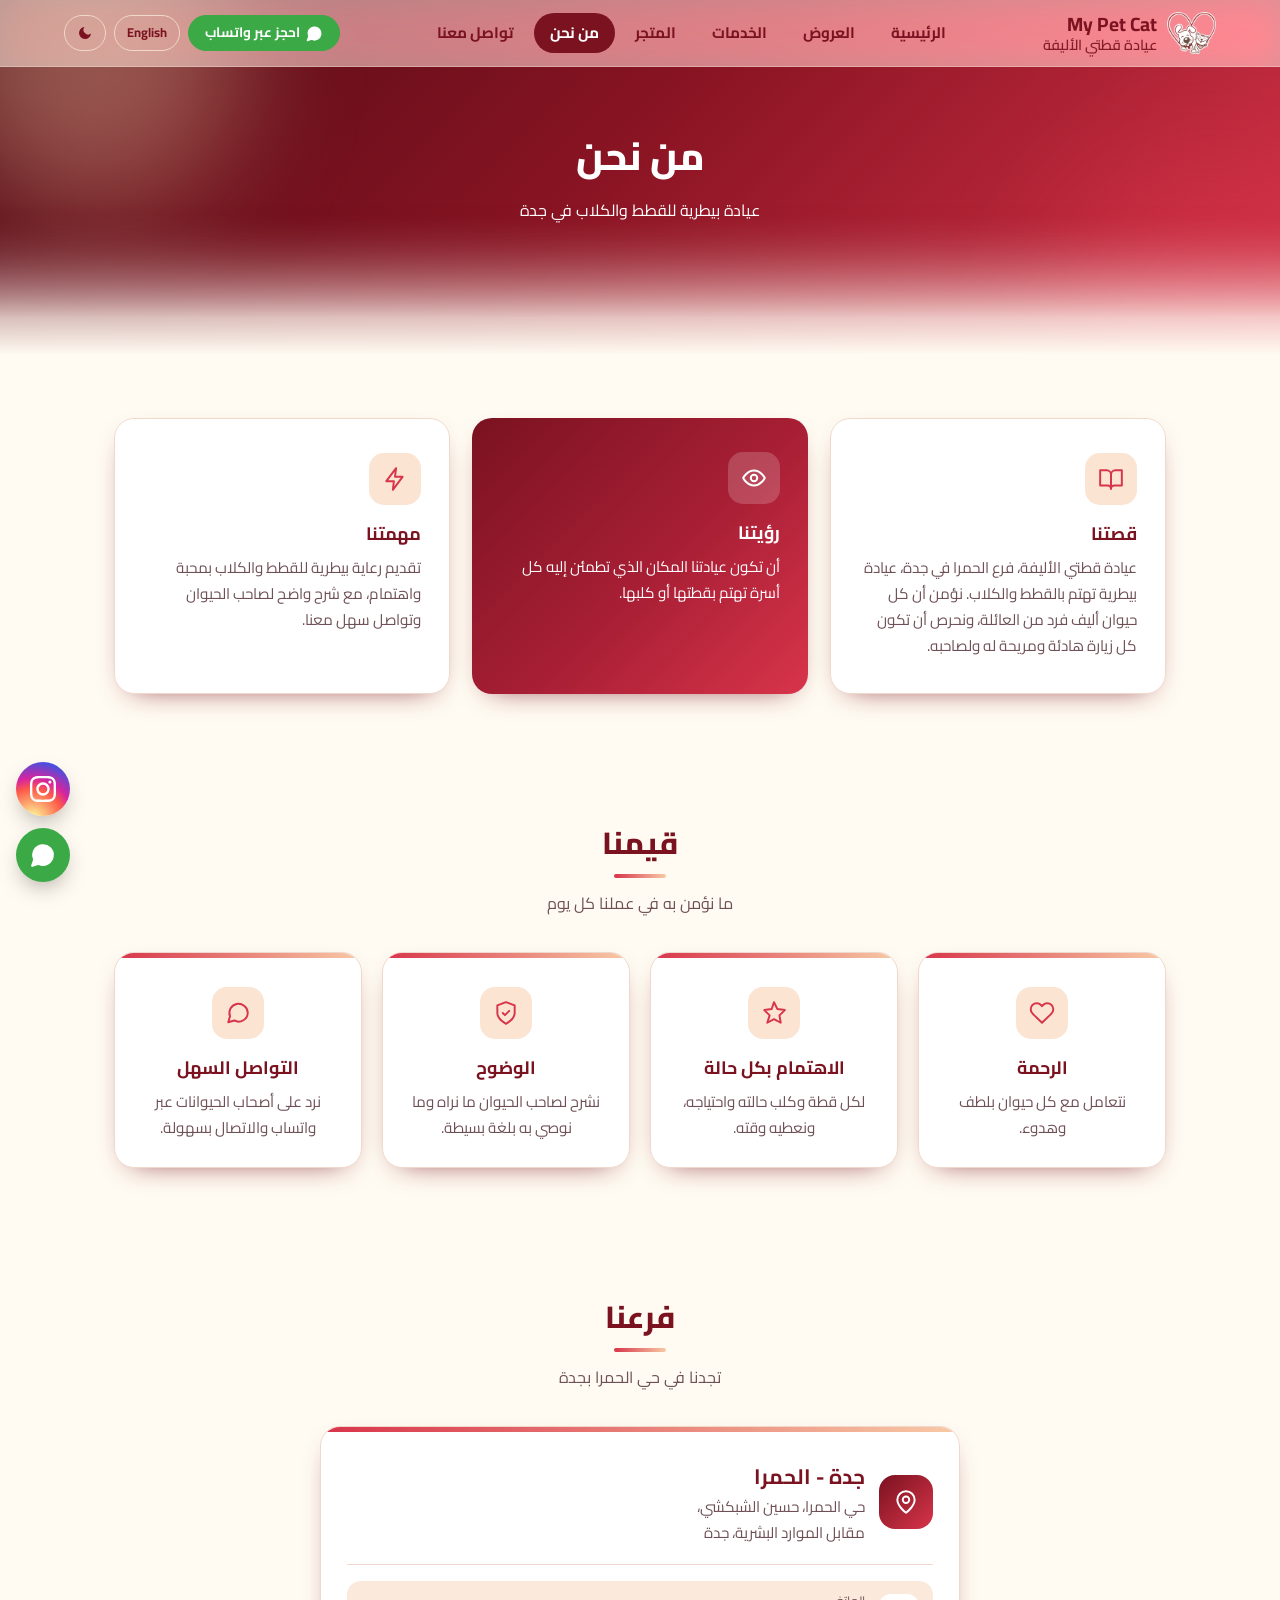
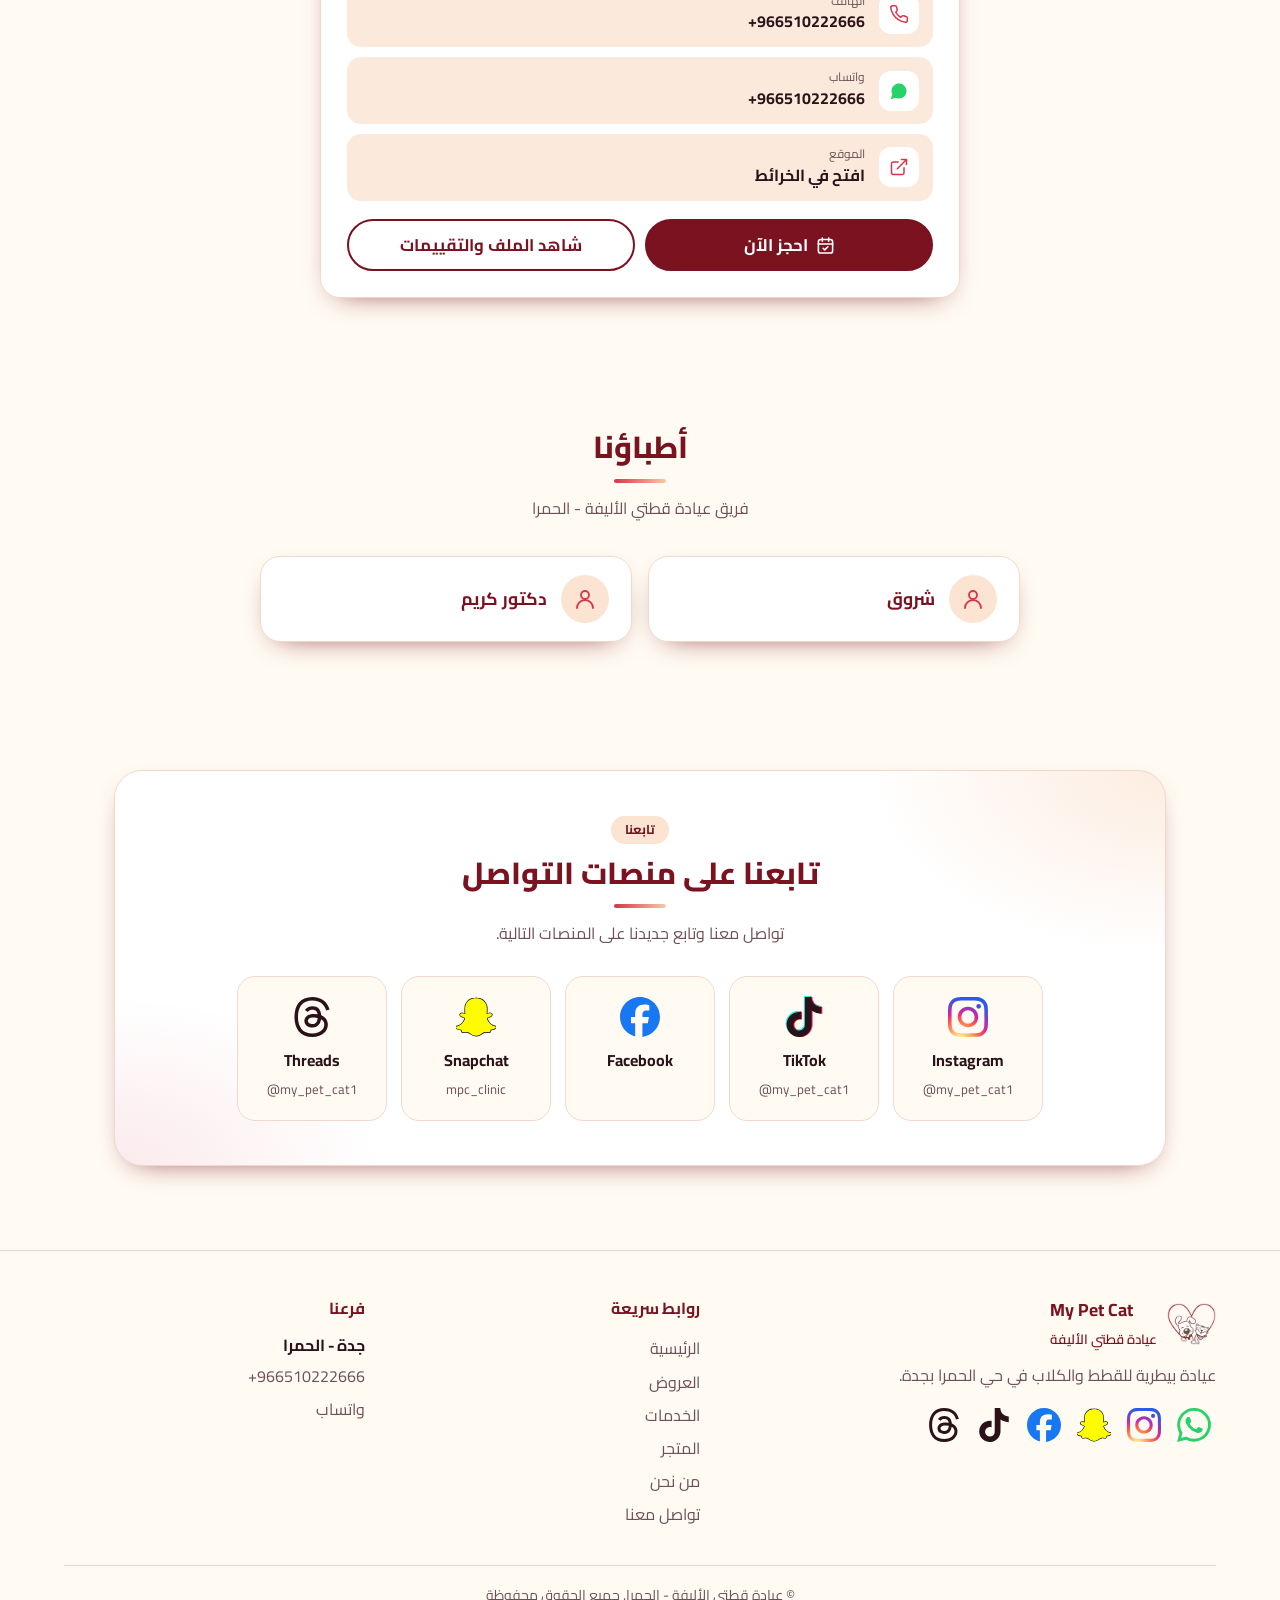
==== about.html @ bdf99a68 "Update about.html" ====
<!DOCTYPE html><html lang="ar" dir="rtl">
<head>
<meta charset="utf-8">
<meta name="viewport" content="width=device-width, initial-scale=1">
<meta name="color-scheme" content="light dark">
<title>من نحن | عيادة قطتي الأليفة - الحمرا</title>
<meta name="description" content="عيادة قطتي الأليفة فرع الحمرا، جدة. رعاية بيطرية للقطط والكلاب. تواصل معنا على واتساب أو اتصل على +966510222666.">
<link rel="icon" type="image/svg+xml" href="favicon.svg">
<link rel="preconnect" href="https://fonts.googleapis.com"><link rel="stylesheet" href="https://fonts.googleapis.com/css2?family=Cairo:wght@400;600;700;800&display=swap">
<link rel="stylesheet" href="style.css">
<script async src="https://www.googletagmanager.com/gtag/js?id=AW-16984802027"></script>
<script>
window.dataLayer=window.dataLayer||[];function gtag(){dataLayer.push(arguments)}gtag('js',new Date());gtag('config','AW-16984802027');
var CONV={whatsapp:'AW-16984802027/exYdCNfgksAdEOuF_qI_',social:'AW-16984802027/exYdCNfgksAdEOuF_qI_',call:''};
document.addEventListener('click',function(e){
var a=e.target.closest&&e.target.closest('a');if(!a)return;
var k=null;
if(a.classList.contains('wa'))k='whatsapp';
else if(a.hasAttribute('data-social'))k='social';
else if((a.getAttribute('href')||'').indexOf('tel:')===0)k='call';
if(k&&CONV[k]&&CONV[k].indexOf('XXXX')<0)gtag('event','conversion',{send_to:CONV[k],transport_type:'beacon'});
},true);
</script>
<script>document.documentElement.classList.add("js");try{var _t=localStorage.getItem('theme');if(_t)document.documentElement.setAttribute('data-theme',_t)}catch(e){}</script>
</head>
<body data-page="about"><svg width="0" height="0" style="position:absolute" aria-hidden="true"><defs><radialGradient id="igg" cx=".3" cy="1.07" r="1.15"><stop offset="0" stop-color="#fdf497"/><stop offset=".05" stop-color="#fdf497"/><stop offset=".45" stop-color="#fd5949"/><stop offset=".6" stop-color="#d6249f"/><stop offset=".9" stop-color="#285AEB"/></radialGradient></defs></svg><header><a class="brand" href="./"><img src="logo.svg" alt="" width="46" height="39"><div><span data-i18n="brand">My Pet Cat</span><small data-i18n="branch">عيادة قطتي الأليفة</small></div></a><nav id="nav" aria-label="main"><a href="./" data-i18n="nHome">الرئيسية</a><a href="offers.html" data-i18n="nOffers">العروض</a><a href="services.html" data-i18n="nServices">الخدمات</a><a href="shop.html" data-i18n="nShop">المتجر</a><a href="about.html" class="on" aria-current="page" data-i18n="nAbout">من نحن</a><a href="contact.html" data-i18n="nContact">تواصل معنا</a></nav><div class="tools"><a class="hwa wa" href="https://api.whatsapp.com/send?phone=966510222666&text=%D8%A7%D9%84%D8%B3%D9%84%D8%A7%D9%85%20%D8%B9%D9%84%D9%8A%D9%83%D9%85%D8%8C%20%D8%AD%D8%A7%D8%A8%D8%A8%20%D8%A3%D8%AD%D8%AC%D8%B2%20%D9%85%D9%88%D8%B9%D8%AF%20%D9%84%D9%82%D8%B7%D8%AA%D9%8A%20%D9%81%D9%8A%20%D8%B9%D9%8A%D8%A7%D8%AF%D8%A9%20%D9%82%D8%B7%D8%AA%D9%8A%20%D8%A7%D9%84%D8%A3%D9%84%D9%8A%D9%81%D8%A9" target="_blank" rel="noopener"><svg viewBox="0 0 24 24" fill="none" stroke="currentColor" stroke-width="2" stroke-linecap="round" stroke-linejoin="round"><path d="M7.9 20A9 9 0 1 0 4 16.1L2 22z"/><path d="M8 12h.01M12 12h.01M16 12h.01"/></svg><span data-i18n="hdrWa">احجز عبر واتساب</span></a><button id="langBtn" type="button" data-i18n-aria="langAria" aria-label="Switch to English">English</button><button id="themeBtn" type="button" data-i18n-aria="themeAria" aria-label="تبديل الوضع الليلي والنهاري"><svg class="i-moon" viewBox="0 0 24 24"><path d="M21 12.8A9 9 0 1 1 11.2 3a7 7 0 0 0 9.8 9.8z"/></svg><svg class="i-sun" viewBox="0 0 24 24"><circle cx="12" cy="12" r="4.5"/><path d="M12 1.5v3M12 19.5v3M1.5 12h3M19.5 12h3M4.6 4.6l2.1 2.1M17.3 17.3l2.1 2.1M4.6 19.4l2.1-2.1M17.3 6.7l2.1-2.1" stroke="currentColor" stroke-width="2" stroke-linecap="round"/></svg></button><button id="navBtn" type="button" class="navbtn" aria-expanded="false" aria-controls="nav" data-i18n-aria="menuBtn" aria-label="القائمة"><svg viewBox="0 0 24 24" fill="none" stroke="currentColor" stroke-width="2" stroke-linecap="round" stroke-linejoin="round"><path d="M4 6h16M4 12h16M4 18h16"/></svg></button></div></header><main><div class="hero hsub"><div class="blobs"></div><h1 data-i18n="abH">من نحن</h1><p data-i18n="abP">عيادة بيطرية للقطط والكلاب في جدة</p></div><section class="wrap"><div class="three"><div class="tcard rv "><i class="fico"><svg viewBox="0 0 24 24" fill="none" stroke="currentColor" stroke-width="1.8" stroke-linecap="round" stroke-linejoin="round"><path d="M2 4h6a4 4 0 0 1 4 4v13a3 3 0 0 0-3-3H2z"/><path d="M22 4h-6a4 4 0 0 0-4 4v13a3 3 0 0 1 3-3h7z"/></svg></i><h3 data-i18n="stT">قصتنا</h3><p data-i18n="stD">عيادة قطتي الأليفة، فرع الحمرا في جدة، عيادة بيطرية تهتم بالقطط والكلاب. نؤمن أن كل حيوان أليف فرد من العائلة، ونحرص أن تكون كل زيارة هادئة ومريحة له ولصاحبه.</p></div><div class="tcard rv hi"><i class="fico"><svg viewBox="0 0 24 24" fill="none" stroke="currentColor" stroke-width="1.8" stroke-linecap="round" stroke-linejoin="round"><path d="M2 12s3.6-7 10-7 10 7 10 7-3.6 7-10 7S2 12 2 12z"/><circle cx="12" cy="12" r="3"/></svg></i><h3 data-i18n="viT">رؤيتنا</h3><p data-i18n="viD">أن تكون عيادتنا المكان الذي تطمئن إليه كل أسرة تهتم بقطتها أو كلبها.</p></div><div class="tcard rv "><i class="fico"><svg viewBox="0 0 24 24" fill="none" stroke="currentColor" stroke-width="1.8" stroke-linecap="round" stroke-linejoin="round"><path d="M13 2 4 14h7l-1 8 9-12h-7z"/></svg></i><h3 data-i18n="miT">مهمتنا</h3><p data-i18n="miD">تقديم رعاية بيطرية للقطط والكلاب بمحبة واهتمام، مع شرح واضح لصاحب الحيوان وتواصل سهل معنا.</p></div></div></section><section class="wrap"><div class="shead rv"><h2 data-i18n="vaT">قيمنا</h2><p class="sub" data-i18n="vaS">ما نؤمن به في عملنا كل يوم</p></div><div class="grid fgrid4"><div class="fcard rv"><i class="fico"><svg viewBox="0 0 24 24" fill="none" stroke="currentColor" stroke-width="1.8" stroke-linecap="round" stroke-linejoin="round"><path d="M20.8 4.6a5.5 5.5 0 0 0-7.8 0L12 5.7l-1-1.1a5.5 5.5 0 0 0-7.8 7.8l1 1.1L12 21l7.8-7.5 1-1.1a5.5 5.5 0 0 0 0-7.8z"/></svg></i><h3 data-i18n="v1t">الرحمة</h3><p data-i18n="v1d">نتعامل مع كل حيوان بلطف وهدوء.</p></div><div class="fcard rv"><i class="fico"><svg viewBox="0 0 24 24" fill="none" stroke="currentColor" stroke-width="1.8" stroke-linecap="round" stroke-linejoin="round"><path d="m12 2 3.1 6.3 6.9 1-5 4.9 1.2 6.8-6.2-3.3-6.2 3.3L8 14.2 3 9.3l6.9-1z"/></svg></i><h3 data-i18n="v2t">الاهتمام بكل حالة</h3><p data-i18n="v2d">لكل قطة وكلب حالته واحتياجه، ونعطيه وقته.</p></div><div class="fcard rv"><i class="fico"><svg viewBox="0 0 24 24" fill="none" stroke="currentColor" stroke-width="1.8" stroke-linecap="round" stroke-linejoin="round"><path d="M12 22s8-4 8-10V5l-8-3-8 3v7c0 6 8 10 8 10z"/><path d="m9 12 2 2 4-4"/></svg></i><h3 data-i18n="v3t">الوضوح</h3><p data-i18n="v3d">نشرح لصاحب الحيوان ما نراه وما نوصي به بلغة بسيطة.</p></div><div class="fcard rv"><i class="fico"><svg viewBox="0 0 24 24" fill="none" stroke="currentColor" stroke-width="1.8" stroke-linecap="round" stroke-linejoin="round"><path d="M21 11.5a8.4 8.4 0 0 1-12.4 7.4L3 20.5l1.6-5.4A8.5 8.5 0 1 1 21 11.5z"/></svg></i><h3 data-i18n="v4t">التواصل السهل</h3><p data-i18n="v4d">نرد على أصحاب الحيوانات عبر واتساب والاتصال بسهولة.</p></div></div></section><section class="wrap"><div class="shead rv"><h2 data-i18n="brT">فرعنا</h2><p class="sub" data-i18n="brS">تجدنا في حي الحمرا بجدة</p></div><div class="one"><div class="bcard rv"><div class="bhead"><i class="bico"><svg viewBox="0 0 24 24" fill="none" stroke="currentColor" stroke-width="1.8" stroke-linecap="round" stroke-linejoin="round"><path d="M20 10c0 6-8 12-8 12S4 16 4 10a8 8 0 0 1 16 0z"/><circle cx="12" cy="10" r="3"/></svg></i><div><h3 data-i18n="brName">جدة - الحمرا</h3><p data-i18n-html="brAddr">حي الحمرا، حسين الشبكشي،<br>مقابل الموارد البشرية، جدة</p></div></div><div class="rows"><a class="row" href="tel:+966510222666"><i class="rico"><svg viewBox="0 0 24 24" fill="none" stroke="currentColor" stroke-width="1.8" stroke-linecap="round" stroke-linejoin="round"><path d="M22 16.9v3a2 2 0 0 1-2.2 2 19.8 19.8 0 0 1-8.6-3.1 19.5 19.5 0 0 1-6-6A19.8 19.8 0 0 1 2.1 4.2 2 2 0 0 1 4.1 2h3a2 2 0 0 1 2 1.7c.1 1 .4 1.9.7 2.8a2 2 0 0 1-.5 2.1L8.1 9.9a16 16 0 0 0 6 6l1.3-1.3a2 2 0 0 1 2.1-.4c.9.3 1.8.6 2.8.7a2 2 0 0 1 1.7 2z"/></svg></i><span><small data-i18n="phoneL">الهاتف</small><b class="ltr">+966510222666</b></span></a><a class="row wa" href="https://api.whatsapp.com/send?phone=966510222666&text=%D8%A7%D9%84%D8%B3%D9%84%D8%A7%D9%85%20%D8%B9%D9%84%D9%8A%D9%83%D9%85%D8%8C%20%D8%AD%D8%A7%D8%A8%D8%A8%20%D8%A3%D8%AD%D8%AC%D8%B2%20%D9%85%D9%88%D8%B9%D8%AF%20%D9%84%D9%82%D8%B7%D8%AA%D9%8A%20%D9%81%D9%8A%20%D8%B9%D9%8A%D8%A7%D8%AF%D8%A9%20%D9%82%D8%B7%D8%AA%D9%8A%20%D8%A7%D9%84%D8%A3%D9%84%D9%8A%D9%81%D8%A9" target="_blank" rel="noopener"><i class="rico g"><svg viewBox="0 0 24 24" fill="none" stroke="currentColor" stroke-width="2" stroke-linecap="round" stroke-linejoin="round"><path d="M7.9 20A9 9 0 1 0 4 16.1L2 22z"/><path d="M8 12h.01M12 12h.01M16 12h.01"/></svg></i><span><small data-i18n="waL">واتساب</small><b class="ltr">+966510222666</b></span></a><a class="row" href="https://www.google.com/maps/dir//%D8%B9%D9%8A%D8%A7%D8%AF%D8%A9+%D9%82%D8%B7%D8%AA%D9%8A+%D8%A7%D9%84%D8%A7%D9%84%D9%8A%D9%81%D8%A9+%D8%A7%D9%84%D8%A8%D9%8A%D8%B7%D8%B1%D9%8A%D8%A9-+MY+PET+CAT+CLINIC%D8%8C+%D8%AD%D8%B3%D9%8A%D9%86+%D8%A7%D9%84%D8%B4%D8%A8%D9%83%D8%B4%D9%8A+%D9%85%D9%82%D8%A7%D8%A8%D9%84+%D8%A7%D9%84%D9%85%D9%88%D8%A7%D8%B1%D8%AF+%D8%A7%D9%84%D8%A8%D8%B4%D8%B1%D9%8A%D8%A9%D8%8C+%D8%AC%D8%AF%D8%A9+%D8%A7%D9%84%D9%85%D9%85%D9%84%D9%83%D8%A9+%D8%A7%D9%84%D8%B9%D8%B1%D8%A8%D9%8A%D8%A9+%D8%A7%D9%84%D8%B3%D8%B9%D9%88%D8%AF%D9%8A%D8%A9%E2%80%AD/@21.5301666,39.1715927,17z/data=!4m16!1m7!3m6!1s0x15c3cfbbed531329:0x65e9e73c35ac6661!2z2LnZitin2K_YqSDZgti32KrZiiDYp9mE2KfZhNmK2YHYqSDYp9mE2KjZiti32LHZitipLSBNWSBQRVQgQ0FUIENMSU5JQw!8m2!3d21.5300418!4d39.1723598!16s%2Fg%2F11y3ybr08f!4m7!1m0!1m5!1m1!1s0x15c3cfbbed531329:0x65e9e73c35ac6661!2m2!1d39.1723598!2d21.5300418?entry=ttu&amp;g_ep=EgoyMDI2MTEyMy4wIKXMDSoASAFQAw%3D%3D" target="_blank" rel="noopener"><i class="rico"><svg viewBox="0 0 24 24" fill="none" stroke="currentColor" stroke-width="1.8" stroke-linecap="round" stroke-linejoin="round"><path d="M15 3h6v6M10 14 21 3M18 13v6a2 2 0 0 1-2 2H5a2 2 0 0 1-2-2V8a2 2 0 0 1 2-2h6"/></svg></i><span><small data-i18n="locL">الموقع</small><b data-i18n="openMap">افتح في الخرائط</b></span></a></div><div class="bact"><span class="bookwrap"><button type="button" class="book bbook" aria-haspopup="menu" aria-expanded="false" aria-controls="mc"><svg viewBox="0 0 24 24" fill="none" stroke="currentColor" stroke-width="2" stroke-linecap="round" stroke-linejoin="round"><rect x="3" y="4.5" width="18" height="17" rx="3"/><path d="M8 2.5v4M16 2.5v4M3 10h18M9 15.5l2 2 4-4"/></svg><span data-i18n="book">احجز الآن</span></button><div class="menu" id="mc" role="menu" data-i18n-aria="menuAria" aria-label="اختر طريقة الحجز"><div class="mt" data-i18n="bookT">اختر طريقة الحجز</div><a class="wa" role="menuitem" href="https://api.whatsapp.com/send?phone=966510222666&text=%D8%A7%D9%84%D8%B3%D9%84%D8%A7%D9%85%20%D8%B9%D9%84%D9%8A%D9%83%D9%85%D8%8C%20%D8%AD%D8%A7%D8%A8%D8%A8%20%D8%A3%D8%AD%D8%AC%D8%B2%20%D9%85%D9%88%D8%B9%D8%AF%20%D9%84%D9%82%D8%B7%D8%AA%D9%8A%20%D9%81%D9%8A%20%D8%B9%D9%8A%D8%A7%D8%AF%D8%A9%20%D9%82%D8%B7%D8%AA%D9%8A%20%D8%A7%D9%84%D8%A3%D9%84%D9%8A%D9%81%D8%A9" target="_blank" rel="noopener"><i class="mi w"><svg viewBox="0 0 24 24" fill="currentColor"><path d="M17.472 14.382c-.297-.149-1.758-.867-2.03-.967-.273-.099-.471-.148-.67.15-.197.297-.767.966-.94 1.164-.173.199-.347.223-.644.075-.297-.15-1.255-.463-2.39-1.475-.883-.788-1.48-1.761-1.653-2.059-.173-.297-.018-.458.13-.606.134-.133.298-.347.446-.52.149-.174.198-.298.298-.497.099-.198.05-.371-.025-.52-.075-.149-.669-1.612-.916-2.207-.242-.579-.487-.5-.669-.51-.173-.008-.371-.01-.57-.01-.198 0-.52.074-.792.372-.272.297-1.04 1.016-1.04 2.479 0 1.462 1.065 2.875 1.213 3.074.149.198 2.096 3.2 5.077 4.487.709.306 1.262.489 1.694.625.712.227 1.36.195 1.871.118.571-.085 1.758-.719 2.006-1.413.248-.694.248-1.289.173-1.413-.074-.124-.272-.198-.57-.347m-5.421 7.403h-.004a9.87 9.87 0 01-5.031-1.378l-.361-.214-3.741.982.998-3.648-.235-.374a9.86 9.86 0 01-1.51-5.26c.001-5.45 4.436-9.884 9.888-9.884 2.64 0 5.122 1.03 6.988 2.898a9.825 9.825 0 012.893 6.994c-.003 5.45-4.437 9.884-9.885 9.884m8.413-18.297A11.815 11.815 0 0012.05 0C5.495 0 .16 5.335.157 11.892c0 2.096.547 4.142 1.588 5.945L.057 24l6.305-1.654a11.882 11.882 0 005.683 1.448h.005c6.554 0 11.89-5.335 11.893-11.893a11.821 11.821 0 00-3.48-8.413Z"/></svg></i><span data-i18n="mWa">واتساب</span></a><a role="menuitem" data-social="Instagram" href="https://ig.me/m/my_pet_cat1" target="_blank" rel="noopener"><i class="mi g"><svg viewBox="0 0 24 24" fill="currentColor"><path d="M7.0301.084c-1.2768.0602-2.1487.264-2.911.5634-.7888.3075-1.4575.72-2.1228 1.3877-.6652.6677-1.075 1.3368-1.3802 2.127-.2954.7638-.4956 1.6365-.552 2.914-.0564 1.2775-.0689 1.6882-.0626 4.947.0062 3.2586.0206 3.6671.0825 4.9473.061 1.2765.264 2.1482.5635 2.9107.308.7889.72 1.4573 1.388 2.1228.6679.6655 1.3365 1.0743 2.1285 1.38.7632.295 1.6361.4961 2.9134.552 1.2773.056 1.6884.069 4.9462.0627 3.2578-.0062 3.668-.0207 4.9478-.0814 1.28-.0607 2.147-.2652 2.9098-.5633.7889-.3086 1.4578-.72 2.1228-1.3881.665-.6682 1.0745-1.3378 1.3795-2.1284.2957-.7632.4966-1.636.552-2.9124.056-1.2809.0692-1.6898.063-4.948-.0063-3.2583-.021-3.6668-.0817-4.9465-.0607-1.2797-.264-2.1487-.5633-2.9117-.3084-.7889-.72-1.4568-1.3876-2.1228C21.2982 1.33 20.628.9208 19.8378.6165 19.074.321 18.2017.1197 16.9244.0645 15.6471.0093 15.236-.005 11.977.0014 8.718.0076 8.31.0215 7.0301.0839m.1402 21.6932c-1.17-.0509-1.8053-.2453-2.2287-.408-.5606-.216-.96-.4771-1.3819-.895-.422-.4178-.6811-.8186-.9-1.378-.1644-.4234-.3624-1.058-.4171-2.228-.0595-1.2645-.072-1.6442-.079-4.848-.007-3.2037.0053-3.583.0607-4.848.05-1.169.2456-1.805.408-2.2282.216-.5613.4762-.96.895-1.3816.4188-.4217.8184-.6814 1.3783-.9003.423-.1651 1.0575-.3614 2.227-.4171 1.2655-.06 1.6447-.072 4.848-.079 3.2033-.007 3.5835.005 4.8495.0608 1.169.0508 1.8053.2445 2.228.408.5608.216.96.4754 1.3816.895.4217.4194.6816.8176.9005 1.3787.1653.4217.3617 1.056.4169 2.2263.0602 1.2655.0739 1.645.0796 4.848.0058 3.203-.0055 3.5834-.061 4.848-.051 1.17-.245 1.8055-.408 2.2294-.216.5604-.4763.96-.8954 1.3814-.419.4215-.8181.6811-1.3783.9-.4224.1649-1.0577.3617-2.2262.4174-1.2656.0595-1.6448.072-4.8493.079-3.2045.007-3.5825-.006-4.848-.0608M16.953 5.5864A1.44 1.44 0 1 0 18.39 4.144a1.44 1.44 0 0 0-1.437 1.4424M5.8385 12.012c.0067 3.4032 2.7706 6.1557 6.173 6.1493 3.4026-.0065 6.157-2.7701 6.1506-6.1733-.0065-3.4032-2.771-6.1565-6.174-6.1498-3.403.0067-6.156 2.771-6.1496 6.1738M8 12.0077a4 4 0 1 1 4.008 3.9921A3.9996 3.9996 0 0 1 8 12.0077"/></svg></i><span data-i18n="mIg">إنستجرام</span></a><a role="menuitem" data-social="Facebook" href="https://m.me/61593882197223?text=%D8%A7%D9%84%D8%B3%D9%84%D8%A7%D9%85%20%D8%B9%D9%84%D9%8A%D9%83%D9%85%D8%8C%20%D8%AD%D8%A7%D8%A8%D8%A8%20%D8%A3%D8%AD%D8%AC%D8%B2%20%D9%85%D9%88%D8%B9%D8%AF%20%D9%84%D9%82%D8%B7%D8%AA%D9%8A%20%D9%81%D9%8A%20%D8%B9%D9%8A%D8%A7%D8%AF%D8%A9%20%D9%82%D8%B7%D8%AA%D9%8A%20%D8%A7%D9%84%D8%A3%D9%84%D9%8A%D9%81%D8%A9" target="_blank" rel="noopener"><i class="mi f" style="--c:#1877F2"><svg viewBox="0 0 24 24"><path d="M9.101 23.691v-7.98H6.627v-3.667h2.474v-1.58c0-4.085 1.848-5.978 5.858-5.978.401 0 .955.042 1.468.103a8.68 8.68 0 0 1 1.141.195v3.325a8.623 8.623 0 0 0-.653-.036 26.805 26.805 0 0 0-.733-.009c-.707 0-1.259.096-1.675.309a1.686 1.686 0 0 0-.679.622c-.258.42-.374.995-.374 1.752v1.297h3.919l-.386 2.103-.287 1.564h-3.246v8.245C19.396 23.238 24 18.179 24 12.044c0-6.627-5.373-12-12-12s-12 5.373-12 12c0 5.628 3.874 10.35 9.101 11.647Z"/></svg></i><span data-i18n="mFb">فيسبوك</span></a></div></span><a class="book ghost" href="https://www.google.com/maps/place/%D8%B9%D9%8A%D8%A7%D8%AF%D8%A9+%D9%82%D8%B7%D8%AA%D9%8A+%D8%A7%D9%84%D8%A7%D9%84%D9%8A%D9%81%D8%A9+%D8%A7%D9%84%D8%A8%D9%8A%D8%B7%D8%B1%D9%8A%D8%A9-+MY+PET+CAT+CLINIC%E2%80%AD/@21.5301666,39.1715927,17z/data=!4m6!3m5!1s0x15c3cfbbed531329:0x65e9e73c35ac6661!8m2!3d21.5300418!4d39.1723598!16s%2Fg%2F11y3ybr08f?entry=ttu&amp;g_ep=EgoyMDI2MTEyMy4wIKXMDSoASAFQAw%3D%3D" target="_blank" rel="noopener" data-i18n="prof">شاهد الملف والتقييمات</a></div></div></div></section><section class="wrap" id="doctors"><div class="shead rv"><h2 data-i18n="drT">أطباؤنا</h2><p class="sub" data-i18n="drS">فريق عيادة قطتي الأليفة - الحمرا</p></div><div class="docs"><div class="dcard rv"><i class="dav"><svg viewBox="0 0 24 24" fill="none" stroke="currentColor" stroke-width="1.8" stroke-linecap="round" stroke-linejoin="round"><circle cx="12" cy="8" r="4"/><path d="M4 21a8 8 0 0 1 16 0"/></svg></i><b data-i18n="dr1">شروق</b></div><div class="dcard rv"><i class="dav"><svg viewBox="0 0 24 24" fill="none" stroke="currentColor" stroke-width="1.8" stroke-linecap="round" stroke-linejoin="round"><circle cx="12" cy="8" r="4"/><path d="M4 21a8 8 0 0 1 16 0"/></svg></i><b data-i18n="dr2">دكتور كريم</b></div></div></section><section class="wrap"><div class="folbox rv"><span class="chip" data-i18n="folBadge">تابعنا</span><h2 data-i18n="folT">تابعنا على منصات التواصل</h2><p class="sub" data-i18n="folS">تواصل معنا وتابع جديدنا على المنصات التالية.</p><div class="stiles"><a class="stile" data-social="Instagram" href="https://www.instagram.com/my_pet_cat1?knvt=MXAzeDVhdXh0YTFkNQ==" target="_blank" rel="noopener" aria-label="Instagram"><svg viewBox="0 0 24 24"><path d="M7.0301.084c-1.2768.0602-2.1487.264-2.911.5634-.7888.3075-1.4575.72-2.1228 1.3877-.6652.6677-1.075 1.3368-1.3802 2.127-.2954.7638-.4956 1.6365-.552 2.914-.0564 1.2775-.0689 1.6882-.0626 4.947.0062 3.2586.0206 3.6671.0825 4.9473.061 1.2765.264 2.1482.5635 2.9107.308.7889.72 1.4573 1.388 2.1228.6679.6655 1.3365 1.0743 2.1285 1.38.7632.295 1.6361.4961 2.9134.552 1.2773.056 1.6884.069 4.9462.0627 3.2578-.0062 3.668-.0207 4.9478-.0814 1.28-.0607 2.147-.2652 2.9098-.5633.7889-.3086 1.4578-.72 2.1228-1.3881.665-.6682 1.0745-1.3378 1.3795-2.1284.2957-.7632.4966-1.636.552-2.9124.056-1.2809.0692-1.6898.063-4.948-.0063-3.2583-.021-3.6668-.0817-4.9465-.0607-1.2797-.264-2.1487-.5633-2.9117-.3084-.7889-.72-1.4568-1.3876-2.1228C21.2982 1.33 20.628.9208 19.8378.6165 19.074.321 18.2017.1197 16.9244.0645 15.6471.0093 15.236-.005 11.977.0014 8.718.0076 8.31.0215 7.0301.0839m.1402 21.6932c-1.17-.0509-1.8053-.2453-2.2287-.408-.5606-.216-.96-.4771-1.3819-.895-.422-.4178-.6811-.8186-.9-1.378-.1644-.4234-.3624-1.058-.4171-2.228-.0595-1.2645-.072-1.6442-.079-4.848-.007-3.2037.0053-3.583.0607-4.848.05-1.169.2456-1.805.408-2.2282.216-.5613.4762-.96.895-1.3816.4188-.4217.8184-.6814 1.3783-.9003.423-.1651 1.0575-.3614 2.227-.4171 1.2655-.06 1.6447-.072 4.848-.079 3.2033-.007 3.5835.005 4.8495.0608 1.169.0508 1.8053.2445 2.228.408.5608.216.96.4754 1.3816.895.4217.4194.6816.8176.9005 1.3787.1653.4217.3617 1.056.4169 2.2263.0602 1.2655.0739 1.645.0796 4.848.0058 3.203-.0055 3.5834-.061 4.848-.051 1.17-.245 1.8055-.408 2.2294-.216.5604-.4763.96-.8954 1.3814-.419.4215-.8181.6811-1.3783.9-.4224.1649-1.0577.3617-2.2262.4174-1.2656.0595-1.6448.072-4.8493.079-3.2045.007-3.5825-.006-4.848-.0608M16.953 5.5864A1.44 1.44 0 1 0 18.39 4.144a1.44 1.44 0 0 0-1.437 1.4424M5.8385 12.012c.0067 3.4032 2.7706 6.1557 6.173 6.1493 3.4026-.0065 6.157-2.7701 6.1506-6.1733-.0065-3.4032-2.771-6.1565-6.174-6.1498-3.403.0067-6.156 2.771-6.1496 6.1738M8 12.0077a4 4 0 1 1 4.008 3.9921A3.9996 3.9996 0 0 1 8 12.0077"/></svg><b>Instagram</b><em>@my_pet_cat1</em></a><a class="stile" data-social="TikTok" href="https://www.tiktok.com/@my_pet_cat1" target="_blank" rel="noopener" aria-label="TikTok"><svg viewBox="0 0 24 24"><path d="M12.525.02c1.31-.02 2.61-.01 3.91-.02.08 1.53.63 3.09 1.75 4.17 1.12 1.11 2.7 1.62 4.24 1.79v4.03c-1.44-.05-2.89-.35-4.2-.97-.57-.26-1.1-.59-1.62-.93-.01 2.92.01 5.84-.02 8.75-.08 1.4-.54 2.79-1.35 3.94-1.31 1.92-3.58 3.17-5.91 3.21-1.43.08-2.86-.31-4.08-1.03-2.02-1.19-3.44-3.37-3.65-5.71-.02-.5-.03-1-.01-1.49.18-1.9 1.12-3.72 2.58-4.96 1.66-1.44 3.98-2.13 6.15-1.72.02 1.48-.04 2.96-.04 4.44-.99-.32-2.15-.23-3.02.37-.63.41-1.11 1.04-1.36 1.75-.21.51-.15 1.07-.14 1.61.24 1.64 1.82 3.02 3.5 2.87 1.12-.01 2.19-.66 2.77-1.61.19-.33.4-.67.41-1.06.1-1.79.06-3.57.07-5.36.01-4.03-.01-8.05.02-12.07z"/></svg><b>TikTok</b><em>@my_pet_cat1</em></a><a class="stile" data-social="Facebook" href="https://www.facebook.com/share/1E8m47ogdC/" target="_blank" rel="noopener" aria-label="Facebook"><svg viewBox="0 0 24 24"><path d="M9.101 23.691v-7.98H6.627v-3.667h2.474v-1.58c0-4.085 1.848-5.978 5.858-5.978.401 0 .955.042 1.468.103a8.68 8.68 0 0 1 1.141.195v3.325a8.623 8.623 0 0 0-.653-.036 26.805 26.805 0 0 0-.733-.009c-.707 0-1.259.096-1.675.309a1.686 1.686 0 0 0-.679.622c-.258.42-.374.995-.374 1.752v1.297h3.919l-.386 2.103-.287 1.564h-3.246v8.245C19.396 23.238 24 18.179 24 12.044c0-6.627-5.373-12-12-12s-12 5.373-12 12c0 5.628 3.874 10.35 9.101 11.647Z"/></svg><b>Facebook</b></a><a class="stile" data-social="Snapchat" href="https://www.snapchat.com/add/mpc_clinic?share_id=G8-2mr1uevE&amp;locale=ar-EG" target="_blank" rel="noopener" aria-label="Snapchat"><svg viewBox="0 0 24 24"><path d="M12.206.793c.99 0 4.347.276 5.93 3.821.529 1.193.403 3.219.299 4.847l-.003.06c-.012.18-.022.345-.03.51.075.045.203.09.401.09.3-.016.659-.12 1.033-.301.165-.088.344-.104.464-.104.182 0 .359.029.509.09.45.149.734.479.734.838.015.449-.39.839-1.213 1.168-.089.029-.209.075-.344.119-.45.135-1.139.36-1.333.81-.09.224-.061.524.12.868l.015.015c.06.136 1.526 3.475 4.791 4.014.255.044.435.27.42.509 0 .075-.015.149-.045.225-.24.569-1.273.988-3.146 1.271-.059.091-.12.375-.164.57-.029.179-.074.36-.134.553-.076.271-.27.405-.555.405h-.03c-.135 0-.313-.031-.538-.074-.36-.075-.765-.135-1.273-.135-.3 0-.599.015-.913.074-.6.104-1.123.464-1.723.884-.853.599-1.826 1.288-3.294 1.288-.06 0-.119-.015-.18-.015h-.149c-1.468 0-2.427-.675-3.279-1.288-.599-.42-1.107-.779-1.707-.884-.314-.045-.629-.074-.928-.074-.54 0-.958.089-1.272.149-.211.043-.391.074-.54.074-.374 0-.523-.224-.583-.42-.061-.192-.09-.389-.135-.567-.046-.181-.105-.494-.166-.57-1.918-.222-2.95-.642-3.189-1.226-.031-.063-.052-.15-.055-.225-.015-.243.165-.465.42-.509 3.264-.54 4.73-3.879 4.791-4.02l.016-.029c.18-.345.224-.645.119-.869-.195-.434-.884-.658-1.332-.809-.121-.029-.24-.074-.346-.119-1.107-.435-1.257-.93-1.197-1.273.09-.479.674-.793 1.168-.793.146 0 .27.029.383.074.42.194.789.3 1.104.3.234 0 .384-.06.465-.105l-.046-.569c-.098-1.626-.225-3.651.307-4.837C7.392 1.077 10.739.807 11.727.807l.419-.015h.06z"/></svg><b>Snapchat</b><em>mpc_clinic</em></a><a class="stile" data-social="Threads" href="https://www.threads.com/@my_pet_cat1" target="_blank" rel="noopener" aria-label="Threads"><svg viewBox="0 0 24 24"><path d="M12.186 24h-.007c-3.581-.024-6.334-1.205-8.184-3.509C2.35 18.44 1.5 15.586 1.472 12.01v-.017c.03-3.579.879-6.43 2.525-8.482C5.845 1.205 8.6.024 12.18 0h.014c2.746.02 5.043.725 6.826 2.098 1.677 1.29 2.858 3.13 3.509 5.467l-2.04.569c-1.104-3.96-3.898-5.984-8.304-6.015-2.91.022-5.11.936-6.54 2.717C4.307 6.504 3.616 8.914 3.589 12c.027 3.086.718 5.496 2.057 7.164 1.43 1.783 3.631 2.698 6.54 2.717 2.623-.02 4.358-.631 5.8-2.045 1.647-1.613 1.618-3.593 1.09-4.798-.31-.71-.873-1.3-1.634-1.75-.192 1.352-.622 2.446-1.284 3.272-.886 1.102-2.14 1.704-3.73 1.79-1.202.065-2.361-.218-3.259-.801-1.063-.689-1.685-1.74-1.752-2.964-.065-1.19.408-2.285 1.33-3.082.88-.76 2.119-1.207 3.583-1.291a13.853 13.853 0 0 1 3.02.142c-.126-.742-.375-1.332-.75-1.757-.513-.586-1.308-.883-2.359-.89h-.029c-.844 0-1.992.232-2.721 1.32L7.734 7.847c.98-1.454 2.568-2.256 4.478-2.256h.044c3.194.02 5.097 1.975 5.287 5.388.108.046.216.094.321.142 1.49.7 2.58 1.761 3.154 3.07.797 1.82.871 4.79-1.548 7.158-1.85 1.81-4.094 2.628-7.277 2.65Zm1.003-11.69c-.242 0-.487.007-.739.021-1.836.103-2.98.946-2.916 2.143.067 1.256 1.452 1.839 2.784 1.767 1.224-.065 2.818-.543 3.086-3.71a10.5 10.5 0 0 0-2.215-.221z"/></svg><b>Threads</b><em>@my_pet_cat1</em></a></div></div></section></main><footer><div class="fgrid"><div class="fcol"><div class="fbrand"><img src="logo.svg" alt="" width="46" height="39"><div><b data-i18n="brand">My Pet Cat</b><small data-i18n="branch">عيادة قطتي الأليفة</small></div></div><p data-i18n="footP">عيادة بيطرية للقطط والكلاب في حي الحمرا بجدة.</p><div class="social"><a class="wa" href="https://api.whatsapp.com/send?phone=966510222666&text=%D8%A7%D9%84%D8%B3%D9%84%D8%A7%D9%85%20%D8%B9%D9%84%D9%8A%D9%83%D9%85%D8%8C%20%D8%AD%D8%A7%D8%A8%D8%A8%20%D8%A3%D8%AD%D8%AC%D8%B2%20%D9%85%D9%88%D8%B9%D8%AF%20%D9%84%D9%82%D8%B7%D8%AA%D9%8A%20%D9%81%D9%8A%20%D8%B9%D9%8A%D8%A7%D8%AF%D8%A9%20%D9%82%D8%B7%D8%AA%D9%8A%20%D8%A7%D9%84%D8%A3%D9%84%D9%8A%D9%81%D8%A9" aria-label="WhatsApp" target="_blank" rel="noopener"><svg viewBox="0 0 24 24" fill="currentColor"><path d="M17.472 14.382c-.297-.149-1.758-.867-2.03-.967-.273-.099-.471-.148-.67.15-.197.297-.767.966-.94 1.164-.173.199-.347.223-.644.075-.297-.15-1.255-.463-2.39-1.475-.883-.788-1.48-1.761-1.653-2.059-.173-.297-.018-.458.13-.606.134-.133.298-.347.446-.52.149-.174.198-.298.298-.497.099-.198.05-.371-.025-.52-.075-.149-.669-1.612-.916-2.207-.242-.579-.487-.5-.669-.51-.173-.008-.371-.01-.57-.01-.198 0-.52.074-.792.372-.272.297-1.04 1.016-1.04 2.479 0 1.462 1.065 2.875 1.213 3.074.149.198 2.096 3.2 5.077 4.487.709.306 1.262.489 1.694.625.712.227 1.36.195 1.871.118.571-.085 1.758-.719 2.006-1.413.248-.694.248-1.289.173-1.413-.074-.124-.272-.198-.57-.347m-5.421 7.403h-.004a9.87 9.87 0 01-5.031-1.378l-.361-.214-3.741.982.998-3.648-.235-.374a9.86 9.86 0 01-1.51-5.26c.001-5.45 4.436-9.884 9.888-9.884 2.64 0 5.122 1.03 6.988 2.898a9.825 9.825 0 012.893 6.994c-.003 5.45-4.437 9.884-9.885 9.884m8.413-18.297A11.815 11.815 0 0012.05 0C5.495 0 .16 5.335.157 11.892c0 2.096.547 4.142 1.588 5.945L.057 24l6.305-1.654a11.882 11.882 0 005.683 1.448h.005c6.554 0 11.89-5.335 11.893-11.893a11.821 11.821 0 00-3.48-8.413Z"/></svg></a><a data-social="Instagram" href="https://www.instagram.com/my_pet_cat1?knvt=MXAzeDVhdXh0YTFkNQ==" aria-label="Instagram" target="_blank" rel="noopener"><svg viewBox="0 0 24 24"><path d="M7.0301.084c-1.2768.0602-2.1487.264-2.911.5634-.7888.3075-1.4575.72-2.1228 1.3877-.6652.6677-1.075 1.3368-1.3802 2.127-.2954.7638-.4956 1.6365-.552 2.914-.0564 1.2775-.0689 1.6882-.0626 4.947.0062 3.2586.0206 3.6671.0825 4.9473.061 1.2765.264 2.1482.5635 2.9107.308.7889.72 1.4573 1.388 2.1228.6679.6655 1.3365 1.0743 2.1285 1.38.7632.295 1.6361.4961 2.9134.552 1.2773.056 1.6884.069 4.9462.0627 3.2578-.0062 3.668-.0207 4.9478-.0814 1.28-.0607 2.147-.2652 2.9098-.5633.7889-.3086 1.4578-.72 2.1228-1.3881.665-.6682 1.0745-1.3378 1.3795-2.1284.2957-.7632.4966-1.636.552-2.9124.056-1.2809.0692-1.6898.063-4.948-.0063-3.2583-.021-3.6668-.0817-4.9465-.0607-1.2797-.264-2.1487-.5633-2.9117-.3084-.7889-.72-1.4568-1.3876-2.1228C21.2982 1.33 20.628.9208 19.8378.6165 19.074.321 18.2017.1197 16.9244.0645 15.6471.0093 15.236-.005 11.977.0014 8.718.0076 8.31.0215 7.0301.0839m.1402 21.6932c-1.17-.0509-1.8053-.2453-2.2287-.408-.5606-.216-.96-.4771-1.3819-.895-.422-.4178-.6811-.8186-.9-1.378-.1644-.4234-.3624-1.058-.4171-2.228-.0595-1.2645-.072-1.6442-.079-4.848-.007-3.2037.0053-3.583.0607-4.848.05-1.169.2456-1.805.408-2.2282.216-.5613.4762-.96.895-1.3816.4188-.4217.8184-.6814 1.3783-.9003.423-.1651 1.0575-.3614 2.227-.4171 1.2655-.06 1.6447-.072 4.848-.079 3.2033-.007 3.5835.005 4.8495.0608 1.169.0508 1.8053.2445 2.228.408.5608.216.96.4754 1.3816.895.4217.4194.6816.8176.9005 1.3787.1653.4217.3617 1.056.4169 2.2263.0602 1.2655.0739 1.645.0796 4.848.0058 3.203-.0055 3.5834-.061 4.848-.051 1.17-.245 1.8055-.408 2.2294-.216.5604-.4763.96-.8954 1.3814-.419.4215-.8181.6811-1.3783.9-.4224.1649-1.0577.3617-2.2262.4174-1.2656.0595-1.6448.072-4.8493.079-3.2045.007-3.5825-.006-4.848-.0608M16.953 5.5864A1.44 1.44 0 1 0 18.39 4.144a1.44 1.44 0 0 0-1.437 1.4424M5.8385 12.012c.0067 3.4032 2.7706 6.1557 6.173 6.1493 3.4026-.0065 6.157-2.7701 6.1506-6.1733-.0065-3.4032-2.771-6.1565-6.174-6.1498-3.403.0067-6.156 2.771-6.1496 6.1738M8 12.0077a4 4 0 1 1 4.008 3.9921A3.9996 3.9996 0 0 1 8 12.0077"/></svg></a><a data-social="Snapchat" href="https://www.snapchat.com/add/mpc_clinic?share_id=G8-2mr1uevE&amp;locale=ar-EG" aria-label="Snapchat" target="_blank" rel="noopener"><svg viewBox="0 0 24 24"><path d="M12.206.793c.99 0 4.347.276 5.93 3.821.529 1.193.403 3.219.299 4.847l-.003.06c-.012.18-.022.345-.03.51.075.045.203.09.401.09.3-.016.659-.12 1.033-.301.165-.088.344-.104.464-.104.182 0 .359.029.509.09.45.149.734.479.734.838.015.449-.39.839-1.213 1.168-.089.029-.209.075-.344.119-.45.135-1.139.36-1.333.81-.09.224-.061.524.12.868l.015.015c.06.136 1.526 3.475 4.791 4.014.255.044.435.27.42.509 0 .075-.015.149-.045.225-.24.569-1.273.988-3.146 1.271-.059.091-.12.375-.164.57-.029.179-.074.36-.134.553-.076.271-.27.405-.555.405h-.03c-.135 0-.313-.031-.538-.074-.36-.075-.765-.135-1.273-.135-.3 0-.599.015-.913.074-.6.104-1.123.464-1.723.884-.853.599-1.826 1.288-3.294 1.288-.06 0-.119-.015-.18-.015h-.149c-1.468 0-2.427-.675-3.279-1.288-.599-.42-1.107-.779-1.707-.884-.314-.045-.629-.074-.928-.074-.54 0-.958.089-1.272.149-.211.043-.391.074-.54.074-.374 0-.523-.224-.583-.42-.061-.192-.09-.389-.135-.567-.046-.181-.105-.494-.166-.57-1.918-.222-2.95-.642-3.189-1.226-.031-.063-.052-.15-.055-.225-.015-.243.165-.465.42-.509 3.264-.54 4.73-3.879 4.791-4.02l.016-.029c.18-.345.224-.645.119-.869-.195-.434-.884-.658-1.332-.809-.121-.029-.24-.074-.346-.119-1.107-.435-1.257-.93-1.197-1.273.09-.479.674-.793 1.168-.793.146 0 .27.029.383.074.42.194.789.3 1.104.3.234 0 .384-.06.465-.105l-.046-.569c-.098-1.626-.225-3.651.307-4.837C7.392 1.077 10.739.807 11.727.807l.419-.015h.06z"/></svg></a><a data-social="Facebook" href="https://www.facebook.com/share/1E8m47ogdC/" aria-label="Facebook" target="_blank" rel="noopener"><svg viewBox="0 0 24 24"><path d="M9.101 23.691v-7.98H6.627v-3.667h2.474v-1.58c0-4.085 1.848-5.978 5.858-5.978.401 0 .955.042 1.468.103a8.68 8.68 0 0 1 1.141.195v3.325a8.623 8.623 0 0 0-.653-.036 26.805 26.805 0 0 0-.733-.009c-.707 0-1.259.096-1.675.309a1.686 1.686 0 0 0-.679.622c-.258.42-.374.995-.374 1.752v1.297h3.919l-.386 2.103-.287 1.564h-3.246v8.245C19.396 23.238 24 18.179 24 12.044c0-6.627-5.373-12-12-12s-12 5.373-12 12c0 5.628 3.874 10.35 9.101 11.647Z"/></svg></a><a data-social="TikTok" href="https://www.tiktok.com/@my_pet_cat1" aria-label="TikTok" target="_blank" rel="noopener"><svg viewBox="0 0 24 24"><path d="M12.525.02c1.31-.02 2.61-.01 3.91-.02.08 1.53.63 3.09 1.75 4.17 1.12 1.11 2.7 1.62 4.24 1.79v4.03c-1.44-.05-2.89-.35-4.2-.97-.57-.26-1.1-.59-1.62-.93-.01 2.92.01 5.84-.02 8.75-.08 1.4-.54 2.79-1.35 3.94-1.31 1.92-3.58 3.17-5.91 3.21-1.43.08-2.86-.31-4.08-1.03-2.02-1.19-3.44-3.37-3.65-5.71-.02-.5-.03-1-.01-1.49.18-1.9 1.12-3.72 2.58-4.96 1.66-1.44 3.98-2.13 6.15-1.72.02 1.48-.04 2.96-.04 4.44-.99-.32-2.15-.23-3.02.37-.63.41-1.11 1.04-1.36 1.75-.21.51-.15 1.07-.14 1.61.24 1.64 1.82 3.02 3.5 2.87 1.12-.01 2.19-.66 2.77-1.61.19-.33.4-.67.41-1.06.1-1.79.06-3.57.07-5.36.01-4.03-.01-8.05.02-12.07z"/></svg></a><a data-social="Threads" href="https://www.threads.com/@my_pet_cat1" aria-label="Threads" target="_blank" rel="noopener"><svg viewBox="0 0 24 24"><path d="M12.186 24h-.007c-3.581-.024-6.334-1.205-8.184-3.509C2.35 18.44 1.5 15.586 1.472 12.01v-.017c.03-3.579.879-6.43 2.525-8.482C5.845 1.205 8.6.024 12.18 0h.014c2.746.02 5.043.725 6.826 2.098 1.677 1.29 2.858 3.13 3.509 5.467l-2.04.569c-1.104-3.96-3.898-5.984-8.304-6.015-2.91.022-5.11.936-6.54 2.717C4.307 6.504 3.616 8.914 3.589 12c.027 3.086.718 5.496 2.057 7.164 1.43 1.783 3.631 2.698 6.54 2.717 2.623-.02 4.358-.631 5.8-2.045 1.647-1.613 1.618-3.593 1.09-4.798-.31-.71-.873-1.3-1.634-1.75-.192 1.352-.622 2.446-1.284 3.272-.886 1.102-2.14 1.704-3.73 1.79-1.202.065-2.361-.218-3.259-.801-1.063-.689-1.685-1.74-1.752-2.964-.065-1.19.408-2.285 1.33-3.082.88-.76 2.119-1.207 3.583-1.291a13.853 13.853 0 0 1 3.02.142c-.126-.742-.375-1.332-.75-1.757-.513-.586-1.308-.883-2.359-.89h-.029c-.844 0-1.992.232-2.721 1.32L7.734 7.847c.98-1.454 2.568-2.256 4.478-2.256h.044c3.194.02 5.097 1.975 5.287 5.388.108.046.216.094.321.142 1.49.7 2.58 1.761 3.154 3.07.797 1.82.871 4.79-1.548 7.158-1.85 1.81-4.094 2.628-7.277 2.65Zm1.003-11.69c-.242 0-.487.007-.739.021-1.836.103-2.98.946-2.916 2.143.067 1.256 1.452 1.839 2.784 1.767 1.224-.065 2.818-.543 3.086-3.71a10.5 10.5 0 0 0-2.215-.221z"/></svg></a></div></div><div class="fcol"><h4 data-i18n="quick">روابط سريعة</h4><a href="./" data-i18n="nHome">الرئيسية</a><a href="offers.html" data-i18n="nOffers">العروض</a><a href="services.html" data-i18n="nServices">الخدمات</a><a href="shop.html" data-i18n="nShop">المتجر</a><a href="about.html" data-i18n="nAbout">من نحن</a><a href="contact.html" data-i18n="nContact">تواصل معنا</a></div><div class="fcol"><h4 data-i18n="ourBr">فرعنا</h4><div class="fbr"><b data-i18n="brName">جدة - الحمرا</b><a href="tel:+966510222666"><bdi class="ltr">+966510222666</bdi></a><a class="wa" href="https://api.whatsapp.com/send?phone=966510222666&text=%D8%A7%D9%84%D8%B3%D9%84%D8%A7%D9%85%20%D8%B9%D9%84%D9%8A%D9%83%D9%85%D8%8C%20%D8%AD%D8%A7%D8%A8%D8%A8%20%D8%A3%D8%AD%D8%AC%D8%B2%20%D9%85%D9%88%D8%B9%D8%AF%20%D9%84%D9%82%D8%B7%D8%AA%D9%8A%20%D9%81%D9%8A%20%D8%B9%D9%8A%D8%A7%D8%AF%D8%A9%20%D9%82%D8%B7%D8%AA%D9%8A%20%D8%A7%D9%84%D8%A3%D9%84%D9%8A%D9%81%D8%A9" target="_blank" rel="noopener"><span data-i18n="waL">واتساب</span></a></div></div></div><div class="fcopy" data-i18n="copy">© عيادة قطتي الأليفة - الحمرا. جميع الحقوق محفوظة</div></footer><a class="fab ig" data-social="Instagram" href="https://www.instagram.com/my_pet_cat1?knvt=MXAzeDVhdXh0YTFkNQ==" aria-label="Instagram" target="_blank" rel="noopener"><svg viewBox="0 0 24 24"><path d="M7.0301.084c-1.2768.0602-2.1487.264-2.911.5634-.7888.3075-1.4575.72-2.1228 1.3877-.6652.6677-1.075 1.3368-1.3802 2.127-.2954.7638-.4956 1.6365-.552 2.914-.0564 1.2775-.0689 1.6882-.0626 4.947.0062 3.2586.0206 3.6671.0825 4.9473.061 1.2765.264 2.1482.5635 2.9107.308.7889.72 1.4573 1.388 2.1228.6679.6655 1.3365 1.0743 2.1285 1.38.7632.295 1.6361.4961 2.9134.552 1.2773.056 1.6884.069 4.9462.0627 3.2578-.0062 3.668-.0207 4.9478-.0814 1.28-.0607 2.147-.2652 2.9098-.5633.7889-.3086 1.4578-.72 2.1228-1.3881.665-.6682 1.0745-1.3378 1.3795-2.1284.2957-.7632.4966-1.636.552-2.9124.056-1.2809.0692-1.6898.063-4.948-.0063-3.2583-.021-3.6668-.0817-4.9465-.0607-1.2797-.264-2.1487-.5633-2.9117-.3084-.7889-.72-1.4568-1.3876-2.1228C21.2982 1.33 20.628.9208 19.8378.6165 19.074.321 18.2017.1197 16.9244.0645 15.6471.0093 15.236-.005 11.977.0014 8.718.0076 8.31.0215 7.0301.0839m.1402 21.6932c-1.17-.0509-1.8053-.2453-2.2287-.408-.5606-.216-.96-.4771-1.3819-.895-.422-.4178-.6811-.8186-.9-1.378-.1644-.4234-.3624-1.058-.4171-2.228-.0595-1.2645-.072-1.6442-.079-4.848-.007-3.2037.0053-3.583.0607-4.848.05-1.169.2456-1.805.408-2.2282.216-.5613.4762-.96.895-1.3816.4188-.4217.8184-.6814 1.3783-.9003.423-.1651 1.0575-.3614 2.227-.4171 1.2655-.06 1.6447-.072 4.848-.079 3.2033-.007 3.5835.005 4.8495.0608 1.169.0508 1.8053.2445 2.228.408.5608.216.96.4754 1.3816.895.4217.4194.6816.8176.9005 1.3787.1653.4217.3617 1.056.4169 2.2263.0602 1.2655.0739 1.645.0796 4.848.0058 3.203-.0055 3.5834-.061 4.848-.051 1.17-.245 1.8055-.408 2.2294-.216.5604-.4763.96-.8954 1.3814-.419.4215-.8181.6811-1.3783.9-.4224.1649-1.0577.3617-2.2262.4174-1.2656.0595-1.6448.072-4.8493.079-3.2045.007-3.5825-.006-4.848-.0608M16.953 5.5864A1.44 1.44 0 1 0 18.39 4.144a1.44 1.44 0 0 0-1.437 1.4424M5.8385 12.012c.0067 3.4032 2.7706 6.1557 6.173 6.1493 3.4026-.0065 6.157-2.7701 6.1506-6.1733-.0065-3.4032-2.771-6.1565-6.174-6.1498-3.403.0067-6.156 2.771-6.1496 6.1738M8 12.0077a4 4 0 1 1 4.008 3.9921A3.9996 3.9996 0 0 1 8 12.0077"/></svg></a><a class="wa fab" href="https://api.whatsapp.com/send?phone=966510222666&text=%D8%A7%D9%84%D8%B3%D9%84%D8%A7%D9%85%20%D8%B9%D9%84%D9%8A%D9%83%D9%85%D8%8C%20%D8%AD%D8%A7%D8%A8%D8%A8%20%D8%A3%D8%AD%D8%AC%D8%B2%20%D9%85%D9%88%D8%B9%D8%AF%20%D9%84%D9%82%D8%B7%D8%AA%D9%8A%20%D9%81%D9%8A%20%D8%B9%D9%8A%D8%A7%D8%AF%D8%A9%20%D9%82%D8%B7%D8%AA%D9%8A%20%D8%A7%D9%84%D8%A3%D9%84%D9%8A%D9%81%D8%A9" aria-label="WhatsApp" target="_blank" rel="noopener"><svg viewBox="0 0 24 24" fill="none" stroke="currentColor" stroke-width="2" stroke-linecap="round" stroke-linejoin="round"><path d="M7.9 20A9 9 0 1 0 4 16.1L2 22z"/><path d="M8 12h.01M12 12h.01M16 12h.01"/></svg></a>
<script>setTimeout(function(){var r=document.querySelectorAll(".rv");for(var i=0;i<r.length;i++)r[i].classList.add("in")},2500)</script>
<script src="app.js"></script>
</body></html>
---- style.css ----
:root{--bg:#fffbf2;--fg:#2b1218;--primary:#7a1220;--head:#7a1220;--rose:#d8344a;--plum:#7a1220;--peach:#f8caa6;--mfg:#6e5056;--accent:#fbe9dc;--border:#f0d9cc;--wa:#3ba946;--card:#fff;--shadow:#7a1220;--ic:rgba(248,202,166,.5);--k1:#bfa28a;--k2:#f8b8bc}
:root[data-theme=dark]{--bg:#1a0c0e;--fg:#f8ece6;--head:#f8caa6;--mfg:#cdb4b4;--accent:#2e1618;--border:#4a2a2d;--card:#261416;--shadow:#000;--ic:rgba(216,52,74,.22)}
@media (prefers-color-scheme:dark){:root:not([data-theme=light]){--bg:#1a0c0e;--fg:#f8ece6;--head:#f8caa6;--mfg:#cdb4b4;--accent:#2e1618;--border:#4a2a2d;--card:#261416;--shadow:#000;--ic:rgba(216,52,74,.22)}}
*{box-sizing:border-box;margin:0}
html{scroll-behavior:smooth}
body{font-family:Cairo,system-ui,sans-serif;background:var(--bg);color:var(--fg);line-height:1.7;overflow-x:hidden}
a{color:inherit}
.ltr{direction:ltr;unicode-bidi:isolate}
svg{display:block}
/* header */
header{display:flex;align-items:center;justify-content:space-between;gap:16px;padding:12px max(5%,calc((100vw - 1180px)/2));position:sticky;top:0;z-index:1700;background:rgba(255,251,242,.5);-webkit-backdrop-filter:blur(16px) saturate(1.6);backdrop-filter:blur(16px) saturate(1.6);border-bottom:1px solid rgba(240,217,204,.45)}
:root[data-theme=dark] header{background:rgba(26,12,14,.5)}
@media (prefers-color-scheme:dark){:root:not([data-theme=light]) header{background:rgba(26,12,14,.5)}}
.brand{display:flex;align-items:center;gap:10px;text-decoration:none;color:var(--head);font-weight:800;line-height:1.25;min-width:0}
.brand img{height:42px;width:auto}
.brand span{font-size:1.2rem;font-weight:700;unicode-bidi:plaintext}
.brand small{display:block;font-size:.9rem;font-weight:600;opacity:.9;unicode-bidi:plaintext}
nav{display:flex;gap:4px;align-items:center}
nav a{text-decoration:none;font-weight:700;font-size:.95rem;padding:7px 16px;border-radius:999px;color:var(--head);transition:background .25s,color .25s}
nav a:hover{background:rgba(216,52,74,.12)}
nav a.on{background:var(--head);color:var(--card)}
.tools{display:flex;gap:8px;align-items:center;flex-shrink:0}
.tools button,.hwa{font:inherit;font-weight:700;font-size:.8rem;border:1px solid var(--border);background:transparent;color:var(--head);border-radius:999px;height:36px;min-width:36px;padding:0 12px;cursor:pointer;display:inline-flex;align-items:center;justify-content:center;gap:6px;transition:background .25s,color .25s,border-color .25s,transform .2s}
.tools button:hover,.tools button:focus-visible{background:var(--head);color:var(--card);border-color:var(--head);outline:none}
.tools button:active{transform:scale(.96)}
.tools svg{width:16px;height:16px;fill:currentColor}
.tools .navbtn svg{fill:none}
.tools .i-sun{display:none}
:root[data-theme=dark] .tools .i-sun{display:block}
:root[data-theme=dark] .tools .i-moon{display:none}
@media (prefers-color-scheme:dark){:root:not([data-theme=light]) .tools .i-sun{display:block}:root:not([data-theme=light]) .tools .i-moon{display:none}}
.hwa{background:var(--wa);color:#fff;border-color:var(--wa);text-decoration:none;padding:0 16px;font-size:.85rem}
.hwa svg{width:17px;height:17px;fill:#fff}
.hwa:hover{filter:brightness(1.08);transform:translateY(-1px)}
.navbtn{display:none!important}
/* hero */
.hero{position:relative;isolation:isolate;text-align:center;color:#fff;background:linear-gradient(135deg,#4d0b14 0%,#8a1423 48%,#d8344a 100%);margin-top:calc(-1*var(--hh,66px));padding:calc(64px + var(--hh,66px)) 6% 150px}
.hero>*:not(.blobs){position:relative;z-index:3}
.hero::after{content:"";position:absolute;left:0;right:0;bottom:-1px;height:150px;z-index:2;pointer-events:none;background:linear-gradient(to bottom,rgba(255,251,242,0),var(--bg));-webkit-backdrop-filter:blur(8px);backdrop-filter:blur(8px);-webkit-mask-image:linear-gradient(to bottom,transparent,#000 75%);mask-image:linear-gradient(to bottom,transparent,#000 75%)}
:root[data-theme=dark] .hero::after{background:linear-gradient(to bottom,rgba(26,12,14,0),var(--bg))}
@media (prefers-color-scheme:dark){:root:not([data-theme=light]) .hero::after{background:linear-gradient(to bottom,rgba(26,12,14,0),var(--bg))}}
.blobs{position:absolute;inset:0;overflow:hidden;z-index:0!important;pointer-events:none}
.blobs::before,.blobs::after{content:"";position:absolute;border-radius:50%;filter:blur(60px);animation:drift 16s ease-in-out infinite alternate}
.blobs::before{width:300px;height:300px;background:rgba(248,202,166,.38);top:-90px;inset-inline-end:-60px}
.blobs::after{width:280px;height:280px;background:rgba(216,52,74,.5);bottom:-100px;inset-inline-start:-70px;animation-delay:-6s}
@keyframes drift{from{transform:none}to{transform:translate(26px,18px) scale(1.12)}}
.hlogo{width:210px;height:auto;margin:0 auto 8px;filter:drop-shadow(0 8px 22px rgba(0,0,0,.35));animation:pop .8s ease both}
.badge{display:table;margin:4px auto 14px;padding:6px 16px;border-radius:999px;background:rgba(255,255,255,.14);border:1px solid rgba(255,255,255,.28);font-size:.85rem;font-weight:700}
.hero h1{font-size:2.2rem;font-weight:800;text-wrap:balance;line-height:1.35;animation:up .7s ease both .15s}
.hero p{max-width:620px;margin:14px auto 28px;opacity:.92;animation:up .7s ease both .3s}
.hero.hsub{padding-bottom:130px}
.hero.hsub h1{font-size:2.4rem}
.hero.hsub p{margin-bottom:0}
@keyframes up{from{opacity:0;transform:translateY(14px)}to{opacity:1;transform:none}}
@keyframes pop{from{opacity:0;transform:scale(.94)}to{opacity:1;transform:none}}
@keyframes pulse{0%{box-shadow:0 0 0 0 rgba(59,169,70,.5)}70%{box-shadow:0 0 0 14px rgba(59,169,70,0)}100%{box-shadow:0 0 0 0 rgba(59,169,70,0)}}
/* buttons */
.btn,.book{font:inherit;cursor:pointer;display:inline-flex;align-items:center;justify-content:center;gap:8px;min-height:52px;padding:10px 30px;border-radius:999px;font-weight:700;font-size:1.05rem;text-decoration:none;margin:8px 6px;vertical-align:middle;transition:background .25s,color .25s,border-color .25s,transform .2s,box-shadow .25s;-webkit-tap-highlight-color:transparent}
.book svg{width:19px;height:19px}
.hero .book,.hero .btn.call{background:transparent;border:2px solid #fff;color:#fff}
.hero .book:hover,.hero .book:focus-visible,.hero .book[aria-expanded=true]{background:#2e9e5b;border-color:#2e9e5b;color:#fff;box-shadow:0 12px 26px -12px rgba(0,0,0,.55);outline:none}
.hero .btn.call:hover,.hero .btn.call:focus-visible{background:var(--k1);border-color:var(--k1);color:#33200f;outline:none}
.btn:active,.book:active{transform:scale(.97)}
/* menu */
.bookwrap{position:relative;display:inline-block;margin:8px 6px}
.bookwrap .book{margin:0}
.menu{position:absolute;top:calc(100% + 6px);left:50%;transform:translateX(-50%) translateY(-6px);min-width:240px;background:var(--card);color:var(--fg);border:1px solid var(--border);border-radius:18px;padding:8px;box-shadow:0 22px 44px -16px rgba(0,0,0,.55);opacity:0;visibility:hidden;transition:opacity .2s,transform .2s,visibility .2s;z-index:1600;text-align:start}
.menu.open{opacity:1;visibility:visible;transform:translateX(-50%)}
.menu .mt{font-size:.78rem;font-weight:700;color:var(--mfg);padding:6px 12px 4px}
.menu a{display:flex;align-items:center;gap:12px;padding:8px 12px;border-radius:12px;text-decoration:none;font-weight:700;color:var(--fg);transition:background .2s}
.menu a:hover,.menu a:focus-visible{background:var(--accent);outline:none}
.mi{display:grid;place-items:center;width:34px;height:34px;font-style:normal}
.mi svg{width:28px;height:28px}
.mi.w{color:#25D366}.mi.g svg{fill:url(#igg)}.mi.f svg{fill:#1877F2}
.mi svg{fill:currentColor}
body::before{content:"";position:fixed;inset:0;z-index:1500;background:rgba(30,10,26,.28);-webkit-backdrop-filter:blur(7px);backdrop-filter:blur(7px);opacity:0;visibility:hidden;pointer-events:none;transition:opacity .25s,visibility .25s}
body:has(.menu.open)::before{opacity:1;visibility:visible;pointer-events:auto}
.hero:has(.menu.open){z-index:1600;isolation:auto}
.bcard:has(.menu.open){z-index:1600}
/* sections */
.wrap{max-width:1180px;margin:auto;padding:64px 5%}
.shead{text-align:center;margin-bottom:34px}
h2{color:var(--head);font-size:1.9rem;font-weight:800;line-height:1.4}
h2::after{content:"";display:block;width:52px;height:4px;border-radius:4px;background:linear-gradient(90deg,var(--rose),var(--peach));margin:10px auto 0}
.sub{color:var(--mfg);margin-top:12px}
.chip{display:inline-block;padding:3px 14px;border-radius:999px;background:var(--ic);color:var(--head);font-weight:700;font-size:.8rem;margin-bottom:8px}
html.js .rv{opacity:0;transform:translateY(18px);transition:opacity .6s,transform .6s;transition-delay:var(--d,0s)}
html.js .rv.in{opacity:1;transform:none}
.grid{display:grid;gap:20px}
.svcgrid{grid-template-columns:repeat(4,1fr)}
.fgrid4{grid-template-columns:repeat(4,1fr)}
.one{max-width:640px;margin-inline:auto}
/* service cards */
.svc{max-width:1400px}
.card{--k:var(--k1);--ko:#8f6d55;--kb:#b39274;position:relative;overflow:hidden;display:grid;grid-template-columns:auto 1fr;column-gap:14px;align-items:center;background:var(--card);border:1px solid var(--border);border-radius:20px;padding:54px 26px 26px;box-shadow:0 10px 30px -18px var(--shadow)}
.card:nth-child(even){--k:var(--k2);--ko:#d03a4b;--kb:#f08892}
.card::before{content:"";position:absolute;top:0;left:0;right:0;height:6px;background:var(--kb)}
.card>.ic{grid-column:1;grid-row:1/3;align-self:start;display:grid;place-items:center;width:62px;height:80px;border-radius:18px;background:color-mix(in srgb,var(--k) 45%,#fff);color:var(--ko);font-style:normal;transition:background .3s,color .3s}
.card>.ic svg{width:30px;height:30px}
.card>b{grid-column:2;grid-row:1;align-self:end;color:var(--head);font-size:1.15rem}
.card>.clab{grid-column:2;grid-row:2;align-self:start;font-style:normal;font-size:.7rem;font-weight:800;letter-spacing:.06em;color:var(--ko);direction:ltr;unicode-bidi:plaintext;text-align:start}
.card>.cnum{position:absolute;top:16px;inset-inline-end:20px;font-style:normal;font-weight:800;font-size:1.1rem;color:#c9c2bd;line-height:1.1}
:root[data-theme=dark] .card>.cnum{color:#6b5a5c}
.card>.cnum small{margin-inline-end:6px;font-size:.6rem;letter-spacing:.08em}
.card>.cdesc{grid-column:1/-1;grid-row:3;margin-top:14px;color:var(--mfg)}
.card>.cardbtn{grid-column:1/-1;grid-row:4;padding-top:16px}
.card .book{width:100%;margin:0;min-height:48px;padding:9px 12px;font-size:1rem;background:transparent;border:2px solid var(--ko);color:var(--ko);white-space:nowrap}
.card .book:hover,.card .book:focus-visible{background:var(--ko);color:#fff;outline:none}
.card:hover>.ic{background:var(--ko);color:#fff}
.card:has(.book:hover)>.ic{background:color-mix(in srgb,var(--k) 45%,#fff);color:var(--ko)}
.card{transition:transform .35s cubic-bezier(.34,1.45,.64,1),box-shadow .3s}
.card:hover{transform:translateY(-7px);box-shadow:0 18px 36px -16px var(--shadow)}
html.js .card.rv.in{transition:opacity .6s,transform .35s cubic-bezier(.34,1.45,.64,1),box-shadow .3s;transition-delay:var(--d,0s),0s,0s}
html.js .card.rv.in:hover{transform:translateY(-7px)}
/* feature/value cards */
.fcard,.tcard,.dcard,.bcard{position:relative;background:var(--card);border:1px solid var(--border);border-radius:20px;box-shadow:0 10px 30px -18px var(--shadow);transition:transform .3s,box-shadow .3s}
.fcard{padding:34px 24px 26px;text-align:center;overflow:hidden}
.fcard::before,.bcard::before{content:"";position:absolute;top:0;left:0;right:0;height:5px;background:linear-gradient(90deg,var(--rose),var(--peach))}
.fcard:hover,.tcard:hover,.dcard:hover{transform:translateY(-5px)}
.fico,.soonico{display:grid;place-items:center;width:52px;height:52px;border-radius:15px;background:var(--ic);color:var(--rose);margin:0 auto 14px;font-style:normal}
.fico svg,.soonico svg{width:26px;height:26px}
.fcard h3,.tcard h3{color:var(--head);font-size:1.12rem;margin-bottom:6px}
.fcard p,.tcard p{color:var(--mfg);font-size:.95rem}
.three{display:grid;grid-template-columns:repeat(3,1fr);gap:22px;align-items:stretch}
.tcard{padding:34px 28px}
.tcard .fico{margin:0 0 14px}
.tcard.hi{background:linear-gradient(135deg,#7a1220,#a81f35 55%,#d8344a);color:#fff;border:0}
.tcard.hi h3,.tcard.hi p{color:#fff}
.tcard.hi .fico{background:rgba(255,255,255,.18);color:#fff}
.docs{display:grid;grid-template-columns:repeat(2,1fr);gap:16px;max-width:760px;margin-inline:auto}
.dcard{display:flex;align-items:center;gap:14px;padding:18px 22px}
.dav{display:grid;place-items:center;width:48px;height:48px;border-radius:50%;background:var(--ic);color:var(--rose);flex:none;font-style:normal}
.dav svg{width:24px;height:24px}
.dcard b{color:var(--head);font-size:1.1rem}
/* branch card */
.bcard{padding:32px 26px 26px;overflow:hidden}
.bhead{display:flex;gap:14px;align-items:center;padding-bottom:18px;border-bottom:1px solid var(--border);margin-bottom:16px}
.bico{display:grid;place-items:center;width:54px;height:54px;border-radius:16px;background:linear-gradient(135deg,#7a1220,#d8344a);color:#fff;flex:none;font-style:normal}
.bico svg{width:26px;height:26px}
.bhead h3{color:var(--head);font-size:1.3rem}
.bhead p{color:var(--mfg);font-size:.95rem}
.rows{display:grid;gap:10px}
.row{display:flex;align-items:center;gap:14px;padding:12px 14px;border-radius:14px;background:var(--accent);text-decoration:none;transition:transform .2s,box-shadow .2s}
.row:hover{transform:translateY(-2px);box-shadow:0 8px 18px -12px var(--shadow)}
.rico{display:grid;place-items:center;width:40px;height:40px;border-radius:12px;background:var(--card);color:var(--rose);flex:none;font-style:normal}
.rico svg{width:20px;height:20px}
.rico.g{color:#25D366}
.rico.g svg{fill:currentColor;stroke:none}
.row small{display:block;font-size:.75rem;color:var(--mfg);line-height:1.3}
.row b{color:var(--fg)}
.bact{display:flex;gap:10px;margin-top:18px;flex-wrap:wrap}
.bact .bookwrap{flex:1 1 200px;margin:0;display:block}
.bact .book{width:100%;margin:0;background:var(--head);border:2px solid var(--head);color:var(--card);min-height:50px}
.bact .book:hover,.bact .book[aria-expanded=true]{background:#2e9e5b;border-color:#2e9e5b;color:#fff;outline:none}
.bact a.book.ghost{flex:1 1 200px;margin:0;background:transparent;border:2px solid var(--head);color:var(--head)}
.bact a.book.ghost:hover{background:var(--head);color:var(--card)}
.bcard .menu{left:0;inset-inline-start:0;transform:translateY(-6px)}
.bcard .menu.open{transform:none}
.bcard .menu{top:auto;bottom:calc(100% + 6px)}
.note{display:table;margin:0 auto 26px;padding:12px 28px;border-radius:16px;background:var(--accent);border:1px solid var(--border);font-weight:700;color:var(--head);text-align:center}
/* shop */
.soon{max-width:640px;margin:0 auto;text-align:center;background:var(--card);border:1px solid var(--border);border-radius:24px;padding:46px 28px;box-shadow:0 10px 30px -18px var(--shadow)}
.soon .soonico{width:68px;height:68px;border-radius:20px}.soon .soonico svg{width:32px;height:32px}
.soon h2{margin-bottom:8px}.soon p{color:var(--mfg);max-width:480px;margin:10px auto 0}
.soonbtns{display:flex;gap:10px;justify-content:center;flex-wrap:wrap;margin-top:22px}
.soonbtns .book{margin:0;font-size:1rem}
.gbtn{background:#25D366;border:2px solid #25D366;color:#fff}.gbtn svg{fill:#fff}
.gbtn:hover{background:#1da851;border-color:#1da851}
.gbtn2{background:transparent;border:2px solid var(--head);color:var(--head)}.gbtn2 svg{fill:url(#igg)}
.gbtn2:hover{background:var(--head);color:var(--card)}
.chips{display:flex;gap:8px;justify-content:center;margin-bottom:22px}
.chips button{font:inherit;font-weight:700;border:1px solid var(--border);background:var(--card);color:var(--head);border-radius:999px;padding:6px 20px;cursor:pointer}
.chips button.on{background:var(--head);color:var(--card)}
/* social */
.folbox{text-align:center;background:var(--card);border:1px solid var(--border);border-radius:28px;padding:44px 24px;box-shadow:0 10px 30px -18px var(--shadow);background-image:radial-gradient(420px 260px at 100% 0,rgba(248,202,166,.35),transparent 70%),radial-gradient(380px 240px at 0 100%,rgba(216,52,74,.10),transparent 70%)}
.stiles{display:flex;flex-wrap:wrap;gap:14px;justify-content:center;margin-top:28px}
.stile{display:flex;flex-direction:column;align-items:center;gap:4px;min-width:150px;padding:20px 16px;border-radius:18px;border:1px solid var(--border);background:var(--bg);text-decoration:none;transition:transform .25s,box-shadow .25s}
.stile:hover{transform:translateY(-4px);box-shadow:0 14px 26px -16px var(--shadow)}
.stile svg{width:40px;height:40px;margin-bottom:6px}
.stile b{color:var(--fg)}.stile em{font-style:normal;color:var(--mfg);font-size:.82rem;direction:ltr;unicode-bidi:plaintext}
.stile[data-social=Instagram] svg{fill:url(#igg)}
.stile[data-social=Facebook] svg{fill:#1877F2}
.stile[data-social=TikTok] svg,.stile[data-social=Threads] svg{fill:var(--fg)}
.stile[data-social=TikTok] svg{filter:drop-shadow(-1px -.8px 0 #25F4EE) drop-shadow(1px .8px 0 #FE2C55)}
.stile[data-social=Snapchat] svg{fill:#FFFC00;stroke:#111;stroke-width:.9px;paint-order:stroke}
/* footer */
footer{border-top:1px solid var(--border);margin-top:20px;padding:44px max(5%,calc((100vw - 1180px)/2)) 20px;background:var(--bg)}
.fgrid{display:grid;grid-template-columns:1.6fr 1fr 1fr;gap:34px}
.fbrand{display:flex;gap:10px;align-items:center;margin-bottom:10px;color:var(--head)}
.fbrand img{height:42px;width:auto}.fbrand b{display:block;font-size:1.1rem;unicode-bidi:plaintext}.fbrand small{font-weight:600;unicode-bidi:plaintext}
.fcol p{color:var(--mfg);max-width:360px}
.fcol h4{color:var(--head);margin-bottom:10px}
.fcol>a,.fbr a{display:block;text-decoration:none;color:var(--mfg);padding:3px 0}
.fcol>a:hover,.fbr a:hover{color:var(--rose)}
.fbr b{display:block;color:var(--fg)}
.social{display:flex;gap:6px;flex-wrap:wrap;margin-top:14px}
.social a{width:44px;height:44px;display:grid;place-items:center;text-decoration:none}
.social a svg{width:34px;height:34px;transition:transform .2s}
.social a:hover svg{transform:translateY(-3px) scale(1.12)}
.social a.wa svg{fill:#25D366}
.social a[data-social=Instagram] svg{fill:url(#igg)}
.social a[data-social=Facebook] svg{fill:#1877F2}
.social a[data-social=Snapchat] svg{fill:#FFFC00;stroke:#111;stroke-width:.9px;paint-order:stroke}
.social a[data-social=TikTok] svg,.social a[data-social=Threads] svg{fill:var(--fg)}
.fcopy{text-align:center;color:var(--mfg);font-size:.88rem;margin-top:34px;padding-top:18px;border-top:1px solid var(--border)}
.fab{position:fixed;bottom:18px;inset-inline-end:16px;width:54px;height:54px;border-radius:50%;display:grid;place-items:center;z-index:900;color:#fff;box-shadow:0 10px 24px -8px rgba(0,0,0,.4);transition:transform .2s,filter .2s;text-decoration:none}
.fab.wa{background:var(--wa);animation:pulse 2.8s ease-out 2s infinite}
.fab svg{width:26px;height:26px;fill:#fff}
.fab.ig{bottom:84px;background:radial-gradient(circle at 30% 107%,#fdf497 0%,#fdf497 5%,#fd5949 45%,#d6249f 60%,#285AEB 90%)}
.fab:hover{transform:scale(1.08);filter:brightness(1.08)}
/* responsive */
@media (max-width:1100px){.svcgrid,.fgrid4{grid-template-columns:repeat(2,1fr)}}
@media (max-width:820px){
 .hwa{display:none}
 .navbtn{display:inline-flex!important}
 nav{position:absolute;top:100%;inset-inline:3% ;flex-direction:column;align-items:stretch;background:var(--card);border:1px solid var(--border);border-radius:18px;padding:8px;box-shadow:0 22px 44px -16px rgba(0,0,0,.45);opacity:0;visibility:hidden;transform:translateY(-6px);transition:opacity .2s,transform .2s,visibility .2s}
 nav.open{opacity:1;visibility:visible;transform:none}
 nav a{padding:11px 16px;border-radius:12px}
 .brand span{font-size:1.05rem}.brand small{font-size:.8rem}
 .three{grid-template-columns:1fr}
 .fgrid{grid-template-columns:1fr 1fr}.fgrid>.fcol:first-child{grid-column:1/-1}
 .hero h1{font-size:1.9rem}.hero.hsub h1{font-size:2rem}
 .wrap{padding:48px 5%}
}
@media (max-width:560px){
 .svcgrid,.fgrid4{grid-template-columns:1fr}
 .docs{grid-template-columns:1fr}
 .hero{padding-bottom:130px}
 .hlogo{width:170px}
 .stile{min-width:calc(50% - 7px);flex:1}
}
@media (prefers-reduced-motion:reduce){*{animation:none!important;transition:none!important}html.js .rv{opacity:1;transform:none}}


@media (max-width:1100px){
 .navbtn{display:inline-flex!important}
 nav{position:absolute;top:100%;inset-inline:3% ;flex-direction:column;align-items:stretch;background:var(--card);border:1px solid var(--border);border-radius:18px;padding:8px;box-shadow:0 22px 44px -16px rgba(0,0,0,.45);opacity:0;visibility:hidden;transform:translateY(-6px);transition:opacity .2s,transform .2s,visibility .2s}
 nav.open{opacity:1;visibility:visible;transform:none}
 nav a{padding:11px 16px;border-radius:12px}
}
/* motion: transform/opacity only */
html{scroll-behavior:smooth}
header{transition:box-shadow .3s}
header.sc{box-shadow:0 10px 30px -14px rgba(60,5,15,.45)}
nav a{position:relative}
nav a:not(.on)::after{content:"";position:absolute;inset-inline:22%;bottom:3px;height:2px;border-radius:2px;background:#d8344a;transform:scaleX(0);transition:transform .3s cubic-bezier(.2,.7,.2,1)}
nav a:not(.on):hover::after{transform:scaleX(1)}
.btn:active,.book:active,.tools button:active{transform:scale(.97)}
.hero h1,.hero p,.hero .badge,.hero .hlogo{animation:up .8s cubic-bezier(.2,.7,.2,1) both}
.hero p{animation-delay:.12s}.hero .badge{animation-delay:.05s}
.hero .bkwrap,.hero .btn{animation:up .8s .25s cubic-bezier(.2,.7,.2,1) both}
.soonico{animation:floaty 4s ease-in-out infinite}
@keyframes floaty{0%,100%{transform:translateY(0)}50%{transform:translateY(-6px)}}
.card:hover>.ic,.fcard:hover .fico,.tcard:hover .fico{transform:translateY(-3px) rotate(-3deg)}
.card>.ic,.fico{transition:transform .35s cubic-bezier(.2,.7,.2,1)}
.dcard:hover .dav{transform:scale(1.06)}.dav{transition:transform .3s}
.stile{transition:transform .3s cubic-bezier(.2,.7,.2,1),box-shadow .3s}.stile:hover{transform:translateY(-4px)}
@media (prefers-reduced-motion:reduce){html{scroll-behavior:auto}}

/* offers */
.ofban{display:flex;flex-wrap:wrap;gap:6px 18px;align-items:center;justify-content:center;padding:16px 22px;border-radius:20px;background:linear-gradient(135deg,#7a1220,#d8344a);color:#fff;text-align:center;margin-bottom:22px}
.ofban b{font-size:1.25rem}.ofban span{background:rgba(255,255,255,.18);padding:4px 14px;border-radius:999px;font-weight:700}
.ofgrid{display:grid;grid-template-columns:repeat(3,1fr);gap:18px}
.ofcard{background:var(--card);border:1px solid var(--border);border-radius:22px;padding:20px 18px;box-shadow:0 14px 30px -22px var(--shadow);transition:transform .3s cubic-bezier(.2,.7,.2,1),box-shadow .3s}
.ofcard:hover{transform:translateY(-5px);box-shadow:0 22px 36px -20px var(--shadow)}
.ofcard h3{margin:0 0 12px;color:var(--head);font-size:1.15rem;padding-bottom:10px;border-bottom:2px solid var(--accent)}
.ofcard ul{list-style:none;margin:0;padding:0;display:grid;gap:10px}
.ofcard li{display:flex;justify-content:space-between;align-items:center;gap:10px;font-weight:700}
.ofcard .pr{display:inline-flex;align-items:center;gap:6px;white-space:nowrap}
.ofcard .pr b{background:var(--rose);color:#fff;border-radius:12px;padding:4px 12px;font-size:1.05rem}
.ofcard .pr i{font-style:normal;font-size:.8rem;color:var(--mfg)}
.ofcard .pr s{color:var(--mfg);font-size:.85rem}.ofcard .pr small{color:var(--mfg);font-size:.72rem;font-weight:600}
.ofcard.big{display:flex;flex-direction:column;align-items:center;justify-content:center;text-align:center;background:linear-gradient(160deg,#7a1220,#d8344a);color:#fff;border:0}
.ofcard.big h3{color:#fff;border-color:rgba(255,255,255,.25)}
.ofcard .pct{font-size:5rem;font-weight:800;line-height:1}.ofcard .pct span{font-size:2.4rem;color:#f8caa6}
.ofcard.big p{margin:8px 0 0;font-weight:700;font-size:1.1rem}
.ofrule{text-align:center;color:var(--mfg);font-weight:700;margin:22px 0 14px}
@media (max-width:1000px){.ofgrid{grid-template-columns:repeat(2,1fr)}}
@media (max-width:640px){.ofgrid{grid-template-columns:1fr}}
.ofcard .on_{display:flex;flex-direction:column;gap:2px}
.ofcard .sub{font-weight:500;font-size:.8rem;color:var(--mfg);line-height:1.5}
.ofnote{margin-top:14px;padding:10px 12px;border-radius:14px;background:var(--accent);display:flex;flex-direction:column;gap:3px;font-size:.88rem;color:var(--fg)}
.ofnote b{color:var(--head)}
.ofcard>.ofnote:first-of-type{margin:0 0 12px}
.ofcard .vnote{margin-top:14px;padding:6px 14px;border-radius:999px;background:rgba(255,255,255,.16);font-weight:600;font-size:.9rem}

/* shop product cards */
.prods{grid-template-columns:repeat(auto-fill,minmax(250px,1fr))}
.pcard{display:flex;flex-direction:column;gap:6px;background:var(--card);border:1px solid var(--border);border-radius:20px;padding:14px 14px 18px;box-shadow:0 8px 24px -18px var(--shadow);transition:transform .35s cubic-bezier(.34,1.45,.64,1),box-shadow .3s}
.pcard:hover{transform:translateY(-6px);box-shadow:0 18px 36px -16px var(--shadow)}
.pimg{border-radius:14px;overflow:hidden;background:#b3121f;aspect-ratio:4/5}
.pimg img{width:100%;height:100%;object-fit:cover;display:block}
.pbrand{font-size:.75rem;font-weight:800;letter-spacing:.06em;color:var(--ko,#d03a4b);margin-top:8px}
.pcard>b{color:var(--head);font-size:1.02rem;line-height:1.35;text-align:start}
.psize{color:var(--mfg);font-size:.88rem}
.pprice{display:flex;align-items:baseline;gap:8px;margin-top:4px}
.pprice small{color:var(--mfg);font-size:.8rem}
.pprice strong{color:var(--head);font-size:1.35rem}
.pcard .book{margin:10px 0 0;width:100%;min-height:46px;font-size:.98rem}
.pnote{text-align:center;color:var(--mfg);margin:26px auto 0;max-width:560px}
.psize{text-align:start;unicode-bidi:plaintext}

/* fail-open reveal: content always shows, even if scripts fail */
@keyframes rvfo{to{opacity:1;transform:none}}
html.js .rv:not(.in){animation:rvfo .01s 3s forwards}
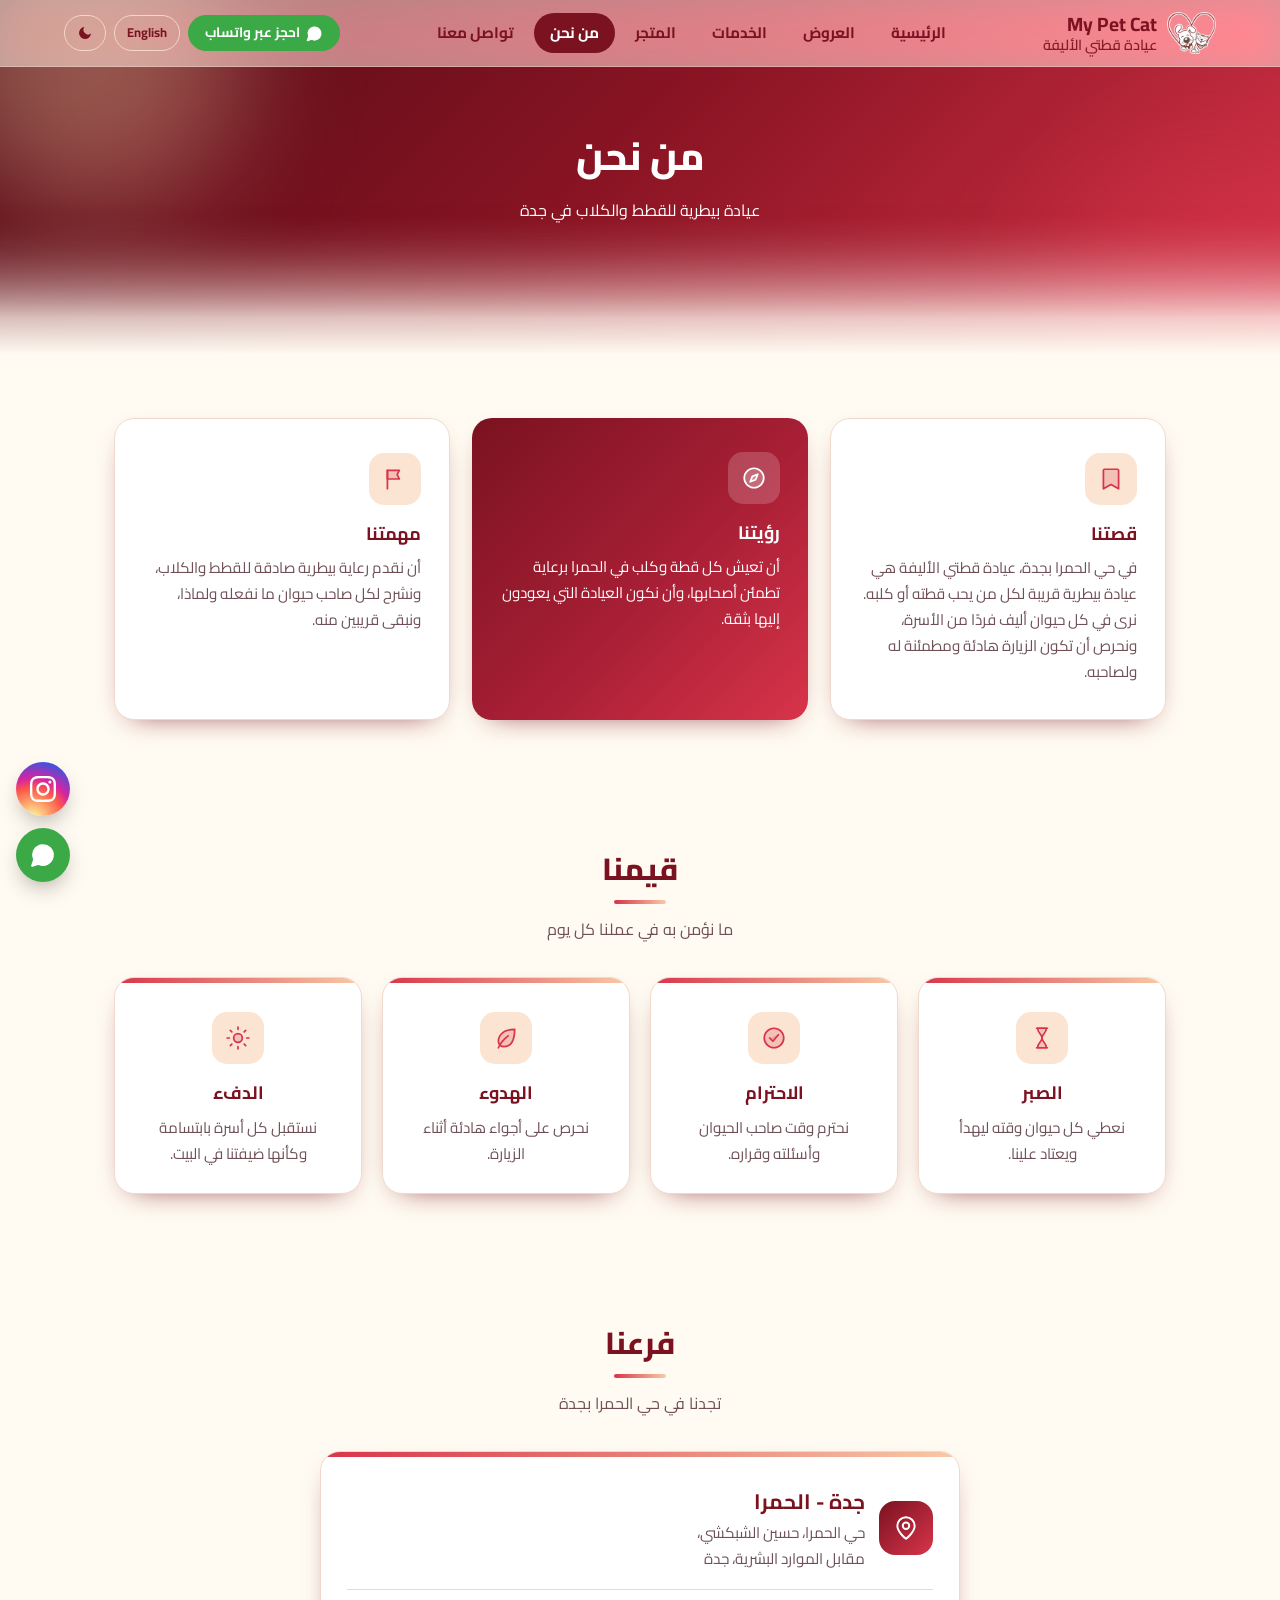
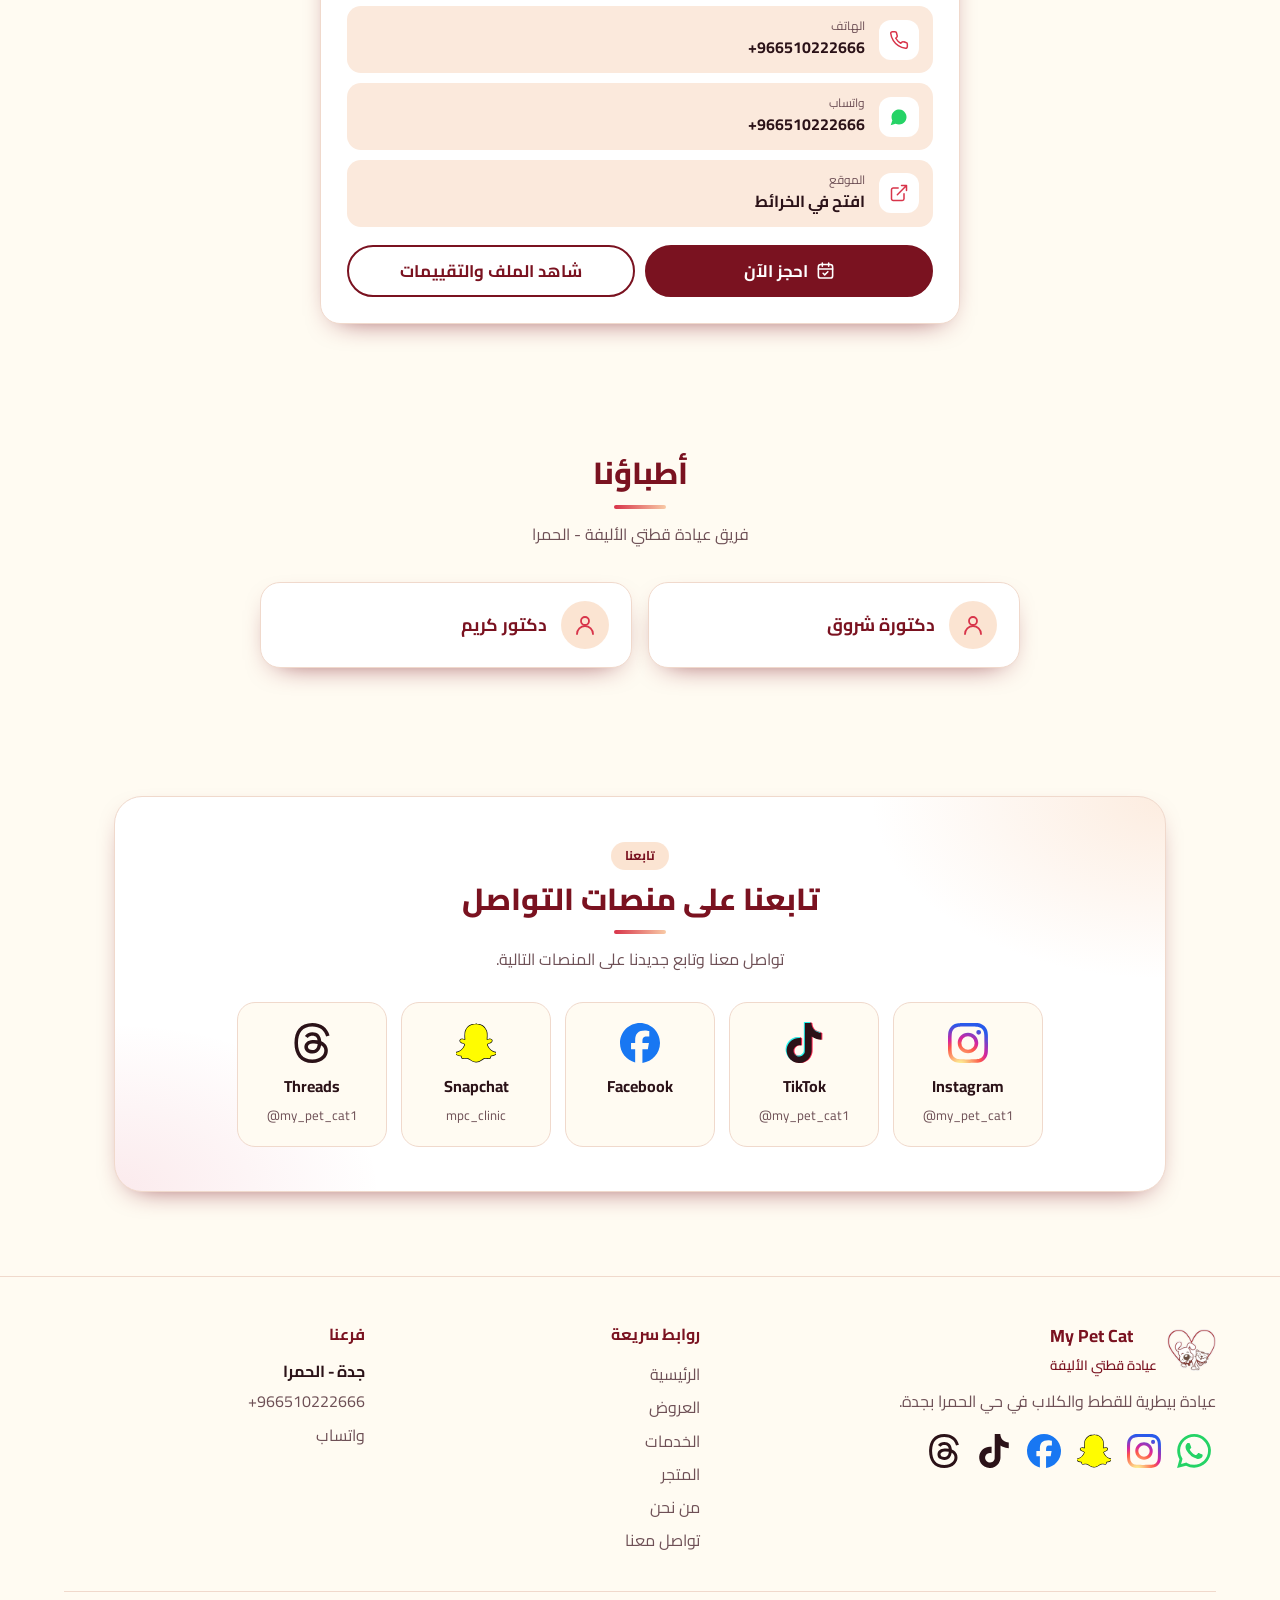
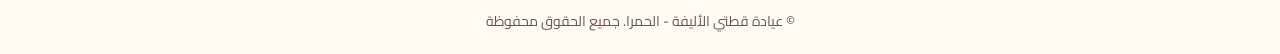
==== commit 3071723a: "Update about.html" ====
--- a/about.html
+++ b/about.html
@@ -23,7 +23,7 @@
 </script>
 <script>document.documentElement.classList.add("js");try{var _t=localStorage.getItem('theme');if(_t)document.documentElement.setAttribute('data-theme',_t)}catch(e){}</script>
 </head>
-<body data-page="about"><svg width="0" height="0" style="position:absolute" aria-hidden="true"><defs><radialGradient id="igg" cx=".3" cy="1.07" r="1.15"><stop offset="0" stop-color="#fdf497"/><stop offset=".05" stop-color="#fdf497"/><stop offset=".45" stop-color="#fd5949"/><stop offset=".6" stop-color="#d6249f"/><stop offset=".9" stop-color="#285AEB"/></radialGradient></defs></svg><header><a class="brand" href="./"><img src="logo.svg" alt="" width="46" height="39"><div><span data-i18n="brand">My Pet Cat</span><small data-i18n="branch">عيادة قطتي الأليفة</small></div></a><nav id="nav" aria-label="main"><a href="./" data-i18n="nHome">الرئيسية</a><a href="offers.html" data-i18n="nOffers">العروض</a><a href="services.html" data-i18n="nServices">الخدمات</a><a href="shop.html" data-i18n="nShop">المتجر</a><a href="about.html" class="on" aria-current="page" data-i18n="nAbout">من نحن</a><a href="contact.html" data-i18n="nContact">تواصل معنا</a></nav><div class="tools"><a class="hwa wa" href="https://api.whatsapp.com/send?phone=966510222666&text=%D8%A7%D9%84%D8%B3%D9%84%D8%A7%D9%85%20%D8%B9%D9%84%D9%8A%D9%83%D9%85%D8%8C%20%D8%AD%D8%A7%D8%A8%D8%A8%20%D8%A3%D8%AD%D8%AC%D8%B2%20%D9%85%D9%88%D8%B9%D8%AF%20%D9%84%D9%82%D8%B7%D8%AA%D9%8A%20%D9%81%D9%8A%20%D8%B9%D9%8A%D8%A7%D8%AF%D8%A9%20%D9%82%D8%B7%D8%AA%D9%8A%20%D8%A7%D9%84%D8%A3%D9%84%D9%8A%D9%81%D8%A9" target="_blank" rel="noopener"><svg viewBox="0 0 24 24" fill="none" stroke="currentColor" stroke-width="2" stroke-linecap="round" stroke-linejoin="round"><path d="M7.9 20A9 9 0 1 0 4 16.1L2 22z"/><path d="M8 12h.01M12 12h.01M16 12h.01"/></svg><span data-i18n="hdrWa">احجز عبر واتساب</span></a><button id="langBtn" type="button" data-i18n-aria="langAria" aria-label="Switch to English">English</button><button id="themeBtn" type="button" data-i18n-aria="themeAria" aria-label="تبديل الوضع الليلي والنهاري"><svg class="i-moon" viewBox="0 0 24 24"><path d="M21 12.8A9 9 0 1 1 11.2 3a7 7 0 0 0 9.8 9.8z"/></svg><svg class="i-sun" viewBox="0 0 24 24"><circle cx="12" cy="12" r="4.5"/><path d="M12 1.5v3M12 19.5v3M1.5 12h3M19.5 12h3M4.6 4.6l2.1 2.1M17.3 17.3l2.1 2.1M4.6 19.4l2.1-2.1M17.3 6.7l2.1-2.1" stroke="currentColor" stroke-width="2" stroke-linecap="round"/></svg></button><button id="navBtn" type="button" class="navbtn" aria-expanded="false" aria-controls="nav" data-i18n-aria="menuBtn" aria-label="القائمة"><svg viewBox="0 0 24 24" fill="none" stroke="currentColor" stroke-width="2" stroke-linecap="round" stroke-linejoin="round"><path d="M4 6h16M4 12h16M4 18h16"/></svg></button></div></header><main><div class="hero hsub"><div class="blobs"></div><h1 data-i18n="abH">من نحن</h1><p data-i18n="abP">عيادة بيطرية للقطط والكلاب في جدة</p></div><section class="wrap"><div class="three"><div class="tcard rv "><i class="fico"><svg viewBox="0 0 24 24" fill="none" stroke="currentColor" stroke-width="1.8" stroke-linecap="round" stroke-linejoin="round"><path d="M2 4h6a4 4 0 0 1 4 4v13a3 3 0 0 0-3-3H2z"/><path d="M22 4h-6a4 4 0 0 0-4 4v13a3 3 0 0 1 3-3h7z"/></svg></i><h3 data-i18n="stT">قصتنا</h3><p data-i18n="stD">عيادة قطتي الأليفة، فرع الحمرا في جدة، عيادة بيطرية تهتم بالقطط والكلاب. نؤمن أن كل حيوان أليف فرد من العائلة، ونحرص أن تكون كل زيارة هادئة ومريحة له ولصاحبه.</p></div><div class="tcard rv hi"><i class="fico"><svg viewBox="0 0 24 24" fill="none" stroke="currentColor" stroke-width="1.8" stroke-linecap="round" stroke-linejoin="round"><path d="M2 12s3.6-7 10-7 10 7 10 7-3.6 7-10 7S2 12 2 12z"/><circle cx="12" cy="12" r="3"/></svg></i><h3 data-i18n="viT">رؤيتنا</h3><p data-i18n="viD">أن تكون عيادتنا المكان الذي تطمئن إليه كل أسرة تهتم بقطتها أو كلبها.</p></div><div class="tcard rv "><i class="fico"><svg viewBox="0 0 24 24" fill="none" stroke="currentColor" stroke-width="1.8" stroke-linecap="round" stroke-linejoin="round"><path d="M13 2 4 14h7l-1 8 9-12h-7z"/></svg></i><h3 data-i18n="miT">مهمتنا</h3><p data-i18n="miD">تقديم رعاية بيطرية للقطط والكلاب بمحبة واهتمام، مع شرح واضح لصاحب الحيوان وتواصل سهل معنا.</p></div></div></section><section class="wrap"><div class="shead rv"><h2 data-i18n="vaT">قيمنا</h2><p class="sub" data-i18n="vaS">ما نؤمن به في عملنا كل يوم</p></div><div class="grid fgrid4"><div class="fcard rv"><i class="fico"><svg viewBox="0 0 24 24" fill="none" stroke="currentColor" stroke-width="1.8" stroke-linecap="round" stroke-linejoin="round"><path d="M20.8 4.6a5.5 5.5 0 0 0-7.8 0L12 5.7l-1-1.1a5.5 5.5 0 0 0-7.8 7.8l1 1.1L12 21l7.8-7.5 1-1.1a5.5 5.5 0 0 0 0-7.8z"/></svg></i><h3 data-i18n="v1t">الرحمة</h3><p data-i18n="v1d">نتعامل مع كل حيوان بلطف وهدوء.</p></div><div class="fcard rv"><i class="fico"><svg viewBox="0 0 24 24" fill="none" stroke="currentColor" stroke-width="1.8" stroke-linecap="round" stroke-linejoin="round"><path d="m12 2 3.1 6.3 6.9 1-5 4.9 1.2 6.8-6.2-3.3-6.2 3.3L8 14.2 3 9.3l6.9-1z"/></svg></i><h3 data-i18n="v2t">الاهتمام بكل حالة</h3><p data-i18n="v2d">لكل قطة وكلب حالته واحتياجه، ونعطيه وقته.</p></div><div class="fcard rv"><i class="fico"><svg viewBox="0 0 24 24" fill="none" stroke="currentColor" stroke-width="1.8" stroke-linecap="round" stroke-linejoin="round"><path d="M12 22s8-4 8-10V5l-8-3-8 3v7c0 6 8 10 8 10z"/><path d="m9 12 2 2 4-4"/></svg></i><h3 data-i18n="v3t">الوضوح</h3><p data-i18n="v3d">نشرح لصاحب الحيوان ما نراه وما نوصي به بلغة بسيطة.</p></div><div class="fcard rv"><i class="fico"><svg viewBox="0 0 24 24" fill="none" stroke="currentColor" stroke-width="1.8" stroke-linecap="round" stroke-linejoin="round"><path d="M21 11.5a8.4 8.4 0 0 1-12.4 7.4L3 20.5l1.6-5.4A8.5 8.5 0 1 1 21 11.5z"/></svg></i><h3 data-i18n="v4t">التواصل السهل</h3><p data-i18n="v4d">نرد على أصحاب الحيوانات عبر واتساب والاتصال بسهولة.</p></div></div></section><section class="wrap"><div class="shead rv"><h2 data-i18n="brT">فرعنا</h2><p class="sub" data-i18n="brS">تجدنا في حي الحمرا بجدة</p></div><div class="one"><div class="bcard rv"><div class="bhead"><i class="bico"><svg viewBox="0 0 24 24" fill="none" stroke="currentColor" stroke-width="1.8" stroke-linecap="round" stroke-linejoin="round"><path d="M20 10c0 6-8 12-8 12S4 16 4 10a8 8 0 0 1 16 0z"/><circle cx="12" cy="10" r="3"/></svg></i><div><h3 data-i18n="brName">جدة - الحمرا</h3><p data-i18n-html="brAddr">حي الحمرا، حسين الشبكشي،<br>مقابل الموارد البشرية، جدة</p></div></div><div class="rows"><a class="row" href="tel:+966510222666"><i class="rico"><svg viewBox="0 0 24 24" fill="none" stroke="currentColor" stroke-width="1.8" stroke-linecap="round" stroke-linejoin="round"><path d="M22 16.9v3a2 2 0 0 1-2.2 2 19.8 19.8 0 0 1-8.6-3.1 19.5 19.5 0 0 1-6-6A19.8 19.8 0 0 1 2.1 4.2 2 2 0 0 1 4.1 2h3a2 2 0 0 1 2 1.7c.1 1 .4 1.9.7 2.8a2 2 0 0 1-.5 2.1L8.1 9.9a16 16 0 0 0 6 6l1.3-1.3a2 2 0 0 1 2.1-.4c.9.3 1.8.6 2.8.7a2 2 0 0 1 1.7 2z"/></svg></i><span><small data-i18n="phoneL">الهاتف</small><b class="ltr">+966510222666</b></span></a><a class="row wa" href="https://api.whatsapp.com/send?phone=966510222666&text=%D8%A7%D9%84%D8%B3%D9%84%D8%A7%D9%85%20%D8%B9%D9%84%D9%8A%D9%83%D9%85%D8%8C%20%D8%AD%D8%A7%D8%A8%D8%A8%20%D8%A3%D8%AD%D8%AC%D8%B2%20%D9%85%D9%88%D8%B9%D8%AF%20%D9%84%D9%82%D8%B7%D8%AA%D9%8A%20%D9%81%D9%8A%20%D8%B9%D9%8A%D8%A7%D8%AF%D8%A9%20%D9%82%D8%B7%D8%AA%D9%8A%20%D8%A7%D9%84%D8%A3%D9%84%D9%8A%D9%81%D8%A9" target="_blank" rel="noopener"><i class="rico g"><svg viewBox="0 0 24 24" fill="none" stroke="currentColor" stroke-width="2" stroke-linecap="round" stroke-linejoin="round"><path d="M7.9 20A9 9 0 1 0 4 16.1L2 22z"/><path d="M8 12h.01M12 12h.01M16 12h.01"/></svg></i><span><small data-i18n="waL">واتساب</small><b class="ltr">+966510222666</b></span></a><a class="row" href="https://www.google.com/maps/dir//%D8%B9%D9%8A%D8%A7%D8%AF%D8%A9+%D9%82%D8%B7%D8%AA%D9%8A+%D8%A7%D9%84%D8%A7%D9%84%D9%8A%D9%81%D8%A9+%D8%A7%D9%84%D8%A8%D9%8A%D8%B7%D8%B1%D9%8A%D8%A9-+MY+PET+CAT+CLINIC%D8%8C+%D8%AD%D8%B3%D9%8A%D9%86+%D8%A7%D9%84%D8%B4%D8%A8%D9%83%D8%B4%D9%8A+%D9%85%D9%82%D8%A7%D8%A8%D9%84+%D8%A7%D9%84%D9%85%D9%88%D8%A7%D8%B1%D8%AF+%D8%A7%D9%84%D8%A8%D8%B4%D8%B1%D9%8A%D8%A9%D8%8C+%D8%AC%D8%AF%D8%A9+%D8%A7%D9%84%D9%85%D9%85%D9%84%D9%83%D8%A9+%D8%A7%D9%84%D8%B9%D8%B1%D8%A8%D9%8A%D8%A9+%D8%A7%D9%84%D8%B3%D8%B9%D9%88%D8%AF%D9%8A%D8%A9%E2%80%AD/@21.5301666,39.1715927,17z/data=!4m16!1m7!3m6!1s0x15c3cfbbed531329:0x65e9e73c35ac6661!2z2LnZitin2K_YqSDZgti32KrZiiDYp9mE2KfZhNmK2YHYqSDYp9mE2KjZiti32LHZitipLSBNWSBQRVQgQ0FUIENMSU5JQw!8m2!3d21.5300418!4d39.1723598!16s%2Fg%2F11y3ybr08f!4m7!1m0!1m5!1m1!1s0x15c3cfbbed531329:0x65e9e73c35ac6661!2m2!1d39.1723598!2d21.5300418?entry=ttu&amp;g_ep=EgoyMDI2MTEyMy4wIKXMDSoASAFQAw%3D%3D" target="_blank" rel="noopener"><i class="rico"><svg viewBox="0 0 24 24" fill="none" stroke="currentColor" stroke-width="1.8" stroke-linecap="round" stroke-linejoin="round"><path d="M15 3h6v6M10 14 21 3M18 13v6a2 2 0 0 1-2 2H5a2 2 0 0 1-2-2V8a2 2 0 0 1 2-2h6"/></svg></i><span><small data-i18n="locL">الموقع</small><b data-i18n="openMap">افتح في الخرائط</b></span></a></div><div class="bact"><span class="bookwrap"><button type="button" class="book bbook" aria-haspopup="menu" aria-expanded="false" aria-controls="mc"><svg viewBox="0 0 24 24" fill="none" stroke="currentColor" stroke-width="2" stroke-linecap="round" stroke-linejoin="round"><rect x="3" y="4.5" width="18" height="17" rx="3"/><path d="M8 2.5v4M16 2.5v4M3 10h18M9 15.5l2 2 4-4"/></svg><span data-i18n="book">احجز الآن</span></button><div class="menu" id="mc" role="menu" data-i18n-aria="menuAria" aria-label="اختر طريقة الحجز"><div class="mt" data-i18n="bookT">اختر طريقة الحجز</div><a class="wa" role="menuitem" href="https://api.whatsapp.com/send?phone=966510222666&text=%D8%A7%D9%84%D8%B3%D9%84%D8%A7%D9%85%20%D8%B9%D9%84%D9%8A%D9%83%D9%85%D8%8C%20%D8%AD%D8%A7%D8%A8%D8%A8%20%D8%A3%D8%AD%D8%AC%D8%B2%20%D9%85%D9%88%D8%B9%D8%AF%20%D9%84%D9%82%D8%B7%D8%AA%D9%8A%20%D9%81%D9%8A%20%D8%B9%D9%8A%D8%A7%D8%AF%D8%A9%20%D9%82%D8%B7%D8%AA%D9%8A%20%D8%A7%D9%84%D8%A3%D9%84%D9%8A%D9%81%D8%A9" target="_blank" rel="noopener"><i class="mi w"><svg viewBox="0 0 24 24" fill="currentColor"><path d="M17.472 14.382c-.297-.149-1.758-.867-2.03-.967-.273-.099-.471-.148-.67.15-.197.297-.767.966-.94 1.164-.173.199-.347.223-.644.075-.297-.15-1.255-.463-2.39-1.475-.883-.788-1.48-1.761-1.653-2.059-.173-.297-.018-.458.13-.606.134-.133.298-.347.446-.52.149-.174.198-.298.298-.497.099-.198.05-.371-.025-.52-.075-.149-.669-1.612-.916-2.207-.242-.579-.487-.5-.669-.51-.173-.008-.371-.01-.57-.01-.198 0-.52.074-.792.372-.272.297-1.04 1.016-1.04 2.479 0 1.462 1.065 2.875 1.213 3.074.149.198 2.096 3.2 5.077 4.487.709.306 1.262.489 1.694.625.712.227 1.36.195 1.871.118.571-.085 1.758-.719 2.006-1.413.248-.694.248-1.289.173-1.413-.074-.124-.272-.198-.57-.347m-5.421 7.403h-.004a9.87 9.87 0 01-5.031-1.378l-.361-.214-3.741.982.998-3.648-.235-.374a9.86 9.86 0 01-1.51-5.26c.001-5.45 4.436-9.884 9.888-9.884 2.64 0 5.122 1.03 6.988 2.898a9.825 9.825 0 012.893 6.994c-.003 5.45-4.437 9.884-9.885 9.884m8.413-18.297A11.815 11.815 0 0012.05 0C5.495 0 .16 5.335.157 11.892c0 2.096.547 4.142 1.588 5.945L.057 24l6.305-1.654a11.882 11.882 0 005.683 1.448h.005c6.554 0 11.89-5.335 11.893-11.893a11.821 11.821 0 00-3.48-8.413Z"/></svg></i><span data-i18n="mWa">واتساب</span></a><a role="menuitem" data-social="Instagram" href="https://ig.me/m/my_pet_cat1" target="_blank" rel="noopener"><i class="mi g"><svg viewBox="0 0 24 24" fill="currentColor"><path d="M7.0301.084c-1.2768.0602-2.1487.264-2.911.5634-.7888.3075-1.4575.72-2.1228 1.3877-.6652.6677-1.075 1.3368-1.3802 2.127-.2954.7638-.4956 1.6365-.552 2.914-.0564 1.2775-.0689 1.6882-.0626 4.947.0062 3.2586.0206 3.6671.0825 4.9473.061 1.2765.264 2.1482.5635 2.9107.308.7889.72 1.4573 1.388 2.1228.6679.6655 1.3365 1.0743 2.1285 1.38.7632.295 1.6361.4961 2.9134.552 1.2773.056 1.6884.069 4.9462.0627 3.2578-.0062 3.668-.0207 4.9478-.0814 1.28-.0607 2.147-.2652 2.9098-.5633.7889-.3086 1.4578-.72 2.1228-1.3881.665-.6682 1.0745-1.3378 1.3795-2.1284.2957-.7632.4966-1.636.552-2.9124.056-1.2809.0692-1.6898.063-4.948-.0063-3.2583-.021-3.6668-.0817-4.9465-.0607-1.2797-.264-2.1487-.5633-2.9117-.3084-.7889-.72-1.4568-1.3876-2.1228C21.2982 1.33 20.628.9208 19.8378.6165 19.074.321 18.2017.1197 16.9244.0645 15.6471.0093 15.236-.005 11.977.0014 8.718.0076 8.31.0215 7.0301.0839m.1402 21.6932c-1.17-.0509-1.8053-.2453-2.2287-.408-.5606-.216-.96-.4771-1.3819-.895-.422-.4178-.6811-.8186-.9-1.378-.1644-.4234-.3624-1.058-.4171-2.228-.0595-1.2645-.072-1.6442-.079-4.848-.007-3.2037.0053-3.583.0607-4.848.05-1.169.2456-1.805.408-2.2282.216-.5613.4762-.96.895-1.3816.4188-.4217.8184-.6814 1.3783-.9003.423-.1651 1.0575-.3614 2.227-.4171 1.2655-.06 1.6447-.072 4.848-.079 3.2033-.007 3.5835.005 4.8495.0608 1.169.0508 1.8053.2445 2.228.408.5608.216.96.4754 1.3816.895.4217.4194.6816.8176.9005 1.3787.1653.4217.3617 1.056.4169 2.2263.0602 1.2655.0739 1.645.0796 4.848.0058 3.203-.0055 3.5834-.061 4.848-.051 1.17-.245 1.8055-.408 2.2294-.216.5604-.4763.96-.8954 1.3814-.419.4215-.8181.6811-1.3783.9-.4224.1649-1.0577.3617-2.2262.4174-1.2656.0595-1.6448.072-4.8493.079-3.2045.007-3.5825-.006-4.848-.0608M16.953 5.5864A1.44 1.44 0 1 0 18.39 4.144a1.44 1.44 0 0 0-1.437 1.4424M5.8385 12.012c.0067 3.4032 2.7706 6.1557 6.173 6.1493 3.4026-.0065 6.157-2.7701 6.1506-6.1733-.0065-3.4032-2.771-6.1565-6.174-6.1498-3.403.0067-6.156 2.771-6.1496 6.1738M8 12.0077a4 4 0 1 1 4.008 3.9921A3.9996 3.9996 0 0 1 8 12.0077"/></svg></i><span data-i18n="mIg">إنستجرام</span></a><a role="menuitem" data-social="Facebook" href="https://m.me/61593882197223?text=%D8%A7%D9%84%D8%B3%D9%84%D8%A7%D9%85%20%D8%B9%D9%84%D9%8A%D9%83%D9%85%D8%8C%20%D8%AD%D8%A7%D8%A8%D8%A8%20%D8%A3%D8%AD%D8%AC%D8%B2%20%D9%85%D9%88%D8%B9%D8%AF%20%D9%84%D9%82%D8%B7%D8%AA%D9%8A%20%D9%81%D9%8A%20%D8%B9%D9%8A%D8%A7%D8%AF%D8%A9%20%D9%82%D8%B7%D8%AA%D9%8A%20%D8%A7%D9%84%D8%A3%D9%84%D9%8A%D9%81%D8%A9" target="_blank" rel="noopener"><i class="mi f" style="--c:#1877F2"><svg viewBox="0 0 24 24"><path d="M9.101 23.691v-7.98H6.627v-3.667h2.474v-1.58c0-4.085 1.848-5.978 5.858-5.978.401 0 .955.042 1.468.103a8.68 8.68 0 0 1 1.141.195v3.325a8.623 8.623 0 0 0-.653-.036 26.805 26.805 0 0 0-.733-.009c-.707 0-1.259.096-1.675.309a1.686 1.686 0 0 0-.679.622c-.258.42-.374.995-.374 1.752v1.297h3.919l-.386 2.103-.287 1.564h-3.246v8.245C19.396 23.238 24 18.179 24 12.044c0-6.627-5.373-12-12-12s-12 5.373-12 12c0 5.628 3.874 10.35 9.101 11.647Z"/></svg></i><span data-i18n="mFb">فيسبوك</span></a></div></span><a class="book ghost" href="https://www.google.com/maps/place/%D8%B9%D9%8A%D8%A7%D8%AF%D8%A9+%D9%82%D8%B7%D8%AA%D9%8A+%D8%A7%D9%84%D8%A7%D9%84%D9%8A%D9%81%D8%A9+%D8%A7%D9%84%D8%A8%D9%8A%D8%B7%D8%B1%D9%8A%D8%A9-+MY+PET+CAT+CLINIC%E2%80%AD/@21.5301666,39.1715927,17z/data=!4m6!3m5!1s0x15c3cfbbed531329:0x65e9e73c35ac6661!8m2!3d21.5300418!4d39.1723598!16s%2Fg%2F11y3ybr08f?entry=ttu&amp;g_ep=EgoyMDI2MTEyMy4wIKXMDSoASAFQAw%3D%3D" target="_blank" rel="noopener" data-i18n="prof">شاهد الملف والتقييمات</a></div></div></div></section><section class="wrap" id="doctors"><div class="shead rv"><h2 data-i18n="drT">أطباؤنا</h2><p class="sub" data-i18n="drS">فريق عيادة قطتي الأليفة - الحمرا</p></div><div class="docs"><div class="dcard rv"><i class="dav"><svg viewBox="0 0 24 24" fill="none" stroke="currentColor" stroke-width="1.8" stroke-linecap="round" stroke-linejoin="round"><circle cx="12" cy="8" r="4"/><path d="M4 21a8 8 0 0 1 16 0"/></svg></i><b data-i18n="dr1">شروق</b></div><div class="dcard rv"><i class="dav"><svg viewBox="0 0 24 24" fill="none" stroke="currentColor" stroke-width="1.8" stroke-linecap="round" stroke-linejoin="round"><circle cx="12" cy="8" r="4"/><path d="M4 21a8 8 0 0 1 16 0"/></svg></i><b data-i18n="dr2">دكتور كريم</b></div></div></section><section class="wrap"><div class="folbox rv"><span class="chip" data-i18n="folBadge">تابعنا</span><h2 data-i18n="folT">تابعنا على منصات التواصل</h2><p class="sub" data-i18n="folS">تواصل معنا وتابع جديدنا على المنصات التالية.</p><div class="stiles"><a class="stile" data-social="Instagram" href="https://www.instagram.com/my_pet_cat1?knvt=MXAzeDVhdXh0YTFkNQ==" target="_blank" rel="noopener" aria-label="Instagram"><svg viewBox="0 0 24 24"><path d="M7.0301.084c-1.2768.0602-2.1487.264-2.911.5634-.7888.3075-1.4575.72-2.1228 1.3877-.6652.6677-1.075 1.3368-1.3802 2.127-.2954.7638-.4956 1.6365-.552 2.914-.0564 1.2775-.0689 1.6882-.0626 4.947.0062 3.2586.0206 3.6671.0825 4.9473.061 1.2765.264 2.1482.5635 2.9107.308.7889.72 1.4573 1.388 2.1228.6679.6655 1.3365 1.0743 2.1285 1.38.7632.295 1.6361.4961 2.9134.552 1.2773.056 1.6884.069 4.9462.0627 3.2578-.0062 3.668-.0207 4.9478-.0814 1.28-.0607 2.147-.2652 2.9098-.5633.7889-.3086 1.4578-.72 2.1228-1.3881.665-.6682 1.0745-1.3378 1.3795-2.1284.2957-.7632.4966-1.636.552-2.9124.056-1.2809.0692-1.6898.063-4.948-.0063-3.2583-.021-3.6668-.0817-4.9465-.0607-1.2797-.264-2.1487-.5633-2.9117-.3084-.7889-.72-1.4568-1.3876-2.1228C21.2982 1.33 20.628.9208 19.8378.6165 19.074.321 18.2017.1197 16.9244.0645 15.6471.0093 15.236-.005 11.977.0014 8.718.0076 8.31.0215 7.0301.0839m.1402 21.6932c-1.17-.0509-1.8053-.2453-2.2287-.408-.5606-.216-.96-.4771-1.3819-.895-.422-.4178-.6811-.8186-.9-1.378-.1644-.4234-.3624-1.058-.4171-2.228-.0595-1.2645-.072-1.6442-.079-4.848-.007-3.2037.0053-3.583.0607-4.848.05-1.169.2456-1.805.408-2.2282.216-.5613.4762-.96.895-1.3816.4188-.4217.8184-.6814 1.3783-.9003.423-.1651 1.0575-.3614 2.227-.4171 1.2655-.06 1.6447-.072 4.848-.079 3.2033-.007 3.5835.005 4.8495.0608 1.169.0508 1.8053.2445 2.228.408.5608.216.96.4754 1.3816.895.4217.4194.6816.8176.9005 1.3787.1653.4217.3617 1.056.4169 2.2263.0602 1.2655.0739 1.645.0796 4.848.0058 3.203-.0055 3.5834-.061 4.848-.051 1.17-.245 1.8055-.408 2.2294-.216.5604-.4763.96-.8954 1.3814-.419.4215-.8181.6811-1.3783.9-.4224.1649-1.0577.3617-2.2262.4174-1.2656.0595-1.6448.072-4.8493.079-3.2045.007-3.5825-.006-4.848-.0608M16.953 5.5864A1.44 1.44 0 1 0 18.39 4.144a1.44 1.44 0 0 0-1.437 1.4424M5.8385 12.012c.0067 3.4032 2.7706 6.1557 6.173 6.1493 3.4026-.0065 6.157-2.7701 6.1506-6.1733-.0065-3.4032-2.771-6.1565-6.174-6.1498-3.403.0067-6.156 2.771-6.1496 6.1738M8 12.0077a4 4 0 1 1 4.008 3.9921A3.9996 3.9996 0 0 1 8 12.0077"/></svg><b>Instagram</b><em>@my_pet_cat1</em></a><a class="stile" data-social="TikTok" href="https://www.tiktok.com/@my_pet_cat1" target="_blank" rel="noopener" aria-label="TikTok"><svg viewBox="0 0 24 24"><path d="M12.525.02c1.31-.02 2.61-.01 3.91-.02.08 1.53.63 3.09 1.75 4.17 1.12 1.11 2.7 1.62 4.24 1.79v4.03c-1.44-.05-2.89-.35-4.2-.97-.57-.26-1.1-.59-1.62-.93-.01 2.92.01 5.84-.02 8.75-.08 1.4-.54 2.79-1.35 3.94-1.31 1.92-3.58 3.17-5.91 3.21-1.43.08-2.86-.31-4.08-1.03-2.02-1.19-3.44-3.37-3.65-5.71-.02-.5-.03-1-.01-1.49.18-1.9 1.12-3.72 2.58-4.96 1.66-1.44 3.98-2.13 6.15-1.72.02 1.48-.04 2.96-.04 4.44-.99-.32-2.15-.23-3.02.37-.63.41-1.11 1.04-1.36 1.75-.21.51-.15 1.07-.14 1.61.24 1.64 1.82 3.02 3.5 2.87 1.12-.01 2.19-.66 2.77-1.61.19-.33.4-.67.41-1.06.1-1.79.06-3.57.07-5.36.01-4.03-.01-8.05.02-12.07z"/></svg><b>TikTok</b><em>@my_pet_cat1</em></a><a class="stile" data-social="Facebook" href="https://www.facebook.com/share/1E8m47ogdC/" target="_blank" rel="noopener" aria-label="Facebook"><svg viewBox="0 0 24 24"><path d="M9.101 23.691v-7.98H6.627v-3.667h2.474v-1.58c0-4.085 1.848-5.978 5.858-5.978.401 0 .955.042 1.468.103a8.68 8.68 0 0 1 1.141.195v3.325a8.623 8.623 0 0 0-.653-.036 26.805 26.805 0 0 0-.733-.009c-.707 0-1.259.096-1.675.309a1.686 1.686 0 0 0-.679.622c-.258.42-.374.995-.374 1.752v1.297h3.919l-.386 2.103-.287 1.564h-3.246v8.245C19.396 23.238 24 18.179 24 12.044c0-6.627-5.373-12-12-12s-12 5.373-12 12c0 5.628 3.874 10.35 9.101 11.647Z"/></svg><b>Facebook</b></a><a class="stile" data-social="Snapchat" href="https://www.snapchat.com/add/mpc_clinic?share_id=G8-2mr1uevE&amp;locale=ar-EG" target="_blank" rel="noopener" aria-label="Snapchat"><svg viewBox="0 0 24 24"><path d="M12.206.793c.99 0 4.347.276 5.93 3.821.529 1.193.403 3.219.299 4.847l-.003.06c-.012.18-.022.345-.03.51.075.045.203.09.401.09.3-.016.659-.12 1.033-.301.165-.088.344-.104.464-.104.182 0 .359.029.509.09.45.149.734.479.734.838.015.449-.39.839-1.213 1.168-.089.029-.209.075-.344.119-.45.135-1.139.36-1.333.81-.09.224-.061.524.12.868l.015.015c.06.136 1.526 3.475 4.791 4.014.255.044.435.27.42.509 0 .075-.015.149-.045.225-.24.569-1.273.988-3.146 1.271-.059.091-.12.375-.164.57-.029.179-.074.36-.134.553-.076.271-.27.405-.555.405h-.03c-.135 0-.313-.031-.538-.074-.36-.075-.765-.135-1.273-.135-.3 0-.599.015-.913.074-.6.104-1.123.464-1.723.884-.853.599-1.826 1.288-3.294 1.288-.06 0-.119-.015-.18-.015h-.149c-1.468 0-2.427-.675-3.279-1.288-.599-.42-1.107-.779-1.707-.884-.314-.045-.629-.074-.928-.074-.54 0-.958.089-1.272.149-.211.043-.391.074-.54.074-.374 0-.523-.224-.583-.42-.061-.192-.09-.389-.135-.567-.046-.181-.105-.494-.166-.57-1.918-.222-2.95-.642-3.189-1.226-.031-.063-.052-.15-.055-.225-.015-.243.165-.465.42-.509 3.264-.54 4.73-3.879 4.791-4.02l.016-.029c.18-.345.224-.645.119-.869-.195-.434-.884-.658-1.332-.809-.121-.029-.24-.074-.346-.119-1.107-.435-1.257-.93-1.197-1.273.09-.479.674-.793 1.168-.793.146 0 .27.029.383.074.42.194.789.3 1.104.3.234 0 .384-.06.465-.105l-.046-.569c-.098-1.626-.225-3.651.307-4.837C7.392 1.077 10.739.807 11.727.807l.419-.015h.06z"/></svg><b>Snapchat</b><em>mpc_clinic</em></a><a class="stile" data-social="Threads" href="https://www.threads.com/@my_pet_cat1" target="_blank" rel="noopener" aria-label="Threads"><svg viewBox="0 0 24 24"><path d="M12.186 24h-.007c-3.581-.024-6.334-1.205-8.184-3.509C2.35 18.44 1.5 15.586 1.472 12.01v-.017c.03-3.579.879-6.43 2.525-8.482C5.845 1.205 8.6.024 12.18 0h.014c2.746.02 5.043.725 6.826 2.098 1.677 1.29 2.858 3.13 3.509 5.467l-2.04.569c-1.104-3.96-3.898-5.984-8.304-6.015-2.91.022-5.11.936-6.54 2.717C4.307 6.504 3.616 8.914 3.589 12c.027 3.086.718 5.496 2.057 7.164 1.43 1.783 3.631 2.698 6.54 2.717 2.623-.02 4.358-.631 5.8-2.045 1.647-1.613 1.618-3.593 1.09-4.798-.31-.71-.873-1.3-1.634-1.75-.192 1.352-.622 2.446-1.284 3.272-.886 1.102-2.14 1.704-3.73 1.79-1.202.065-2.361-.218-3.259-.801-1.063-.689-1.685-1.74-1.752-2.964-.065-1.19.408-2.285 1.33-3.082.88-.76 2.119-1.207 3.583-1.291a13.853 13.853 0 0 1 3.02.142c-.126-.742-.375-1.332-.75-1.757-.513-.586-1.308-.883-2.359-.89h-.029c-.844 0-1.992.232-2.721 1.32L7.734 7.847c.98-1.454 2.568-2.256 4.478-2.256h.044c3.194.02 5.097 1.975 5.287 5.388.108.046.216.094.321.142 1.49.7 2.58 1.761 3.154 3.07.797 1.82.871 4.79-1.548 7.158-1.85 1.81-4.094 2.628-7.277 2.65Zm1.003-11.69c-.242 0-.487.007-.739.021-1.836.103-2.98.946-2.916 2.143.067 1.256 1.452 1.839 2.784 1.767 1.224-.065 2.818-.543 3.086-3.71a10.5 10.5 0 0 0-2.215-.221z"/></svg><b>Threads</b><em>@my_pet_cat1</em></a></div></div></section></main><footer><div class="fgrid"><div class="fcol"><div class="fbrand"><img src="logo.svg" alt="" width="46" height="39"><div><b data-i18n="brand">My Pet Cat</b><small data-i18n="branch">عيادة قطتي الأليفة</small></div></div><p data-i18n="footP">عيادة بيطرية للقطط والكلاب في حي الحمرا بجدة.</p><div class="social"><a class="wa" href="https://api.whatsapp.com/send?phone=966510222666&text=%D8%A7%D9%84%D8%B3%D9%84%D8%A7%D9%85%20%D8%B9%D9%84%D9%8A%D9%83%D9%85%D8%8C%20%D8%AD%D8%A7%D8%A8%D8%A8%20%D8%A3%D8%AD%D8%AC%D8%B2%20%D9%85%D9%88%D8%B9%D8%AF%20%D9%84%D9%82%D8%B7%D8%AA%D9%8A%20%D9%81%D9%8A%20%D8%B9%D9%8A%D8%A7%D8%AF%D8%A9%20%D9%82%D8%B7%D8%AA%D9%8A%20%D8%A7%D9%84%D8%A3%D9%84%D9%8A%D9%81%D8%A9" aria-label="WhatsApp" target="_blank" rel="noopener"><svg viewBox="0 0 24 24" fill="currentColor"><path d="M17.472 14.382c-.297-.149-1.758-.867-2.03-.967-.273-.099-.471-.148-.67.15-.197.297-.767.966-.94 1.164-.173.199-.347.223-.644.075-.297-.15-1.255-.463-2.39-1.475-.883-.788-1.48-1.761-1.653-2.059-.173-.297-.018-.458.13-.606.134-.133.298-.347.446-.52.149-.174.198-.298.298-.497.099-.198.05-.371-.025-.52-.075-.149-.669-1.612-.916-2.207-.242-.579-.487-.5-.669-.51-.173-.008-.371-.01-.57-.01-.198 0-.52.074-.792.372-.272.297-1.04 1.016-1.04 2.479 0 1.462 1.065 2.875 1.213 3.074.149.198 2.096 3.2 5.077 4.487.709.306 1.262.489 1.694.625.712.227 1.36.195 1.871.118.571-.085 1.758-.719 2.006-1.413.248-.694.248-1.289.173-1.413-.074-.124-.272-.198-.57-.347m-5.421 7.403h-.004a9.87 9.87 0 01-5.031-1.378l-.361-.214-3.741.982.998-3.648-.235-.374a9.86 9.86 0 01-1.51-5.26c.001-5.45 4.436-9.884 9.888-9.884 2.64 0 5.122 1.03 6.988 2.898a9.825 9.825 0 012.893 6.994c-.003 5.45-4.437 9.884-9.885 9.884m8.413-18.297A11.815 11.815 0 0012.05 0C5.495 0 .16 5.335.157 11.892c0 2.096.547 4.142 1.588 5.945L.057 24l6.305-1.654a11.882 11.882 0 005.683 1.448h.005c6.554 0 11.89-5.335 11.893-11.893a11.821 11.821 0 00-3.48-8.413Z"/></svg></a><a data-social="Instagram" href="https://www.instagram.com/my_pet_cat1?knvt=MXAzeDVhdXh0YTFkNQ==" aria-label="Instagram" target="_blank" rel="noopener"><svg viewBox="0 0 24 24"><path d="M7.0301.084c-1.2768.0602-2.1487.264-2.911.5634-.7888.3075-1.4575.72-2.1228 1.3877-.6652.6677-1.075 1.3368-1.3802 2.127-.2954.7638-.4956 1.6365-.552 2.914-.0564 1.2775-.0689 1.6882-.0626 4.947.0062 3.2586.0206 3.6671.0825 4.9473.061 1.2765.264 2.1482.5635 2.9107.308.7889.72 1.4573 1.388 2.1228.6679.6655 1.3365 1.0743 2.1285 1.38.7632.295 1.6361.4961 2.9134.552 1.2773.056 1.6884.069 4.9462.0627 3.2578-.0062 3.668-.0207 4.9478-.0814 1.28-.0607 2.147-.2652 2.9098-.5633.7889-.3086 1.4578-.72 2.1228-1.3881.665-.6682 1.0745-1.3378 1.3795-2.1284.2957-.7632.4966-1.636.552-2.9124.056-1.2809.0692-1.6898.063-4.948-.0063-3.2583-.021-3.6668-.0817-4.9465-.0607-1.2797-.264-2.1487-.5633-2.9117-.3084-.7889-.72-1.4568-1.3876-2.1228C21.2982 1.33 20.628.9208 19.8378.6165 19.074.321 18.2017.1197 16.9244.0645 15.6471.0093 15.236-.005 11.977.0014 8.718.0076 8.31.0215 7.0301.0839m.1402 21.6932c-1.17-.0509-1.8053-.2453-2.2287-.408-.5606-.216-.96-.4771-1.3819-.895-.422-.4178-.6811-.8186-.9-1.378-.1644-.4234-.3624-1.058-.4171-2.228-.0595-1.2645-.072-1.6442-.079-4.848-.007-3.2037.0053-3.583.0607-4.848.05-1.169.2456-1.805.408-2.2282.216-.5613.4762-.96.895-1.3816.4188-.4217.8184-.6814 1.3783-.9003.423-.1651 1.0575-.3614 2.227-.4171 1.2655-.06 1.6447-.072 4.848-.079 3.2033-.007 3.5835.005 4.8495.0608 1.169.0508 1.8053.2445 2.228.408.5608.216.96.4754 1.3816.895.4217.4194.6816.8176.9005 1.3787.1653.4217.3617 1.056.4169 2.2263.0602 1.2655.0739 1.645.0796 4.848.0058 3.203-.0055 3.5834-.061 4.848-.051 1.17-.245 1.8055-.408 2.2294-.216.5604-.4763.96-.8954 1.3814-.419.4215-.8181.6811-1.3783.9-.4224.1649-1.0577.3617-2.2262.4174-1.2656.0595-1.6448.072-4.8493.079-3.2045.007-3.5825-.006-4.848-.0608M16.953 5.5864A1.44 1.44 0 1 0 18.39 4.144a1.44 1.44 0 0 0-1.437 1.4424M5.8385 12.012c.0067 3.4032 2.7706 6.1557 6.173 6.1493 3.4026-.0065 6.157-2.7701 6.1506-6.1733-.0065-3.4032-2.771-6.1565-6.174-6.1498-3.403.0067-6.156 2.771-6.1496 6.1738M8 12.0077a4 4 0 1 1 4.008 3.9921A3.9996 3.9996 0 0 1 8 12.0077"/></svg></a><a data-social="Snapchat" href="https://www.snapchat.com/add/mpc_clinic?share_id=G8-2mr1uevE&amp;locale=ar-EG" aria-label="Snapchat" target="_blank" rel="noopener"><svg viewBox="0 0 24 24"><path d="M12.206.793c.99 0 4.347.276 5.93 3.821.529 1.193.403 3.219.299 4.847l-.003.06c-.012.18-.022.345-.03.51.075.045.203.09.401.09.3-.016.659-.12 1.033-.301.165-.088.344-.104.464-.104.182 0 .359.029.509.09.45.149.734.479.734.838.015.449-.39.839-1.213 1.168-.089.029-.209.075-.344.119-.45.135-1.139.36-1.333.81-.09.224-.061.524.12.868l.015.015c.06.136 1.526 3.475 4.791 4.014.255.044.435.27.42.509 0 .075-.015.149-.045.225-.24.569-1.273.988-3.146 1.271-.059.091-.12.375-.164.57-.029.179-.074.36-.134.553-.076.271-.27.405-.555.405h-.03c-.135 0-.313-.031-.538-.074-.36-.075-.765-.135-1.273-.135-.3 0-.599.015-.913.074-.6.104-1.123.464-1.723.884-.853.599-1.826 1.288-3.294 1.288-.06 0-.119-.015-.18-.015h-.149c-1.468 0-2.427-.675-3.279-1.288-.599-.42-1.107-.779-1.707-.884-.314-.045-.629-.074-.928-.074-.54 0-.958.089-1.272.149-.211.043-.391.074-.54.074-.374 0-.523-.224-.583-.42-.061-.192-.09-.389-.135-.567-.046-.181-.105-.494-.166-.57-1.918-.222-2.95-.642-3.189-1.226-.031-.063-.052-.15-.055-.225-.015-.243.165-.465.42-.509 3.264-.54 4.73-3.879 4.791-4.02l.016-.029c.18-.345.224-.645.119-.869-.195-.434-.884-.658-1.332-.809-.121-.029-.24-.074-.346-.119-1.107-.435-1.257-.93-1.197-1.273.09-.479.674-.793 1.168-.793.146 0 .27.029.383.074.42.194.789.3 1.104.3.234 0 .384-.06.465-.105l-.046-.569c-.098-1.626-.225-3.651.307-4.837C7.392 1.077 10.739.807 11.727.807l.419-.015h.06z"/></svg></a><a data-social="Facebook" href="https://www.facebook.com/share/1E8m47ogdC/" aria-label="Facebook" target="_blank" rel="noopener"><svg viewBox="0 0 24 24"><path d="M9.101 23.691v-7.98H6.627v-3.667h2.474v-1.58c0-4.085 1.848-5.978 5.858-5.978.401 0 .955.042 1.468.103a8.68 8.68 0 0 1 1.141.195v3.325a8.623 8.623 0 0 0-.653-.036 26.805 26.805 0 0 0-.733-.009c-.707 0-1.259.096-1.675.309a1.686 1.686 0 0 0-.679.622c-.258.42-.374.995-.374 1.752v1.297h3.919l-.386 2.103-.287 1.564h-3.246v8.245C19.396 23.238 24 18.179 24 12.044c0-6.627-5.373-12-12-12s-12 5.373-12 12c0 5.628 3.874 10.35 9.101 11.647Z"/></svg></a><a data-social="TikTok" href="https://www.tiktok.com/@my_pet_cat1" aria-label="TikTok" target="_blank" rel="noopener"><svg viewBox="0 0 24 24"><path d="M12.525.02c1.31-.02 2.61-.01 3.91-.02.08 1.53.63 3.09 1.75 4.17 1.12 1.11 2.7 1.62 4.24 1.79v4.03c-1.44-.05-2.89-.35-4.2-.97-.57-.26-1.1-.59-1.62-.93-.01 2.92.01 5.84-.02 8.75-.08 1.4-.54 2.79-1.35 3.94-1.31 1.92-3.58 3.17-5.91 3.21-1.43.08-2.86-.31-4.08-1.03-2.02-1.19-3.44-3.37-3.65-5.71-.02-.5-.03-1-.01-1.49.18-1.9 1.12-3.72 2.58-4.96 1.66-1.44 3.98-2.13 6.15-1.72.02 1.48-.04 2.96-.04 4.44-.99-.32-2.15-.23-3.02.37-.63.41-1.11 1.04-1.36 1.75-.21.51-.15 1.07-.14 1.61.24 1.64 1.82 3.02 3.5 2.87 1.12-.01 2.19-.66 2.77-1.61.19-.33.4-.67.41-1.06.1-1.79.06-3.57.07-5.36.01-4.03-.01-8.05.02-12.07z"/></svg></a><a data-social="Threads" href="https://www.threads.com/@my_pet_cat1" aria-label="Threads" target="_blank" rel="noopener"><svg viewBox="0 0 24 24"><path d="M12.186 24h-.007c-3.581-.024-6.334-1.205-8.184-3.509C2.35 18.44 1.5 15.586 1.472 12.01v-.017c.03-3.579.879-6.43 2.525-8.482C5.845 1.205 8.6.024 12.18 0h.014c2.746.02 5.043.725 6.826 2.098 1.677 1.29 2.858 3.13 3.509 5.467l-2.04.569c-1.104-3.96-3.898-5.984-8.304-6.015-2.91.022-5.11.936-6.54 2.717C4.307 6.504 3.616 8.914 3.589 12c.027 3.086.718 5.496 2.057 7.164 1.43 1.783 3.631 2.698 6.54 2.717 2.623-.02 4.358-.631 5.8-2.045 1.647-1.613 1.618-3.593 1.09-4.798-.31-.71-.873-1.3-1.634-1.75-.192 1.352-.622 2.446-1.284 3.272-.886 1.102-2.14 1.704-3.73 1.79-1.202.065-2.361-.218-3.259-.801-1.063-.689-1.685-1.74-1.752-2.964-.065-1.19.408-2.285 1.33-3.082.88-.76 2.119-1.207 3.583-1.291a13.853 13.853 0 0 1 3.02.142c-.126-.742-.375-1.332-.75-1.757-.513-.586-1.308-.883-2.359-.89h-.029c-.844 0-1.992.232-2.721 1.32L7.734 7.847c.98-1.454 2.568-2.256 4.478-2.256h.044c3.194.02 5.097 1.975 5.287 5.388.108.046.216.094.321.142 1.49.7 2.58 1.761 3.154 3.07.797 1.82.871 4.79-1.548 7.158-1.85 1.81-4.094 2.628-7.277 2.65Zm1.003-11.69c-.242 0-.487.007-.739.021-1.836.103-2.98.946-2.916 2.143.067 1.256 1.452 1.839 2.784 1.767 1.224-.065 2.818-.543 3.086-3.71a10.5 10.5 0 0 0-2.215-.221z"/></svg></a></div></div><div class="fcol"><h4 data-i18n="quick">روابط سريعة</h4><a href="./" data-i18n="nHome">الرئيسية</a><a href="offers.html" data-i18n="nOffers">العروض</a><a href="services.html" data-i18n="nServices">الخدمات</a><a href="shop.html" data-i18n="nShop">المتجر</a><a href="about.html" data-i18n="nAbout">من نحن</a><a href="contact.html" data-i18n="nContact">تواصل معنا</a></div><div class="fcol"><h4 data-i18n="ourBr">فرعنا</h4><div class="fbr"><b data-i18n="brName">جدة - الحمرا</b><a href="tel:+966510222666"><bdi class="ltr">+966510222666</bdi></a><a class="wa" href="https://api.whatsapp.com/send?phone=966510222666&text=%D8%A7%D9%84%D8%B3%D9%84%D8%A7%D9%85%20%D8%B9%D9%84%D9%8A%D9%83%D9%85%D8%8C%20%D8%AD%D8%A7%D8%A8%D8%A8%20%D8%A3%D8%AD%D8%AC%D8%B2%20%D9%85%D9%88%D8%B9%D8%AF%20%D9%84%D9%82%D8%B7%D8%AA%D9%8A%20%D9%81%D9%8A%20%D8%B9%D9%8A%D8%A7%D8%AF%D8%A9%20%D9%82%D8%B7%D8%AA%D9%8A%20%D8%A7%D9%84%D8%A3%D9%84%D9%8A%D9%81%D8%A9" target="_blank" rel="noopener"><span data-i18n="waL">واتساب</span></a></div></div></div><div class="fcopy" data-i18n="copy">© عيادة قطتي الأليفة - الحمرا. جميع الحقوق محفوظة</div></footer><a class="fab ig" data-social="Instagram" href="https://www.instagram.com/my_pet_cat1?knvt=MXAzeDVhdXh0YTFkNQ==" aria-label="Instagram" target="_blank" rel="noopener"><svg viewBox="0 0 24 24"><path d="M7.0301.084c-1.2768.0602-2.1487.264-2.911.5634-.7888.3075-1.4575.72-2.1228 1.3877-.6652.6677-1.075 1.3368-1.3802 2.127-.2954.7638-.4956 1.6365-.552 2.914-.0564 1.2775-.0689 1.6882-.0626 4.947.0062 3.2586.0206 3.6671.0825 4.9473.061 1.2765.264 2.1482.5635 2.9107.308.7889.72 1.4573 1.388 2.1228.6679.6655 1.3365 1.0743 2.1285 1.38.7632.295 1.6361.4961 2.9134.552 1.2773.056 1.6884.069 4.9462.0627 3.2578-.0062 3.668-.0207 4.9478-.0814 1.28-.0607 2.147-.2652 2.9098-.5633.7889-.3086 1.4578-.72 2.1228-1.3881.665-.6682 1.0745-1.3378 1.3795-2.1284.2957-.7632.4966-1.636.552-2.9124.056-1.2809.0692-1.6898.063-4.948-.0063-3.2583-.021-3.6668-.0817-4.9465-.0607-1.2797-.264-2.1487-.5633-2.9117-.3084-.7889-.72-1.4568-1.3876-2.1228C21.2982 1.33 20.628.9208 19.8378.6165 19.074.321 18.2017.1197 16.9244.0645 15.6471.0093 15.236-.005 11.977.0014 8.718.0076 8.31.0215 7.0301.0839m.1402 21.6932c-1.17-.0509-1.8053-.2453-2.2287-.408-.5606-.216-.96-.4771-1.3819-.895-.422-.4178-.6811-.8186-.9-1.378-.1644-.4234-.3624-1.058-.4171-2.228-.0595-1.2645-.072-1.6442-.079-4.848-.007-3.2037.0053-3.583.0607-4.848.05-1.169.2456-1.805.408-2.2282.216-.5613.4762-.96.895-1.3816.4188-.4217.8184-.6814 1.3783-.9003.423-.1651 1.0575-.3614 2.227-.4171 1.2655-.06 1.6447-.072 4.848-.079 3.2033-.007 3.5835.005 4.8495.0608 1.169.0508 1.8053.2445 2.228.408.5608.216.96.4754 1.3816.895.4217.4194.6816.8176.9005 1.3787.1653.4217.3617 1.056.4169 2.2263.0602 1.2655.0739 1.645.0796 4.848.0058 3.203-.0055 3.5834-.061 4.848-.051 1.17-.245 1.8055-.408 2.2294-.216.5604-.4763.96-.8954 1.3814-.419.4215-.8181.6811-1.3783.9-.4224.1649-1.0577.3617-2.2262.4174-1.2656.0595-1.6448.072-4.8493.079-3.2045.007-3.5825-.006-4.848-.0608M16.953 5.5864A1.44 1.44 0 1 0 18.39 4.144a1.44 1.44 0 0 0-1.437 1.4424M5.8385 12.012c.0067 3.4032 2.7706 6.1557 6.173 6.1493 3.4026-.0065 6.157-2.7701 6.1506-6.1733-.0065-3.4032-2.771-6.1565-6.174-6.1498-3.403.0067-6.156 2.771-6.1496 6.1738M8 12.0077a4 4 0 1 1 4.008 3.9921A3.9996 3.9996 0 0 1 8 12.0077"/></svg></a><a class="wa fab" href="https://api.whatsapp.com/send?phone=966510222666&text=%D8%A7%D9%84%D8%B3%D9%84%D8%A7%D9%85%20%D8%B9%D9%84%D9%8A%D9%83%D9%85%D8%8C%20%D8%AD%D8%A7%D8%A8%D8%A8%20%D8%A3%D8%AD%D8%AC%D8%B2%20%D9%85%D9%88%D8%B9%D8%AF%20%D9%84%D9%82%D8%B7%D8%AA%D9%8A%20%D9%81%D9%8A%20%D8%B9%D9%8A%D8%A7%D8%AF%D8%A9%20%D9%82%D8%B7%D8%AA%D9%8A%20%D8%A7%D9%84%D8%A3%D9%84%D9%8A%D9%81%D8%A9" aria-label="WhatsApp" target="_blank" rel="noopener"><svg viewBox="0 0 24 24" fill="none" stroke="currentColor" stroke-width="2" stroke-linecap="round" stroke-linejoin="round"><path d="M7.9 20A9 9 0 1 0 4 16.1L2 22z"/><path d="M8 12h.01M12 12h.01M16 12h.01"/></svg></a>
+<body data-page="about"><svg width="0" height="0" style="position:absolute" aria-hidden="true"><defs><radialGradient id="igg" cx=".3" cy="1.07" r="1.15"><stop offset="0" stop-color="#fdf497"/><stop offset=".05" stop-color="#fdf497"/><stop offset=".45" stop-color="#fd5949"/><stop offset=".6" stop-color="#d6249f"/><stop offset=".9" stop-color="#285AEB"/></radialGradient></defs></svg><header><a class="brand" href="./"><img src="logo.svg" alt="" width="46" height="39"><div><span data-i18n="brand">My Pet Cat</span><small data-i18n="branch">عيادة قطتي الأليفة</small></div></a><nav id="nav" aria-label="main"><a href="./" data-i18n="nHome">الرئيسية</a><a href="offers.html" data-i18n="nOffers">العروض</a><a href="services.html" data-i18n="nServices">الخدمات</a><a href="shop.html" data-i18n="nShop">المتجر</a><a href="about.html" class="on" aria-current="page" data-i18n="nAbout">من نحن</a><a href="contact.html" data-i18n="nContact">تواصل معنا</a></nav><div class="tools"><a class="hwa wa" href="https://api.whatsapp.com/send?phone=966510222666&text=%D8%A7%D9%84%D8%B3%D9%84%D8%A7%D9%85%20%D8%B9%D9%84%D9%8A%D9%83%D9%85%D8%8C%20%D8%AD%D8%A7%D8%A8%D8%A8%20%D8%A3%D8%AD%D8%AC%D8%B2%20%D9%85%D9%88%D8%B9%D8%AF%20%D9%84%D9%82%D8%B7%D8%AA%D9%8A%20%D9%81%D9%8A%20%D8%B9%D9%8A%D8%A7%D8%AF%D8%A9%20%D9%82%D8%B7%D8%AA%D9%8A%20%D8%A7%D9%84%D8%A3%D9%84%D9%8A%D9%81%D8%A9" target="_blank" rel="noopener"><svg viewBox="0 0 24 24" fill="none" stroke="currentColor" stroke-width="2" stroke-linecap="round" stroke-linejoin="round"><path d="M7.9 20A9 9 0 1 0 4 16.1L2 22z"/><path d="M8 12h.01M12 12h.01M16 12h.01"/></svg><span data-i18n="hdrWa">احجز عبر واتساب</span></a><button id="langBtn" type="button" data-i18n-aria="langAria" aria-label="Switch to English">English</button><button id="themeBtn" type="button" data-i18n-aria="themeAria" aria-label="تبديل الوضع الليلي والنهاري"><svg class="i-moon" viewBox="0 0 24 24"><path d="M21 12.8A9 9 0 1 1 11.2 3a7 7 0 0 0 9.8 9.8z"/></svg><svg class="i-sun" viewBox="0 0 24 24"><circle cx="12" cy="12" r="4.5"/><path d="M12 1.5v3M12 19.5v3M1.5 12h3M19.5 12h3M4.6 4.6l2.1 2.1M17.3 17.3l2.1 2.1M4.6 19.4l2.1-2.1M17.3 6.7l2.1-2.1" stroke="currentColor" stroke-width="2" stroke-linecap="round"/></svg></button><button id="navBtn" type="button" class="navbtn" aria-expanded="false" aria-controls="nav" data-i18n-aria="menuBtn" aria-label="القائمة"><svg viewBox="0 0 24 24" fill="none" stroke="currentColor" stroke-width="2" stroke-linecap="round" stroke-linejoin="round"><path d="M4 6h16M4 12h16M4 18h16"/></svg></button></div></header><main><div class="hero hsub"><div class="blobs"></div><h1 data-i18n="abH">من نحن</h1><p data-i18n="abP">عيادة بيطرية للقطط والكلاب في جدة</p></div><section class="wrap"><div class="three"><div class="tcard rv "><i class="fico nfico"><svg viewBox="0 0 24 24" fill="none" stroke="currentColor" stroke-width="1.6" stroke-linecap="round" stroke-linejoin="round"><g fill="currentColor" fill-opacity=".2"><path d="M6 3h12a1 1 0 0 1 1 1v17l-7-4-7 4V4a1 1 0 0 1 1-1z"/></g></svg></i><h3 data-i18n="stT">قصتنا</h3><p data-i18n="stD">في حي الحمرا بجدة، عيادة قطتي الأليفة هي عيادة بيطرية قريبة لكل من يحب قطته أو كلبه. نرى في كل حيوان أليف فردًا من الأسرة، ونحرص أن تكون الزيارة هادئة ومطمئنة له ولصاحبه.</p></div><div class="tcard rv hi"><i class="fico nfico"><svg viewBox="0 0 24 24" fill="none" stroke="currentColor" stroke-width="1.6" stroke-linecap="round" stroke-linejoin="round"><g fill="currentColor" fill-opacity=".2"><circle cx="12" cy="12" r="9"/><path d="m15.5 8.5-2 5-5 2 2-5z"/></g></svg></i><h3 data-i18n="viT">رؤيتنا</h3><p data-i18n="viD">أن تعيش كل قطة وكلب في الحمرا برعاية تطمئن أصحابها، وأن نكون العيادة التي يعودون إليها بثقة.</p></div><div class="tcard rv "><i class="fico nfico"><svg viewBox="0 0 24 24" fill="none" stroke="currentColor" stroke-width="1.6" stroke-linecap="round" stroke-linejoin="round"><g fill="currentColor" fill-opacity=".2"><path d="M5 21V4"/><path d="M5 4h11l-2 4 2 4H5z"/></g></svg></i><h3 data-i18n="miT">مهمتنا</h3><p data-i18n="miD">أن نقدم رعاية بيطرية صادقة للقطط والكلاب، ونشرح لكل صاحب حيوان ما نفعله ولماذا، ونبقى قريبين منه.</p></div></div></section><section class="wrap"><div class="shead rv"><h2 data-i18n="vaT">قيمنا</h2><p class="sub" data-i18n="vaS">ما نؤمن به في عملنا كل يوم</p></div><div class="grid fgrid4"><div class="fcard rv"><i class="fico nfico"><svg viewBox="0 0 24 24" fill="none" stroke="currentColor" stroke-width="1.6" stroke-linecap="round" stroke-linejoin="round"><g fill="currentColor" fill-opacity=".2"><path d="M7 3h10M7 21h10"/><path d="M8 3c0 5 4 5 4 9s-4 4-4 9h8c0-5-4-5-4-9s4-4 4-9z"/></g></svg></i><h3 data-i18n="v1t">الصبر</h3><p data-i18n="v1d">نعطي كل حيوان وقته ليهدأ ويعتاد علينا.</p></div><div class="fcard rv"><i class="fico nfico"><svg viewBox="0 0 24 24" fill="none" stroke="currentColor" stroke-width="1.6" stroke-linecap="round" stroke-linejoin="round"><g fill="currentColor" fill-opacity=".2"><circle cx="12" cy="12" r="9"/><path d="m8 12 3 3 5-6"/></g></svg></i><h3 data-i18n="v2t">الاحترام</h3><p data-i18n="v2d">نحترم وقت صاحب الحيوان وأسئلته وقراره.</p></div><div class="fcard rv"><i class="fico nfico"><svg viewBox="0 0 24 24" fill="none" stroke="currentColor" stroke-width="1.6" stroke-linecap="round" stroke-linejoin="round"><g fill="currentColor" fill-opacity=".2"><path d="M20 4C10 4 5 9 5 15a5 5 0 0 0 5 5c6 0 10-5 10-16z"/><path d="M5 21c2-5 5-8 9-11"/></g></svg></i><h3 data-i18n="v3t">الهدوء</h3><p data-i18n="v3d">نحرص على أجواء هادئة أثناء الزيارة.</p></div><div class="fcard rv"><i class="fico nfico"><svg viewBox="0 0 24 24" fill="none" stroke="currentColor" stroke-width="1.6" stroke-linecap="round" stroke-linejoin="round"><g fill="currentColor" fill-opacity=".2"><circle cx="12" cy="12" r="4"/><path d="M12 2v2M12 20v2M2 12h2M20 12h2M4.9 4.9l1.4 1.4M17.7 17.7l1.4 1.4M4.9 19.1l1.4-1.4M17.7 6.3l1.4-1.4"/></g></svg></i><h3 data-i18n="v4t">الدفء</h3><p data-i18n="v4d">نستقبل كل أسرة بابتسامة وكأنها ضيفتنا في البيت.</p></div></div></section><section class="wrap"><div class="shead rv"><h2 data-i18n="brT">فرعنا</h2><p class="sub" data-i18n="brS">تجدنا في حي الحمرا بجدة</p></div><div class="one"><div class="bcard rv"><div class="bhead"><i class="bico"><svg viewBox="0 0 24 24" fill="none" stroke="currentColor" stroke-width="1.8" stroke-linecap="round" stroke-linejoin="round"><path d="M20 10c0 6-8 12-8 12S4 16 4 10a8 8 0 0 1 16 0z"/><circle cx="12" cy="10" r="3"/></svg></i><div><h3 data-i18n="brName">جدة - الحمرا</h3><p data-i18n-html="brAddr">حي الحمرا، حسين الشبكشي،<br>مقابل الموارد البشرية، جدة</p></div></div><div class="rows"><a class="row" href="tel:+966510222666"><i class="rico"><svg viewBox="0 0 24 24" fill="none" stroke="currentColor" stroke-width="1.8" stroke-linecap="round" stroke-linejoin="round"><path d="M22 16.9v3a2 2 0 0 1-2.2 2 19.8 19.8 0 0 1-8.6-3.1 19.5 19.5 0 0 1-6-6A19.8 19.8 0 0 1 2.1 4.2 2 2 0 0 1 4.1 2h3a2 2 0 0 1 2 1.7c.1 1 .4 1.9.7 2.8a2 2 0 0 1-.5 2.1L8.1 9.9a16 16 0 0 0 6 6l1.3-1.3a2 2 0 0 1 2.1-.4c.9.3 1.8.6 2.8.7a2 2 0 0 1 1.7 2z"/></svg></i><span><small data-i18n="phoneL">الهاتف</small><b class="ltr">+966510222666</b></span></a><a class="row wa" href="https://api.whatsapp.com/send?phone=966510222666&text=%D8%A7%D9%84%D8%B3%D9%84%D8%A7%D9%85%20%D8%B9%D9%84%D9%8A%D9%83%D9%85%D8%8C%20%D8%AD%D8%A7%D8%A8%D8%A8%20%D8%A3%D8%AD%D8%AC%D8%B2%20%D9%85%D9%88%D8%B9%D8%AF%20%D9%84%D9%82%D8%B7%D8%AA%D9%8A%20%D9%81%D9%8A%20%D8%B9%D9%8A%D8%A7%D8%AF%D8%A9%20%D9%82%D8%B7%D8%AA%D9%8A%20%D8%A7%D9%84%D8%A3%D9%84%D9%8A%D9%81%D8%A9" target="_blank" rel="noopener"><i class="rico g"><svg viewBox="0 0 24 24" fill="none" stroke="currentColor" stroke-width="2" stroke-linecap="round" stroke-linejoin="round"><path d="M7.9 20A9 9 0 1 0 4 16.1L2 22z"/><path d="M8 12h.01M12 12h.01M16 12h.01"/></svg></i><span><small data-i18n="waL">واتساب</small><b class="ltr">+966510222666</b></span></a><a class="row" href="https://www.google.com/maps/dir//%D8%B9%D9%8A%D8%A7%D8%AF%D8%A9+%D9%82%D8%B7%D8%AA%D9%8A+%D8%A7%D9%84%D8%A7%D9%84%D9%8A%D9%81%D8%A9+%D8%A7%D9%84%D8%A8%D9%8A%D8%B7%D8%B1%D9%8A%D8%A9-+MY+PET+CAT+CLINIC%D8%8C+%D8%AD%D8%B3%D9%8A%D9%86+%D8%A7%D9%84%D8%B4%D8%A8%D9%83%D8%B4%D9%8A+%D9%85%D9%82%D8%A7%D8%A8%D9%84+%D8%A7%D9%84%D9%85%D9%88%D8%A7%D8%B1%D8%AF+%D8%A7%D9%84%D8%A8%D8%B4%D8%B1%D9%8A%D8%A9%D8%8C+%D8%AC%D8%AF%D8%A9+%D8%A7%D9%84%D9%85%D9%85%D9%84%D9%83%D8%A9+%D8%A7%D9%84%D8%B9%D8%B1%D8%A8%D9%8A%D8%A9+%D8%A7%D9%84%D8%B3%D8%B9%D9%88%D8%AF%D9%8A%D8%A9%E2%80%AD/@21.5301666,39.1715927,17z/data=!4m16!1m7!3m6!1s0x15c3cfbbed531329:0x65e9e73c35ac6661!2z2LnZitin2K_YqSDZgti32KrZiiDYp9mE2KfZhNmK2YHYqSDYp9mE2KjZiti32LHZitipLSBNWSBQRVQgQ0FUIENMSU5JQw!8m2!3d21.5300418!4d39.1723598!16s%2Fg%2F11y3ybr08f!4m7!1m0!1m5!1m1!1s0x15c3cfbbed531329:0x65e9e73c35ac6661!2m2!1d39.1723598!2d21.5300418?entry=ttu&amp;g_ep=EgoyMDI2MTEyMy4wIKXMDSoASAFQAw%3D%3D" target="_blank" rel="noopener"><i class="rico"><svg viewBox="0 0 24 24" fill="none" stroke="currentColor" stroke-width="1.8" stroke-linecap="round" stroke-linejoin="round"><path d="M15 3h6v6M10 14 21 3M18 13v6a2 2 0 0 1-2 2H5a2 2 0 0 1-2-2V8a2 2 0 0 1 2-2h6"/></svg></i><span><small data-i18n="locL">الموقع</small><b data-i18n="openMap">افتح في الخرائط</b></span></a></div><div class="bact"><span class="bookwrap"><button type="button" class="book bbook" aria-haspopup="menu" aria-expanded="false" aria-controls="mc"><svg viewBox="0 0 24 24" fill="none" stroke="currentColor" stroke-width="2" stroke-linecap="round" stroke-linejoin="round"><rect x="3" y="4.5" width="18" height="17" rx="3"/><path d="M8 2.5v4M16 2.5v4M3 10h18M9 15.5l2 2 4-4"/></svg><span data-i18n="book">احجز الآن</span></button><div class="menu" id="mc" role="menu" data-i18n-aria="menuAria" aria-label="اختر طريقة الحجز"><div class="mt" data-i18n="bookT">اختر طريقة الحجز</div><a class="wa" role="menuitem" href="https://api.whatsapp.com/send?phone=966510222666&text=%D8%A7%D9%84%D8%B3%D9%84%D8%A7%D9%85%20%D8%B9%D9%84%D9%8A%D9%83%D9%85%D8%8C%20%D8%AD%D8%A7%D8%A8%D8%A8%20%D8%A3%D8%AD%D8%AC%D8%B2%20%D9%85%D9%88%D8%B9%D8%AF%20%D9%84%D9%82%D8%B7%D8%AA%D9%8A%20%D9%81%D9%8A%20%D8%B9%D9%8A%D8%A7%D8%AF%D8%A9%20%D9%82%D8%B7%D8%AA%D9%8A%20%D8%A7%D9%84%D8%A3%D9%84%D9%8A%D9%81%D8%A9" target="_blank" rel="noopener"><i class="mi w"><svg viewBox="0 0 24 24" fill="currentColor"><path d="M17.472 14.382c-.297-.149-1.758-.867-2.03-.967-.273-.099-.471-.148-.67.15-.197.297-.767.966-.94 1.164-.173.199-.347.223-.644.075-.297-.15-1.255-.463-2.39-1.475-.883-.788-1.48-1.761-1.653-2.059-.173-.297-.018-.458.13-.606.134-.133.298-.347.446-.52.149-.174.198-.298.298-.497.099-.198.05-.371-.025-.52-.075-.149-.669-1.612-.916-2.207-.242-.579-.487-.5-.669-.51-.173-.008-.371-.01-.57-.01-.198 0-.52.074-.792.372-.272.297-1.04 1.016-1.04 2.479 0 1.462 1.065 2.875 1.213 3.074.149.198 2.096 3.2 5.077 4.487.709.306 1.262.489 1.694.625.712.227 1.36.195 1.871.118.571-.085 1.758-.719 2.006-1.413.248-.694.248-1.289.173-1.413-.074-.124-.272-.198-.57-.347m-5.421 7.403h-.004a9.87 9.87 0 01-5.031-1.378l-.361-.214-3.741.982.998-3.648-.235-.374a9.86 9.86 0 01-1.51-5.26c.001-5.45 4.436-9.884 9.888-9.884 2.64 0 5.122 1.03 6.988 2.898a9.825 9.825 0 012.893 6.994c-.003 5.45-4.437 9.884-9.885 9.884m8.413-18.297A11.815 11.815 0 0012.05 0C5.495 0 .16 5.335.157 11.892c0 2.096.547 4.142 1.588 5.945L.057 24l6.305-1.654a11.882 11.882 0 005.683 1.448h.005c6.554 0 11.89-5.335 11.893-11.893a11.821 11.821 0 00-3.48-8.413Z"/></svg></i><span data-i18n="mWa">واتساب</span></a><a role="menuitem" data-social="Instagram" href="https://ig.me/m/my_pet_cat1" target="_blank" rel="noopener"><i class="mi g"><svg viewBox="0 0 24 24" fill="currentColor"><path d="M7.0301.084c-1.2768.0602-2.1487.264-2.911.5634-.7888.3075-1.4575.72-2.1228 1.3877-.6652.6677-1.075 1.3368-1.3802 2.127-.2954.7638-.4956 1.6365-.552 2.914-.0564 1.2775-.0689 1.6882-.0626 4.947.0062 3.2586.0206 3.6671.0825 4.9473.061 1.2765.264 2.1482.5635 2.9107.308.7889.72 1.4573 1.388 2.1228.6679.6655 1.3365 1.0743 2.1285 1.38.7632.295 1.6361.4961 2.9134.552 1.2773.056 1.6884.069 4.9462.0627 3.2578-.0062 3.668-.0207 4.9478-.0814 1.28-.0607 2.147-.2652 2.9098-.5633.7889-.3086 1.4578-.72 2.1228-1.3881.665-.6682 1.0745-1.3378 1.3795-2.1284.2957-.7632.4966-1.636.552-2.9124.056-1.2809.0692-1.6898.063-4.948-.0063-3.2583-.021-3.6668-.0817-4.9465-.0607-1.2797-.264-2.1487-.5633-2.9117-.3084-.7889-.72-1.4568-1.3876-2.1228C21.2982 1.33 20.628.9208 19.8378.6165 19.074.321 18.2017.1197 16.9244.0645 15.6471.0093 15.236-.005 11.977.0014 8.718.0076 8.31.0215 7.0301.0839m.1402 21.6932c-1.17-.0509-1.8053-.2453-2.2287-.408-.5606-.216-.96-.4771-1.3819-.895-.422-.4178-.6811-.8186-.9-1.378-.1644-.4234-.3624-1.058-.4171-2.228-.0595-1.2645-.072-1.6442-.079-4.848-.007-3.2037.0053-3.583.0607-4.848.05-1.169.2456-1.805.408-2.2282.216-.5613.4762-.96.895-1.3816.4188-.4217.8184-.6814 1.3783-.9003.423-.1651 1.0575-.3614 2.227-.4171 1.2655-.06 1.6447-.072 4.848-.079 3.2033-.007 3.5835.005 4.8495.0608 1.169.0508 1.8053.2445 2.228.408.5608.216.96.4754 1.3816.895.4217.4194.6816.8176.9005 1.3787.1653.4217.3617 1.056.4169 2.2263.0602 1.2655.0739 1.645.0796 4.848.0058 3.203-.0055 3.5834-.061 4.848-.051 1.17-.245 1.8055-.408 2.2294-.216.5604-.4763.96-.8954 1.3814-.419.4215-.8181.6811-1.3783.9-.4224.1649-1.0577.3617-2.2262.4174-1.2656.0595-1.6448.072-4.8493.079-3.2045.007-3.5825-.006-4.848-.0608M16.953 5.5864A1.44 1.44 0 1 0 18.39 4.144a1.44 1.44 0 0 0-1.437 1.4424M5.8385 12.012c.0067 3.4032 2.7706 6.1557 6.173 6.1493 3.4026-.0065 6.157-2.7701 6.1506-6.1733-.0065-3.4032-2.771-6.1565-6.174-6.1498-3.403.0067-6.156 2.771-6.1496 6.1738M8 12.0077a4 4 0 1 1 4.008 3.9921A3.9996 3.9996 0 0 1 8 12.0077"/></svg></i><span data-i18n="mIg">إنستجرام</span></a><a role="menuitem" data-social="Facebook" href="https://m.me/61593882197223?text=%D8%A7%D9%84%D8%B3%D9%84%D8%A7%D9%85%20%D8%B9%D9%84%D9%8A%D9%83%D9%85%D8%8C%20%D8%AD%D8%A7%D8%A8%D8%A8%20%D8%A3%D8%AD%D8%AC%D8%B2%20%D9%85%D9%88%D8%B9%D8%AF%20%D9%84%D9%82%D8%B7%D8%AA%D9%8A%20%D9%81%D9%8A%20%D8%B9%D9%8A%D8%A7%D8%AF%D8%A9%20%D9%82%D8%B7%D8%AA%D9%8A%20%D8%A7%D9%84%D8%A3%D9%84%D9%8A%D9%81%D8%A9" target="_blank" rel="noopener"><i class="mi f" style="--c:#1877F2"><svg viewBox="0 0 24 24"><path d="M9.101 23.691v-7.98H6.627v-3.667h2.474v-1.58c0-4.085 1.848-5.978 5.858-5.978.401 0 .955.042 1.468.103a8.68 8.68 0 0 1 1.141.195v3.325a8.623 8.623 0 0 0-.653-.036 26.805 26.805 0 0 0-.733-.009c-.707 0-1.259.096-1.675.309a1.686 1.686 0 0 0-.679.622c-.258.42-.374.995-.374 1.752v1.297h3.919l-.386 2.103-.287 1.564h-3.246v8.245C19.396 23.238 24 18.179 24 12.044c0-6.627-5.373-12-12-12s-12 5.373-12 12c0 5.628 3.874 10.35 9.101 11.647Z"/></svg></i><span data-i18n="mFb">فيسبوك</span></a></div></span><a class="book ghost" href="https://www.google.com/maps/place/%D8%B9%D9%8A%D8%A7%D8%AF%D8%A9+%D9%82%D8%B7%D8%AA%D9%8A+%D8%A7%D9%84%D8%A7%D9%84%D9%8A%D9%81%D8%A9+%D8%A7%D9%84%D8%A8%D9%8A%D8%B7%D8%B1%D9%8A%D8%A9-+MY+PET+CAT+CLINIC%E2%80%AD/@21.5301666,39.1715927,17z/data=!4m6!3m5!1s0x15c3cfbbed531329:0x65e9e73c35ac6661!8m2!3d21.5300418!4d39.1723598!16s%2Fg%2F11y3ybr08f?entry=ttu&amp;g_ep=EgoyMDI2MTEyMy4wIKXMDSoASAFQAw%3D%3D" target="_blank" rel="noopener" data-i18n="prof">شاهد الملف والتقييمات</a></div></div></div></section><section class="wrap" id="doctors"><div class="shead rv"><h2 data-i18n="drT">أطباؤنا</h2><p class="sub" data-i18n="drS">فريق عيادة قطتي الأليفة - الحمرا</p></div><div class="docs"><div class="dcard rv"><i class="dav"><svg viewBox="0 0 24 24" fill="none" stroke="currentColor" stroke-width="1.8" stroke-linecap="round" stroke-linejoin="round"><circle cx="12" cy="8" r="4"/><path d="M4 21a8 8 0 0 1 16 0"/></svg></i><b data-i18n="dr1">دكتورة شروق</b></div><div class="dcard rv"><i class="dav"><svg viewBox="0 0 24 24" fill="none" stroke="currentColor" stroke-width="1.8" stroke-linecap="round" stroke-linejoin="round"><circle cx="12" cy="8" r="4"/><path d="M4 21a8 8 0 0 1 16 0"/></svg></i><b data-i18n="dr2">دكتور كريم</b></div></div></section><section class="wrap"><div class="folbox rv"><span class="chip" data-i18n="folBadge">تابعنا</span><h2 data-i18n="folT">تابعنا على منصات التواصل</h2><p class="sub" data-i18n="folS">تواصل معنا وتابع جديدنا على المنصات التالية.</p><div class="stiles"><a class="stile" data-social="Instagram" href="https://www.instagram.com/my_pet_cat1?knvt=MXAzeDVhdXh0YTFkNQ==" target="_blank" rel="noopener" aria-label="Instagram"><svg viewBox="0 0 24 24"><path d="M7.0301.084c-1.2768.0602-2.1487.264-2.911.5634-.7888.3075-1.4575.72-2.1228 1.3877-.6652.6677-1.075 1.3368-1.3802 2.127-.2954.7638-.4956 1.6365-.552 2.914-.0564 1.2775-.0689 1.6882-.0626 4.947.0062 3.2586.0206 3.6671.0825 4.9473.061 1.2765.264 2.1482.5635 2.9107.308.7889.72 1.4573 1.388 2.1228.6679.6655 1.3365 1.0743 2.1285 1.38.7632.295 1.6361.4961 2.9134.552 1.2773.056 1.6884.069 4.9462.0627 3.2578-.0062 3.668-.0207 4.9478-.0814 1.28-.0607 2.147-.2652 2.9098-.5633.7889-.3086 1.4578-.72 2.1228-1.3881.665-.6682 1.0745-1.3378 1.3795-2.1284.2957-.7632.4966-1.636.552-2.9124.056-1.2809.0692-1.6898.063-4.948-.0063-3.2583-.021-3.6668-.0817-4.9465-.0607-1.2797-.264-2.1487-.5633-2.9117-.3084-.7889-.72-1.4568-1.3876-2.1228C21.2982 1.33 20.628.9208 19.8378.6165 19.074.321 18.2017.1197 16.9244.0645 15.6471.0093 15.236-.005 11.977.0014 8.718.0076 8.31.0215 7.0301.0839m.1402 21.6932c-1.17-.0509-1.8053-.2453-2.2287-.408-.5606-.216-.96-.4771-1.3819-.895-.422-.4178-.6811-.8186-.9-1.378-.1644-.4234-.3624-1.058-.4171-2.228-.0595-1.2645-.072-1.6442-.079-4.848-.007-3.2037.0053-3.583.0607-4.848.05-1.169.2456-1.805.408-2.2282.216-.5613.4762-.96.895-1.3816.4188-.4217.8184-.6814 1.3783-.9003.423-.1651 1.0575-.3614 2.227-.4171 1.2655-.06 1.6447-.072 4.848-.079 3.2033-.007 3.5835.005 4.8495.0608 1.169.0508 1.8053.2445 2.228.408.5608.216.96.4754 1.3816.895.4217.4194.6816.8176.9005 1.3787.1653.4217.3617 1.056.4169 2.2263.0602 1.2655.0739 1.645.0796 4.848.0058 3.203-.0055 3.5834-.061 4.848-.051 1.17-.245 1.8055-.408 2.2294-.216.5604-.4763.96-.8954 1.3814-.419.4215-.8181.6811-1.3783.9-.4224.1649-1.0577.3617-2.2262.4174-1.2656.0595-1.6448.072-4.8493.079-3.2045.007-3.5825-.006-4.848-.0608M16.953 5.5864A1.44 1.44 0 1 0 18.39 4.144a1.44 1.44 0 0 0-1.437 1.4424M5.8385 12.012c.0067 3.4032 2.7706 6.1557 6.173 6.1493 3.4026-.0065 6.157-2.7701 6.1506-6.1733-.0065-3.4032-2.771-6.1565-6.174-6.1498-3.403.0067-6.156 2.771-6.1496 6.1738M8 12.0077a4 4 0 1 1 4.008 3.9921A3.9996 3.9996 0 0 1 8 12.0077"/></svg><b>Instagram</b><em>@my_pet_cat1</em></a><a class="stile" data-social="TikTok" href="https://www.tiktok.com/@my_pet_cat1" target="_blank" rel="noopener" aria-label="TikTok"><svg viewBox="0 0 24 24"><path d="M12.525.02c1.31-.02 2.61-.01 3.91-.02.08 1.53.63 3.09 1.75 4.17 1.12 1.11 2.7 1.62 4.24 1.79v4.03c-1.44-.05-2.89-.35-4.2-.97-.57-.26-1.1-.59-1.62-.93-.01 2.92.01 5.84-.02 8.75-.08 1.4-.54 2.79-1.35 3.94-1.31 1.92-3.58 3.17-5.91 3.21-1.43.08-2.86-.31-4.08-1.03-2.02-1.19-3.44-3.37-3.65-5.71-.02-.5-.03-1-.01-1.49.18-1.9 1.12-3.72 2.58-4.96 1.66-1.44 3.98-2.13 6.15-1.72.02 1.48-.04 2.96-.04 4.44-.99-.32-2.15-.23-3.02.37-.63.41-1.11 1.04-1.36 1.75-.21.51-.15 1.07-.14 1.61.24 1.64 1.82 3.02 3.5 2.87 1.12-.01 2.19-.66 2.77-1.61.19-.33.4-.67.41-1.06.1-1.79.06-3.57.07-5.36.01-4.03-.01-8.05.02-12.07z"/></svg><b>TikTok</b><em>@my_pet_cat1</em></a><a class="stile" data-social="Facebook" href="https://www.facebook.com/share/1E8m47ogdC/" target="_blank" rel="noopener" aria-label="Facebook"><svg viewBox="0 0 24 24"><path d="M9.101 23.691v-7.98H6.627v-3.667h2.474v-1.58c0-4.085 1.848-5.978 5.858-5.978.401 0 .955.042 1.468.103a8.68 8.68 0 0 1 1.141.195v3.325a8.623 8.623 0 0 0-.653-.036 26.805 26.805 0 0 0-.733-.009c-.707 0-1.259.096-1.675.309a1.686 1.686 0 0 0-.679.622c-.258.42-.374.995-.374 1.752v1.297h3.919l-.386 2.103-.287 1.564h-3.246v8.245C19.396 23.238 24 18.179 24 12.044c0-6.627-5.373-12-12-12s-12 5.373-12 12c0 5.628 3.874 10.35 9.101 11.647Z"/></svg><b>Facebook</b></a><a class="stile" data-social="Snapchat" href="https://www.snapchat.com/add/mpc_clinic?share_id=G8-2mr1uevE&amp;locale=ar-EG" target="_blank" rel="noopener" aria-label="Snapchat"><svg viewBox="0 0 24 24"><path d="M12.206.793c.99 0 4.347.276 5.93 3.821.529 1.193.403 3.219.299 4.847l-.003.06c-.012.18-.022.345-.03.51.075.045.203.09.401.09.3-.016.659-.12 1.033-.301.165-.088.344-.104.464-.104.182 0 .359.029.509.09.45.149.734.479.734.838.015.449-.39.839-1.213 1.168-.089.029-.209.075-.344.119-.45.135-1.139.36-1.333.81-.09.224-.061.524.12.868l.015.015c.06.136 1.526 3.475 4.791 4.014.255.044.435.27.42.509 0 .075-.015.149-.045.225-.24.569-1.273.988-3.146 1.271-.059.091-.12.375-.164.57-.029.179-.074.36-.134.553-.076.271-.27.405-.555.405h-.03c-.135 0-.313-.031-.538-.074-.36-.075-.765-.135-1.273-.135-.3 0-.599.015-.913.074-.6.104-1.123.464-1.723.884-.853.599-1.826 1.288-3.294 1.288-.06 0-.119-.015-.18-.015h-.149c-1.468 0-2.427-.675-3.279-1.288-.599-.42-1.107-.779-1.707-.884-.314-.045-.629-.074-.928-.074-.54 0-.958.089-1.272.149-.211.043-.391.074-.54.074-.374 0-.523-.224-.583-.42-.061-.192-.09-.389-.135-.567-.046-.181-.105-.494-.166-.57-1.918-.222-2.95-.642-3.189-1.226-.031-.063-.052-.15-.055-.225-.015-.243.165-.465.42-.509 3.264-.54 4.73-3.879 4.791-4.02l.016-.029c.18-.345.224-.645.119-.869-.195-.434-.884-.658-1.332-.809-.121-.029-.24-.074-.346-.119-1.107-.435-1.257-.93-1.197-1.273.09-.479.674-.793 1.168-.793.146 0 .27.029.383.074.42.194.789.3 1.104.3.234 0 .384-.06.465-.105l-.046-.569c-.098-1.626-.225-3.651.307-4.837C7.392 1.077 10.739.807 11.727.807l.419-.015h.06z"/></svg><b>Snapchat</b><em>mpc_clinic</em></a><a class="stile" data-social="Threads" href="https://www.threads.com/@my_pet_cat1" target="_blank" rel="noopener" aria-label="Threads"><svg viewBox="0 0 24 24"><path d="M12.186 24h-.007c-3.581-.024-6.334-1.205-8.184-3.509C2.35 18.44 1.5 15.586 1.472 12.01v-.017c.03-3.579.879-6.43 2.525-8.482C5.845 1.205 8.6.024 12.18 0h.014c2.746.02 5.043.725 6.826 2.098 1.677 1.29 2.858 3.13 3.509 5.467l-2.04.569c-1.104-3.96-3.898-5.984-8.304-6.015-2.91.022-5.11.936-6.54 2.717C4.307 6.504 3.616 8.914 3.589 12c.027 3.086.718 5.496 2.057 7.164 1.43 1.783 3.631 2.698 6.54 2.717 2.623-.02 4.358-.631 5.8-2.045 1.647-1.613 1.618-3.593 1.09-4.798-.31-.71-.873-1.3-1.634-1.75-.192 1.352-.622 2.446-1.284 3.272-.886 1.102-2.14 1.704-3.73 1.79-1.202.065-2.361-.218-3.259-.801-1.063-.689-1.685-1.74-1.752-2.964-.065-1.19.408-2.285 1.33-3.082.88-.76 2.119-1.207 3.583-1.291a13.853 13.853 0 0 1 3.02.142c-.126-.742-.375-1.332-.75-1.757-.513-.586-1.308-.883-2.359-.89h-.029c-.844 0-1.992.232-2.721 1.32L7.734 7.847c.98-1.454 2.568-2.256 4.478-2.256h.044c3.194.02 5.097 1.975 5.287 5.388.108.046.216.094.321.142 1.49.7 2.58 1.761 3.154 3.07.797 1.82.871 4.79-1.548 7.158-1.85 1.81-4.094 2.628-7.277 2.65Zm1.003-11.69c-.242 0-.487.007-.739.021-1.836.103-2.98.946-2.916 2.143.067 1.256 1.452 1.839 2.784 1.767 1.224-.065 2.818-.543 3.086-3.71a10.5 10.5 0 0 0-2.215-.221z"/></svg><b>Threads</b><em>@my_pet_cat1</em></a></div></div></section></main><footer><div class="fgrid"><div class="fcol"><div class="fbrand"><img src="logo.svg" alt="" width="46" height="39"><div><b data-i18n="brand">My Pet Cat</b><small data-i18n="branch">عيادة قطتي الأليفة</small></div></div><p data-i18n="footP">عيادة بيطرية للقطط والكلاب في حي الحمرا بجدة.</p><div class="social"><a class="wa" href="https://api.whatsapp.com/send?phone=966510222666&text=%D8%A7%D9%84%D8%B3%D9%84%D8%A7%D9%85%20%D8%B9%D9%84%D9%8A%D9%83%D9%85%D8%8C%20%D8%AD%D8%A7%D8%A8%D8%A8%20%D8%A3%D8%AD%D8%AC%D8%B2%20%D9%85%D9%88%D8%B9%D8%AF%20%D9%84%D9%82%D8%B7%D8%AA%D9%8A%20%D9%81%D9%8A%20%D8%B9%D9%8A%D8%A7%D8%AF%D8%A9%20%D9%82%D8%B7%D8%AA%D9%8A%20%D8%A7%D9%84%D8%A3%D9%84%D9%8A%D9%81%D8%A9" aria-label="WhatsApp" target="_blank" rel="noopener"><svg viewBox="0 0 24 24" fill="currentColor"><path d="M17.472 14.382c-.297-.149-1.758-.867-2.03-.967-.273-.099-.471-.148-.67.15-.197.297-.767.966-.94 1.164-.173.199-.347.223-.644.075-.297-.15-1.255-.463-2.39-1.475-.883-.788-1.48-1.761-1.653-2.059-.173-.297-.018-.458.13-.606.134-.133.298-.347.446-.52.149-.174.198-.298.298-.497.099-.198.05-.371-.025-.52-.075-.149-.669-1.612-.916-2.207-.242-.579-.487-.5-.669-.51-.173-.008-.371-.01-.57-.01-.198 0-.52.074-.792.372-.272.297-1.04 1.016-1.04 2.479 0 1.462 1.065 2.875 1.213 3.074.149.198 2.096 3.2 5.077 4.487.709.306 1.262.489 1.694.625.712.227 1.36.195 1.871.118.571-.085 1.758-.719 2.006-1.413.248-.694.248-1.289.173-1.413-.074-.124-.272-.198-.57-.347m-5.421 7.403h-.004a9.87 9.87 0 01-5.031-1.378l-.361-.214-3.741.982.998-3.648-.235-.374a9.86 9.86 0 01-1.51-5.26c.001-5.45 4.436-9.884 9.888-9.884 2.64 0 5.122 1.03 6.988 2.898a9.825 9.825 0 012.893 6.994c-.003 5.45-4.437 9.884-9.885 9.884m8.413-18.297A11.815 11.815 0 0012.05 0C5.495 0 .16 5.335.157 11.892c0 2.096.547 4.142 1.588 5.945L.057 24l6.305-1.654a11.882 11.882 0 005.683 1.448h.005c6.554 0 11.89-5.335 11.893-11.893a11.821 11.821 0 00-3.48-8.413Z"/></svg></a><a data-social="Instagram" href="https://www.instagram.com/my_pet_cat1?knvt=MXAzeDVhdXh0YTFkNQ==" aria-label="Instagram" target="_blank" rel="noopener"><svg viewBox="0 0 24 24"><path d="M7.0301.084c-1.2768.0602-2.1487.264-2.911.5634-.7888.3075-1.4575.72-2.1228 1.3877-.6652.6677-1.075 1.3368-1.3802 2.127-.2954.7638-.4956 1.6365-.552 2.914-.0564 1.2775-.0689 1.6882-.0626 4.947.0062 3.2586.0206 3.6671.0825 4.9473.061 1.2765.264 2.1482.5635 2.9107.308.7889.72 1.4573 1.388 2.1228.6679.6655 1.3365 1.0743 2.1285 1.38.7632.295 1.6361.4961 2.9134.552 1.2773.056 1.6884.069 4.9462.0627 3.2578-.0062 3.668-.0207 4.9478-.0814 1.28-.0607 2.147-.2652 2.9098-.5633.7889-.3086 1.4578-.72 2.1228-1.3881.665-.6682 1.0745-1.3378 1.3795-2.1284.2957-.7632.4966-1.636.552-2.9124.056-1.2809.0692-1.6898.063-4.948-.0063-3.2583-.021-3.6668-.0817-4.9465-.0607-1.2797-.264-2.1487-.5633-2.9117-.3084-.7889-.72-1.4568-1.3876-2.1228C21.2982 1.33 20.628.9208 19.8378.6165 19.074.321 18.2017.1197 16.9244.0645 15.6471.0093 15.236-.005 11.977.0014 8.718.0076 8.31.0215 7.0301.0839m.1402 21.6932c-1.17-.0509-1.8053-.2453-2.2287-.408-.5606-.216-.96-.4771-1.3819-.895-.422-.4178-.6811-.8186-.9-1.378-.1644-.4234-.3624-1.058-.4171-2.228-.0595-1.2645-.072-1.6442-.079-4.848-.007-3.2037.0053-3.583.0607-4.848.05-1.169.2456-1.805.408-2.2282.216-.5613.4762-.96.895-1.3816.4188-.4217.8184-.6814 1.3783-.9003.423-.1651 1.0575-.3614 2.227-.4171 1.2655-.06 1.6447-.072 4.848-.079 3.2033-.007 3.5835.005 4.8495.0608 1.169.0508 1.8053.2445 2.228.408.5608.216.96.4754 1.3816.895.4217.4194.6816.8176.9005 1.3787.1653.4217.3617 1.056.4169 2.2263.0602 1.2655.0739 1.645.0796 4.848.0058 3.203-.0055 3.5834-.061 4.848-.051 1.17-.245 1.8055-.408 2.2294-.216.5604-.4763.96-.8954 1.3814-.419.4215-.8181.6811-1.3783.9-.4224.1649-1.0577.3617-2.2262.4174-1.2656.0595-1.6448.072-4.8493.079-3.2045.007-3.5825-.006-4.848-.0608M16.953 5.5864A1.44 1.44 0 1 0 18.39 4.144a1.44 1.44 0 0 0-1.437 1.4424M5.8385 12.012c.0067 3.4032 2.7706 6.1557 6.173 6.1493 3.4026-.0065 6.157-2.7701 6.1506-6.1733-.0065-3.4032-2.771-6.1565-6.174-6.1498-3.403.0067-6.156 2.771-6.1496 6.1738M8 12.0077a4 4 0 1 1 4.008 3.9921A3.9996 3.9996 0 0 1 8 12.0077"/></svg></a><a data-social="Snapchat" href="https://www.snapchat.com/add/mpc_clinic?share_id=G8-2mr1uevE&amp;locale=ar-EG" aria-label="Snapchat" target="_blank" rel="noopener"><svg viewBox="0 0 24 24"><path d="M12.206.793c.99 0 4.347.276 5.93 3.821.529 1.193.403 3.219.299 4.847l-.003.06c-.012.18-.022.345-.03.51.075.045.203.09.401.09.3-.016.659-.12 1.033-.301.165-.088.344-.104.464-.104.182 0 .359.029.509.09.45.149.734.479.734.838.015.449-.39.839-1.213 1.168-.089.029-.209.075-.344.119-.45.135-1.139.36-1.333.81-.09.224-.061.524.12.868l.015.015c.06.136 1.526 3.475 4.791 4.014.255.044.435.27.42.509 0 .075-.015.149-.045.225-.24.569-1.273.988-3.146 1.271-.059.091-.12.375-.164.57-.029.179-.074.36-.134.553-.076.271-.27.405-.555.405h-.03c-.135 0-.313-.031-.538-.074-.36-.075-.765-.135-1.273-.135-.3 0-.599.015-.913.074-.6.104-1.123.464-1.723.884-.853.599-1.826 1.288-3.294 1.288-.06 0-.119-.015-.18-.015h-.149c-1.468 0-2.427-.675-3.279-1.288-.599-.42-1.107-.779-1.707-.884-.314-.045-.629-.074-.928-.074-.54 0-.958.089-1.272.149-.211.043-.391.074-.54.074-.374 0-.523-.224-.583-.42-.061-.192-.09-.389-.135-.567-.046-.181-.105-.494-.166-.57-1.918-.222-2.95-.642-3.189-1.226-.031-.063-.052-.15-.055-.225-.015-.243.165-.465.42-.509 3.264-.54 4.73-3.879 4.791-4.02l.016-.029c.18-.345.224-.645.119-.869-.195-.434-.884-.658-1.332-.809-.121-.029-.24-.074-.346-.119-1.107-.435-1.257-.93-1.197-1.273.09-.479.674-.793 1.168-.793.146 0 .27.029.383.074.42.194.789.3 1.104.3.234 0 .384-.06.465-.105l-.046-.569c-.098-1.626-.225-3.651.307-4.837C7.392 1.077 10.739.807 11.727.807l.419-.015h.06z"/></svg></a><a data-social="Facebook" href="https://www.facebook.com/share/1E8m47ogdC/" aria-label="Facebook" target="_blank" rel="noopener"><svg viewBox="0 0 24 24"><path d="M9.101 23.691v-7.98H6.627v-3.667h2.474v-1.58c0-4.085 1.848-5.978 5.858-5.978.401 0 .955.042 1.468.103a8.68 8.68 0 0 1 1.141.195v3.325a8.623 8.623 0 0 0-.653-.036 26.805 26.805 0 0 0-.733-.009c-.707 0-1.259.096-1.675.309a1.686 1.686 0 0 0-.679.622c-.258.42-.374.995-.374 1.752v1.297h3.919l-.386 2.103-.287 1.564h-3.246v8.245C19.396 23.238 24 18.179 24 12.044c0-6.627-5.373-12-12-12s-12 5.373-12 12c0 5.628 3.874 10.35 9.101 11.647Z"/></svg></a><a data-social="TikTok" href="https://www.tiktok.com/@my_pet_cat1" aria-label="TikTok" target="_blank" rel="noopener"><svg viewBox="0 0 24 24"><path d="M12.525.02c1.31-.02 2.61-.01 3.91-.02.08 1.53.63 3.09 1.75 4.17 1.12 1.11 2.7 1.62 4.24 1.79v4.03c-1.44-.05-2.89-.35-4.2-.97-.57-.26-1.1-.59-1.62-.93-.01 2.92.01 5.84-.02 8.75-.08 1.4-.54 2.79-1.35 3.94-1.31 1.92-3.58 3.17-5.91 3.21-1.43.08-2.86-.31-4.08-1.03-2.02-1.19-3.44-3.37-3.65-5.71-.02-.5-.03-1-.01-1.49.18-1.9 1.12-3.72 2.58-4.96 1.66-1.44 3.98-2.13 6.15-1.72.02 1.48-.04 2.96-.04 4.44-.99-.32-2.15-.23-3.02.37-.63.41-1.11 1.04-1.36 1.75-.21.51-.15 1.07-.14 1.61.24 1.64 1.82 3.02 3.5 2.87 1.12-.01 2.19-.66 2.77-1.61.19-.33.4-.67.41-1.06.1-1.79.06-3.57.07-5.36.01-4.03-.01-8.05.02-12.07z"/></svg></a><a data-social="Threads" href="https://www.threads.com/@my_pet_cat1" aria-label="Threads" target="_blank" rel="noopener"><svg viewBox="0 0 24 24"><path d="M12.186 24h-.007c-3.581-.024-6.334-1.205-8.184-3.509C2.35 18.44 1.5 15.586 1.472 12.01v-.017c.03-3.579.879-6.43 2.525-8.482C5.845 1.205 8.6.024 12.18 0h.014c2.746.02 5.043.725 6.826 2.098 1.677 1.29 2.858 3.13 3.509 5.467l-2.04.569c-1.104-3.96-3.898-5.984-8.304-6.015-2.91.022-5.11.936-6.54 2.717C4.307 6.504 3.616 8.914 3.589 12c.027 3.086.718 5.496 2.057 7.164 1.43 1.783 3.631 2.698 6.54 2.717 2.623-.02 4.358-.631 5.8-2.045 1.647-1.613 1.618-3.593 1.09-4.798-.31-.71-.873-1.3-1.634-1.75-.192 1.352-.622 2.446-1.284 3.272-.886 1.102-2.14 1.704-3.73 1.79-1.202.065-2.361-.218-3.259-.801-1.063-.689-1.685-1.74-1.752-2.964-.065-1.19.408-2.285 1.33-3.082.88-.76 2.119-1.207 3.583-1.291a13.853 13.853 0 0 1 3.02.142c-.126-.742-.375-1.332-.75-1.757-.513-.586-1.308-.883-2.359-.89h-.029c-.844 0-1.992.232-2.721 1.32L7.734 7.847c.98-1.454 2.568-2.256 4.478-2.256h.044c3.194.02 5.097 1.975 5.287 5.388.108.046.216.094.321.142 1.49.7 2.58 1.761 3.154 3.07.797 1.82.871 4.79-1.548 7.158-1.85 1.81-4.094 2.628-7.277 2.65Zm1.003-11.69c-.242 0-.487.007-.739.021-1.836.103-2.98.946-2.916 2.143.067 1.256 1.452 1.839 2.784 1.767 1.224-.065 2.818-.543 3.086-3.71a10.5 10.5 0 0 0-2.215-.221z"/></svg></a></div></div><div class="fcol"><h4 data-i18n="quick">روابط سريعة</h4><a href="./" data-i18n="nHome">الرئيسية</a><a href="offers.html" data-i18n="nOffers">العروض</a><a href="services.html" data-i18n="nServices">الخدمات</a><a href="shop.html" data-i18n="nShop">المتجر</a><a href="about.html" data-i18n="nAbout">من نحن</a><a href="contact.html" data-i18n="nContact">تواصل معنا</a></div><div class="fcol"><h4 data-i18n="ourBr">فرعنا</h4><div class="fbr"><b data-i18n="brName">جدة - الحمرا</b><a href="tel:+966510222666"><bdi class="ltr">+966510222666</bdi></a><a class="wa" href="https://api.whatsapp.com/send?phone=966510222666&text=%D8%A7%D9%84%D8%B3%D9%84%D8%A7%D9%85%20%D8%B9%D9%84%D9%8A%D9%83%D9%85%D8%8C%20%D8%AD%D8%A7%D8%A8%D8%A8%20%D8%A3%D8%AD%D8%AC%D8%B2%20%D9%85%D9%88%D8%B9%D8%AF%20%D9%84%D9%82%D8%B7%D8%AA%D9%8A%20%D9%81%D9%8A%20%D8%B9%D9%8A%D8%A7%D8%AF%D8%A9%20%D9%82%D8%B7%D8%AA%D9%8A%20%D8%A7%D9%84%D8%A3%D9%84%D9%8A%D9%81%D8%A9" target="_blank" rel="noopener"><span data-i18n="waL">واتساب</span></a></div></div></div><div class="fcopy" data-i18n="copy">© عيادة قطتي الأليفة - الحمرا. جميع الحقوق محفوظة</div></footer><a class="fab ig" data-social="Instagram" href="https://www.instagram.com/my_pet_cat1?knvt=MXAzeDVhdXh0YTFkNQ==" aria-label="Instagram" target="_blank" rel="noopener"><svg viewBox="0 0 24 24"><path d="M7.0301.084c-1.2768.0602-2.1487.264-2.911.5634-.7888.3075-1.4575.72-2.1228 1.3877-.6652.6677-1.075 1.3368-1.3802 2.127-.2954.7638-.4956 1.6365-.552 2.914-.0564 1.2775-.0689 1.6882-.0626 4.947.0062 3.2586.0206 3.6671.0825 4.9473.061 1.2765.264 2.1482.5635 2.9107.308.7889.72 1.4573 1.388 2.1228.6679.6655 1.3365 1.0743 2.1285 1.38.7632.295 1.6361.4961 2.9134.552 1.2773.056 1.6884.069 4.9462.0627 3.2578-.0062 3.668-.0207 4.9478-.0814 1.28-.0607 2.147-.2652 2.9098-.5633.7889-.3086 1.4578-.72 2.1228-1.3881.665-.6682 1.0745-1.3378 1.3795-2.1284.2957-.7632.4966-1.636.552-2.9124.056-1.2809.0692-1.6898.063-4.948-.0063-3.2583-.021-3.6668-.0817-4.9465-.0607-1.2797-.264-2.1487-.5633-2.9117-.3084-.7889-.72-1.4568-1.3876-2.1228C21.2982 1.33 20.628.9208 19.8378.6165 19.074.321 18.2017.1197 16.9244.0645 15.6471.0093 15.236-.005 11.977.0014 8.718.0076 8.31.0215 7.0301.0839m.1402 21.6932c-1.17-.0509-1.8053-.2453-2.2287-.408-.5606-.216-.96-.4771-1.3819-.895-.422-.4178-.6811-.8186-.9-1.378-.1644-.4234-.3624-1.058-.4171-2.228-.0595-1.2645-.072-1.6442-.079-4.848-.007-3.2037.0053-3.583.0607-4.848.05-1.169.2456-1.805.408-2.2282.216-.5613.4762-.96.895-1.3816.4188-.4217.8184-.6814 1.3783-.9003.423-.1651 1.0575-.3614 2.227-.4171 1.2655-.06 1.6447-.072 4.848-.079 3.2033-.007 3.5835.005 4.8495.0608 1.169.0508 1.8053.2445 2.228.408.5608.216.96.4754 1.3816.895.4217.4194.6816.8176.9005 1.3787.1653.4217.3617 1.056.4169 2.2263.0602 1.2655.0739 1.645.0796 4.848.0058 3.203-.0055 3.5834-.061 4.848-.051 1.17-.245 1.8055-.408 2.2294-.216.5604-.4763.96-.8954 1.3814-.419.4215-.8181.6811-1.3783.9-.4224.1649-1.0577.3617-2.2262.4174-1.2656.0595-1.6448.072-4.8493.079-3.2045.007-3.5825-.006-4.848-.0608M16.953 5.5864A1.44 1.44 0 1 0 18.39 4.144a1.44 1.44 0 0 0-1.437 1.4424M5.8385 12.012c.0067 3.4032 2.7706 6.1557 6.173 6.1493 3.4026-.0065 6.157-2.7701 6.1506-6.1733-.0065-3.4032-2.771-6.1565-6.174-6.1498-3.403.0067-6.156 2.771-6.1496 6.1738M8 12.0077a4 4 0 1 1 4.008 3.9921A3.9996 3.9996 0 0 1 8 12.0077"/></svg></a><a class="wa fab" href="https://api.whatsapp.com/send?phone=966510222666&text=%D8%A7%D9%84%D8%B3%D9%84%D8%A7%D9%85%20%D8%B9%D9%84%D9%8A%D9%83%D9%85%D8%8C%20%D8%AD%D8%A7%D8%A8%D8%A8%20%D8%A3%D8%AD%D8%AC%D8%B2%20%D9%85%D9%88%D8%B9%D8%AF%20%D9%84%D9%82%D8%B7%D8%AA%D9%8A%20%D9%81%D9%8A%20%D8%B9%D9%8A%D8%A7%D8%AF%D8%A9%20%D9%82%D8%B7%D8%AA%D9%8A%20%D8%A7%D9%84%D8%A3%D9%84%D9%8A%D9%81%D8%A9" aria-label="WhatsApp" target="_blank" rel="noopener"><svg viewBox="0 0 24 24" fill="none" stroke="currentColor" stroke-width="2" stroke-linecap="round" stroke-linejoin="round"><path d="M7.9 20A9 9 0 1 0 4 16.1L2 22z"/><path d="M8 12h.01M12 12h.01M16 12h.01"/></svg></a>
 <script>setTimeout(function(){var r=document.querySelectorAll(".rv");for(var i=0;i<r.length;i++)r[i].classList.add("in")},2500)</script>
 <script src="app.js"></script>
 </body></html>
--- a/style.css
+++ b/style.css
@@ -303,3 +303,16 @@
 /* fail-open reveal: content always shows, even if scripts fail */
 @keyframes rvfo{to{opacity:1;transform:none}}
 html.js .rv:not(.in){animation:rvfo .01s 3s forwards}
+@media (max-width:600px){.prods{grid-template-columns:repeat(2,minmax(0,1fr));gap:10px}.pcard{padding:8px 8px 12px;border-radius:16px;gap:4px}.pimg{border-radius:11px}.pbrand{font-size:.66rem;margin-top:6px}.pcard>b{font-size:.82rem;line-height:1.3;overflow-wrap:anywhere}.psize{font-size:.76rem}.pprice{flex-wrap:wrap;gap:0 6px;margin-top:2px}.pprice small{font-size:.7rem}.pprice strong{font-size:1.05rem}.pcard .book{min-height:38px;padding:6px 6px;font-size:.78rem;gap:4px;margin-top:6px}.pcard .book svg{width:15px;height:15px;flex:none}.pcard .book span{white-space:nowrap}.pnote{font-size:.85rem}}
+/* shop grid by width: 2 phone, 3 tablet, 4 laptop, 5 wide */
+.wrap.wide{max-width:1640px}
+@media (min-width:601px){.prods{grid-template-columns:repeat(3,minmax(0,1fr));gap:18px}}
+@media (min-width:1100px){.prods{grid-template-columns:repeat(4,minmax(0,1fr))}}
+@media (min-width:1300px){.prods{grid-template-columns:repeat(5,minmax(0,1fr));gap:16px}.pcard{padding:12px 12px 16px}.pcard>b{font-size:.92rem}.pprice strong{font-size:1.2rem}.pcard .book{font-size:.88rem;padding:8px 8px;gap:6px}.pbrand{font-size:.7rem}}
+/* equal-height product cards: image on top, price and button pinned to the bottom */
+.prods{align-items:stretch}
+.pcard{height:100%}
+.pcard>b{min-height:2.7em}
+.pprice{margin-top:auto;padding-top:6px}
+.pcard .book{flex:none}
+@media (max-width:600px){.pcard>b{min-height:3.9em}}
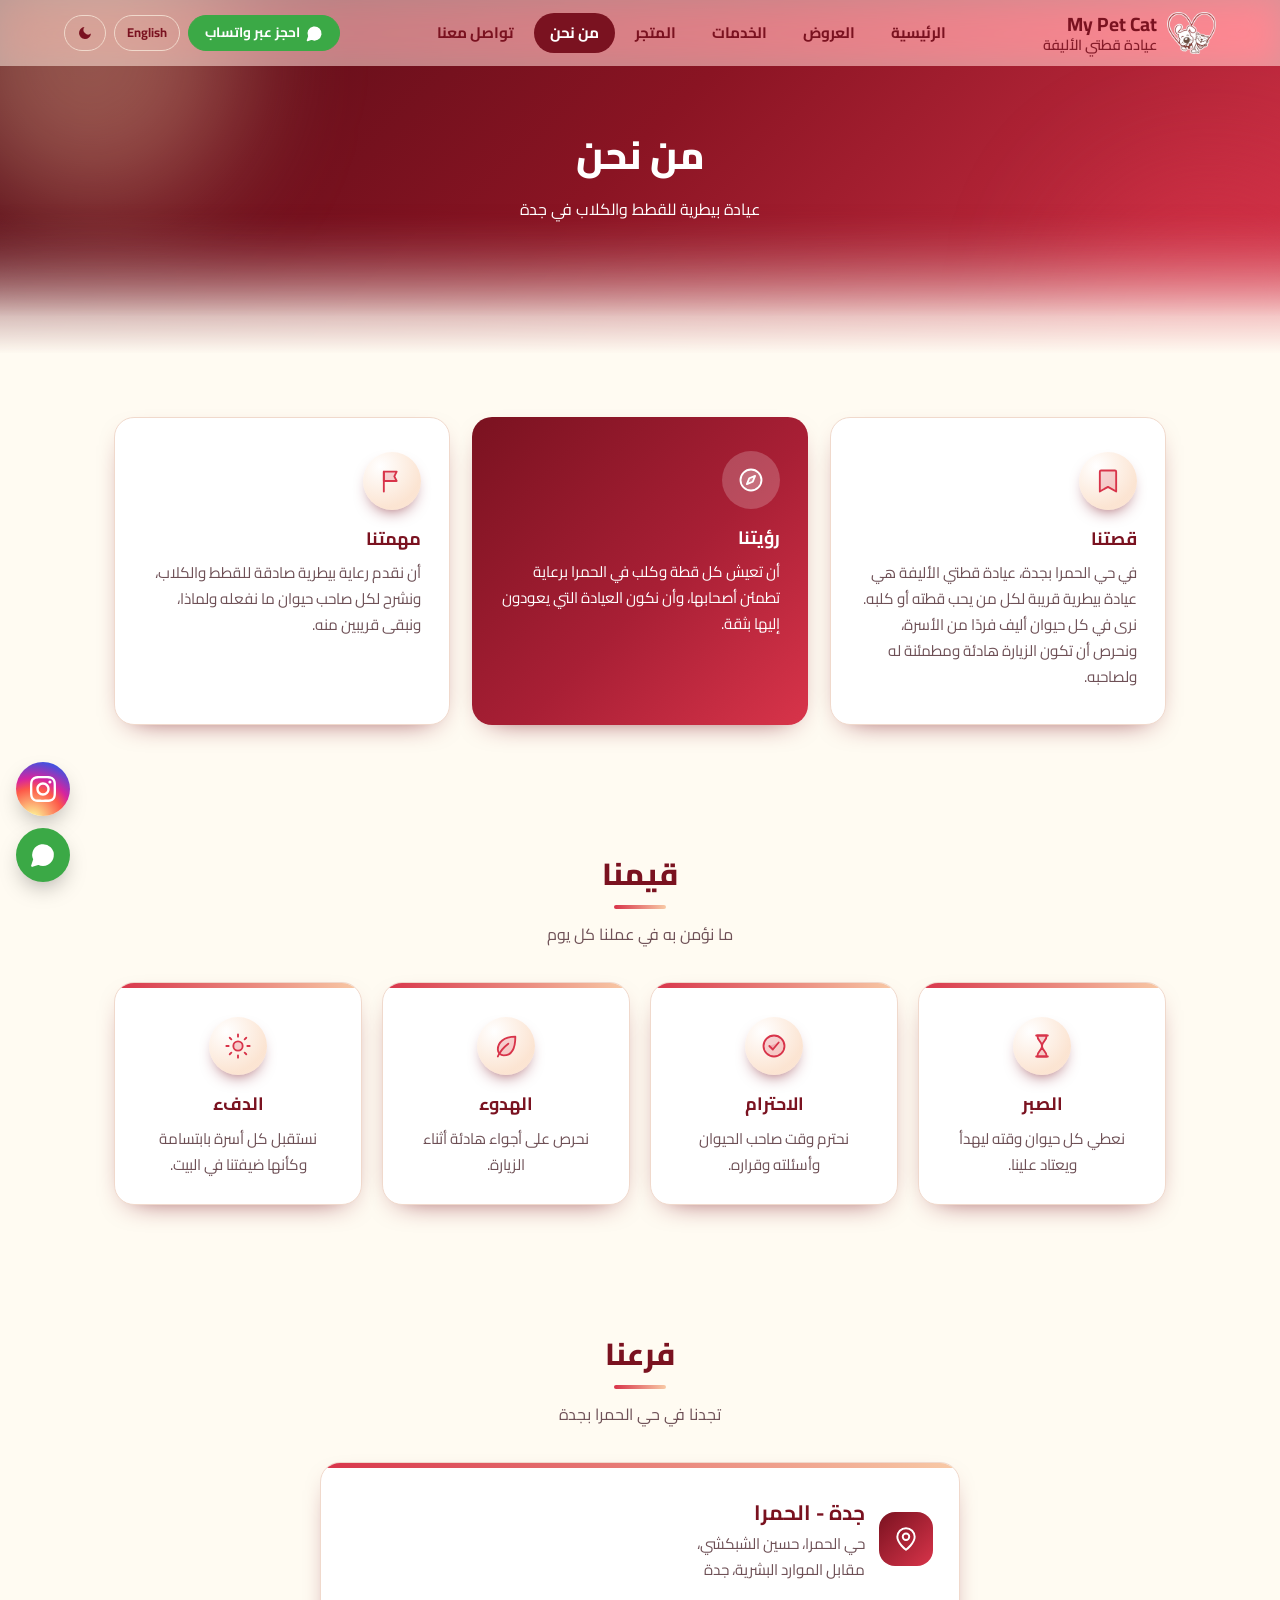
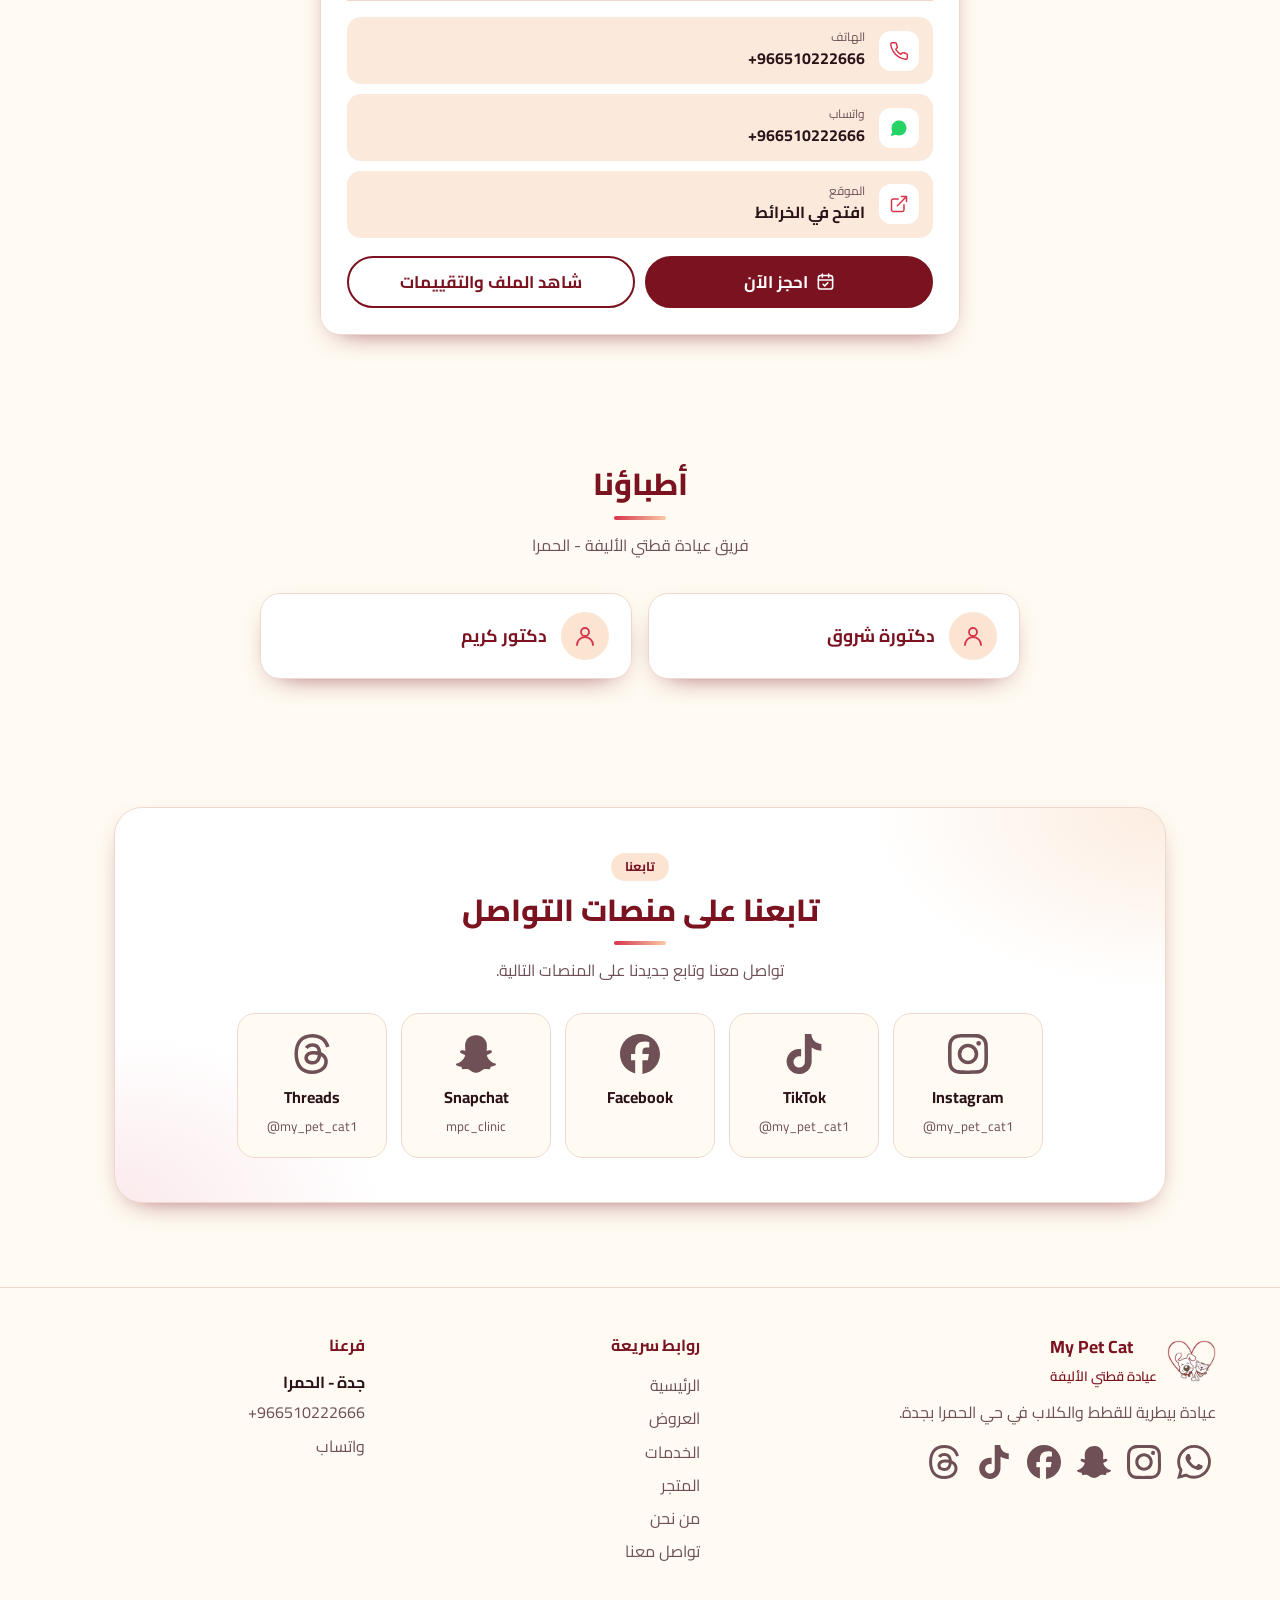
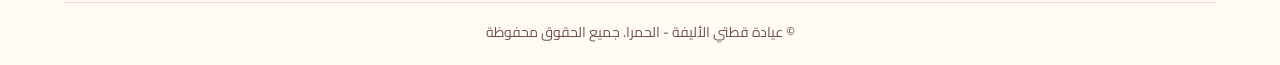
==== commit f88146f0: "Update about.html" ====
--- a/about.html
+++ b/about.html
@@ -7,7 +7,7 @@
 <meta name="description" content="عيادة قطتي الأليفة فرع الحمرا، جدة. رعاية بيطرية للقطط والكلاب. تواصل معنا على واتساب أو اتصل على +966510222666.">
 <link rel="icon" type="image/svg+xml" href="favicon.svg">
 <link rel="preconnect" href="https://fonts.googleapis.com"><link rel="stylesheet" href="https://fonts.googleapis.com/css2?family=Cairo:wght@400;600;700;800&display=swap">
-<link rel="stylesheet" href="style.css">
+<link rel="stylesheet" href="style.css?v=20261127b">
 <script async src="https://www.googletagmanager.com/gtag/js?id=AW-16984802027"></script>
 <script>
 window.dataLayer=window.dataLayer||[];function gtag(){dataLayer.push(arguments)}gtag('js',new Date());gtag('config','AW-16984802027');
@@ -25,5 +25,5 @@
 </head>
 <body data-page="about"><svg width="0" height="0" style="position:absolute" aria-hidden="true"><defs><radialGradient id="igg" cx=".3" cy="1.07" r="1.15"><stop offset="0" stop-color="#fdf497"/><stop offset=".05" stop-color="#fdf497"/><stop offset=".45" stop-color="#fd5949"/><stop offset=".6" stop-color="#d6249f"/><stop offset=".9" stop-color="#285AEB"/></radialGradient></defs></svg><header><a class="brand" href="./"><img src="logo.svg" alt="" width="46" height="39"><div><span data-i18n="brand">My Pet Cat</span><small data-i18n="branch">عيادة قطتي الأليفة</small></div></a><nav id="nav" aria-label="main"><a href="./" data-i18n="nHome">الرئيسية</a><a href="offers.html" data-i18n="nOffers">العروض</a><a href="services.html" data-i18n="nServices">الخدمات</a><a href="shop.html" data-i18n="nShop">المتجر</a><a href="about.html" class="on" aria-current="page" data-i18n="nAbout">من نحن</a><a href="contact.html" data-i18n="nContact">تواصل معنا</a></nav><div class="tools"><a class="hwa wa" href="https://api.whatsapp.com/send?phone=966510222666&text=%D8%A7%D9%84%D8%B3%D9%84%D8%A7%D9%85%20%D8%B9%D9%84%D9%8A%D9%83%D9%85%D8%8C%20%D8%AD%D8%A7%D8%A8%D8%A8%20%D8%A3%D8%AD%D8%AC%D8%B2%20%D9%85%D9%88%D8%B9%D8%AF%20%D9%84%D9%82%D8%B7%D8%AA%D9%8A%20%D9%81%D9%8A%20%D8%B9%D9%8A%D8%A7%D8%AF%D8%A9%20%D9%82%D8%B7%D8%AA%D9%8A%20%D8%A7%D9%84%D8%A3%D9%84%D9%8A%D9%81%D8%A9" target="_blank" rel="noopener"><svg viewBox="0 0 24 24" fill="none" stroke="currentColor" stroke-width="2" stroke-linecap="round" stroke-linejoin="round"><path d="M7.9 20A9 9 0 1 0 4 16.1L2 22z"/><path d="M8 12h.01M12 12h.01M16 12h.01"/></svg><span data-i18n="hdrWa">احجز عبر واتساب</span></a><button id="langBtn" type="button" data-i18n-aria="langAria" aria-label="Switch to English">English</button><button id="themeBtn" type="button" data-i18n-aria="themeAria" aria-label="تبديل الوضع الليلي والنهاري"><svg class="i-moon" viewBox="0 0 24 24"><path d="M21 12.8A9 9 0 1 1 11.2 3a7 7 0 0 0 9.8 9.8z"/></svg><svg class="i-sun" viewBox="0 0 24 24"><circle cx="12" cy="12" r="4.5"/><path d="M12 1.5v3M12 19.5v3M1.5 12h3M19.5 12h3M4.6 4.6l2.1 2.1M17.3 17.3l2.1 2.1M4.6 19.4l2.1-2.1M17.3 6.7l2.1-2.1" stroke="currentColor" stroke-width="2" stroke-linecap="round"/></svg></button><button id="navBtn" type="button" class="navbtn" aria-expanded="false" aria-controls="nav" data-i18n-aria="menuBtn" aria-label="القائمة"><svg viewBox="0 0 24 24" fill="none" stroke="currentColor" stroke-width="2" stroke-linecap="round" stroke-linejoin="round"><path d="M4 6h16M4 12h16M4 18h16"/></svg></button></div></header><main><div class="hero hsub"><div class="blobs"></div><h1 data-i18n="abH">من نحن</h1><p data-i18n="abP">عيادة بيطرية للقطط والكلاب في جدة</p></div><section class="wrap"><div class="three"><div class="tcard rv "><i class="fico nfico"><svg viewBox="0 0 24 24" fill="none" stroke="currentColor" stroke-width="1.6" stroke-linecap="round" stroke-linejoin="round"><g fill="currentColor" fill-opacity=".2"><path d="M6 3h12a1 1 0 0 1 1 1v17l-7-4-7 4V4a1 1 0 0 1 1-1z"/></g></svg></i><h3 data-i18n="stT">قصتنا</h3><p data-i18n="stD">في حي الحمرا بجدة، عيادة قطتي الأليفة هي عيادة بيطرية قريبة لكل من يحب قطته أو كلبه. نرى في كل حيوان أليف فردًا من الأسرة، ونحرص أن تكون الزيارة هادئة ومطمئنة له ولصاحبه.</p></div><div class="tcard rv hi"><i class="fico nfico"><svg viewBox="0 0 24 24" fill="none" stroke="currentColor" stroke-width="1.6" stroke-linecap="round" stroke-linejoin="round"><g fill="currentColor" fill-opacity=".2"><circle cx="12" cy="12" r="9"/><path d="m15.5 8.5-2 5-5 2 2-5z"/></g></svg></i><h3 data-i18n="viT">رؤيتنا</h3><p data-i18n="viD">أن تعيش كل قطة وكلب في الحمرا برعاية تطمئن أصحابها، وأن نكون العيادة التي يعودون إليها بثقة.</p></div><div class="tcard rv "><i class="fico nfico"><svg viewBox="0 0 24 24" fill="none" stroke="currentColor" stroke-width="1.6" stroke-linecap="round" stroke-linejoin="round"><g fill="currentColor" fill-opacity=".2"><path d="M5 21V4"/><path d="M5 4h11l-2 4 2 4H5z"/></g></svg></i><h3 data-i18n="miT">مهمتنا</h3><p data-i18n="miD">أن نقدم رعاية بيطرية صادقة للقطط والكلاب، ونشرح لكل صاحب حيوان ما نفعله ولماذا، ونبقى قريبين منه.</p></div></div></section><section class="wrap"><div class="shead rv"><h2 data-i18n="vaT">قيمنا</h2><p class="sub" data-i18n="vaS">ما نؤمن به في عملنا كل يوم</p></div><div class="grid fgrid4"><div class="fcard rv"><i class="fico nfico"><svg viewBox="0 0 24 24" fill="none" stroke="currentColor" stroke-width="1.6" stroke-linecap="round" stroke-linejoin="round"><g fill="currentColor" fill-opacity=".2"><path d="M7 3h10M7 21h10"/><path d="M8 3c0 5 4 5 4 9s-4 4-4 9h8c0-5-4-5-4-9s4-4 4-9z"/></g></svg></i><h3 data-i18n="v1t">الصبر</h3><p data-i18n="v1d">نعطي كل حيوان وقته ليهدأ ويعتاد علينا.</p></div><div class="fcard rv"><i class="fico nfico"><svg viewBox="0 0 24 24" fill="none" stroke="currentColor" stroke-width="1.6" stroke-linecap="round" stroke-linejoin="round"><g fill="currentColor" fill-opacity=".2"><circle cx="12" cy="12" r="9"/><path d="m8 12 3 3 5-6"/></g></svg></i><h3 data-i18n="v2t">الاحترام</h3><p data-i18n="v2d">نحترم وقت صاحب الحيوان وأسئلته وقراره.</p></div><div class="fcard rv"><i class="fico nfico"><svg viewBox="0 0 24 24" fill="none" stroke="currentColor" stroke-width="1.6" stroke-linecap="round" stroke-linejoin="round"><g fill="currentColor" fill-opacity=".2"><path d="M20 4C10 4 5 9 5 15a5 5 0 0 0 5 5c6 0 10-5 10-16z"/><path d="M5 21c2-5 5-8 9-11"/></g></svg></i><h3 data-i18n="v3t">الهدوء</h3><p data-i18n="v3d">نحرص على أجواء هادئة أثناء الزيارة.</p></div><div class="fcard rv"><i class="fico nfico"><svg viewBox="0 0 24 24" fill="none" stroke="currentColor" stroke-width="1.6" stroke-linecap="round" stroke-linejoin="round"><g fill="currentColor" fill-opacity=".2"><circle cx="12" cy="12" r="4"/><path d="M12 2v2M12 20v2M2 12h2M20 12h2M4.9 4.9l1.4 1.4M17.7 17.7l1.4 1.4M4.9 19.1l1.4-1.4M17.7 6.3l1.4-1.4"/></g></svg></i><h3 data-i18n="v4t">الدفء</h3><p data-i18n="v4d">نستقبل كل أسرة بابتسامة وكأنها ضيفتنا في البيت.</p></div></div></section><section class="wrap"><div class="shead rv"><h2 data-i18n="brT">فرعنا</h2><p class="sub" data-i18n="brS">تجدنا في حي الحمرا بجدة</p></div><div class="one"><div class="bcard rv"><div class="bhead"><i class="bico"><svg viewBox="0 0 24 24" fill="none" stroke="currentColor" stroke-width="1.8" stroke-linecap="round" stroke-linejoin="round"><path d="M20 10c0 6-8 12-8 12S4 16 4 10a8 8 0 0 1 16 0z"/><circle cx="12" cy="10" r="3"/></svg></i><div><h3 data-i18n="brName">جدة - الحمرا</h3><p data-i18n-html="brAddr">حي الحمرا، حسين الشبكشي،<br>مقابل الموارد البشرية، جدة</p></div></div><div class="rows"><a class="row" href="tel:+966510222666"><i class="rico"><svg viewBox="0 0 24 24" fill="none" stroke="currentColor" stroke-width="1.8" stroke-linecap="round" stroke-linejoin="round"><path d="M22 16.9v3a2 2 0 0 1-2.2 2 19.8 19.8 0 0 1-8.6-3.1 19.5 19.5 0 0 1-6-6A19.8 19.8 0 0 1 2.1 4.2 2 2 0 0 1 4.1 2h3a2 2 0 0 1 2 1.7c.1 1 .4 1.9.7 2.8a2 2 0 0 1-.5 2.1L8.1 9.9a16 16 0 0 0 6 6l1.3-1.3a2 2 0 0 1 2.1-.4c.9.3 1.8.6 2.8.7a2 2 0 0 1 1.7 2z"/></svg></i><span><small data-i18n="phoneL">الهاتف</small><b class="ltr">+966510222666</b></span></a><a class="row wa" href="https://api.whatsapp.com/send?phone=966510222666&text=%D8%A7%D9%84%D8%B3%D9%84%D8%A7%D9%85%20%D8%B9%D9%84%D9%8A%D9%83%D9%85%D8%8C%20%D8%AD%D8%A7%D8%A8%D8%A8%20%D8%A3%D8%AD%D8%AC%D8%B2%20%D9%85%D9%88%D8%B9%D8%AF%20%D9%84%D9%82%D8%B7%D8%AA%D9%8A%20%D9%81%D9%8A%20%D8%B9%D9%8A%D8%A7%D8%AF%D8%A9%20%D9%82%D8%B7%D8%AA%D9%8A%20%D8%A7%D9%84%D8%A3%D9%84%D9%8A%D9%81%D8%A9" target="_blank" rel="noopener"><i class="rico g"><svg viewBox="0 0 24 24" fill="none" stroke="currentColor" stroke-width="2" stroke-linecap="round" stroke-linejoin="round"><path d="M7.9 20A9 9 0 1 0 4 16.1L2 22z"/><path d="M8 12h.01M12 12h.01M16 12h.01"/></svg></i><span><small data-i18n="waL">واتساب</small><b class="ltr">+966510222666</b></span></a><a class="row" href="https://www.google.com/maps/dir//%D8%B9%D9%8A%D8%A7%D8%AF%D8%A9+%D9%82%D8%B7%D8%AA%D9%8A+%D8%A7%D9%84%D8%A7%D9%84%D9%8A%D9%81%D8%A9+%D8%A7%D9%84%D8%A8%D9%8A%D8%B7%D8%B1%D9%8A%D8%A9-+MY+PET+CAT+CLINIC%D8%8C+%D8%AD%D8%B3%D9%8A%D9%86+%D8%A7%D9%84%D8%B4%D8%A8%D9%83%D8%B4%D9%8A+%D9%85%D9%82%D8%A7%D8%A8%D9%84+%D8%A7%D9%84%D9%85%D9%88%D8%A7%D8%B1%D8%AF+%D8%A7%D9%84%D8%A8%D8%B4%D8%B1%D9%8A%D8%A9%D8%8C+%D8%AC%D8%AF%D8%A9+%D8%A7%D9%84%D9%85%D9%85%D9%84%D9%83%D8%A9+%D8%A7%D9%84%D8%B9%D8%B1%D8%A8%D9%8A%D8%A9+%D8%A7%D9%84%D8%B3%D8%B9%D9%88%D8%AF%D9%8A%D8%A9%E2%80%AD/@21.5301666,39.1715927,17z/data=!4m16!1m7!3m6!1s0x15c3cfbbed531329:0x65e9e73c35ac6661!2z2LnZitin2K_YqSDZgti32KrZiiDYp9mE2KfZhNmK2YHYqSDYp9mE2KjZiti32LHZitipLSBNWSBQRVQgQ0FUIENMSU5JQw!8m2!3d21.5300418!4d39.1723598!16s%2Fg%2F11y3ybr08f!4m7!1m0!1m5!1m1!1s0x15c3cfbbed531329:0x65e9e73c35ac6661!2m2!1d39.1723598!2d21.5300418?entry=ttu&amp;g_ep=EgoyMDI2MTEyMy4wIKXMDSoASAFQAw%3D%3D" target="_blank" rel="noopener"><i class="rico"><svg viewBox="0 0 24 24" fill="none" stroke="currentColor" stroke-width="1.8" stroke-linecap="round" stroke-linejoin="round"><path d="M15 3h6v6M10 14 21 3M18 13v6a2 2 0 0 1-2 2H5a2 2 0 0 1-2-2V8a2 2 0 0 1 2-2h6"/></svg></i><span><small data-i18n="locL">الموقع</small><b data-i18n="openMap">افتح في الخرائط</b></span></a></div><div class="bact"><span class="bookwrap"><button type="button" class="book bbook" aria-haspopup="menu" aria-expanded="false" aria-controls="mc"><svg viewBox="0 0 24 24" fill="none" stroke="currentColor" stroke-width="2" stroke-linecap="round" stroke-linejoin="round"><rect x="3" y="4.5" width="18" height="17" rx="3"/><path d="M8 2.5v4M16 2.5v4M3 10h18M9 15.5l2 2 4-4"/></svg><span data-i18n="book">احجز الآن</span></button><div class="menu" id="mc" role="menu" data-i18n-aria="menuAria" aria-label="اختر طريقة الحجز"><div class="mt" data-i18n="bookT">اختر طريقة الحجز</div><a class="wa" role="menuitem" href="https://api.whatsapp.com/send?phone=966510222666&text=%D8%A7%D9%84%D8%B3%D9%84%D8%A7%D9%85%20%D8%B9%D9%84%D9%8A%D9%83%D9%85%D8%8C%20%D8%AD%D8%A7%D8%A8%D8%A8%20%D8%A3%D8%AD%D8%AC%D8%B2%20%D9%85%D9%88%D8%B9%D8%AF%20%D9%84%D9%82%D8%B7%D8%AA%D9%8A%20%D9%81%D9%8A%20%D8%B9%D9%8A%D8%A7%D8%AF%D8%A9%20%D9%82%D8%B7%D8%AA%D9%8A%20%D8%A7%D9%84%D8%A3%D9%84%D9%8A%D9%81%D8%A9" target="_blank" rel="noopener"><i class="mi w"><svg viewBox="0 0 24 24" fill="currentColor"><path d="M17.472 14.382c-.297-.149-1.758-.867-2.03-.967-.273-.099-.471-.148-.67.15-.197.297-.767.966-.94 1.164-.173.199-.347.223-.644.075-.297-.15-1.255-.463-2.39-1.475-.883-.788-1.48-1.761-1.653-2.059-.173-.297-.018-.458.13-.606.134-.133.298-.347.446-.52.149-.174.198-.298.298-.497.099-.198.05-.371-.025-.52-.075-.149-.669-1.612-.916-2.207-.242-.579-.487-.5-.669-.51-.173-.008-.371-.01-.57-.01-.198 0-.52.074-.792.372-.272.297-1.04 1.016-1.04 2.479 0 1.462 1.065 2.875 1.213 3.074.149.198 2.096 3.2 5.077 4.487.709.306 1.262.489 1.694.625.712.227 1.36.195 1.871.118.571-.085 1.758-.719 2.006-1.413.248-.694.248-1.289.173-1.413-.074-.124-.272-.198-.57-.347m-5.421 7.403h-.004a9.87 9.87 0 01-5.031-1.378l-.361-.214-3.741.982.998-3.648-.235-.374a9.86 9.86 0 01-1.51-5.26c.001-5.45 4.436-9.884 9.888-9.884 2.64 0 5.122 1.03 6.988 2.898a9.825 9.825 0 012.893 6.994c-.003 5.45-4.437 9.884-9.885 9.884m8.413-18.297A11.815 11.815 0 0012.05 0C5.495 0 .16 5.335.157 11.892c0 2.096.547 4.142 1.588 5.945L.057 24l6.305-1.654a11.882 11.882 0 005.683 1.448h.005c6.554 0 11.89-5.335 11.893-11.893a11.821 11.821 0 00-3.48-8.413Z"/></svg></i><span data-i18n="mWa">واتساب</span></a><a role="menuitem" data-social="Instagram" href="https://ig.me/m/my_pet_cat1" target="_blank" rel="noopener"><i class="mi g"><svg viewBox="0 0 24 24" fill="currentColor"><path d="M7.0301.084c-1.2768.0602-2.1487.264-2.911.5634-.7888.3075-1.4575.72-2.1228 1.3877-.6652.6677-1.075 1.3368-1.3802 2.127-.2954.7638-.4956 1.6365-.552 2.914-.0564 1.2775-.0689 1.6882-.0626 4.947.0062 3.2586.0206 3.6671.0825 4.9473.061 1.2765.264 2.1482.5635 2.9107.308.7889.72 1.4573 1.388 2.1228.6679.6655 1.3365 1.0743 2.1285 1.38.7632.295 1.6361.4961 2.9134.552 1.2773.056 1.6884.069 4.9462.0627 3.2578-.0062 3.668-.0207 4.9478-.0814 1.28-.0607 2.147-.2652 2.9098-.5633.7889-.3086 1.4578-.72 2.1228-1.3881.665-.6682 1.0745-1.3378 1.3795-2.1284.2957-.7632.4966-1.636.552-2.9124.056-1.2809.0692-1.6898.063-4.948-.0063-3.2583-.021-3.6668-.0817-4.9465-.0607-1.2797-.264-2.1487-.5633-2.9117-.3084-.7889-.72-1.4568-1.3876-2.1228C21.2982 1.33 20.628.9208 19.8378.6165 19.074.321 18.2017.1197 16.9244.0645 15.6471.0093 15.236-.005 11.977.0014 8.718.0076 8.31.0215 7.0301.0839m.1402 21.6932c-1.17-.0509-1.8053-.2453-2.2287-.408-.5606-.216-.96-.4771-1.3819-.895-.422-.4178-.6811-.8186-.9-1.378-.1644-.4234-.3624-1.058-.4171-2.228-.0595-1.2645-.072-1.6442-.079-4.848-.007-3.2037.0053-3.583.0607-4.848.05-1.169.2456-1.805.408-2.2282.216-.5613.4762-.96.895-1.3816.4188-.4217.8184-.6814 1.3783-.9003.423-.1651 1.0575-.3614 2.227-.4171 1.2655-.06 1.6447-.072 4.848-.079 3.2033-.007 3.5835.005 4.8495.0608 1.169.0508 1.8053.2445 2.228.408.5608.216.96.4754 1.3816.895.4217.4194.6816.8176.9005 1.3787.1653.4217.3617 1.056.4169 2.2263.0602 1.2655.0739 1.645.0796 4.848.0058 3.203-.0055 3.5834-.061 4.848-.051 1.17-.245 1.8055-.408 2.2294-.216.5604-.4763.96-.8954 1.3814-.419.4215-.8181.6811-1.3783.9-.4224.1649-1.0577.3617-2.2262.4174-1.2656.0595-1.6448.072-4.8493.079-3.2045.007-3.5825-.006-4.848-.0608M16.953 5.5864A1.44 1.44 0 1 0 18.39 4.144a1.44 1.44 0 0 0-1.437 1.4424M5.8385 12.012c.0067 3.4032 2.7706 6.1557 6.173 6.1493 3.4026-.0065 6.157-2.7701 6.1506-6.1733-.0065-3.4032-2.771-6.1565-6.174-6.1498-3.403.0067-6.156 2.771-6.1496 6.1738M8 12.0077a4 4 0 1 1 4.008 3.9921A3.9996 3.9996 0 0 1 8 12.0077"/></svg></i><span data-i18n="mIg">إنستجرام</span></a><a role="menuitem" data-social="Facebook" href="https://m.me/61593882197223?text=%D8%A7%D9%84%D8%B3%D9%84%D8%A7%D9%85%20%D8%B9%D9%84%D9%8A%D9%83%D9%85%D8%8C%20%D8%AD%D8%A7%D8%A8%D8%A8%20%D8%A3%D8%AD%D8%AC%D8%B2%20%D9%85%D9%88%D8%B9%D8%AF%20%D9%84%D9%82%D8%B7%D8%AA%D9%8A%20%D9%81%D9%8A%20%D8%B9%D9%8A%D8%A7%D8%AF%D8%A9%20%D9%82%D8%B7%D8%AA%D9%8A%20%D8%A7%D9%84%D8%A3%D9%84%D9%8A%D9%81%D8%A9" target="_blank" rel="noopener"><i class="mi f" style="--c:#1877F2"><svg viewBox="0 0 24 24"><path d="M9.101 23.691v-7.98H6.627v-3.667h2.474v-1.58c0-4.085 1.848-5.978 5.858-5.978.401 0 .955.042 1.468.103a8.68 8.68 0 0 1 1.141.195v3.325a8.623 8.623 0 0 0-.653-.036 26.805 26.805 0 0 0-.733-.009c-.707 0-1.259.096-1.675.309a1.686 1.686 0 0 0-.679.622c-.258.42-.374.995-.374 1.752v1.297h3.919l-.386 2.103-.287 1.564h-3.246v8.245C19.396 23.238 24 18.179 24 12.044c0-6.627-5.373-12-12-12s-12 5.373-12 12c0 5.628 3.874 10.35 9.101 11.647Z"/></svg></i><span data-i18n="mFb">فيسبوك</span></a></div></span><a class="book ghost" href="https://www.google.com/maps/place/%D8%B9%D9%8A%D8%A7%D8%AF%D8%A9+%D9%82%D8%B7%D8%AA%D9%8A+%D8%A7%D9%84%D8%A7%D9%84%D9%8A%D9%81%D8%A9+%D8%A7%D9%84%D8%A8%D9%8A%D8%B7%D8%B1%D9%8A%D8%A9-+MY+PET+CAT+CLINIC%E2%80%AD/@21.5301666,39.1715927,17z/data=!4m6!3m5!1s0x15c3cfbbed531329:0x65e9e73c35ac6661!8m2!3d21.5300418!4d39.1723598!16s%2Fg%2F11y3ybr08f?entry=ttu&amp;g_ep=EgoyMDI2MTEyMy4wIKXMDSoASAFQAw%3D%3D" target="_blank" rel="noopener" data-i18n="prof">شاهد الملف والتقييمات</a></div></div></div></section><section class="wrap" id="doctors"><div class="shead rv"><h2 data-i18n="drT">أطباؤنا</h2><p class="sub" data-i18n="drS">فريق عيادة قطتي الأليفة - الحمرا</p></div><div class="docs"><div class="dcard rv"><i class="dav"><svg viewBox="0 0 24 24" fill="none" stroke="currentColor" stroke-width="1.8" stroke-linecap="round" stroke-linejoin="round"><circle cx="12" cy="8" r="4"/><path d="M4 21a8 8 0 0 1 16 0"/></svg></i><b data-i18n="dr1">دكتورة شروق</b></div><div class="dcard rv"><i class="dav"><svg viewBox="0 0 24 24" fill="none" stroke="currentColor" stroke-width="1.8" stroke-linecap="round" stroke-linejoin="round"><circle cx="12" cy="8" r="4"/><path d="M4 21a8 8 0 0 1 16 0"/></svg></i><b data-i18n="dr2">دكتور كريم</b></div></div></section><section class="wrap"><div class="folbox rv"><span class="chip" data-i18n="folBadge">تابعنا</span><h2 data-i18n="folT">تابعنا على منصات التواصل</h2><p class="sub" data-i18n="folS">تواصل معنا وتابع جديدنا على المنصات التالية.</p><div class="stiles"><a class="stile" data-social="Instagram" href="https://www.instagram.com/my_pet_cat1?knvt=MXAzeDVhdXh0YTFkNQ==" target="_blank" rel="noopener" aria-label="Instagram"><svg viewBox="0 0 24 24"><path d="M7.0301.084c-1.2768.0602-2.1487.264-2.911.5634-.7888.3075-1.4575.72-2.1228 1.3877-.6652.6677-1.075 1.3368-1.3802 2.127-.2954.7638-.4956 1.6365-.552 2.914-.0564 1.2775-.0689 1.6882-.0626 4.947.0062 3.2586.0206 3.6671.0825 4.9473.061 1.2765.264 2.1482.5635 2.9107.308.7889.72 1.4573 1.388 2.1228.6679.6655 1.3365 1.0743 2.1285 1.38.7632.295 1.6361.4961 2.9134.552 1.2773.056 1.6884.069 4.9462.0627 3.2578-.0062 3.668-.0207 4.9478-.0814 1.28-.0607 2.147-.2652 2.9098-.5633.7889-.3086 1.4578-.72 2.1228-1.3881.665-.6682 1.0745-1.3378 1.3795-2.1284.2957-.7632.4966-1.636.552-2.9124.056-1.2809.0692-1.6898.063-4.948-.0063-3.2583-.021-3.6668-.0817-4.9465-.0607-1.2797-.264-2.1487-.5633-2.9117-.3084-.7889-.72-1.4568-1.3876-2.1228C21.2982 1.33 20.628.9208 19.8378.6165 19.074.321 18.2017.1197 16.9244.0645 15.6471.0093 15.236-.005 11.977.0014 8.718.0076 8.31.0215 7.0301.0839m.1402 21.6932c-1.17-.0509-1.8053-.2453-2.2287-.408-.5606-.216-.96-.4771-1.3819-.895-.422-.4178-.6811-.8186-.9-1.378-.1644-.4234-.3624-1.058-.4171-2.228-.0595-1.2645-.072-1.6442-.079-4.848-.007-3.2037.0053-3.583.0607-4.848.05-1.169.2456-1.805.408-2.2282.216-.5613.4762-.96.895-1.3816.4188-.4217.8184-.6814 1.3783-.9003.423-.1651 1.0575-.3614 2.227-.4171 1.2655-.06 1.6447-.072 4.848-.079 3.2033-.007 3.5835.005 4.8495.0608 1.169.0508 1.8053.2445 2.228.408.5608.216.96.4754 1.3816.895.4217.4194.6816.8176.9005 1.3787.1653.4217.3617 1.056.4169 2.2263.0602 1.2655.0739 1.645.0796 4.848.0058 3.203-.0055 3.5834-.061 4.848-.051 1.17-.245 1.8055-.408 2.2294-.216.5604-.4763.96-.8954 1.3814-.419.4215-.8181.6811-1.3783.9-.4224.1649-1.0577.3617-2.2262.4174-1.2656.0595-1.6448.072-4.8493.079-3.2045.007-3.5825-.006-4.848-.0608M16.953 5.5864A1.44 1.44 0 1 0 18.39 4.144a1.44 1.44 0 0 0-1.437 1.4424M5.8385 12.012c.0067 3.4032 2.7706 6.1557 6.173 6.1493 3.4026-.0065 6.157-2.7701 6.1506-6.1733-.0065-3.4032-2.771-6.1565-6.174-6.1498-3.403.0067-6.156 2.771-6.1496 6.1738M8 12.0077a4 4 0 1 1 4.008 3.9921A3.9996 3.9996 0 0 1 8 12.0077"/></svg><b>Instagram</b><em>@my_pet_cat1</em></a><a class="stile" data-social="TikTok" href="https://www.tiktok.com/@my_pet_cat1" target="_blank" rel="noopener" aria-label="TikTok"><svg viewBox="0 0 24 24"><path d="M12.525.02c1.31-.02 2.61-.01 3.91-.02.08 1.53.63 3.09 1.75 4.17 1.12 1.11 2.7 1.62 4.24 1.79v4.03c-1.44-.05-2.89-.35-4.2-.97-.57-.26-1.1-.59-1.62-.93-.01 2.92.01 5.84-.02 8.75-.08 1.4-.54 2.79-1.35 3.94-1.31 1.92-3.58 3.17-5.91 3.21-1.43.08-2.86-.31-4.08-1.03-2.02-1.19-3.44-3.37-3.65-5.71-.02-.5-.03-1-.01-1.49.18-1.9 1.12-3.72 2.58-4.96 1.66-1.44 3.98-2.13 6.15-1.72.02 1.48-.04 2.96-.04 4.44-.99-.32-2.15-.23-3.02.37-.63.41-1.11 1.04-1.36 1.75-.21.51-.15 1.07-.14 1.61.24 1.64 1.82 3.02 3.5 2.87 1.12-.01 2.19-.66 2.77-1.61.19-.33.4-.67.41-1.06.1-1.79.06-3.57.07-5.36.01-4.03-.01-8.05.02-12.07z"/></svg><b>TikTok</b><em>@my_pet_cat1</em></a><a class="stile" data-social="Facebook" href="https://www.facebook.com/share/1E8m47ogdC/" target="_blank" rel="noopener" aria-label="Facebook"><svg viewBox="0 0 24 24"><path d="M9.101 23.691v-7.98H6.627v-3.667h2.474v-1.58c0-4.085 1.848-5.978 5.858-5.978.401 0 .955.042 1.468.103a8.68 8.68 0 0 1 1.141.195v3.325a8.623 8.623 0 0 0-.653-.036 26.805 26.805 0 0 0-.733-.009c-.707 0-1.259.096-1.675.309a1.686 1.686 0 0 0-.679.622c-.258.42-.374.995-.374 1.752v1.297h3.919l-.386 2.103-.287 1.564h-3.246v8.245C19.396 23.238 24 18.179 24 12.044c0-6.627-5.373-12-12-12s-12 5.373-12 12c0 5.628 3.874 10.35 9.101 11.647Z"/></svg><b>Facebook</b></a><a class="stile" data-social="Snapchat" href="https://www.snapchat.com/add/mpc_clinic?share_id=G8-2mr1uevE&amp;locale=ar-EG" target="_blank" rel="noopener" aria-label="Snapchat"><svg viewBox="0 0 24 24"><path d="M12.206.793c.99 0 4.347.276 5.93 3.821.529 1.193.403 3.219.299 4.847l-.003.06c-.012.18-.022.345-.03.51.075.045.203.09.401.09.3-.016.659-.12 1.033-.301.165-.088.344-.104.464-.104.182 0 .359.029.509.09.45.149.734.479.734.838.015.449-.39.839-1.213 1.168-.089.029-.209.075-.344.119-.45.135-1.139.36-1.333.81-.09.224-.061.524.12.868l.015.015c.06.136 1.526 3.475 4.791 4.014.255.044.435.27.42.509 0 .075-.015.149-.045.225-.24.569-1.273.988-3.146 1.271-.059.091-.12.375-.164.57-.029.179-.074.36-.134.553-.076.271-.27.405-.555.405h-.03c-.135 0-.313-.031-.538-.074-.36-.075-.765-.135-1.273-.135-.3 0-.599.015-.913.074-.6.104-1.123.464-1.723.884-.853.599-1.826 1.288-3.294 1.288-.06 0-.119-.015-.18-.015h-.149c-1.468 0-2.427-.675-3.279-1.288-.599-.42-1.107-.779-1.707-.884-.314-.045-.629-.074-.928-.074-.54 0-.958.089-1.272.149-.211.043-.391.074-.54.074-.374 0-.523-.224-.583-.42-.061-.192-.09-.389-.135-.567-.046-.181-.105-.494-.166-.57-1.918-.222-2.95-.642-3.189-1.226-.031-.063-.052-.15-.055-.225-.015-.243.165-.465.42-.509 3.264-.54 4.73-3.879 4.791-4.02l.016-.029c.18-.345.224-.645.119-.869-.195-.434-.884-.658-1.332-.809-.121-.029-.24-.074-.346-.119-1.107-.435-1.257-.93-1.197-1.273.09-.479.674-.793 1.168-.793.146 0 .27.029.383.074.42.194.789.3 1.104.3.234 0 .384-.06.465-.105l-.046-.569c-.098-1.626-.225-3.651.307-4.837C7.392 1.077 10.739.807 11.727.807l.419-.015h.06z"/></svg><b>Snapchat</b><em>mpc_clinic</em></a><a class="stile" data-social="Threads" href="https://www.threads.com/@my_pet_cat1" target="_blank" rel="noopener" aria-label="Threads"><svg viewBox="0 0 24 24"><path d="M12.186 24h-.007c-3.581-.024-6.334-1.205-8.184-3.509C2.35 18.44 1.5 15.586 1.472 12.01v-.017c.03-3.579.879-6.43 2.525-8.482C5.845 1.205 8.6.024 12.18 0h.014c2.746.02 5.043.725 6.826 2.098 1.677 1.29 2.858 3.13 3.509 5.467l-2.04.569c-1.104-3.96-3.898-5.984-8.304-6.015-2.91.022-5.11.936-6.54 2.717C4.307 6.504 3.616 8.914 3.589 12c.027 3.086.718 5.496 2.057 7.164 1.43 1.783 3.631 2.698 6.54 2.717 2.623-.02 4.358-.631 5.8-2.045 1.647-1.613 1.618-3.593 1.09-4.798-.31-.71-.873-1.3-1.634-1.75-.192 1.352-.622 2.446-1.284 3.272-.886 1.102-2.14 1.704-3.73 1.79-1.202.065-2.361-.218-3.259-.801-1.063-.689-1.685-1.74-1.752-2.964-.065-1.19.408-2.285 1.33-3.082.88-.76 2.119-1.207 3.583-1.291a13.853 13.853 0 0 1 3.02.142c-.126-.742-.375-1.332-.75-1.757-.513-.586-1.308-.883-2.359-.89h-.029c-.844 0-1.992.232-2.721 1.32L7.734 7.847c.98-1.454 2.568-2.256 4.478-2.256h.044c3.194.02 5.097 1.975 5.287 5.388.108.046.216.094.321.142 1.49.7 2.58 1.761 3.154 3.07.797 1.82.871 4.79-1.548 7.158-1.85 1.81-4.094 2.628-7.277 2.65Zm1.003-11.69c-.242 0-.487.007-.739.021-1.836.103-2.98.946-2.916 2.143.067 1.256 1.452 1.839 2.784 1.767 1.224-.065 2.818-.543 3.086-3.71a10.5 10.5 0 0 0-2.215-.221z"/></svg><b>Threads</b><em>@my_pet_cat1</em></a></div></div></section></main><footer><div class="fgrid"><div class="fcol"><div class="fbrand"><img src="logo.svg" alt="" width="46" height="39"><div><b data-i18n="brand">My Pet Cat</b><small data-i18n="branch">عيادة قطتي الأليفة</small></div></div><p data-i18n="footP">عيادة بيطرية للقطط والكلاب في حي الحمرا بجدة.</p><div class="social"><a class="wa" href="https://api.whatsapp.com/send?phone=966510222666&text=%D8%A7%D9%84%D8%B3%D9%84%D8%A7%D9%85%20%D8%B9%D9%84%D9%8A%D9%83%D9%85%D8%8C%20%D8%AD%D8%A7%D8%A8%D8%A8%20%D8%A3%D8%AD%D8%AC%D8%B2%20%D9%85%D9%88%D8%B9%D8%AF%20%D9%84%D9%82%D8%B7%D8%AA%D9%8A%20%D9%81%D9%8A%20%D8%B9%D9%8A%D8%A7%D8%AF%D8%A9%20%D9%82%D8%B7%D8%AA%D9%8A%20%D8%A7%D9%84%D8%A3%D9%84%D9%8A%D9%81%D8%A9" aria-label="WhatsApp" target="_blank" rel="noopener"><svg viewBox="0 0 24 24" fill="currentColor"><path d="M17.472 14.382c-.297-.149-1.758-.867-2.03-.967-.273-.099-.471-.148-.67.15-.197.297-.767.966-.94 1.164-.173.199-.347.223-.644.075-.297-.15-1.255-.463-2.39-1.475-.883-.788-1.48-1.761-1.653-2.059-.173-.297-.018-.458.13-.606.134-.133.298-.347.446-.52.149-.174.198-.298.298-.497.099-.198.05-.371-.025-.52-.075-.149-.669-1.612-.916-2.207-.242-.579-.487-.5-.669-.51-.173-.008-.371-.01-.57-.01-.198 0-.52.074-.792.372-.272.297-1.04 1.016-1.04 2.479 0 1.462 1.065 2.875 1.213 3.074.149.198 2.096 3.2 5.077 4.487.709.306 1.262.489 1.694.625.712.227 1.36.195 1.871.118.571-.085 1.758-.719 2.006-1.413.248-.694.248-1.289.173-1.413-.074-.124-.272-.198-.57-.347m-5.421 7.403h-.004a9.87 9.87 0 01-5.031-1.378l-.361-.214-3.741.982.998-3.648-.235-.374a9.86 9.86 0 01-1.51-5.26c.001-5.45 4.436-9.884 9.888-9.884 2.64 0 5.122 1.03 6.988 2.898a9.825 9.825 0 012.893 6.994c-.003 5.45-4.437 9.884-9.885 9.884m8.413-18.297A11.815 11.815 0 0012.05 0C5.495 0 .16 5.335.157 11.892c0 2.096.547 4.142 1.588 5.945L.057 24l6.305-1.654a11.882 11.882 0 005.683 1.448h.005c6.554 0 11.89-5.335 11.893-11.893a11.821 11.821 0 00-3.48-8.413Z"/></svg></a><a data-social="Instagram" href="https://www.instagram.com/my_pet_cat1?knvt=MXAzeDVhdXh0YTFkNQ==" aria-label="Instagram" target="_blank" rel="noopener"><svg viewBox="0 0 24 24"><path d="M7.0301.084c-1.2768.0602-2.1487.264-2.911.5634-.7888.3075-1.4575.72-2.1228 1.3877-.6652.6677-1.075 1.3368-1.3802 2.127-.2954.7638-.4956 1.6365-.552 2.914-.0564 1.2775-.0689 1.6882-.0626 4.947.0062 3.2586.0206 3.6671.0825 4.9473.061 1.2765.264 2.1482.5635 2.9107.308.7889.72 1.4573 1.388 2.1228.6679.6655 1.3365 1.0743 2.1285 1.38.7632.295 1.6361.4961 2.9134.552 1.2773.056 1.6884.069 4.9462.0627 3.2578-.0062 3.668-.0207 4.9478-.0814 1.28-.0607 2.147-.2652 2.9098-.5633.7889-.3086 1.4578-.72 2.1228-1.3881.665-.6682 1.0745-1.3378 1.3795-2.1284.2957-.7632.4966-1.636.552-2.9124.056-1.2809.0692-1.6898.063-4.948-.0063-3.2583-.021-3.6668-.0817-4.9465-.0607-1.2797-.264-2.1487-.5633-2.9117-.3084-.7889-.72-1.4568-1.3876-2.1228C21.2982 1.33 20.628.9208 19.8378.6165 19.074.321 18.2017.1197 16.9244.0645 15.6471.0093 15.236-.005 11.977.0014 8.718.0076 8.31.0215 7.0301.0839m.1402 21.6932c-1.17-.0509-1.8053-.2453-2.2287-.408-.5606-.216-.96-.4771-1.3819-.895-.422-.4178-.6811-.8186-.9-1.378-.1644-.4234-.3624-1.058-.4171-2.228-.0595-1.2645-.072-1.6442-.079-4.848-.007-3.2037.0053-3.583.0607-4.848.05-1.169.2456-1.805.408-2.2282.216-.5613.4762-.96.895-1.3816.4188-.4217.8184-.6814 1.3783-.9003.423-.1651 1.0575-.3614 2.227-.4171 1.2655-.06 1.6447-.072 4.848-.079 3.2033-.007 3.5835.005 4.8495.0608 1.169.0508 1.8053.2445 2.228.408.5608.216.96.4754 1.3816.895.4217.4194.6816.8176.9005 1.3787.1653.4217.3617 1.056.4169 2.2263.0602 1.2655.0739 1.645.0796 4.848.0058 3.203-.0055 3.5834-.061 4.848-.051 1.17-.245 1.8055-.408 2.2294-.216.5604-.4763.96-.8954 1.3814-.419.4215-.8181.6811-1.3783.9-.4224.1649-1.0577.3617-2.2262.4174-1.2656.0595-1.6448.072-4.8493.079-3.2045.007-3.5825-.006-4.848-.0608M16.953 5.5864A1.44 1.44 0 1 0 18.39 4.144a1.44 1.44 0 0 0-1.437 1.4424M5.8385 12.012c.0067 3.4032 2.7706 6.1557 6.173 6.1493 3.4026-.0065 6.157-2.7701 6.1506-6.1733-.0065-3.4032-2.771-6.1565-6.174-6.1498-3.403.0067-6.156 2.771-6.1496 6.1738M8 12.0077a4 4 0 1 1 4.008 3.9921A3.9996 3.9996 0 0 1 8 12.0077"/></svg></a><a data-social="Snapchat" href="https://www.snapchat.com/add/mpc_clinic?share_id=G8-2mr1uevE&amp;locale=ar-EG" aria-label="Snapchat" target="_blank" rel="noopener"><svg viewBox="0 0 24 24"><path d="M12.206.793c.99 0 4.347.276 5.93 3.821.529 1.193.403 3.219.299 4.847l-.003.06c-.012.18-.022.345-.03.51.075.045.203.09.401.09.3-.016.659-.12 1.033-.301.165-.088.344-.104.464-.104.182 0 .359.029.509.09.45.149.734.479.734.838.015.449-.39.839-1.213 1.168-.089.029-.209.075-.344.119-.45.135-1.139.36-1.333.81-.09.224-.061.524.12.868l.015.015c.06.136 1.526 3.475 4.791 4.014.255.044.435.27.42.509 0 .075-.015.149-.045.225-.24.569-1.273.988-3.146 1.271-.059.091-.12.375-.164.57-.029.179-.074.36-.134.553-.076.271-.27.405-.555.405h-.03c-.135 0-.313-.031-.538-.074-.36-.075-.765-.135-1.273-.135-.3 0-.599.015-.913.074-.6.104-1.123.464-1.723.884-.853.599-1.826 1.288-3.294 1.288-.06 0-.119-.015-.18-.015h-.149c-1.468 0-2.427-.675-3.279-1.288-.599-.42-1.107-.779-1.707-.884-.314-.045-.629-.074-.928-.074-.54 0-.958.089-1.272.149-.211.043-.391.074-.54.074-.374 0-.523-.224-.583-.42-.061-.192-.09-.389-.135-.567-.046-.181-.105-.494-.166-.57-1.918-.222-2.95-.642-3.189-1.226-.031-.063-.052-.15-.055-.225-.015-.243.165-.465.42-.509 3.264-.54 4.73-3.879 4.791-4.02l.016-.029c.18-.345.224-.645.119-.869-.195-.434-.884-.658-1.332-.809-.121-.029-.24-.074-.346-.119-1.107-.435-1.257-.93-1.197-1.273.09-.479.674-.793 1.168-.793.146 0 .27.029.383.074.42.194.789.3 1.104.3.234 0 .384-.06.465-.105l-.046-.569c-.098-1.626-.225-3.651.307-4.837C7.392 1.077 10.739.807 11.727.807l.419-.015h.06z"/></svg></a><a data-social="Facebook" href="https://www.facebook.com/share/1E8m47ogdC/" aria-label="Facebook" target="_blank" rel="noopener"><svg viewBox="0 0 24 24"><path d="M9.101 23.691v-7.98H6.627v-3.667h2.474v-1.58c0-4.085 1.848-5.978 5.858-5.978.401 0 .955.042 1.468.103a8.68 8.68 0 0 1 1.141.195v3.325a8.623 8.623 0 0 0-.653-.036 26.805 26.805 0 0 0-.733-.009c-.707 0-1.259.096-1.675.309a1.686 1.686 0 0 0-.679.622c-.258.42-.374.995-.374 1.752v1.297h3.919l-.386 2.103-.287 1.564h-3.246v8.245C19.396 23.238 24 18.179 24 12.044c0-6.627-5.373-12-12-12s-12 5.373-12 12c0 5.628 3.874 10.35 9.101 11.647Z"/></svg></a><a data-social="TikTok" href="https://www.tiktok.com/@my_pet_cat1" aria-label="TikTok" target="_blank" rel="noopener"><svg viewBox="0 0 24 24"><path d="M12.525.02c1.31-.02 2.61-.01 3.91-.02.08 1.53.63 3.09 1.75 4.17 1.12 1.11 2.7 1.62 4.24 1.79v4.03c-1.44-.05-2.89-.35-4.2-.97-.57-.26-1.1-.59-1.62-.93-.01 2.92.01 5.84-.02 8.75-.08 1.4-.54 2.79-1.35 3.94-1.31 1.92-3.58 3.17-5.91 3.21-1.43.08-2.86-.31-4.08-1.03-2.02-1.19-3.44-3.37-3.65-5.71-.02-.5-.03-1-.01-1.49.18-1.9 1.12-3.72 2.58-4.96 1.66-1.44 3.98-2.13 6.15-1.72.02 1.48-.04 2.96-.04 4.44-.99-.32-2.15-.23-3.02.37-.63.41-1.11 1.04-1.36 1.75-.21.51-.15 1.07-.14 1.61.24 1.64 1.82 3.02 3.5 2.87 1.12-.01 2.19-.66 2.77-1.61.19-.33.4-.67.41-1.06.1-1.79.06-3.57.07-5.36.01-4.03-.01-8.05.02-12.07z"/></svg></a><a data-social="Threads" href="https://www.threads.com/@my_pet_cat1" aria-label="Threads" target="_blank" rel="noopener"><svg viewBox="0 0 24 24"><path d="M12.186 24h-.007c-3.581-.024-6.334-1.205-8.184-3.509C2.35 18.44 1.5 15.586 1.472 12.01v-.017c.03-3.579.879-6.43 2.525-8.482C5.845 1.205 8.6.024 12.18 0h.014c2.746.02 5.043.725 6.826 2.098 1.677 1.29 2.858 3.13 3.509 5.467l-2.04.569c-1.104-3.96-3.898-5.984-8.304-6.015-2.91.022-5.11.936-6.54 2.717C4.307 6.504 3.616 8.914 3.589 12c.027 3.086.718 5.496 2.057 7.164 1.43 1.783 3.631 2.698 6.54 2.717 2.623-.02 4.358-.631 5.8-2.045 1.647-1.613 1.618-3.593 1.09-4.798-.31-.71-.873-1.3-1.634-1.75-.192 1.352-.622 2.446-1.284 3.272-.886 1.102-2.14 1.704-3.73 1.79-1.202.065-2.361-.218-3.259-.801-1.063-.689-1.685-1.74-1.752-2.964-.065-1.19.408-2.285 1.33-3.082.88-.76 2.119-1.207 3.583-1.291a13.853 13.853 0 0 1 3.02.142c-.126-.742-.375-1.332-.75-1.757-.513-.586-1.308-.883-2.359-.89h-.029c-.844 0-1.992.232-2.721 1.32L7.734 7.847c.98-1.454 2.568-2.256 4.478-2.256h.044c3.194.02 5.097 1.975 5.287 5.388.108.046.216.094.321.142 1.49.7 2.58 1.761 3.154 3.07.797 1.82.871 4.79-1.548 7.158-1.85 1.81-4.094 2.628-7.277 2.65Zm1.003-11.69c-.242 0-.487.007-.739.021-1.836.103-2.98.946-2.916 2.143.067 1.256 1.452 1.839 2.784 1.767 1.224-.065 2.818-.543 3.086-3.71a10.5 10.5 0 0 0-2.215-.221z"/></svg></a></div></div><div class="fcol"><h4 data-i18n="quick">روابط سريعة</h4><a href="./" data-i18n="nHome">الرئيسية</a><a href="offers.html" data-i18n="nOffers">العروض</a><a href="services.html" data-i18n="nServices">الخدمات</a><a href="shop.html" data-i18n="nShop">المتجر</a><a href="about.html" data-i18n="nAbout">من نحن</a><a href="contact.html" data-i18n="nContact">تواصل معنا</a></div><div class="fcol"><h4 data-i18n="ourBr">فرعنا</h4><div class="fbr"><b data-i18n="brName">جدة - الحمرا</b><a href="tel:+966510222666"><bdi class="ltr">+966510222666</bdi></a><a class="wa" href="https://api.whatsapp.com/send?phone=966510222666&text=%D8%A7%D9%84%D8%B3%D9%84%D8%A7%D9%85%20%D8%B9%D9%84%D9%8A%D9%83%D9%85%D8%8C%20%D8%AD%D8%A7%D8%A8%D8%A8%20%D8%A3%D8%AD%D8%AC%D8%B2%20%D9%85%D9%88%D8%B9%D8%AF%20%D9%84%D9%82%D8%B7%D8%AA%D9%8A%20%D9%81%D9%8A%20%D8%B9%D9%8A%D8%A7%D8%AF%D8%A9%20%D9%82%D8%B7%D8%AA%D9%8A%20%D8%A7%D9%84%D8%A3%D9%84%D9%8A%D9%81%D8%A9" target="_blank" rel="noopener"><span data-i18n="waL">واتساب</span></a></div></div></div><div class="fcopy" data-i18n="copy">© عيادة قطتي الأليفة - الحمرا. جميع الحقوق محفوظة</div></footer><a class="fab ig" data-social="Instagram" href="https://www.instagram.com/my_pet_cat1?knvt=MXAzeDVhdXh0YTFkNQ==" aria-label="Instagram" target="_blank" rel="noopener"><svg viewBox="0 0 24 24"><path d="M7.0301.084c-1.2768.0602-2.1487.264-2.911.5634-.7888.3075-1.4575.72-2.1228 1.3877-.6652.6677-1.075 1.3368-1.3802 2.127-.2954.7638-.4956 1.6365-.552 2.914-.0564 1.2775-.0689 1.6882-.0626 4.947.0062 3.2586.0206 3.6671.0825 4.9473.061 1.2765.264 2.1482.5635 2.9107.308.7889.72 1.4573 1.388 2.1228.6679.6655 1.3365 1.0743 2.1285 1.38.7632.295 1.6361.4961 2.9134.552 1.2773.056 1.6884.069 4.9462.0627 3.2578-.0062 3.668-.0207 4.9478-.0814 1.28-.0607 2.147-.2652 2.9098-.5633.7889-.3086 1.4578-.72 2.1228-1.3881.665-.6682 1.0745-1.3378 1.3795-2.1284.2957-.7632.4966-1.636.552-2.9124.056-1.2809.0692-1.6898.063-4.948-.0063-3.2583-.021-3.6668-.0817-4.9465-.0607-1.2797-.264-2.1487-.5633-2.9117-.3084-.7889-.72-1.4568-1.3876-2.1228C21.2982 1.33 20.628.9208 19.8378.6165 19.074.321 18.2017.1197 16.9244.0645 15.6471.0093 15.236-.005 11.977.0014 8.718.0076 8.31.0215 7.0301.0839m.1402 21.6932c-1.17-.0509-1.8053-.2453-2.2287-.408-.5606-.216-.96-.4771-1.3819-.895-.422-.4178-.6811-.8186-.9-1.378-.1644-.4234-.3624-1.058-.4171-2.228-.0595-1.2645-.072-1.6442-.079-4.848-.007-3.2037.0053-3.583.0607-4.848.05-1.169.2456-1.805.408-2.2282.216-.5613.4762-.96.895-1.3816.4188-.4217.8184-.6814 1.3783-.9003.423-.1651 1.0575-.3614 2.227-.4171 1.2655-.06 1.6447-.072 4.848-.079 3.2033-.007 3.5835.005 4.8495.0608 1.169.0508 1.8053.2445 2.228.408.5608.216.96.4754 1.3816.895.4217.4194.6816.8176.9005 1.3787.1653.4217.3617 1.056.4169 2.2263.0602 1.2655.0739 1.645.0796 4.848.0058 3.203-.0055 3.5834-.061 4.848-.051 1.17-.245 1.8055-.408 2.2294-.216.5604-.4763.96-.8954 1.3814-.419.4215-.8181.6811-1.3783.9-.4224.1649-1.0577.3617-2.2262.4174-1.2656.0595-1.6448.072-4.8493.079-3.2045.007-3.5825-.006-4.848-.0608M16.953 5.5864A1.44 1.44 0 1 0 18.39 4.144a1.44 1.44 0 0 0-1.437 1.4424M5.8385 12.012c.0067 3.4032 2.7706 6.1557 6.173 6.1493 3.4026-.0065 6.157-2.7701 6.1506-6.1733-.0065-3.4032-2.771-6.1565-6.174-6.1498-3.403.0067-6.156 2.771-6.1496 6.1738M8 12.0077a4 4 0 1 1 4.008 3.9921A3.9996 3.9996 0 0 1 8 12.0077"/></svg></a><a class="wa fab" href="https://api.whatsapp.com/send?phone=966510222666&text=%D8%A7%D9%84%D8%B3%D9%84%D8%A7%D9%85%20%D8%B9%D9%84%D9%8A%D9%83%D9%85%D8%8C%20%D8%AD%D8%A7%D8%A8%D8%A8%20%D8%A3%D8%AD%D8%AC%D8%B2%20%D9%85%D9%88%D8%B9%D8%AF%20%D9%84%D9%82%D8%B7%D8%AA%D9%8A%20%D9%81%D9%8A%20%D8%B9%D9%8A%D8%A7%D8%AF%D8%A9%20%D9%82%D8%B7%D8%AA%D9%8A%20%D8%A7%D9%84%D8%A3%D9%84%D9%8A%D9%81%D8%A9" aria-label="WhatsApp" target="_blank" rel="noopener"><svg viewBox="0 0 24 24" fill="none" stroke="currentColor" stroke-width="2" stroke-linecap="round" stroke-linejoin="round"><path d="M7.9 20A9 9 0 1 0 4 16.1L2 22z"/><path d="M8 12h.01M12 12h.01M16 12h.01"/></svg></a>
 <script>setTimeout(function(){var r=document.querySelectorAll(".rv");for(var i=0;i<r.length;i++)r[i].classList.add("in")},2500)</script>
-<script src="app.js"></script>
+<script src="app.js?v=20261127b"></script>
 </body></html>
--- a/style.css
+++ b/style.css
@@ -75,7 +75,7 @@
 .mi svg{fill:currentColor}
 body::before{content:"";position:fixed;inset:0;z-index:1500;background:rgba(30,10,26,.28);-webkit-backdrop-filter:blur(7px);backdrop-filter:blur(7px);opacity:0;visibility:hidden;pointer-events:none;transition:opacity .25s,visibility .25s}
 body:has(.menu.open)::before{opacity:1;visibility:visible;pointer-events:auto}
-.hero:has(.menu.open){z-index:1600;isolation:auto}
+.hero:has(.menu.open){isolation:auto}
 .bcard:has(.menu.open){z-index:1600}
 /* sections */
 .wrap{max-width:1180px;margin:auto;padding:64px 5%}
@@ -178,11 +178,6 @@
 .stile:hover{transform:translateY(-4px);box-shadow:0 14px 26px -16px var(--shadow)}
 .stile svg{width:40px;height:40px;margin-bottom:6px}
 .stile b{color:var(--fg)}.stile em{font-style:normal;color:var(--mfg);font-size:.82rem;direction:ltr;unicode-bidi:plaintext}
-.stile[data-social=Instagram] svg{fill:url(#igg)}
-.stile[data-social=Facebook] svg{fill:#1877F2}
-.stile[data-social=TikTok] svg,.stile[data-social=Threads] svg{fill:var(--fg)}
-.stile[data-social=TikTok] svg{filter:drop-shadow(-1px -.8px 0 #25F4EE) drop-shadow(1px .8px 0 #FE2C55)}
-.stile[data-social=Snapchat] svg{fill:#FFFC00;stroke:#111;stroke-width:.9px;paint-order:stroke}
 /* footer */
 footer{border-top:1px solid var(--border);margin-top:20px;padding:44px max(5%,calc((100vw - 1180px)/2)) 20px;background:var(--bg)}
 .fgrid{display:grid;grid-template-columns:1.6fr 1fr 1fr;gap:34px}
@@ -197,11 +192,6 @@
 .social a{width:44px;height:44px;display:grid;place-items:center;text-decoration:none}
 .social a svg{width:34px;height:34px;transition:transform .2s}
 .social a:hover svg{transform:translateY(-3px) scale(1.12)}
-.social a.wa svg{fill:#25D366}
-.social a[data-social=Instagram] svg{fill:url(#igg)}
-.social a[data-social=Facebook] svg{fill:#1877F2}
-.social a[data-social=Snapchat] svg{fill:#FFFC00;stroke:#111;stroke-width:.9px;paint-order:stroke}
-.social a[data-social=TikTok] svg,.social a[data-social=Threads] svg{fill:var(--fg)}
 .fcopy{text-align:center;color:var(--mfg);font-size:.88rem;margin-top:34px;padding-top:18px;border-top:1px solid var(--border)}
 .fab{position:fixed;bottom:18px;inset-inline-end:16px;width:54px;height:54px;border-radius:50%;display:grid;place-items:center;z-index:900;color:#fff;box-shadow:0 10px 24px -8px rgba(0,0,0,.4);transition:transform .2s,filter .2s;text-decoration:none}
 .fab.wa{background:var(--wa);animation:pulse 2.8s ease-out 2s infinite}
@@ -316,3 +306,34 @@
 .pprice{margin-top:auto;padding-top:6px}
 .pcard .book{flex:none}
 @media (max-width:600px){.pcard>b{min-height:3.9em}}
+
+/* social icons: neutral by default, each takes its own brand colors on hover */
+.social a svg,.stile svg{fill:var(--mfg);stroke:none;transition:fill .25s,transform .25s,filter .25s}
+.social a:hover svg,.social a:focus-visible svg,.stile:hover svg,.stile:focus-visible svg{transition:fill .25s,transform .25s,filter .25s}
+.social a.wa:hover svg,.social a.wa:focus-visible svg{fill:#25D366}
+.social a[data-social=Instagram]:hover svg,.social a[data-social=Instagram]:focus-visible svg,.stile[data-social=Instagram]:hover svg,.stile[data-social=Instagram]:focus-visible svg{fill:url(#igg)}
+.social a[data-social=Facebook]:hover svg,.social a[data-social=Facebook]:focus-visible svg,.stile[data-social=Facebook]:hover svg,.stile[data-social=Facebook]:focus-visible svg{fill:#1877F2}
+.social a[data-social=Snapchat]:hover svg,.social a[data-social=Snapchat]:focus-visible svg,.stile[data-social=Snapchat]:hover svg,.stile[data-social=Snapchat]:focus-visible svg{fill:#FFFC00;stroke:#111;stroke-width:.9px;paint-order:stroke}
+.social a[data-social=TikTok]:hover svg,.social a[data-social=TikTok]:focus-visible svg,.stile[data-social=TikTok]:hover svg,.stile[data-social=TikTok]:focus-visible svg{fill:var(--fg);filter:drop-shadow(-1px -.8px 0 #25F4EE) drop-shadow(1px .8px 0 #FE2C55)}
+.social a[data-social=Threads]:hover svg,.social a[data-social=Threads]:focus-visible svg,.stile[data-social=Threads]:hover svg,.stile[data-social=Threads]:focus-visible svg{fill:var(--fg)}
+/* header: no hairline under the glass */
+header{border-bottom:0}
+/* menu open: dim and blur only the page below, never the logo or clinic name (no :has() needed) */
+body.mo::before{opacity:1;visibility:visible;pointer-events:auto}
+.hero.mup{z-index:auto;isolation:auto}
+.hero.mup>.bookwrap,.hero.mup>.btn.call{z-index:1600}
+header{z-index:1400}
+.bcard.mup{z-index:1600}
+
+/* about page icons: duotone, round badge */
+.nfico{border-radius:50%;width:58px;height:58px;background:radial-gradient(circle at 30% 25%,#fff 0,var(--ic) 70%);box-shadow:0 8px 18px -10px var(--shadow)}
+.nfico svg{width:28px;height:28px}
+.tcard.hi .nfico{background:rgba(255,255,255,.2);box-shadow:none}
+
+/* home promo card, same look as the offers discount card */
+#promo{padding-top:34px;padding-bottom:0}
+.promo{max-width:760px;margin:0 auto;text-align:center;color:#fff;background:linear-gradient(160deg,#7a1220,#d8344a);border-radius:22px;padding:26px 20px;box-shadow:0 14px 30px -22px var(--shadow)}
+.promo h3{margin:0;font-size:1.5rem;color:#fff}
+.promo p{margin:10px 0 18px;font-weight:700;font-size:1.05rem;color:#fff}
+.promo .promo-b{display:inline-block;background:#fffbf2;color:#7a1220;border-radius:999px;padding:11px 26px;font-weight:800;text-decoration:none}
+#promo[hidden]{display:none}
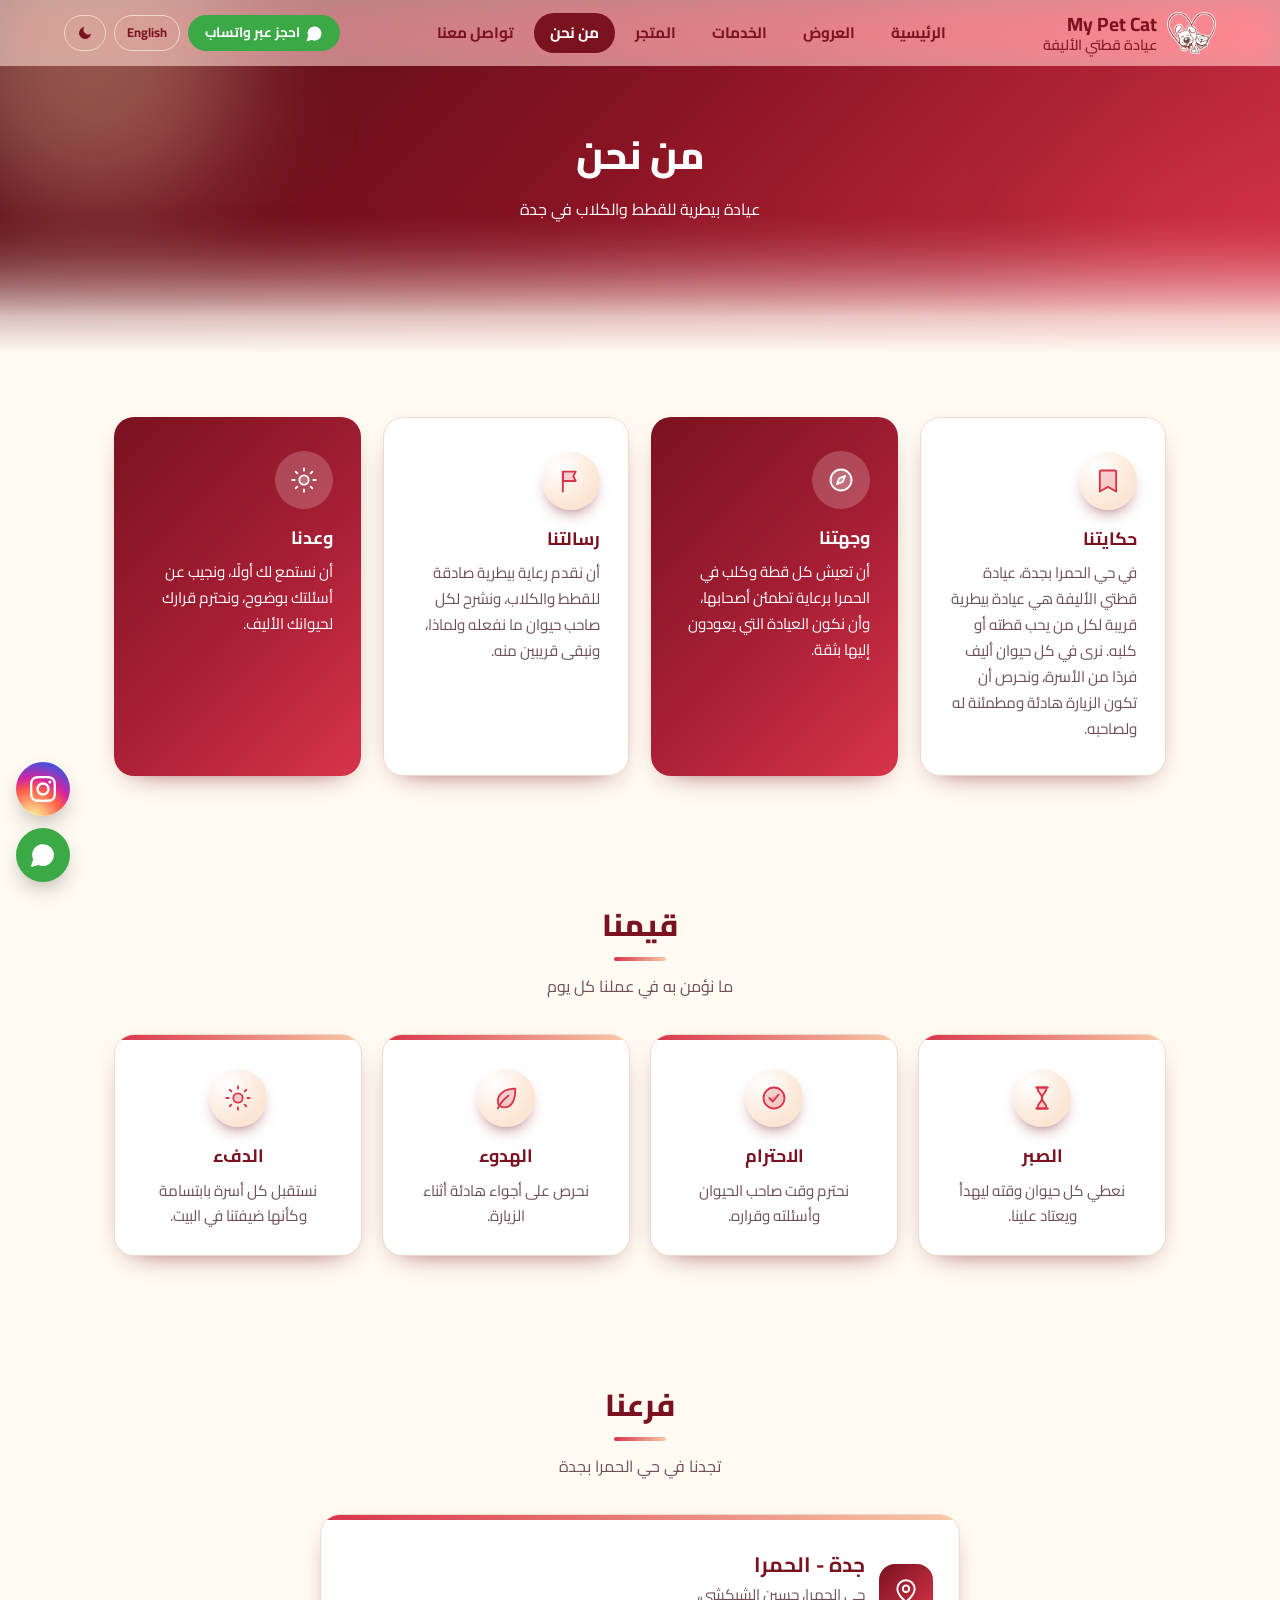
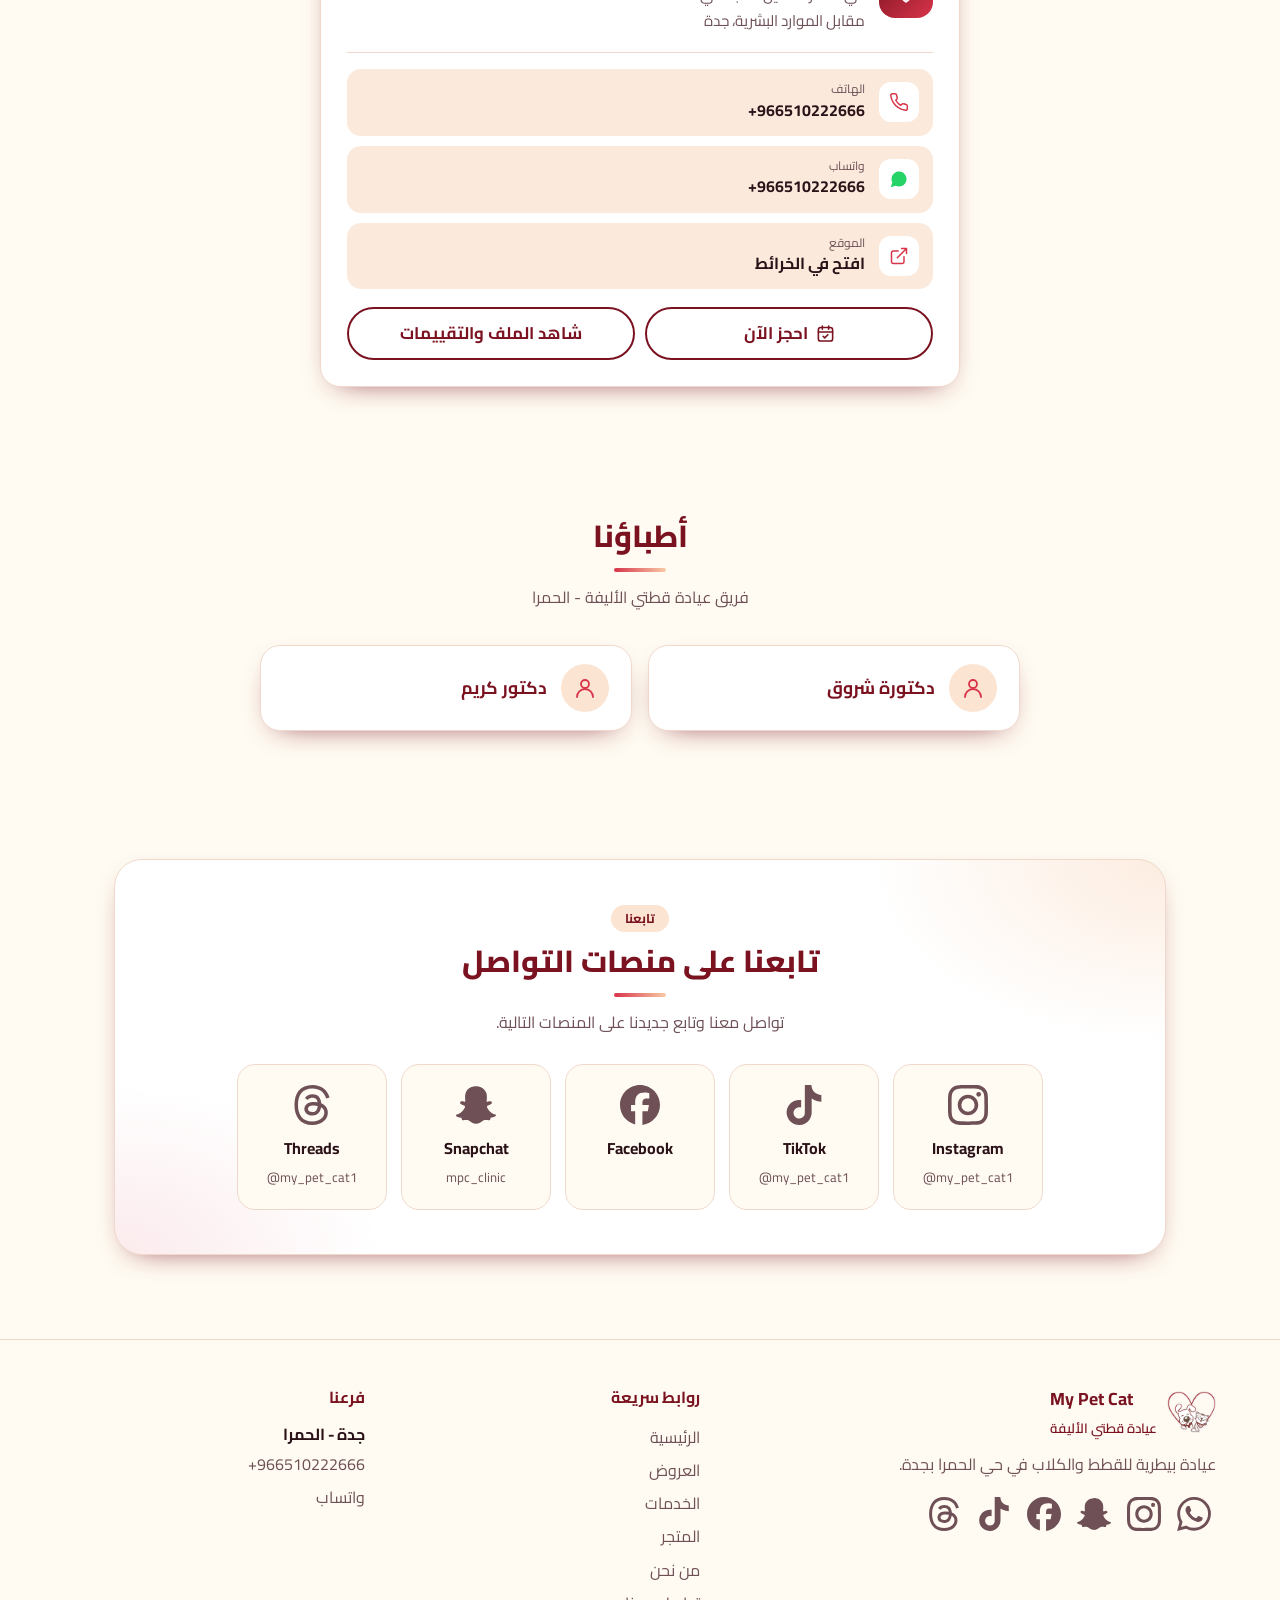
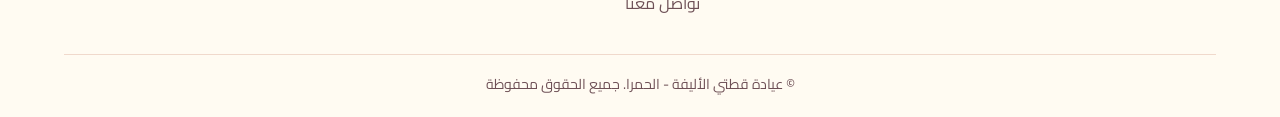
==== commit 332c3b2c: "Update about.html" ====
--- a/about.html
+++ b/about.html
@@ -6,8 +6,8 @@
 <title>من نحن | عيادة قطتي الأليفة - الحمرا</title>
 <meta name="description" content="عيادة قطتي الأليفة فرع الحمرا، جدة. رعاية بيطرية للقطط والكلاب. تواصل معنا على واتساب أو اتصل على +966510222666.">
 <link rel="icon" type="image/svg+xml" href="favicon.svg">
-<link rel="preconnect" href="https://fonts.googleapis.com"><link rel="stylesheet" href="https://fonts.googleapis.com/css2?family=Cairo:wght@400;600;700;800&display=swap">
-<link rel="stylesheet" href="style.css?v=20261127b">
+<link rel="preconnect" href="https://fonts.googleapis.com"><link rel="stylesheet" media="print" onload="this.media='all'" href="https://fonts.googleapis.com/css2?family=Cairo:wght@400;600;700;800&display=swap"><noscript><link rel="stylesheet" href="https://fonts.googleapis.com/css2?family=Cairo:wght@400;600;700;800&display=swap"></noscript>
+<link rel="stylesheet" href="style.css?v=20261127c">
 <script async src="https://www.googletagmanager.com/gtag/js?id=AW-16984802027"></script>
 <script>
 window.dataLayer=window.dataLayer||[];function gtag(){dataLayer.push(arguments)}gtag('js',new Date());gtag('config','AW-16984802027');
@@ -23,7 +23,7 @@
 </script>
 <script>document.documentElement.classList.add("js");try{var _t=localStorage.getItem('theme');if(_t)document.documentElement.setAttribute('data-theme',_t)}catch(e){}</script>
 </head>
-<body data-page="about"><svg width="0" height="0" style="position:absolute" aria-hidden="true"><defs><radialGradient id="igg" cx=".3" cy="1.07" r="1.15"><stop offset="0" stop-color="#fdf497"/><stop offset=".05" stop-color="#fdf497"/><stop offset=".45" stop-color="#fd5949"/><stop offset=".6" stop-color="#d6249f"/><stop offset=".9" stop-color="#285AEB"/></radialGradient></defs></svg><header><a class="brand" href="./"><img src="logo.svg" alt="" width="46" height="39"><div><span data-i18n="brand">My Pet Cat</span><small data-i18n="branch">عيادة قطتي الأليفة</small></div></a><nav id="nav" aria-label="main"><a href="./" data-i18n="nHome">الرئيسية</a><a href="offers.html" data-i18n="nOffers">العروض</a><a href="services.html" data-i18n="nServices">الخدمات</a><a href="shop.html" data-i18n="nShop">المتجر</a><a href="about.html" class="on" aria-current="page" data-i18n="nAbout">من نحن</a><a href="contact.html" data-i18n="nContact">تواصل معنا</a></nav><div class="tools"><a class="hwa wa" href="https://api.whatsapp.com/send?phone=966510222666&text=%D8%A7%D9%84%D8%B3%D9%84%D8%A7%D9%85%20%D8%B9%D9%84%D9%8A%D9%83%D9%85%D8%8C%20%D8%AD%D8%A7%D8%A8%D8%A8%20%D8%A3%D8%AD%D8%AC%D8%B2%20%D9%85%D9%88%D8%B9%D8%AF%20%D9%84%D9%82%D8%B7%D8%AA%D9%8A%20%D9%81%D9%8A%20%D8%B9%D9%8A%D8%A7%D8%AF%D8%A9%20%D9%82%D8%B7%D8%AA%D9%8A%20%D8%A7%D9%84%D8%A3%D9%84%D9%8A%D9%81%D8%A9" target="_blank" rel="noopener"><svg viewBox="0 0 24 24" fill="none" stroke="currentColor" stroke-width="2" stroke-linecap="round" stroke-linejoin="round"><path d="M7.9 20A9 9 0 1 0 4 16.1L2 22z"/><path d="M8 12h.01M12 12h.01M16 12h.01"/></svg><span data-i18n="hdrWa">احجز عبر واتساب</span></a><button id="langBtn" type="button" data-i18n-aria="langAria" aria-label="Switch to English">English</button><button id="themeBtn" type="button" data-i18n-aria="themeAria" aria-label="تبديل الوضع الليلي والنهاري"><svg class="i-moon" viewBox="0 0 24 24"><path d="M21 12.8A9 9 0 1 1 11.2 3a7 7 0 0 0 9.8 9.8z"/></svg><svg class="i-sun" viewBox="0 0 24 24"><circle cx="12" cy="12" r="4.5"/><path d="M12 1.5v3M12 19.5v3M1.5 12h3M19.5 12h3M4.6 4.6l2.1 2.1M17.3 17.3l2.1 2.1M4.6 19.4l2.1-2.1M17.3 6.7l2.1-2.1" stroke="currentColor" stroke-width="2" stroke-linecap="round"/></svg></button><button id="navBtn" type="button" class="navbtn" aria-expanded="false" aria-controls="nav" data-i18n-aria="menuBtn" aria-label="القائمة"><svg viewBox="0 0 24 24" fill="none" stroke="currentColor" stroke-width="2" stroke-linecap="round" stroke-linejoin="round"><path d="M4 6h16M4 12h16M4 18h16"/></svg></button></div></header><main><div class="hero hsub"><div class="blobs"></div><h1 data-i18n="abH">من نحن</h1><p data-i18n="abP">عيادة بيطرية للقطط والكلاب في جدة</p></div><section class="wrap"><div class="three"><div class="tcard rv "><i class="fico nfico"><svg viewBox="0 0 24 24" fill="none" stroke="currentColor" stroke-width="1.6" stroke-linecap="round" stroke-linejoin="round"><g fill="currentColor" fill-opacity=".2"><path d="M6 3h12a1 1 0 0 1 1 1v17l-7-4-7 4V4a1 1 0 0 1 1-1z"/></g></svg></i><h3 data-i18n="stT">قصتنا</h3><p data-i18n="stD">في حي الحمرا بجدة، عيادة قطتي الأليفة هي عيادة بيطرية قريبة لكل من يحب قطته أو كلبه. نرى في كل حيوان أليف فردًا من الأسرة، ونحرص أن تكون الزيارة هادئة ومطمئنة له ولصاحبه.</p></div><div class="tcard rv hi"><i class="fico nfico"><svg viewBox="0 0 24 24" fill="none" stroke="currentColor" stroke-width="1.6" stroke-linecap="round" stroke-linejoin="round"><g fill="currentColor" fill-opacity=".2"><circle cx="12" cy="12" r="9"/><path d="m15.5 8.5-2 5-5 2 2-5z"/></g></svg></i><h3 data-i18n="viT">رؤيتنا</h3><p data-i18n="viD">أن تعيش كل قطة وكلب في الحمرا برعاية تطمئن أصحابها، وأن نكون العيادة التي يعودون إليها بثقة.</p></div><div class="tcard rv "><i class="fico nfico"><svg viewBox="0 0 24 24" fill="none" stroke="currentColor" stroke-width="1.6" stroke-linecap="round" stroke-linejoin="round"><g fill="currentColor" fill-opacity=".2"><path d="M5 21V4"/><path d="M5 4h11l-2 4 2 4H5z"/></g></svg></i><h3 data-i18n="miT">مهمتنا</h3><p data-i18n="miD">أن نقدم رعاية بيطرية صادقة للقطط والكلاب، ونشرح لكل صاحب حيوان ما نفعله ولماذا، ونبقى قريبين منه.</p></div></div></section><section class="wrap"><div class="shead rv"><h2 data-i18n="vaT">قيمنا</h2><p class="sub" data-i18n="vaS">ما نؤمن به في عملنا كل يوم</p></div><div class="grid fgrid4"><div class="fcard rv"><i class="fico nfico"><svg viewBox="0 0 24 24" fill="none" stroke="currentColor" stroke-width="1.6" stroke-linecap="round" stroke-linejoin="round"><g fill="currentColor" fill-opacity=".2"><path d="M7 3h10M7 21h10"/><path d="M8 3c0 5 4 5 4 9s-4 4-4 9h8c0-5-4-5-4-9s4-4 4-9z"/></g></svg></i><h3 data-i18n="v1t">الصبر</h3><p data-i18n="v1d">نعطي كل حيوان وقته ليهدأ ويعتاد علينا.</p></div><div class="fcard rv"><i class="fico nfico"><svg viewBox="0 0 24 24" fill="none" stroke="currentColor" stroke-width="1.6" stroke-linecap="round" stroke-linejoin="round"><g fill="currentColor" fill-opacity=".2"><circle cx="12" cy="12" r="9"/><path d="m8 12 3 3 5-6"/></g></svg></i><h3 data-i18n="v2t">الاحترام</h3><p data-i18n="v2d">نحترم وقت صاحب الحيوان وأسئلته وقراره.</p></div><div class="fcard rv"><i class="fico nfico"><svg viewBox="0 0 24 24" fill="none" stroke="currentColor" stroke-width="1.6" stroke-linecap="round" stroke-linejoin="round"><g fill="currentColor" fill-opacity=".2"><path d="M20 4C10 4 5 9 5 15a5 5 0 0 0 5 5c6 0 10-5 10-16z"/><path d="M5 21c2-5 5-8 9-11"/></g></svg></i><h3 data-i18n="v3t">الهدوء</h3><p data-i18n="v3d">نحرص على أجواء هادئة أثناء الزيارة.</p></div><div class="fcard rv"><i class="fico nfico"><svg viewBox="0 0 24 24" fill="none" stroke="currentColor" stroke-width="1.6" stroke-linecap="round" stroke-linejoin="round"><g fill="currentColor" fill-opacity=".2"><circle cx="12" cy="12" r="4"/><path d="M12 2v2M12 20v2M2 12h2M20 12h2M4.9 4.9l1.4 1.4M17.7 17.7l1.4 1.4M4.9 19.1l1.4-1.4M17.7 6.3l1.4-1.4"/></g></svg></i><h3 data-i18n="v4t">الدفء</h3><p data-i18n="v4d">نستقبل كل أسرة بابتسامة وكأنها ضيفتنا في البيت.</p></div></div></section><section class="wrap"><div class="shead rv"><h2 data-i18n="brT">فرعنا</h2><p class="sub" data-i18n="brS">تجدنا في حي الحمرا بجدة</p></div><div class="one"><div class="bcard rv"><div class="bhead"><i class="bico"><svg viewBox="0 0 24 24" fill="none" stroke="currentColor" stroke-width="1.8" stroke-linecap="round" stroke-linejoin="round"><path d="M20 10c0 6-8 12-8 12S4 16 4 10a8 8 0 0 1 16 0z"/><circle cx="12" cy="10" r="3"/></svg></i><div><h3 data-i18n="brName">جدة - الحمرا</h3><p data-i18n-html="brAddr">حي الحمرا، حسين الشبكشي،<br>مقابل الموارد البشرية، جدة</p></div></div><div class="rows"><a class="row" href="tel:+966510222666"><i class="rico"><svg viewBox="0 0 24 24" fill="none" stroke="currentColor" stroke-width="1.8" stroke-linecap="round" stroke-linejoin="round"><path d="M22 16.9v3a2 2 0 0 1-2.2 2 19.8 19.8 0 0 1-8.6-3.1 19.5 19.5 0 0 1-6-6A19.8 19.8 0 0 1 2.1 4.2 2 2 0 0 1 4.1 2h3a2 2 0 0 1 2 1.7c.1 1 .4 1.9.7 2.8a2 2 0 0 1-.5 2.1L8.1 9.9a16 16 0 0 0 6 6l1.3-1.3a2 2 0 0 1 2.1-.4c.9.3 1.8.6 2.8.7a2 2 0 0 1 1.7 2z"/></svg></i><span><small data-i18n="phoneL">الهاتف</small><b class="ltr">+966510222666</b></span></a><a class="row wa" href="https://api.whatsapp.com/send?phone=966510222666&text=%D8%A7%D9%84%D8%B3%D9%84%D8%A7%D9%85%20%D8%B9%D9%84%D9%8A%D9%83%D9%85%D8%8C%20%D8%AD%D8%A7%D8%A8%D8%A8%20%D8%A3%D8%AD%D8%AC%D8%B2%20%D9%85%D9%88%D8%B9%D8%AF%20%D9%84%D9%82%D8%B7%D8%AA%D9%8A%20%D9%81%D9%8A%20%D8%B9%D9%8A%D8%A7%D8%AF%D8%A9%20%D9%82%D8%B7%D8%AA%D9%8A%20%D8%A7%D9%84%D8%A3%D9%84%D9%8A%D9%81%D8%A9" target="_blank" rel="noopener"><i class="rico g"><svg viewBox="0 0 24 24" fill="none" stroke="currentColor" stroke-width="2" stroke-linecap="round" stroke-linejoin="round"><path d="M7.9 20A9 9 0 1 0 4 16.1L2 22z"/><path d="M8 12h.01M12 12h.01M16 12h.01"/></svg></i><span><small data-i18n="waL">واتساب</small><b class="ltr">+966510222666</b></span></a><a class="row" href="https://www.google.com/maps/dir//%D8%B9%D9%8A%D8%A7%D8%AF%D8%A9+%D9%82%D8%B7%D8%AA%D9%8A+%D8%A7%D9%84%D8%A7%D9%84%D9%8A%D9%81%D8%A9+%D8%A7%D9%84%D8%A8%D9%8A%D8%B7%D8%B1%D9%8A%D8%A9-+MY+PET+CAT+CLINIC%D8%8C+%D8%AD%D8%B3%D9%8A%D9%86+%D8%A7%D9%84%D8%B4%D8%A8%D9%83%D8%B4%D9%8A+%D9%85%D9%82%D8%A7%D8%A8%D9%84+%D8%A7%D9%84%D9%85%D9%88%D8%A7%D8%B1%D8%AF+%D8%A7%D9%84%D8%A8%D8%B4%D8%B1%D9%8A%D8%A9%D8%8C+%D8%AC%D8%AF%D8%A9+%D8%A7%D9%84%D9%85%D9%85%D9%84%D9%83%D8%A9+%D8%A7%D9%84%D8%B9%D8%B1%D8%A8%D9%8A%D8%A9+%D8%A7%D9%84%D8%B3%D8%B9%D9%88%D8%AF%D9%8A%D8%A9%E2%80%AD/@21.5301666,39.1715927,17z/data=!4m16!1m7!3m6!1s0x15c3cfbbed531329:0x65e9e73c35ac6661!2z2LnZitin2K_YqSDZgti32KrZiiDYp9mE2KfZhNmK2YHYqSDYp9mE2KjZiti32LHZitipLSBNWSBQRVQgQ0FUIENMSU5JQw!8m2!3d21.5300418!4d39.1723598!16s%2Fg%2F11y3ybr08f!4m7!1m0!1m5!1m1!1s0x15c3cfbbed531329:0x65e9e73c35ac6661!2m2!1d39.1723598!2d21.5300418?entry=ttu&amp;g_ep=EgoyMDI2MTEyMy4wIKXMDSoASAFQAw%3D%3D" target="_blank" rel="noopener"><i class="rico"><svg viewBox="0 0 24 24" fill="none" stroke="currentColor" stroke-width="1.8" stroke-linecap="round" stroke-linejoin="round"><path d="M15 3h6v6M10 14 21 3M18 13v6a2 2 0 0 1-2 2H5a2 2 0 0 1-2-2V8a2 2 0 0 1 2-2h6"/></svg></i><span><small data-i18n="locL">الموقع</small><b data-i18n="openMap">افتح في الخرائط</b></span></a></div><div class="bact"><span class="bookwrap"><button type="button" class="book bbook" aria-haspopup="menu" aria-expanded="false" aria-controls="mc"><svg viewBox="0 0 24 24" fill="none" stroke="currentColor" stroke-width="2" stroke-linecap="round" stroke-linejoin="round"><rect x="3" y="4.5" width="18" height="17" rx="3"/><path d="M8 2.5v4M16 2.5v4M3 10h18M9 15.5l2 2 4-4"/></svg><span data-i18n="book">احجز الآن</span></button><div class="menu" id="mc" role="menu" data-i18n-aria="menuAria" aria-label="اختر طريقة الحجز"><div class="mt" data-i18n="bookT">اختر طريقة الحجز</div><a class="wa" role="menuitem" href="https://api.whatsapp.com/send?phone=966510222666&text=%D8%A7%D9%84%D8%B3%D9%84%D8%A7%D9%85%20%D8%B9%D9%84%D9%8A%D9%83%D9%85%D8%8C%20%D8%AD%D8%A7%D8%A8%D8%A8%20%D8%A3%D8%AD%D8%AC%D8%B2%20%D9%85%D9%88%D8%B9%D8%AF%20%D9%84%D9%82%D8%B7%D8%AA%D9%8A%20%D9%81%D9%8A%20%D8%B9%D9%8A%D8%A7%D8%AF%D8%A9%20%D9%82%D8%B7%D8%AA%D9%8A%20%D8%A7%D9%84%D8%A3%D9%84%D9%8A%D9%81%D8%A9" target="_blank" rel="noopener"><i class="mi w"><svg viewBox="0 0 24 24" fill="currentColor"><path d="M17.472 14.382c-.297-.149-1.758-.867-2.03-.967-.273-.099-.471-.148-.67.15-.197.297-.767.966-.94 1.164-.173.199-.347.223-.644.075-.297-.15-1.255-.463-2.39-1.475-.883-.788-1.48-1.761-1.653-2.059-.173-.297-.018-.458.13-.606.134-.133.298-.347.446-.52.149-.174.198-.298.298-.497.099-.198.05-.371-.025-.52-.075-.149-.669-1.612-.916-2.207-.242-.579-.487-.5-.669-.51-.173-.008-.371-.01-.57-.01-.198 0-.52.074-.792.372-.272.297-1.04 1.016-1.04 2.479 0 1.462 1.065 2.875 1.213 3.074.149.198 2.096 3.2 5.077 4.487.709.306 1.262.489 1.694.625.712.227 1.36.195 1.871.118.571-.085 1.758-.719 2.006-1.413.248-.694.248-1.289.173-1.413-.074-.124-.272-.198-.57-.347m-5.421 7.403h-.004a9.87 9.87 0 01-5.031-1.378l-.361-.214-3.741.982.998-3.648-.235-.374a9.86 9.86 0 01-1.51-5.26c.001-5.45 4.436-9.884 9.888-9.884 2.64 0 5.122 1.03 6.988 2.898a9.825 9.825 0 012.893 6.994c-.003 5.45-4.437 9.884-9.885 9.884m8.413-18.297A11.815 11.815 0 0012.05 0C5.495 0 .16 5.335.157 11.892c0 2.096.547 4.142 1.588 5.945L.057 24l6.305-1.654a11.882 11.882 0 005.683 1.448h.005c6.554 0 11.89-5.335 11.893-11.893a11.821 11.821 0 00-3.48-8.413Z"/></svg></i><span data-i18n="mWa">واتساب</span></a><a role="menuitem" data-social="Instagram" href="https://ig.me/m/my_pet_cat1" target="_blank" rel="noopener"><i class="mi g"><svg viewBox="0 0 24 24" fill="currentColor"><path d="M7.0301.084c-1.2768.0602-2.1487.264-2.911.5634-.7888.3075-1.4575.72-2.1228 1.3877-.6652.6677-1.075 1.3368-1.3802 2.127-.2954.7638-.4956 1.6365-.552 2.914-.0564 1.2775-.0689 1.6882-.0626 4.947.0062 3.2586.0206 3.6671.0825 4.9473.061 1.2765.264 2.1482.5635 2.9107.308.7889.72 1.4573 1.388 2.1228.6679.6655 1.3365 1.0743 2.1285 1.38.7632.295 1.6361.4961 2.9134.552 1.2773.056 1.6884.069 4.9462.0627 3.2578-.0062 3.668-.0207 4.9478-.0814 1.28-.0607 2.147-.2652 2.9098-.5633.7889-.3086 1.4578-.72 2.1228-1.3881.665-.6682 1.0745-1.3378 1.3795-2.1284.2957-.7632.4966-1.636.552-2.9124.056-1.2809.0692-1.6898.063-4.948-.0063-3.2583-.021-3.6668-.0817-4.9465-.0607-1.2797-.264-2.1487-.5633-2.9117-.3084-.7889-.72-1.4568-1.3876-2.1228C21.2982 1.33 20.628.9208 19.8378.6165 19.074.321 18.2017.1197 16.9244.0645 15.6471.0093 15.236-.005 11.977.0014 8.718.0076 8.31.0215 7.0301.0839m.1402 21.6932c-1.17-.0509-1.8053-.2453-2.2287-.408-.5606-.216-.96-.4771-1.3819-.895-.422-.4178-.6811-.8186-.9-1.378-.1644-.4234-.3624-1.058-.4171-2.228-.0595-1.2645-.072-1.6442-.079-4.848-.007-3.2037.0053-3.583.0607-4.848.05-1.169.2456-1.805.408-2.2282.216-.5613.4762-.96.895-1.3816.4188-.4217.8184-.6814 1.3783-.9003.423-.1651 1.0575-.3614 2.227-.4171 1.2655-.06 1.6447-.072 4.848-.079 3.2033-.007 3.5835.005 4.8495.0608 1.169.0508 1.8053.2445 2.228.408.5608.216.96.4754 1.3816.895.4217.4194.6816.8176.9005 1.3787.1653.4217.3617 1.056.4169 2.2263.0602 1.2655.0739 1.645.0796 4.848.0058 3.203-.0055 3.5834-.061 4.848-.051 1.17-.245 1.8055-.408 2.2294-.216.5604-.4763.96-.8954 1.3814-.419.4215-.8181.6811-1.3783.9-.4224.1649-1.0577.3617-2.2262.4174-1.2656.0595-1.6448.072-4.8493.079-3.2045.007-3.5825-.006-4.848-.0608M16.953 5.5864A1.44 1.44 0 1 0 18.39 4.144a1.44 1.44 0 0 0-1.437 1.4424M5.8385 12.012c.0067 3.4032 2.7706 6.1557 6.173 6.1493 3.4026-.0065 6.157-2.7701 6.1506-6.1733-.0065-3.4032-2.771-6.1565-6.174-6.1498-3.403.0067-6.156 2.771-6.1496 6.1738M8 12.0077a4 4 0 1 1 4.008 3.9921A3.9996 3.9996 0 0 1 8 12.0077"/></svg></i><span data-i18n="mIg">إنستجرام</span></a><a role="menuitem" data-social="Facebook" href="https://m.me/61593882197223?text=%D8%A7%D9%84%D8%B3%D9%84%D8%A7%D9%85%20%D8%B9%D9%84%D9%8A%D9%83%D9%85%D8%8C%20%D8%AD%D8%A7%D8%A8%D8%A8%20%D8%A3%D8%AD%D8%AC%D8%B2%20%D9%85%D9%88%D8%B9%D8%AF%20%D9%84%D9%82%D8%B7%D8%AA%D9%8A%20%D9%81%D9%8A%20%D8%B9%D9%8A%D8%A7%D8%AF%D8%A9%20%D9%82%D8%B7%D8%AA%D9%8A%20%D8%A7%D9%84%D8%A3%D9%84%D9%8A%D9%81%D8%A9" target="_blank" rel="noopener"><i class="mi f" style="--c:#1877F2"><svg viewBox="0 0 24 24"><path d="M9.101 23.691v-7.98H6.627v-3.667h2.474v-1.58c0-4.085 1.848-5.978 5.858-5.978.401 0 .955.042 1.468.103a8.68 8.68 0 0 1 1.141.195v3.325a8.623 8.623 0 0 0-.653-.036 26.805 26.805 0 0 0-.733-.009c-.707 0-1.259.096-1.675.309a1.686 1.686 0 0 0-.679.622c-.258.42-.374.995-.374 1.752v1.297h3.919l-.386 2.103-.287 1.564h-3.246v8.245C19.396 23.238 24 18.179 24 12.044c0-6.627-5.373-12-12-12s-12 5.373-12 12c0 5.628 3.874 10.35 9.101 11.647Z"/></svg></i><span data-i18n="mFb">فيسبوك</span></a></div></span><a class="book ghost" href="https://www.google.com/maps/place/%D8%B9%D9%8A%D8%A7%D8%AF%D8%A9+%D9%82%D8%B7%D8%AA%D9%8A+%D8%A7%D9%84%D8%A7%D9%84%D9%8A%D9%81%D8%A9+%D8%A7%D9%84%D8%A8%D9%8A%D8%B7%D8%B1%D9%8A%D8%A9-+MY+PET+CAT+CLINIC%E2%80%AD/@21.5301666,39.1715927,17z/data=!4m6!3m5!1s0x15c3cfbbed531329:0x65e9e73c35ac6661!8m2!3d21.5300418!4d39.1723598!16s%2Fg%2F11y3ybr08f?entry=ttu&amp;g_ep=EgoyMDI2MTEyMy4wIKXMDSoASAFQAw%3D%3D" target="_blank" rel="noopener" data-i18n="prof">شاهد الملف والتقييمات</a></div></div></div></section><section class="wrap" id="doctors"><div class="shead rv"><h2 data-i18n="drT">أطباؤنا</h2><p class="sub" data-i18n="drS">فريق عيادة قطتي الأليفة - الحمرا</p></div><div class="docs"><div class="dcard rv"><i class="dav"><svg viewBox="0 0 24 24" fill="none" stroke="currentColor" stroke-width="1.8" stroke-linecap="round" stroke-linejoin="round"><circle cx="12" cy="8" r="4"/><path d="M4 21a8 8 0 0 1 16 0"/></svg></i><b data-i18n="dr1">دكتورة شروق</b></div><div class="dcard rv"><i class="dav"><svg viewBox="0 0 24 24" fill="none" stroke="currentColor" stroke-width="1.8" stroke-linecap="round" stroke-linejoin="round"><circle cx="12" cy="8" r="4"/><path d="M4 21a8 8 0 0 1 16 0"/></svg></i><b data-i18n="dr2">دكتور كريم</b></div></div></section><section class="wrap"><div class="folbox rv"><span class="chip" data-i18n="folBadge">تابعنا</span><h2 data-i18n="folT">تابعنا على منصات التواصل</h2><p class="sub" data-i18n="folS">تواصل معنا وتابع جديدنا على المنصات التالية.</p><div class="stiles"><a class="stile" data-social="Instagram" href="https://www.instagram.com/my_pet_cat1?knvt=MXAzeDVhdXh0YTFkNQ==" target="_blank" rel="noopener" aria-label="Instagram"><svg viewBox="0 0 24 24"><path d="M7.0301.084c-1.2768.0602-2.1487.264-2.911.5634-.7888.3075-1.4575.72-2.1228 1.3877-.6652.6677-1.075 1.3368-1.3802 2.127-.2954.7638-.4956 1.6365-.552 2.914-.0564 1.2775-.0689 1.6882-.0626 4.947.0062 3.2586.0206 3.6671.0825 4.9473.061 1.2765.264 2.1482.5635 2.9107.308.7889.72 1.4573 1.388 2.1228.6679.6655 1.3365 1.0743 2.1285 1.38.7632.295 1.6361.4961 2.9134.552 1.2773.056 1.6884.069 4.9462.0627 3.2578-.0062 3.668-.0207 4.9478-.0814 1.28-.0607 2.147-.2652 2.9098-.5633.7889-.3086 1.4578-.72 2.1228-1.3881.665-.6682 1.0745-1.3378 1.3795-2.1284.2957-.7632.4966-1.636.552-2.9124.056-1.2809.0692-1.6898.063-4.948-.0063-3.2583-.021-3.6668-.0817-4.9465-.0607-1.2797-.264-2.1487-.5633-2.9117-.3084-.7889-.72-1.4568-1.3876-2.1228C21.2982 1.33 20.628.9208 19.8378.6165 19.074.321 18.2017.1197 16.9244.0645 15.6471.0093 15.236-.005 11.977.0014 8.718.0076 8.31.0215 7.0301.0839m.1402 21.6932c-1.17-.0509-1.8053-.2453-2.2287-.408-.5606-.216-.96-.4771-1.3819-.895-.422-.4178-.6811-.8186-.9-1.378-.1644-.4234-.3624-1.058-.4171-2.228-.0595-1.2645-.072-1.6442-.079-4.848-.007-3.2037.0053-3.583.0607-4.848.05-1.169.2456-1.805.408-2.2282.216-.5613.4762-.96.895-1.3816.4188-.4217.8184-.6814 1.3783-.9003.423-.1651 1.0575-.3614 2.227-.4171 1.2655-.06 1.6447-.072 4.848-.079 3.2033-.007 3.5835.005 4.8495.0608 1.169.0508 1.8053.2445 2.228.408.5608.216.96.4754 1.3816.895.4217.4194.6816.8176.9005 1.3787.1653.4217.3617 1.056.4169 2.2263.0602 1.2655.0739 1.645.0796 4.848.0058 3.203-.0055 3.5834-.061 4.848-.051 1.17-.245 1.8055-.408 2.2294-.216.5604-.4763.96-.8954 1.3814-.419.4215-.8181.6811-1.3783.9-.4224.1649-1.0577.3617-2.2262.4174-1.2656.0595-1.6448.072-4.8493.079-3.2045.007-3.5825-.006-4.848-.0608M16.953 5.5864A1.44 1.44 0 1 0 18.39 4.144a1.44 1.44 0 0 0-1.437 1.4424M5.8385 12.012c.0067 3.4032 2.7706 6.1557 6.173 6.1493 3.4026-.0065 6.157-2.7701 6.1506-6.1733-.0065-3.4032-2.771-6.1565-6.174-6.1498-3.403.0067-6.156 2.771-6.1496 6.1738M8 12.0077a4 4 0 1 1 4.008 3.9921A3.9996 3.9996 0 0 1 8 12.0077"/></svg><b>Instagram</b><em>@my_pet_cat1</em></a><a class="stile" data-social="TikTok" href="https://www.tiktok.com/@my_pet_cat1" target="_blank" rel="noopener" aria-label="TikTok"><svg viewBox="0 0 24 24"><path d="M12.525.02c1.31-.02 2.61-.01 3.91-.02.08 1.53.63 3.09 1.75 4.17 1.12 1.11 2.7 1.62 4.24 1.79v4.03c-1.44-.05-2.89-.35-4.2-.97-.57-.26-1.1-.59-1.62-.93-.01 2.92.01 5.84-.02 8.75-.08 1.4-.54 2.79-1.35 3.94-1.31 1.92-3.58 3.17-5.91 3.21-1.43.08-2.86-.31-4.08-1.03-2.02-1.19-3.44-3.37-3.65-5.71-.02-.5-.03-1-.01-1.49.18-1.9 1.12-3.72 2.58-4.96 1.66-1.44 3.98-2.13 6.15-1.72.02 1.48-.04 2.96-.04 4.44-.99-.32-2.15-.23-3.02.37-.63.41-1.11 1.04-1.36 1.75-.21.51-.15 1.07-.14 1.61.24 1.64 1.82 3.02 3.5 2.87 1.12-.01 2.19-.66 2.77-1.61.19-.33.4-.67.41-1.06.1-1.79.06-3.57.07-5.36.01-4.03-.01-8.05.02-12.07z"/></svg><b>TikTok</b><em>@my_pet_cat1</em></a><a class="stile" data-social="Facebook" href="https://www.facebook.com/share/1E8m47ogdC/" target="_blank" rel="noopener" aria-label="Facebook"><svg viewBox="0 0 24 24"><path d="M9.101 23.691v-7.98H6.627v-3.667h2.474v-1.58c0-4.085 1.848-5.978 5.858-5.978.401 0 .955.042 1.468.103a8.68 8.68 0 0 1 1.141.195v3.325a8.623 8.623 0 0 0-.653-.036 26.805 26.805 0 0 0-.733-.009c-.707 0-1.259.096-1.675.309a1.686 1.686 0 0 0-.679.622c-.258.42-.374.995-.374 1.752v1.297h3.919l-.386 2.103-.287 1.564h-3.246v8.245C19.396 23.238 24 18.179 24 12.044c0-6.627-5.373-12-12-12s-12 5.373-12 12c0 5.628 3.874 10.35 9.101 11.647Z"/></svg><b>Facebook</b></a><a class="stile" data-social="Snapchat" href="https://www.snapchat.com/add/mpc_clinic?share_id=G8-2mr1uevE&amp;locale=ar-EG" target="_blank" rel="noopener" aria-label="Snapchat"><svg viewBox="0 0 24 24"><path d="M12.206.793c.99 0 4.347.276 5.93 3.821.529 1.193.403 3.219.299 4.847l-.003.06c-.012.18-.022.345-.03.51.075.045.203.09.401.09.3-.016.659-.12 1.033-.301.165-.088.344-.104.464-.104.182 0 .359.029.509.09.45.149.734.479.734.838.015.449-.39.839-1.213 1.168-.089.029-.209.075-.344.119-.45.135-1.139.36-1.333.81-.09.224-.061.524.12.868l.015.015c.06.136 1.526 3.475 4.791 4.014.255.044.435.27.42.509 0 .075-.015.149-.045.225-.24.569-1.273.988-3.146 1.271-.059.091-.12.375-.164.57-.029.179-.074.36-.134.553-.076.271-.27.405-.555.405h-.03c-.135 0-.313-.031-.538-.074-.36-.075-.765-.135-1.273-.135-.3 0-.599.015-.913.074-.6.104-1.123.464-1.723.884-.853.599-1.826 1.288-3.294 1.288-.06 0-.119-.015-.18-.015h-.149c-1.468 0-2.427-.675-3.279-1.288-.599-.42-1.107-.779-1.707-.884-.314-.045-.629-.074-.928-.074-.54 0-.958.089-1.272.149-.211.043-.391.074-.54.074-.374 0-.523-.224-.583-.42-.061-.192-.09-.389-.135-.567-.046-.181-.105-.494-.166-.57-1.918-.222-2.95-.642-3.189-1.226-.031-.063-.052-.15-.055-.225-.015-.243.165-.465.42-.509 3.264-.54 4.73-3.879 4.791-4.02l.016-.029c.18-.345.224-.645.119-.869-.195-.434-.884-.658-1.332-.809-.121-.029-.24-.074-.346-.119-1.107-.435-1.257-.93-1.197-1.273.09-.479.674-.793 1.168-.793.146 0 .27.029.383.074.42.194.789.3 1.104.3.234 0 .384-.06.465-.105l-.046-.569c-.098-1.626-.225-3.651.307-4.837C7.392 1.077 10.739.807 11.727.807l.419-.015h.06z"/></svg><b>Snapchat</b><em>mpc_clinic</em></a><a class="stile" data-social="Threads" href="https://www.threads.com/@my_pet_cat1" target="_blank" rel="noopener" aria-label="Threads"><svg viewBox="0 0 24 24"><path d="M12.186 24h-.007c-3.581-.024-6.334-1.205-8.184-3.509C2.35 18.44 1.5 15.586 1.472 12.01v-.017c.03-3.579.879-6.43 2.525-8.482C5.845 1.205 8.6.024 12.18 0h.014c2.746.02 5.043.725 6.826 2.098 1.677 1.29 2.858 3.13 3.509 5.467l-2.04.569c-1.104-3.96-3.898-5.984-8.304-6.015-2.91.022-5.11.936-6.54 2.717C4.307 6.504 3.616 8.914 3.589 12c.027 3.086.718 5.496 2.057 7.164 1.43 1.783 3.631 2.698 6.54 2.717 2.623-.02 4.358-.631 5.8-2.045 1.647-1.613 1.618-3.593 1.09-4.798-.31-.71-.873-1.3-1.634-1.75-.192 1.352-.622 2.446-1.284 3.272-.886 1.102-2.14 1.704-3.73 1.79-1.202.065-2.361-.218-3.259-.801-1.063-.689-1.685-1.74-1.752-2.964-.065-1.19.408-2.285 1.33-3.082.88-.76 2.119-1.207 3.583-1.291a13.853 13.853 0 0 1 3.02.142c-.126-.742-.375-1.332-.75-1.757-.513-.586-1.308-.883-2.359-.89h-.029c-.844 0-1.992.232-2.721 1.32L7.734 7.847c.98-1.454 2.568-2.256 4.478-2.256h.044c3.194.02 5.097 1.975 5.287 5.388.108.046.216.094.321.142 1.49.7 2.58 1.761 3.154 3.07.797 1.82.871 4.79-1.548 7.158-1.85 1.81-4.094 2.628-7.277 2.65Zm1.003-11.69c-.242 0-.487.007-.739.021-1.836.103-2.98.946-2.916 2.143.067 1.256 1.452 1.839 2.784 1.767 1.224-.065 2.818-.543 3.086-3.71a10.5 10.5 0 0 0-2.215-.221z"/></svg><b>Threads</b><em>@my_pet_cat1</em></a></div></div></section></main><footer><div class="fgrid"><div class="fcol"><div class="fbrand"><img src="logo.svg" alt="" width="46" height="39"><div><b data-i18n="brand">My Pet Cat</b><small data-i18n="branch">عيادة قطتي الأليفة</small></div></div><p data-i18n="footP">عيادة بيطرية للقطط والكلاب في حي الحمرا بجدة.</p><div class="social"><a class="wa" href="https://api.whatsapp.com/send?phone=966510222666&text=%D8%A7%D9%84%D8%B3%D9%84%D8%A7%D9%85%20%D8%B9%D9%84%D9%8A%D9%83%D9%85%D8%8C%20%D8%AD%D8%A7%D8%A8%D8%A8%20%D8%A3%D8%AD%D8%AC%D8%B2%20%D9%85%D9%88%D8%B9%D8%AF%20%D9%84%D9%82%D8%B7%D8%AA%D9%8A%20%D9%81%D9%8A%20%D8%B9%D9%8A%D8%A7%D8%AF%D8%A9%20%D9%82%D8%B7%D8%AA%D9%8A%20%D8%A7%D9%84%D8%A3%D9%84%D9%8A%D9%81%D8%A9" aria-label="WhatsApp" target="_blank" rel="noopener"><svg viewBox="0 0 24 24" fill="currentColor"><path d="M17.472 14.382c-.297-.149-1.758-.867-2.03-.967-.273-.099-.471-.148-.67.15-.197.297-.767.966-.94 1.164-.173.199-.347.223-.644.075-.297-.15-1.255-.463-2.39-1.475-.883-.788-1.48-1.761-1.653-2.059-.173-.297-.018-.458.13-.606.134-.133.298-.347.446-.52.149-.174.198-.298.298-.497.099-.198.05-.371-.025-.52-.075-.149-.669-1.612-.916-2.207-.242-.579-.487-.5-.669-.51-.173-.008-.371-.01-.57-.01-.198 0-.52.074-.792.372-.272.297-1.04 1.016-1.04 2.479 0 1.462 1.065 2.875 1.213 3.074.149.198 2.096 3.2 5.077 4.487.709.306 1.262.489 1.694.625.712.227 1.36.195 1.871.118.571-.085 1.758-.719 2.006-1.413.248-.694.248-1.289.173-1.413-.074-.124-.272-.198-.57-.347m-5.421 7.403h-.004a9.87 9.87 0 01-5.031-1.378l-.361-.214-3.741.982.998-3.648-.235-.374a9.86 9.86 0 01-1.51-5.26c.001-5.45 4.436-9.884 9.888-9.884 2.64 0 5.122 1.03 6.988 2.898a9.825 9.825 0 012.893 6.994c-.003 5.45-4.437 9.884-9.885 9.884m8.413-18.297A11.815 11.815 0 0012.05 0C5.495 0 .16 5.335.157 11.892c0 2.096.547 4.142 1.588 5.945L.057 24l6.305-1.654a11.882 11.882 0 005.683 1.448h.005c6.554 0 11.89-5.335 11.893-11.893a11.821 11.821 0 00-3.48-8.413Z"/></svg></a><a data-social="Instagram" href="https://www.instagram.com/my_pet_cat1?knvt=MXAzeDVhdXh0YTFkNQ==" aria-label="Instagram" target="_blank" rel="noopener"><svg viewBox="0 0 24 24"><path d="M7.0301.084c-1.2768.0602-2.1487.264-2.911.5634-.7888.3075-1.4575.72-2.1228 1.3877-.6652.6677-1.075 1.3368-1.3802 2.127-.2954.7638-.4956 1.6365-.552 2.914-.0564 1.2775-.0689 1.6882-.0626 4.947.0062 3.2586.0206 3.6671.0825 4.9473.061 1.2765.264 2.1482.5635 2.9107.308.7889.72 1.4573 1.388 2.1228.6679.6655 1.3365 1.0743 2.1285 1.38.7632.295 1.6361.4961 2.9134.552 1.2773.056 1.6884.069 4.9462.0627 3.2578-.0062 3.668-.0207 4.9478-.0814 1.28-.0607 2.147-.2652 2.9098-.5633.7889-.3086 1.4578-.72 2.1228-1.3881.665-.6682 1.0745-1.3378 1.3795-2.1284.2957-.7632.4966-1.636.552-2.9124.056-1.2809.0692-1.6898.063-4.948-.0063-3.2583-.021-3.6668-.0817-4.9465-.0607-1.2797-.264-2.1487-.5633-2.9117-.3084-.7889-.72-1.4568-1.3876-2.1228C21.2982 1.33 20.628.9208 19.8378.6165 19.074.321 18.2017.1197 16.9244.0645 15.6471.0093 15.236-.005 11.977.0014 8.718.0076 8.31.0215 7.0301.0839m.1402 21.6932c-1.17-.0509-1.8053-.2453-2.2287-.408-.5606-.216-.96-.4771-1.3819-.895-.422-.4178-.6811-.8186-.9-1.378-.1644-.4234-.3624-1.058-.4171-2.228-.0595-1.2645-.072-1.6442-.079-4.848-.007-3.2037.0053-3.583.0607-4.848.05-1.169.2456-1.805.408-2.2282.216-.5613.4762-.96.895-1.3816.4188-.4217.8184-.6814 1.3783-.9003.423-.1651 1.0575-.3614 2.227-.4171 1.2655-.06 1.6447-.072 4.848-.079 3.2033-.007 3.5835.005 4.8495.0608 1.169.0508 1.8053.2445 2.228.408.5608.216.96.4754 1.3816.895.4217.4194.6816.8176.9005 1.3787.1653.4217.3617 1.056.4169 2.2263.0602 1.2655.0739 1.645.0796 4.848.0058 3.203-.0055 3.5834-.061 4.848-.051 1.17-.245 1.8055-.408 2.2294-.216.5604-.4763.96-.8954 1.3814-.419.4215-.8181.6811-1.3783.9-.4224.1649-1.0577.3617-2.2262.4174-1.2656.0595-1.6448.072-4.8493.079-3.2045.007-3.5825-.006-4.848-.0608M16.953 5.5864A1.44 1.44 0 1 0 18.39 4.144a1.44 1.44 0 0 0-1.437 1.4424M5.8385 12.012c.0067 3.4032 2.7706 6.1557 6.173 6.1493 3.4026-.0065 6.157-2.7701 6.1506-6.1733-.0065-3.4032-2.771-6.1565-6.174-6.1498-3.403.0067-6.156 2.771-6.1496 6.1738M8 12.0077a4 4 0 1 1 4.008 3.9921A3.9996 3.9996 0 0 1 8 12.0077"/></svg></a><a data-social="Snapchat" href="https://www.snapchat.com/add/mpc_clinic?share_id=G8-2mr1uevE&amp;locale=ar-EG" aria-label="Snapchat" target="_blank" rel="noopener"><svg viewBox="0 0 24 24"><path d="M12.206.793c.99 0 4.347.276 5.93 3.821.529 1.193.403 3.219.299 4.847l-.003.06c-.012.18-.022.345-.03.51.075.045.203.09.401.09.3-.016.659-.12 1.033-.301.165-.088.344-.104.464-.104.182 0 .359.029.509.09.45.149.734.479.734.838.015.449-.39.839-1.213 1.168-.089.029-.209.075-.344.119-.45.135-1.139.36-1.333.81-.09.224-.061.524.12.868l.015.015c.06.136 1.526 3.475 4.791 4.014.255.044.435.27.42.509 0 .075-.015.149-.045.225-.24.569-1.273.988-3.146 1.271-.059.091-.12.375-.164.57-.029.179-.074.36-.134.553-.076.271-.27.405-.555.405h-.03c-.135 0-.313-.031-.538-.074-.36-.075-.765-.135-1.273-.135-.3 0-.599.015-.913.074-.6.104-1.123.464-1.723.884-.853.599-1.826 1.288-3.294 1.288-.06 0-.119-.015-.18-.015h-.149c-1.468 0-2.427-.675-3.279-1.288-.599-.42-1.107-.779-1.707-.884-.314-.045-.629-.074-.928-.074-.54 0-.958.089-1.272.149-.211.043-.391.074-.54.074-.374 0-.523-.224-.583-.42-.061-.192-.09-.389-.135-.567-.046-.181-.105-.494-.166-.57-1.918-.222-2.95-.642-3.189-1.226-.031-.063-.052-.15-.055-.225-.015-.243.165-.465.42-.509 3.264-.54 4.73-3.879 4.791-4.02l.016-.029c.18-.345.224-.645.119-.869-.195-.434-.884-.658-1.332-.809-.121-.029-.24-.074-.346-.119-1.107-.435-1.257-.93-1.197-1.273.09-.479.674-.793 1.168-.793.146 0 .27.029.383.074.42.194.789.3 1.104.3.234 0 .384-.06.465-.105l-.046-.569c-.098-1.626-.225-3.651.307-4.837C7.392 1.077 10.739.807 11.727.807l.419-.015h.06z"/></svg></a><a data-social="Facebook" href="https://www.facebook.com/share/1E8m47ogdC/" aria-label="Facebook" target="_blank" rel="noopener"><svg viewBox="0 0 24 24"><path d="M9.101 23.691v-7.98H6.627v-3.667h2.474v-1.58c0-4.085 1.848-5.978 5.858-5.978.401 0 .955.042 1.468.103a8.68 8.68 0 0 1 1.141.195v3.325a8.623 8.623 0 0 0-.653-.036 26.805 26.805 0 0 0-.733-.009c-.707 0-1.259.096-1.675.309a1.686 1.686 0 0 0-.679.622c-.258.42-.374.995-.374 1.752v1.297h3.919l-.386 2.103-.287 1.564h-3.246v8.245C19.396 23.238 24 18.179 24 12.044c0-6.627-5.373-12-12-12s-12 5.373-12 12c0 5.628 3.874 10.35 9.101 11.647Z"/></svg></a><a data-social="TikTok" href="https://www.tiktok.com/@my_pet_cat1" aria-label="TikTok" target="_blank" rel="noopener"><svg viewBox="0 0 24 24"><path d="M12.525.02c1.31-.02 2.61-.01 3.91-.02.08 1.53.63 3.09 1.75 4.17 1.12 1.11 2.7 1.62 4.24 1.79v4.03c-1.44-.05-2.89-.35-4.2-.97-.57-.26-1.1-.59-1.62-.93-.01 2.92.01 5.84-.02 8.75-.08 1.4-.54 2.79-1.35 3.94-1.31 1.92-3.58 3.17-5.91 3.21-1.43.08-2.86-.31-4.08-1.03-2.02-1.19-3.44-3.37-3.65-5.71-.02-.5-.03-1-.01-1.49.18-1.9 1.12-3.72 2.58-4.96 1.66-1.44 3.98-2.13 6.15-1.72.02 1.48-.04 2.96-.04 4.44-.99-.32-2.15-.23-3.02.37-.63.41-1.11 1.04-1.36 1.75-.21.51-.15 1.07-.14 1.61.24 1.64 1.82 3.02 3.5 2.87 1.12-.01 2.19-.66 2.77-1.61.19-.33.4-.67.41-1.06.1-1.79.06-3.57.07-5.36.01-4.03-.01-8.05.02-12.07z"/></svg></a><a data-social="Threads" href="https://www.threads.com/@my_pet_cat1" aria-label="Threads" target="_blank" rel="noopener"><svg viewBox="0 0 24 24"><path d="M12.186 24h-.007c-3.581-.024-6.334-1.205-8.184-3.509C2.35 18.44 1.5 15.586 1.472 12.01v-.017c.03-3.579.879-6.43 2.525-8.482C5.845 1.205 8.6.024 12.18 0h.014c2.746.02 5.043.725 6.826 2.098 1.677 1.29 2.858 3.13 3.509 5.467l-2.04.569c-1.104-3.96-3.898-5.984-8.304-6.015-2.91.022-5.11.936-6.54 2.717C4.307 6.504 3.616 8.914 3.589 12c.027 3.086.718 5.496 2.057 7.164 1.43 1.783 3.631 2.698 6.54 2.717 2.623-.02 4.358-.631 5.8-2.045 1.647-1.613 1.618-3.593 1.09-4.798-.31-.71-.873-1.3-1.634-1.75-.192 1.352-.622 2.446-1.284 3.272-.886 1.102-2.14 1.704-3.73 1.79-1.202.065-2.361-.218-3.259-.801-1.063-.689-1.685-1.74-1.752-2.964-.065-1.19.408-2.285 1.33-3.082.88-.76 2.119-1.207 3.583-1.291a13.853 13.853 0 0 1 3.02.142c-.126-.742-.375-1.332-.75-1.757-.513-.586-1.308-.883-2.359-.89h-.029c-.844 0-1.992.232-2.721 1.32L7.734 7.847c.98-1.454 2.568-2.256 4.478-2.256h.044c3.194.02 5.097 1.975 5.287 5.388.108.046.216.094.321.142 1.49.7 2.58 1.761 3.154 3.07.797 1.82.871 4.79-1.548 7.158-1.85 1.81-4.094 2.628-7.277 2.65Zm1.003-11.69c-.242 0-.487.007-.739.021-1.836.103-2.98.946-2.916 2.143.067 1.256 1.452 1.839 2.784 1.767 1.224-.065 2.818-.543 3.086-3.71a10.5 10.5 0 0 0-2.215-.221z"/></svg></a></div></div><div class="fcol"><h4 data-i18n="quick">روابط سريعة</h4><a href="./" data-i18n="nHome">الرئيسية</a><a href="offers.html" data-i18n="nOffers">العروض</a><a href="services.html" data-i18n="nServices">الخدمات</a><a href="shop.html" data-i18n="nShop">المتجر</a><a href="about.html" data-i18n="nAbout">من نحن</a><a href="contact.html" data-i18n="nContact">تواصل معنا</a></div><div class="fcol"><h4 data-i18n="ourBr">فرعنا</h4><div class="fbr"><b data-i18n="brName">جدة - الحمرا</b><a href="tel:+966510222666"><bdi class="ltr">+966510222666</bdi></a><a class="wa" href="https://api.whatsapp.com/send?phone=966510222666&text=%D8%A7%D9%84%D8%B3%D9%84%D8%A7%D9%85%20%D8%B9%D9%84%D9%8A%D9%83%D9%85%D8%8C%20%D8%AD%D8%A7%D8%A8%D8%A8%20%D8%A3%D8%AD%D8%AC%D8%B2%20%D9%85%D9%88%D8%B9%D8%AF%20%D9%84%D9%82%D8%B7%D8%AA%D9%8A%20%D9%81%D9%8A%20%D8%B9%D9%8A%D8%A7%D8%AF%D8%A9%20%D9%82%D8%B7%D8%AA%D9%8A%20%D8%A7%D9%84%D8%A3%D9%84%D9%8A%D9%81%D8%A9" target="_blank" rel="noopener"><span data-i18n="waL">واتساب</span></a></div></div></div><div class="fcopy" data-i18n="copy">© عيادة قطتي الأليفة - الحمرا. جميع الحقوق محفوظة</div></footer><a class="fab ig" data-social="Instagram" href="https://www.instagram.com/my_pet_cat1?knvt=MXAzeDVhdXh0YTFkNQ==" aria-label="Instagram" target="_blank" rel="noopener"><svg viewBox="0 0 24 24"><path d="M7.0301.084c-1.2768.0602-2.1487.264-2.911.5634-.7888.3075-1.4575.72-2.1228 1.3877-.6652.6677-1.075 1.3368-1.3802 2.127-.2954.7638-.4956 1.6365-.552 2.914-.0564 1.2775-.0689 1.6882-.0626 4.947.0062 3.2586.0206 3.6671.0825 4.9473.061 1.2765.264 2.1482.5635 2.9107.308.7889.72 1.4573 1.388 2.1228.6679.6655 1.3365 1.0743 2.1285 1.38.7632.295 1.6361.4961 2.9134.552 1.2773.056 1.6884.069 4.9462.0627 3.2578-.0062 3.668-.0207 4.9478-.0814 1.28-.0607 2.147-.2652 2.9098-.5633.7889-.3086 1.4578-.72 2.1228-1.3881.665-.6682 1.0745-1.3378 1.3795-2.1284.2957-.7632.4966-1.636.552-2.9124.056-1.2809.0692-1.6898.063-4.948-.0063-3.2583-.021-3.6668-.0817-4.9465-.0607-1.2797-.264-2.1487-.5633-2.9117-.3084-.7889-.72-1.4568-1.3876-2.1228C21.2982 1.33 20.628.9208 19.8378.6165 19.074.321 18.2017.1197 16.9244.0645 15.6471.0093 15.236-.005 11.977.0014 8.718.0076 8.31.0215 7.0301.0839m.1402 21.6932c-1.17-.0509-1.8053-.2453-2.2287-.408-.5606-.216-.96-.4771-1.3819-.895-.422-.4178-.6811-.8186-.9-1.378-.1644-.4234-.3624-1.058-.4171-2.228-.0595-1.2645-.072-1.6442-.079-4.848-.007-3.2037.0053-3.583.0607-4.848.05-1.169.2456-1.805.408-2.2282.216-.5613.4762-.96.895-1.3816.4188-.4217.8184-.6814 1.3783-.9003.423-.1651 1.0575-.3614 2.227-.4171 1.2655-.06 1.6447-.072 4.848-.079 3.2033-.007 3.5835.005 4.8495.0608 1.169.0508 1.8053.2445 2.228.408.5608.216.96.4754 1.3816.895.4217.4194.6816.8176.9005 1.3787.1653.4217.3617 1.056.4169 2.2263.0602 1.2655.0739 1.645.0796 4.848.0058 3.203-.0055 3.5834-.061 4.848-.051 1.17-.245 1.8055-.408 2.2294-.216.5604-.4763.96-.8954 1.3814-.419.4215-.8181.6811-1.3783.9-.4224.1649-1.0577.3617-2.2262.4174-1.2656.0595-1.6448.072-4.8493.079-3.2045.007-3.5825-.006-4.848-.0608M16.953 5.5864A1.44 1.44 0 1 0 18.39 4.144a1.44 1.44 0 0 0-1.437 1.4424M5.8385 12.012c.0067 3.4032 2.7706 6.1557 6.173 6.1493 3.4026-.0065 6.157-2.7701 6.1506-6.1733-.0065-3.4032-2.771-6.1565-6.174-6.1498-3.403.0067-6.156 2.771-6.1496 6.1738M8 12.0077a4 4 0 1 1 4.008 3.9921A3.9996 3.9996 0 0 1 8 12.0077"/></svg></a><a class="wa fab" href="https://api.whatsapp.com/send?phone=966510222666&text=%D8%A7%D9%84%D8%B3%D9%84%D8%A7%D9%85%20%D8%B9%D9%84%D9%8A%D9%83%D9%85%D8%8C%20%D8%AD%D8%A7%D8%A8%D8%A8%20%D8%A3%D8%AD%D8%AC%D8%B2%20%D9%85%D9%88%D8%B9%D8%AF%20%D9%84%D9%82%D8%B7%D8%AA%D9%8A%20%D9%81%D9%8A%20%D8%B9%D9%8A%D8%A7%D8%AF%D8%A9%20%D9%82%D8%B7%D8%AA%D9%8A%20%D8%A7%D9%84%D8%A3%D9%84%D9%8A%D9%81%D8%A9" aria-label="WhatsApp" target="_blank" rel="noopener"><svg viewBox="0 0 24 24" fill="none" stroke="currentColor" stroke-width="2" stroke-linecap="round" stroke-linejoin="round"><path d="M7.9 20A9 9 0 1 0 4 16.1L2 22z"/><path d="M8 12h.01M12 12h.01M16 12h.01"/></svg></a>
+<body data-page="about"><svg width="0" height="0" style="position:absolute" aria-hidden="true"><defs><radialGradient id="igg" cx=".3" cy="1.07" r="1.15"><stop offset="0" stop-color="#fdf497"/><stop offset=".05" stop-color="#fdf497"/><stop offset=".45" stop-color="#fd5949"/><stop offset=".6" stop-color="#d6249f"/><stop offset=".9" stop-color="#285AEB"/></radialGradient></defs></svg><header><a class="brand" href="./"><img src="logo.svg" alt="" width="46" height="39"><div><span data-i18n="brand">My Pet Cat</span><small data-i18n="branch">عيادة قطتي الأليفة</small></div></a><nav id="nav" aria-label="main"><a href="./" data-i18n="nHome">الرئيسية</a><a href="offers.html" data-i18n="nOffers">العروض</a><a href="services.html" data-i18n="nServices">الخدمات</a><a href="shop.html" data-i18n="nShop">المتجر</a><a href="about.html" class="on" aria-current="page" data-i18n="nAbout">من نحن</a><a href="contact.html" data-i18n="nContact">تواصل معنا</a></nav><div class="tools"><a class="hwa wa" href="https://api.whatsapp.com/send?phone=966510222666&text=%D8%A7%D9%84%D8%B3%D9%84%D8%A7%D9%85%20%D8%B9%D9%84%D9%8A%D9%83%D9%85%D8%8C%20%D8%AD%D8%A7%D8%A8%D8%A8%20%D8%A3%D8%AD%D8%AC%D8%B2%20%D9%85%D9%88%D8%B9%D8%AF%20%D9%84%D9%82%D8%B7%D8%AA%D9%8A%20%D9%81%D9%8A%20%D8%B9%D9%8A%D8%A7%D8%AF%D8%A9%20%D9%82%D8%B7%D8%AA%D9%8A%20%D8%A7%D9%84%D8%A3%D9%84%D9%8A%D9%81%D8%A9" target="_blank" rel="noopener"><svg viewBox="0 0 24 24" fill="none" stroke="currentColor" stroke-width="2" stroke-linecap="round" stroke-linejoin="round"><path d="M7.9 20A9 9 0 1 0 4 16.1L2 22z"/><path d="M8 12h.01M12 12h.01M16 12h.01"/></svg><span data-i18n="hdrWa">احجز عبر واتساب</span></a><button id="langBtn" type="button" data-i18n-aria="langAria" aria-label="Switch to English">English</button><button id="themeBtn" type="button" data-i18n-aria="themeAria" aria-label="تبديل الوضع الليلي والنهاري"><svg class="i-moon" viewBox="0 0 24 24"><path d="M21 12.8A9 9 0 1 1 11.2 3a7 7 0 0 0 9.8 9.8z"/></svg><svg class="i-sun" viewBox="0 0 24 24"><circle cx="12" cy="12" r="4.5"/><path d="M12 1.5v3M12 19.5v3M1.5 12h3M19.5 12h3M4.6 4.6l2.1 2.1M17.3 17.3l2.1 2.1M4.6 19.4l2.1-2.1M17.3 6.7l2.1-2.1" stroke="currentColor" stroke-width="2" stroke-linecap="round"/></svg></button><button id="navBtn" type="button" class="navbtn" aria-expanded="false" aria-controls="nav" data-i18n-aria="menuBtn" aria-label="القائمة"><svg viewBox="0 0 24 24" fill="none" stroke="currentColor" stroke-width="2" stroke-linecap="round" stroke-linejoin="round"><path d="M4 6h16M4 12h16M4 18h16"/></svg></button></div></header><main><div class="hero hsub"><div class="blobs"></div><h1 data-i18n="abH">من نحن</h1><p data-i18n="abP">عيادة بيطرية للقطط والكلاب في جدة</p></div><section class="wrap"><div class="three"><div class="tcard rv "><i class="fico nfico"><svg viewBox="0 0 24 24" fill="none" stroke="currentColor" stroke-width="1.6" stroke-linecap="round" stroke-linejoin="round"><g fill="currentColor" fill-opacity=".2"><path d="M6 3h12a1 1 0 0 1 1 1v17l-7-4-7 4V4a1 1 0 0 1 1-1z"/></g></svg></i><h3 data-i18n="stT">حكايتنا</h3><p data-i18n="stD">في حي الحمرا بجدة، عيادة قطتي الأليفة هي عيادة بيطرية قريبة لكل من يحب قطته أو كلبه. نرى في كل حيوان أليف فردًا من الأسرة، ونحرص أن تكون الزيارة هادئة ومطمئنة له ولصاحبه.</p></div><div class="tcard rv hi"><i class="fico nfico"><svg viewBox="0 0 24 24" fill="none" stroke="currentColor" stroke-width="1.6" stroke-linecap="round" stroke-linejoin="round"><g fill="currentColor" fill-opacity=".2"><circle cx="12" cy="12" r="9"/><path d="m15.5 8.5-2 5-5 2 2-5z"/></g></svg></i><h3 data-i18n="viT">وجهتنا</h3><p data-i18n="viD">أن تعيش كل قطة وكلب في الحمرا برعاية تطمئن أصحابها، وأن نكون العيادة التي يعودون إليها بثقة.</p></div><div class="tcard rv "><i class="fico nfico"><svg viewBox="0 0 24 24" fill="none" stroke="currentColor" stroke-width="1.6" stroke-linecap="round" stroke-linejoin="round"><g fill="currentColor" fill-opacity=".2"><path d="M5 21V4"/><path d="M5 4h11l-2 4 2 4H5z"/></g></svg></i><h3 data-i18n="miT">رسالتنا</h3><p data-i18n="miD">أن نقدم رعاية بيطرية صادقة للقطط والكلاب، ونشرح لكل صاحب حيوان ما نفعله ولماذا، ونبقى قريبين منه.</p></div><div class="tcard rv hi"><i class="fico nfico"><svg viewBox="0 0 24 24" fill="none" stroke="currentColor" stroke-width="1.6" stroke-linecap="round" stroke-linejoin="round"><g fill="currentColor" fill-opacity=".2"><circle cx="12" cy="12" r="4"/><path d="M12 2v2M12 20v2M2 12h2M20 12h2M4.9 4.9l1.4 1.4M17.7 17.7l1.4 1.4M4.9 19.1l1.4-1.4M17.7 6.3l1.4-1.4"/></g></svg></i><h3 data-i18n="prmT">وعدنا</h3><p data-i18n="prmD">أن نستمع لك أولًا، ونجيب عن أسئلتك بوضوح، ونحترم قرارك لحيوانك الأليف.</p></div></div></section><section class="wrap"><div class="shead rv"><h2 data-i18n="vaT">قيمنا</h2><p class="sub" data-i18n="vaS">ما نؤمن به في عملنا كل يوم</p></div><div class="grid fgrid4"><div class="fcard rv"><i class="fico nfico"><svg viewBox="0 0 24 24" fill="none" stroke="currentColor" stroke-width="1.6" stroke-linecap="round" stroke-linejoin="round"><g fill="currentColor" fill-opacity=".2"><path d="M7 3h10M7 21h10"/><path d="M8 3c0 5 4 5 4 9s-4 4-4 9h8c0-5-4-5-4-9s4-4 4-9z"/></g></svg></i><h3 data-i18n="v1t">الصبر</h3><p data-i18n="v1d">نعطي كل حيوان وقته ليهدأ ويعتاد علينا.</p></div><div class="fcard rv"><i class="fico nfico"><svg viewBox="0 0 24 24" fill="none" stroke="currentColor" stroke-width="1.6" stroke-linecap="round" stroke-linejoin="round"><g fill="currentColor" fill-opacity=".2"><circle cx="12" cy="12" r="9"/><path d="m8 12 3 3 5-6"/></g></svg></i><h3 data-i18n="v2t">الاحترام</h3><p data-i18n="v2d">نحترم وقت صاحب الحيوان وأسئلته وقراره.</p></div><div class="fcard rv"><i class="fico nfico"><svg viewBox="0 0 24 24" fill="none" stroke="currentColor" stroke-width="1.6" stroke-linecap="round" stroke-linejoin="round"><g fill="currentColor" fill-opacity=".2"><path d="M20 4C10 4 5 9 5 15a5 5 0 0 0 5 5c6 0 10-5 10-16z"/><path d="M5 21c2-5 5-8 9-11"/></g></svg></i><h3 data-i18n="v3t">الهدوء</h3><p data-i18n="v3d">نحرص على أجواء هادئة أثناء الزيارة.</p></div><div class="fcard rv"><i class="fico nfico"><svg viewBox="0 0 24 24" fill="none" stroke="currentColor" stroke-width="1.6" stroke-linecap="round" stroke-linejoin="round"><g fill="currentColor" fill-opacity=".2"><circle cx="12" cy="12" r="4"/><path d="M12 2v2M12 20v2M2 12h2M20 12h2M4.9 4.9l1.4 1.4M17.7 17.7l1.4 1.4M4.9 19.1l1.4-1.4M17.7 6.3l1.4-1.4"/></g></svg></i><h3 data-i18n="v4t">الدفء</h3><p data-i18n="v4d">نستقبل كل أسرة بابتسامة وكأنها ضيفتنا في البيت.</p></div></div></section><section class="wrap"><div class="shead rv"><h2 data-i18n="brT">فرعنا</h2><p class="sub" data-i18n="brS">تجدنا في حي الحمرا بجدة</p></div><div class="one"><div class="bcard rv"><div class="bhead"><i class="bico"><svg viewBox="0 0 24 24" fill="none" stroke="currentColor" stroke-width="1.8" stroke-linecap="round" stroke-linejoin="round"><path d="M20 10c0 6-8 12-8 12S4 16 4 10a8 8 0 0 1 16 0z"/><circle cx="12" cy="10" r="3"/></svg></i><div><h3 data-i18n="brName">جدة - الحمرا</h3><p data-i18n-html="brAddr">حي الحمرا، حسين الشبكشي،<br>مقابل الموارد البشرية، جدة</p></div></div><div class="rows"><a class="row" href="tel:+966510222666"><i class="rico"><svg viewBox="0 0 24 24" fill="none" stroke="currentColor" stroke-width="1.8" stroke-linecap="round" stroke-linejoin="round"><path d="M22 16.9v3a2 2 0 0 1-2.2 2 19.8 19.8 0 0 1-8.6-3.1 19.5 19.5 0 0 1-6-6A19.8 19.8 0 0 1 2.1 4.2 2 2 0 0 1 4.1 2h3a2 2 0 0 1 2 1.7c.1 1 .4 1.9.7 2.8a2 2 0 0 1-.5 2.1L8.1 9.9a16 16 0 0 0 6 6l1.3-1.3a2 2 0 0 1 2.1-.4c.9.3 1.8.6 2.8.7a2 2 0 0 1 1.7 2z"/></svg></i><span><small data-i18n="phoneL">الهاتف</small><b class="ltr">+966510222666</b></span></a><a class="row wa" href="https://api.whatsapp.com/send?phone=966510222666&text=%D8%A7%D9%84%D8%B3%D9%84%D8%A7%D9%85%20%D8%B9%D9%84%D9%8A%D9%83%D9%85%D8%8C%20%D8%AD%D8%A7%D8%A8%D8%A8%20%D8%A3%D8%AD%D8%AC%D8%B2%20%D9%85%D9%88%D8%B9%D8%AF%20%D9%84%D9%82%D8%B7%D8%AA%D9%8A%20%D9%81%D9%8A%20%D8%B9%D9%8A%D8%A7%D8%AF%D8%A9%20%D9%82%D8%B7%D8%AA%D9%8A%20%D8%A7%D9%84%D8%A3%D9%84%D9%8A%D9%81%D8%A9" target="_blank" rel="noopener"><i class="rico g"><svg viewBox="0 0 24 24" fill="none" stroke="currentColor" stroke-width="2" stroke-linecap="round" stroke-linejoin="round"><path d="M7.9 20A9 9 0 1 0 4 16.1L2 22z"/><path d="M8 12h.01M12 12h.01M16 12h.01"/></svg></i><span><small data-i18n="waL">واتساب</small><b class="ltr">+966510222666</b></span></a><a class="row" href="https://www.google.com/maps/dir//%D8%B9%D9%8A%D8%A7%D8%AF%D8%A9+%D9%82%D8%B7%D8%AA%D9%8A+%D8%A7%D9%84%D8%A7%D9%84%D9%8A%D9%81%D8%A9+%D8%A7%D9%84%D8%A8%D9%8A%D8%B7%D8%B1%D9%8A%D8%A9-+MY+PET+CAT+CLINIC%D8%8C+%D8%AD%D8%B3%D9%8A%D9%86+%D8%A7%D9%84%D8%B4%D8%A8%D9%83%D8%B4%D9%8A+%D9%85%D9%82%D8%A7%D8%A8%D9%84+%D8%A7%D9%84%D9%85%D9%88%D8%A7%D8%B1%D8%AF+%D8%A7%D9%84%D8%A8%D8%B4%D8%B1%D9%8A%D8%A9%D8%8C+%D8%AC%D8%AF%D8%A9+%D8%A7%D9%84%D9%85%D9%85%D9%84%D9%83%D8%A9+%D8%A7%D9%84%D8%B9%D8%B1%D8%A8%D9%8A%D8%A9+%D8%A7%D9%84%D8%B3%D8%B9%D9%88%D8%AF%D9%8A%D8%A9%E2%80%AD/@21.5301666,39.1715927,17z/data=!4m16!1m7!3m6!1s0x15c3cfbbed531329:0x65e9e73c35ac6661!2z2LnZitin2K_YqSDZgti32KrZiiDYp9mE2KfZhNmK2YHYqSDYp9mE2KjZiti32LHZitipLSBNWSBQRVQgQ0FUIENMSU5JQw!8m2!3d21.5300418!4d39.1723598!16s%2Fg%2F11y3ybr08f!4m7!1m0!1m5!1m1!1s0x15c3cfbbed531329:0x65e9e73c35ac6661!2m2!1d39.1723598!2d21.5300418?entry=ttu&amp;g_ep=EgoyMDI2MTEyMy4wIKXMDSoASAFQAw%3D%3D" target="_blank" rel="noopener"><i class="rico"><svg viewBox="0 0 24 24" fill="none" stroke="currentColor" stroke-width="1.8" stroke-linecap="round" stroke-linejoin="round"><path d="M15 3h6v6M10 14 21 3M18 13v6a2 2 0 0 1-2 2H5a2 2 0 0 1-2-2V8a2 2 0 0 1 2-2h6"/></svg></i><span><small data-i18n="locL">الموقع</small><b data-i18n="openMap">افتح في الخرائط</b></span></a></div><div class="bact"><span class="bookwrap"><button type="button" class="book bbook" aria-haspopup="menu" aria-expanded="false" aria-controls="mc"><svg viewBox="0 0 24 24" fill="none" stroke="currentColor" stroke-width="2" stroke-linecap="round" stroke-linejoin="round"><rect x="3" y="4.5" width="18" height="17" rx="3"/><path d="M8 2.5v4M16 2.5v4M3 10h18M9 15.5l2 2 4-4"/></svg><span data-i18n="book">احجز الآن</span></button><div class="menu" id="mc" role="menu" data-i18n-aria="menuAria" aria-label="اختر طريقة الحجز"><div class="mt" data-i18n="bookT">اختر طريقة الحجز</div><a class="wa" role="menuitem" href="https://api.whatsapp.com/send?phone=966510222666&text=%D8%A7%D9%84%D8%B3%D9%84%D8%A7%D9%85%20%D8%B9%D9%84%D9%8A%D9%83%D9%85%D8%8C%20%D8%AD%D8%A7%D8%A8%D8%A8%20%D8%A3%D8%AD%D8%AC%D8%B2%20%D9%85%D9%88%D8%B9%D8%AF%20%D9%84%D9%82%D8%B7%D8%AA%D9%8A%20%D9%81%D9%8A%20%D8%B9%D9%8A%D8%A7%D8%AF%D8%A9%20%D9%82%D8%B7%D8%AA%D9%8A%20%D8%A7%D9%84%D8%A3%D9%84%D9%8A%D9%81%D8%A9" target="_blank" rel="noopener"><i class="mi w"><svg viewBox="0 0 24 24" fill="currentColor"><path d="M17.472 14.382c-.297-.149-1.758-.867-2.03-.967-.273-.099-.471-.148-.67.15-.197.297-.767.966-.94 1.164-.173.199-.347.223-.644.075-.297-.15-1.255-.463-2.39-1.475-.883-.788-1.48-1.761-1.653-2.059-.173-.297-.018-.458.13-.606.134-.133.298-.347.446-.52.149-.174.198-.298.298-.497.099-.198.05-.371-.025-.52-.075-.149-.669-1.612-.916-2.207-.242-.579-.487-.5-.669-.51-.173-.008-.371-.01-.57-.01-.198 0-.52.074-.792.372-.272.297-1.04 1.016-1.04 2.479 0 1.462 1.065 2.875 1.213 3.074.149.198 2.096 3.2 5.077 4.487.709.306 1.262.489 1.694.625.712.227 1.36.195 1.871.118.571-.085 1.758-.719 2.006-1.413.248-.694.248-1.289.173-1.413-.074-.124-.272-.198-.57-.347m-5.421 7.403h-.004a9.87 9.87 0 01-5.031-1.378l-.361-.214-3.741.982.998-3.648-.235-.374a9.86 9.86 0 01-1.51-5.26c.001-5.45 4.436-9.884 9.888-9.884 2.64 0 5.122 1.03 6.988 2.898a9.825 9.825 0 012.893 6.994c-.003 5.45-4.437 9.884-9.885 9.884m8.413-18.297A11.815 11.815 0 0012.05 0C5.495 0 .16 5.335.157 11.892c0 2.096.547 4.142 1.588 5.945L.057 24l6.305-1.654a11.882 11.882 0 005.683 1.448h.005c6.554 0 11.89-5.335 11.893-11.893a11.821 11.821 0 00-3.48-8.413Z"/></svg></i><span data-i18n="mWa">واتساب</span></a><a role="menuitem" data-social="Instagram" href="https://ig.me/m/my_pet_cat1" target="_blank" rel="noopener"><i class="mi g"><svg viewBox="0 0 24 24" fill="currentColor"><path d="M7.0301.084c-1.2768.0602-2.1487.264-2.911.5634-.7888.3075-1.4575.72-2.1228 1.3877-.6652.6677-1.075 1.3368-1.3802 2.127-.2954.7638-.4956 1.6365-.552 2.914-.0564 1.2775-.0689 1.6882-.0626 4.947.0062 3.2586.0206 3.6671.0825 4.9473.061 1.2765.264 2.1482.5635 2.9107.308.7889.72 1.4573 1.388 2.1228.6679.6655 1.3365 1.0743 2.1285 1.38.7632.295 1.6361.4961 2.9134.552 1.2773.056 1.6884.069 4.9462.0627 3.2578-.0062 3.668-.0207 4.9478-.0814 1.28-.0607 2.147-.2652 2.9098-.5633.7889-.3086 1.4578-.72 2.1228-1.3881.665-.6682 1.0745-1.3378 1.3795-2.1284.2957-.7632.4966-1.636.552-2.9124.056-1.2809.0692-1.6898.063-4.948-.0063-3.2583-.021-3.6668-.0817-4.9465-.0607-1.2797-.264-2.1487-.5633-2.9117-.3084-.7889-.72-1.4568-1.3876-2.1228C21.2982 1.33 20.628.9208 19.8378.6165 19.074.321 18.2017.1197 16.9244.0645 15.6471.0093 15.236-.005 11.977.0014 8.718.0076 8.31.0215 7.0301.0839m.1402 21.6932c-1.17-.0509-1.8053-.2453-2.2287-.408-.5606-.216-.96-.4771-1.3819-.895-.422-.4178-.6811-.8186-.9-1.378-.1644-.4234-.3624-1.058-.4171-2.228-.0595-1.2645-.072-1.6442-.079-4.848-.007-3.2037.0053-3.583.0607-4.848.05-1.169.2456-1.805.408-2.2282.216-.5613.4762-.96.895-1.3816.4188-.4217.8184-.6814 1.3783-.9003.423-.1651 1.0575-.3614 2.227-.4171 1.2655-.06 1.6447-.072 4.848-.079 3.2033-.007 3.5835.005 4.8495.0608 1.169.0508 1.8053.2445 2.228.408.5608.216.96.4754 1.3816.895.4217.4194.6816.8176.9005 1.3787.1653.4217.3617 1.056.4169 2.2263.0602 1.2655.0739 1.645.0796 4.848.0058 3.203-.0055 3.5834-.061 4.848-.051 1.17-.245 1.8055-.408 2.2294-.216.5604-.4763.96-.8954 1.3814-.419.4215-.8181.6811-1.3783.9-.4224.1649-1.0577.3617-2.2262.4174-1.2656.0595-1.6448.072-4.8493.079-3.2045.007-3.5825-.006-4.848-.0608M16.953 5.5864A1.44 1.44 0 1 0 18.39 4.144a1.44 1.44 0 0 0-1.437 1.4424M5.8385 12.012c.0067 3.4032 2.7706 6.1557 6.173 6.1493 3.4026-.0065 6.157-2.7701 6.1506-6.1733-.0065-3.4032-2.771-6.1565-6.174-6.1498-3.403.0067-6.156 2.771-6.1496 6.1738M8 12.0077a4 4 0 1 1 4.008 3.9921A3.9996 3.9996 0 0 1 8 12.0077"/></svg></i><span data-i18n="mIg">إنستجرام</span></a><a role="menuitem" data-social="Facebook" href="https://m.me/61593882197223?text=%D8%A7%D9%84%D8%B3%D9%84%D8%A7%D9%85%20%D8%B9%D9%84%D9%8A%D9%83%D9%85%D8%8C%20%D8%AD%D8%A7%D8%A8%D8%A8%20%D8%A3%D8%AD%D8%AC%D8%B2%20%D9%85%D9%88%D8%B9%D8%AF%20%D9%84%D9%82%D8%B7%D8%AA%D9%8A%20%D9%81%D9%8A%20%D8%B9%D9%8A%D8%A7%D8%AF%D8%A9%20%D9%82%D8%B7%D8%AA%D9%8A%20%D8%A7%D9%84%D8%A3%D9%84%D9%8A%D9%81%D8%A9" target="_blank" rel="noopener"><i class="mi f" style="--c:#1877F2"><svg viewBox="0 0 24 24"><path d="M9.101 23.691v-7.98H6.627v-3.667h2.474v-1.58c0-4.085 1.848-5.978 5.858-5.978.401 0 .955.042 1.468.103a8.68 8.68 0 0 1 1.141.195v3.325a8.623 8.623 0 0 0-.653-.036 26.805 26.805 0 0 0-.733-.009c-.707 0-1.259.096-1.675.309a1.686 1.686 0 0 0-.679.622c-.258.42-.374.995-.374 1.752v1.297h3.919l-.386 2.103-.287 1.564h-3.246v8.245C19.396 23.238 24 18.179 24 12.044c0-6.627-5.373-12-12-12s-12 5.373-12 12c0 5.628 3.874 10.35 9.101 11.647Z"/></svg></i><span data-i18n="mFb">فيسبوك</span></a></div></span><a class="book ghost" href="https://www.google.com/maps/place/%D8%B9%D9%8A%D8%A7%D8%AF%D8%A9+%D9%82%D8%B7%D8%AA%D9%8A+%D8%A7%D9%84%D8%A7%D9%84%D9%8A%D9%81%D8%A9+%D8%A7%D9%84%D8%A8%D9%8A%D8%B7%D8%B1%D9%8A%D8%A9-+MY+PET+CAT+CLINIC%E2%80%AD/@21.5301666,39.1715927,17z/data=!4m6!3m5!1s0x15c3cfbbed531329:0x65e9e73c35ac6661!8m2!3d21.5300418!4d39.1723598!16s%2Fg%2F11y3ybr08f?entry=ttu&amp;g_ep=EgoyMDI2MTEyMy4wIKXMDSoASAFQAw%3D%3D" target="_blank" rel="noopener" data-i18n="prof">شاهد الملف والتقييمات</a></div></div></div></section><section class="wrap" id="doctors"><div class="shead rv"><h2 data-i18n="drT">أطباؤنا</h2><p class="sub" data-i18n="drS">فريق عيادة قطتي الأليفة - الحمرا</p></div><div class="docs"><div class="dcard rv"><i class="dav"><svg viewBox="0 0 24 24" fill="none" stroke="currentColor" stroke-width="1.8" stroke-linecap="round" stroke-linejoin="round"><circle cx="12" cy="8" r="4"/><path d="M4 21a8 8 0 0 1 16 0"/></svg></i><b data-i18n="dr1">دكتورة شروق</b></div><div class="dcard rv"><i class="dav"><svg viewBox="0 0 24 24" fill="none" stroke="currentColor" stroke-width="1.8" stroke-linecap="round" stroke-linejoin="round"><circle cx="12" cy="8" r="4"/><path d="M4 21a8 8 0 0 1 16 0"/></svg></i><b data-i18n="dr2">دكتور كريم</b></div></div></section><section class="wrap"><div class="folbox rv"><span class="chip" data-i18n="folBadge">تابعنا</span><h2 data-i18n="folT">تابعنا على منصات التواصل</h2><p class="sub" data-i18n="folS">تواصل معنا وتابع جديدنا على المنصات التالية.</p><div class="stiles"><a class="stile" data-social="Instagram" href="https://www.instagram.com/my_pet_cat1?knvt=MXAzeDVhdXh0YTFkNQ==" target="_blank" rel="noopener" aria-label="Instagram"><svg viewBox="0 0 24 24"><path d="M7.0301.084c-1.2768.0602-2.1487.264-2.911.5634-.7888.3075-1.4575.72-2.1228 1.3877-.6652.6677-1.075 1.3368-1.3802 2.127-.2954.7638-.4956 1.6365-.552 2.914-.0564 1.2775-.0689 1.6882-.0626 4.947.0062 3.2586.0206 3.6671.0825 4.9473.061 1.2765.264 2.1482.5635 2.9107.308.7889.72 1.4573 1.388 2.1228.6679.6655 1.3365 1.0743 2.1285 1.38.7632.295 1.6361.4961 2.9134.552 1.2773.056 1.6884.069 4.9462.0627 3.2578-.0062 3.668-.0207 4.9478-.0814 1.28-.0607 2.147-.2652 2.9098-.5633.7889-.3086 1.4578-.72 2.1228-1.3881.665-.6682 1.0745-1.3378 1.3795-2.1284.2957-.7632.4966-1.636.552-2.9124.056-1.2809.0692-1.6898.063-4.948-.0063-3.2583-.021-3.6668-.0817-4.9465-.0607-1.2797-.264-2.1487-.5633-2.9117-.3084-.7889-.72-1.4568-1.3876-2.1228C21.2982 1.33 20.628.9208 19.8378.6165 19.074.321 18.2017.1197 16.9244.0645 15.6471.0093 15.236-.005 11.977.0014 8.718.0076 8.31.0215 7.0301.0839m.1402 21.6932c-1.17-.0509-1.8053-.2453-2.2287-.408-.5606-.216-.96-.4771-1.3819-.895-.422-.4178-.6811-.8186-.9-1.378-.1644-.4234-.3624-1.058-.4171-2.228-.0595-1.2645-.072-1.6442-.079-4.848-.007-3.2037.0053-3.583.0607-4.848.05-1.169.2456-1.805.408-2.2282.216-.5613.4762-.96.895-1.3816.4188-.4217.8184-.6814 1.3783-.9003.423-.1651 1.0575-.3614 2.227-.4171 1.2655-.06 1.6447-.072 4.848-.079 3.2033-.007 3.5835.005 4.8495.0608 1.169.0508 1.8053.2445 2.228.408.5608.216.96.4754 1.3816.895.4217.4194.6816.8176.9005 1.3787.1653.4217.3617 1.056.4169 2.2263.0602 1.2655.0739 1.645.0796 4.848.0058 3.203-.0055 3.5834-.061 4.848-.051 1.17-.245 1.8055-.408 2.2294-.216.5604-.4763.96-.8954 1.3814-.419.4215-.8181.6811-1.3783.9-.4224.1649-1.0577.3617-2.2262.4174-1.2656.0595-1.6448.072-4.8493.079-3.2045.007-3.5825-.006-4.848-.0608M16.953 5.5864A1.44 1.44 0 1 0 18.39 4.144a1.44 1.44 0 0 0-1.437 1.4424M5.8385 12.012c.0067 3.4032 2.7706 6.1557 6.173 6.1493 3.4026-.0065 6.157-2.7701 6.1506-6.1733-.0065-3.4032-2.771-6.1565-6.174-6.1498-3.403.0067-6.156 2.771-6.1496 6.1738M8 12.0077a4 4 0 1 1 4.008 3.9921A3.9996 3.9996 0 0 1 8 12.0077"/></svg><b>Instagram</b><em>@my_pet_cat1</em></a><a class="stile" data-social="TikTok" href="https://www.tiktok.com/@my_pet_cat1" target="_blank" rel="noopener" aria-label="TikTok"><svg viewBox="0 0 24 24"><path d="M12.525.02c1.31-.02 2.61-.01 3.91-.02.08 1.53.63 3.09 1.75 4.17 1.12 1.11 2.7 1.62 4.24 1.79v4.03c-1.44-.05-2.89-.35-4.2-.97-.57-.26-1.1-.59-1.62-.93-.01 2.92.01 5.84-.02 8.75-.08 1.4-.54 2.79-1.35 3.94-1.31 1.92-3.58 3.17-5.91 3.21-1.43.08-2.86-.31-4.08-1.03-2.02-1.19-3.44-3.37-3.65-5.71-.02-.5-.03-1-.01-1.49.18-1.9 1.12-3.72 2.58-4.96 1.66-1.44 3.98-2.13 6.15-1.72.02 1.48-.04 2.96-.04 4.44-.99-.32-2.15-.23-3.02.37-.63.41-1.11 1.04-1.36 1.75-.21.51-.15 1.07-.14 1.61.24 1.64 1.82 3.02 3.5 2.87 1.12-.01 2.19-.66 2.77-1.61.19-.33.4-.67.41-1.06.1-1.79.06-3.57.07-5.36.01-4.03-.01-8.05.02-12.07z"/></svg><b>TikTok</b><em>@my_pet_cat1</em></a><a class="stile" data-social="Facebook" href="https://www.facebook.com/share/1E8m47ogdC/" target="_blank" rel="noopener" aria-label="Facebook"><svg viewBox="0 0 24 24"><path d="M9.101 23.691v-7.98H6.627v-3.667h2.474v-1.58c0-4.085 1.848-5.978 5.858-5.978.401 0 .955.042 1.468.103a8.68 8.68 0 0 1 1.141.195v3.325a8.623 8.623 0 0 0-.653-.036 26.805 26.805 0 0 0-.733-.009c-.707 0-1.259.096-1.675.309a1.686 1.686 0 0 0-.679.622c-.258.42-.374.995-.374 1.752v1.297h3.919l-.386 2.103-.287 1.564h-3.246v8.245C19.396 23.238 24 18.179 24 12.044c0-6.627-5.373-12-12-12s-12 5.373-12 12c0 5.628 3.874 10.35 9.101 11.647Z"/></svg><b>Facebook</b></a><a class="stile" data-social="Snapchat" href="https://www.snapchat.com/add/mpc_clinic?share_id=G8-2mr1uevE&amp;locale=ar-EG" target="_blank" rel="noopener" aria-label="Snapchat"><svg viewBox="0 0 24 24"><path d="M12.206.793c.99 0 4.347.276 5.93 3.821.529 1.193.403 3.219.299 4.847l-.003.06c-.012.18-.022.345-.03.51.075.045.203.09.401.09.3-.016.659-.12 1.033-.301.165-.088.344-.104.464-.104.182 0 .359.029.509.09.45.149.734.479.734.838.015.449-.39.839-1.213 1.168-.089.029-.209.075-.344.119-.45.135-1.139.36-1.333.81-.09.224-.061.524.12.868l.015.015c.06.136 1.526 3.475 4.791 4.014.255.044.435.27.42.509 0 .075-.015.149-.045.225-.24.569-1.273.988-3.146 1.271-.059.091-.12.375-.164.57-.029.179-.074.36-.134.553-.076.271-.27.405-.555.405h-.03c-.135 0-.313-.031-.538-.074-.36-.075-.765-.135-1.273-.135-.3 0-.599.015-.913.074-.6.104-1.123.464-1.723.884-.853.599-1.826 1.288-3.294 1.288-.06 0-.119-.015-.18-.015h-.149c-1.468 0-2.427-.675-3.279-1.288-.599-.42-1.107-.779-1.707-.884-.314-.045-.629-.074-.928-.074-.54 0-.958.089-1.272.149-.211.043-.391.074-.54.074-.374 0-.523-.224-.583-.42-.061-.192-.09-.389-.135-.567-.046-.181-.105-.494-.166-.57-1.918-.222-2.95-.642-3.189-1.226-.031-.063-.052-.15-.055-.225-.015-.243.165-.465.42-.509 3.264-.54 4.73-3.879 4.791-4.02l.016-.029c.18-.345.224-.645.119-.869-.195-.434-.884-.658-1.332-.809-.121-.029-.24-.074-.346-.119-1.107-.435-1.257-.93-1.197-1.273.09-.479.674-.793 1.168-.793.146 0 .27.029.383.074.42.194.789.3 1.104.3.234 0 .384-.06.465-.105l-.046-.569c-.098-1.626-.225-3.651.307-4.837C7.392 1.077 10.739.807 11.727.807l.419-.015h.06z"/></svg><b>Snapchat</b><em>mpc_clinic</em></a><a class="stile" data-social="Threads" href="https://www.threads.com/@my_pet_cat1" target="_blank" rel="noopener" aria-label="Threads"><svg viewBox="0 0 24 24"><path d="M12.186 24h-.007c-3.581-.024-6.334-1.205-8.184-3.509C2.35 18.44 1.5 15.586 1.472 12.01v-.017c.03-3.579.879-6.43 2.525-8.482C5.845 1.205 8.6.024 12.18 0h.014c2.746.02 5.043.725 6.826 2.098 1.677 1.29 2.858 3.13 3.509 5.467l-2.04.569c-1.104-3.96-3.898-5.984-8.304-6.015-2.91.022-5.11.936-6.54 2.717C4.307 6.504 3.616 8.914 3.589 12c.027 3.086.718 5.496 2.057 7.164 1.43 1.783 3.631 2.698 6.54 2.717 2.623-.02 4.358-.631 5.8-2.045 1.647-1.613 1.618-3.593 1.09-4.798-.31-.71-.873-1.3-1.634-1.75-.192 1.352-.622 2.446-1.284 3.272-.886 1.102-2.14 1.704-3.73 1.79-1.202.065-2.361-.218-3.259-.801-1.063-.689-1.685-1.74-1.752-2.964-.065-1.19.408-2.285 1.33-3.082.88-.76 2.119-1.207 3.583-1.291a13.853 13.853 0 0 1 3.02.142c-.126-.742-.375-1.332-.75-1.757-.513-.586-1.308-.883-2.359-.89h-.029c-.844 0-1.992.232-2.721 1.32L7.734 7.847c.98-1.454 2.568-2.256 4.478-2.256h.044c3.194.02 5.097 1.975 5.287 5.388.108.046.216.094.321.142 1.49.7 2.58 1.761 3.154 3.07.797 1.82.871 4.79-1.548 7.158-1.85 1.81-4.094 2.628-7.277 2.65Zm1.003-11.69c-.242 0-.487.007-.739.021-1.836.103-2.98.946-2.916 2.143.067 1.256 1.452 1.839 2.784 1.767 1.224-.065 2.818-.543 3.086-3.71a10.5 10.5 0 0 0-2.215-.221z"/></svg><b>Threads</b><em>@my_pet_cat1</em></a></div></div></section></main><footer><div class="fgrid"><div class="fcol"><div class="fbrand"><img src="logo.svg" alt="" width="46" height="39"><div><b data-i18n="brand">My Pet Cat</b><small data-i18n="branch">عيادة قطتي الأليفة</small></div></div><p data-i18n="footP">عيادة بيطرية للقطط والكلاب في حي الحمرا بجدة.</p><div class="social"><a class="wa" href="https://api.whatsapp.com/send?phone=966510222666&text=%D8%A7%D9%84%D8%B3%D9%84%D8%A7%D9%85%20%D8%B9%D9%84%D9%8A%D9%83%D9%85%D8%8C%20%D8%AD%D8%A7%D8%A8%D8%A8%20%D8%A3%D8%AD%D8%AC%D8%B2%20%D9%85%D9%88%D8%B9%D8%AF%20%D9%84%D9%82%D8%B7%D8%AA%D9%8A%20%D9%81%D9%8A%20%D8%B9%D9%8A%D8%A7%D8%AF%D8%A9%20%D9%82%D8%B7%D8%AA%D9%8A%20%D8%A7%D9%84%D8%A3%D9%84%D9%8A%D9%81%D8%A9" aria-label="WhatsApp" target="_blank" rel="noopener"><svg viewBox="0 0 24 24" fill="currentColor"><path d="M17.472 14.382c-.297-.149-1.758-.867-2.03-.967-.273-.099-.471-.148-.67.15-.197.297-.767.966-.94 1.164-.173.199-.347.223-.644.075-.297-.15-1.255-.463-2.39-1.475-.883-.788-1.48-1.761-1.653-2.059-.173-.297-.018-.458.13-.606.134-.133.298-.347.446-.52.149-.174.198-.298.298-.497.099-.198.05-.371-.025-.52-.075-.149-.669-1.612-.916-2.207-.242-.579-.487-.5-.669-.51-.173-.008-.371-.01-.57-.01-.198 0-.52.074-.792.372-.272.297-1.04 1.016-1.04 2.479 0 1.462 1.065 2.875 1.213 3.074.149.198 2.096 3.2 5.077 4.487.709.306 1.262.489 1.694.625.712.227 1.36.195 1.871.118.571-.085 1.758-.719 2.006-1.413.248-.694.248-1.289.173-1.413-.074-.124-.272-.198-.57-.347m-5.421 7.403h-.004a9.87 9.87 0 01-5.031-1.378l-.361-.214-3.741.982.998-3.648-.235-.374a9.86 9.86 0 01-1.51-5.26c.001-5.45 4.436-9.884 9.888-9.884 2.64 0 5.122 1.03 6.988 2.898a9.825 9.825 0 012.893 6.994c-.003 5.45-4.437 9.884-9.885 9.884m8.413-18.297A11.815 11.815 0 0012.05 0C5.495 0 .16 5.335.157 11.892c0 2.096.547 4.142 1.588 5.945L.057 24l6.305-1.654a11.882 11.882 0 005.683 1.448h.005c6.554 0 11.89-5.335 11.893-11.893a11.821 11.821 0 00-3.48-8.413Z"/></svg></a><a data-social="Instagram" href="https://www.instagram.com/my_pet_cat1?knvt=MXAzeDVhdXh0YTFkNQ==" aria-label="Instagram" target="_blank" rel="noopener"><svg viewBox="0 0 24 24"><path d="M7.0301.084c-1.2768.0602-2.1487.264-2.911.5634-.7888.3075-1.4575.72-2.1228 1.3877-.6652.6677-1.075 1.3368-1.3802 2.127-.2954.7638-.4956 1.6365-.552 2.914-.0564 1.2775-.0689 1.6882-.0626 4.947.0062 3.2586.0206 3.6671.0825 4.9473.061 1.2765.264 2.1482.5635 2.9107.308.7889.72 1.4573 1.388 2.1228.6679.6655 1.3365 1.0743 2.1285 1.38.7632.295 1.6361.4961 2.9134.552 1.2773.056 1.6884.069 4.9462.0627 3.2578-.0062 3.668-.0207 4.9478-.0814 1.28-.0607 2.147-.2652 2.9098-.5633.7889-.3086 1.4578-.72 2.1228-1.3881.665-.6682 1.0745-1.3378 1.3795-2.1284.2957-.7632.4966-1.636.552-2.9124.056-1.2809.0692-1.6898.063-4.948-.0063-3.2583-.021-3.6668-.0817-4.9465-.0607-1.2797-.264-2.1487-.5633-2.9117-.3084-.7889-.72-1.4568-1.3876-2.1228C21.2982 1.33 20.628.9208 19.8378.6165 19.074.321 18.2017.1197 16.9244.0645 15.6471.0093 15.236-.005 11.977.0014 8.718.0076 8.31.0215 7.0301.0839m.1402 21.6932c-1.17-.0509-1.8053-.2453-2.2287-.408-.5606-.216-.96-.4771-1.3819-.895-.422-.4178-.6811-.8186-.9-1.378-.1644-.4234-.3624-1.058-.4171-2.228-.0595-1.2645-.072-1.6442-.079-4.848-.007-3.2037.0053-3.583.0607-4.848.05-1.169.2456-1.805.408-2.2282.216-.5613.4762-.96.895-1.3816.4188-.4217.8184-.6814 1.3783-.9003.423-.1651 1.0575-.3614 2.227-.4171 1.2655-.06 1.6447-.072 4.848-.079 3.2033-.007 3.5835.005 4.8495.0608 1.169.0508 1.8053.2445 2.228.408.5608.216.96.4754 1.3816.895.4217.4194.6816.8176.9005 1.3787.1653.4217.3617 1.056.4169 2.2263.0602 1.2655.0739 1.645.0796 4.848.0058 3.203-.0055 3.5834-.061 4.848-.051 1.17-.245 1.8055-.408 2.2294-.216.5604-.4763.96-.8954 1.3814-.419.4215-.8181.6811-1.3783.9-.4224.1649-1.0577.3617-2.2262.4174-1.2656.0595-1.6448.072-4.8493.079-3.2045.007-3.5825-.006-4.848-.0608M16.953 5.5864A1.44 1.44 0 1 0 18.39 4.144a1.44 1.44 0 0 0-1.437 1.4424M5.8385 12.012c.0067 3.4032 2.7706 6.1557 6.173 6.1493 3.4026-.0065 6.157-2.7701 6.1506-6.1733-.0065-3.4032-2.771-6.1565-6.174-6.1498-3.403.0067-6.156 2.771-6.1496 6.1738M8 12.0077a4 4 0 1 1 4.008 3.9921A3.9996 3.9996 0 0 1 8 12.0077"/></svg></a><a data-social="Snapchat" href="https://www.snapchat.com/add/mpc_clinic?share_id=G8-2mr1uevE&amp;locale=ar-EG" aria-label="Snapchat" target="_blank" rel="noopener"><svg viewBox="0 0 24 24"><path d="M12.206.793c.99 0 4.347.276 5.93 3.821.529 1.193.403 3.219.299 4.847l-.003.06c-.012.18-.022.345-.03.51.075.045.203.09.401.09.3-.016.659-.12 1.033-.301.165-.088.344-.104.464-.104.182 0 .359.029.509.09.45.149.734.479.734.838.015.449-.39.839-1.213 1.168-.089.029-.209.075-.344.119-.45.135-1.139.36-1.333.81-.09.224-.061.524.12.868l.015.015c.06.136 1.526 3.475 4.791 4.014.255.044.435.27.42.509 0 .075-.015.149-.045.225-.24.569-1.273.988-3.146 1.271-.059.091-.12.375-.164.57-.029.179-.074.36-.134.553-.076.271-.27.405-.555.405h-.03c-.135 0-.313-.031-.538-.074-.36-.075-.765-.135-1.273-.135-.3 0-.599.015-.913.074-.6.104-1.123.464-1.723.884-.853.599-1.826 1.288-3.294 1.288-.06 0-.119-.015-.18-.015h-.149c-1.468 0-2.427-.675-3.279-1.288-.599-.42-1.107-.779-1.707-.884-.314-.045-.629-.074-.928-.074-.54 0-.958.089-1.272.149-.211.043-.391.074-.54.074-.374 0-.523-.224-.583-.42-.061-.192-.09-.389-.135-.567-.046-.181-.105-.494-.166-.57-1.918-.222-2.95-.642-3.189-1.226-.031-.063-.052-.15-.055-.225-.015-.243.165-.465.42-.509 3.264-.54 4.73-3.879 4.791-4.02l.016-.029c.18-.345.224-.645.119-.869-.195-.434-.884-.658-1.332-.809-.121-.029-.24-.074-.346-.119-1.107-.435-1.257-.93-1.197-1.273.09-.479.674-.793 1.168-.793.146 0 .27.029.383.074.42.194.789.3 1.104.3.234 0 .384-.06.465-.105l-.046-.569c-.098-1.626-.225-3.651.307-4.837C7.392 1.077 10.739.807 11.727.807l.419-.015h.06z"/></svg></a><a data-social="Facebook" href="https://www.facebook.com/share/1E8m47ogdC/" aria-label="Facebook" target="_blank" rel="noopener"><svg viewBox="0 0 24 24"><path d="M9.101 23.691v-7.98H6.627v-3.667h2.474v-1.58c0-4.085 1.848-5.978 5.858-5.978.401 0 .955.042 1.468.103a8.68 8.68 0 0 1 1.141.195v3.325a8.623 8.623 0 0 0-.653-.036 26.805 26.805 0 0 0-.733-.009c-.707 0-1.259.096-1.675.309a1.686 1.686 0 0 0-.679.622c-.258.42-.374.995-.374 1.752v1.297h3.919l-.386 2.103-.287 1.564h-3.246v8.245C19.396 23.238 24 18.179 24 12.044c0-6.627-5.373-12-12-12s-12 5.373-12 12c0 5.628 3.874 10.35 9.101 11.647Z"/></svg></a><a data-social="TikTok" href="https://www.tiktok.com/@my_pet_cat1" aria-label="TikTok" target="_blank" rel="noopener"><svg viewBox="0 0 24 24"><path d="M12.525.02c1.31-.02 2.61-.01 3.91-.02.08 1.53.63 3.09 1.75 4.17 1.12 1.11 2.7 1.62 4.24 1.79v4.03c-1.44-.05-2.89-.35-4.2-.97-.57-.26-1.1-.59-1.62-.93-.01 2.92.01 5.84-.02 8.75-.08 1.4-.54 2.79-1.35 3.94-1.31 1.92-3.58 3.17-5.91 3.21-1.43.08-2.86-.31-4.08-1.03-2.02-1.19-3.44-3.37-3.65-5.71-.02-.5-.03-1-.01-1.49.18-1.9 1.12-3.72 2.58-4.96 1.66-1.44 3.98-2.13 6.15-1.72.02 1.48-.04 2.96-.04 4.44-.99-.32-2.15-.23-3.02.37-.63.41-1.11 1.04-1.36 1.75-.21.51-.15 1.07-.14 1.61.24 1.64 1.82 3.02 3.5 2.87 1.12-.01 2.19-.66 2.77-1.61.19-.33.4-.67.41-1.06.1-1.79.06-3.57.07-5.36.01-4.03-.01-8.05.02-12.07z"/></svg></a><a data-social="Threads" href="https://www.threads.com/@my_pet_cat1" aria-label="Threads" target="_blank" rel="noopener"><svg viewBox="0 0 24 24"><path d="M12.186 24h-.007c-3.581-.024-6.334-1.205-8.184-3.509C2.35 18.44 1.5 15.586 1.472 12.01v-.017c.03-3.579.879-6.43 2.525-8.482C5.845 1.205 8.6.024 12.18 0h.014c2.746.02 5.043.725 6.826 2.098 1.677 1.29 2.858 3.13 3.509 5.467l-2.04.569c-1.104-3.96-3.898-5.984-8.304-6.015-2.91.022-5.11.936-6.54 2.717C4.307 6.504 3.616 8.914 3.589 12c.027 3.086.718 5.496 2.057 7.164 1.43 1.783 3.631 2.698 6.54 2.717 2.623-.02 4.358-.631 5.8-2.045 1.647-1.613 1.618-3.593 1.09-4.798-.31-.71-.873-1.3-1.634-1.75-.192 1.352-.622 2.446-1.284 3.272-.886 1.102-2.14 1.704-3.73 1.79-1.202.065-2.361-.218-3.259-.801-1.063-.689-1.685-1.74-1.752-2.964-.065-1.19.408-2.285 1.33-3.082.88-.76 2.119-1.207 3.583-1.291a13.853 13.853 0 0 1 3.02.142c-.126-.742-.375-1.332-.75-1.757-.513-.586-1.308-.883-2.359-.89h-.029c-.844 0-1.992.232-2.721 1.32L7.734 7.847c.98-1.454 2.568-2.256 4.478-2.256h.044c3.194.02 5.097 1.975 5.287 5.388.108.046.216.094.321.142 1.49.7 2.58 1.761 3.154 3.07.797 1.82.871 4.79-1.548 7.158-1.85 1.81-4.094 2.628-7.277 2.65Zm1.003-11.69c-.242 0-.487.007-.739.021-1.836.103-2.98.946-2.916 2.143.067 1.256 1.452 1.839 2.784 1.767 1.224-.065 2.818-.543 3.086-3.71a10.5 10.5 0 0 0-2.215-.221z"/></svg></a></div></div><div class="fcol"><h4 data-i18n="quick">روابط سريعة</h4><a href="./" data-i18n="nHome">الرئيسية</a><a href="offers.html" data-i18n="nOffers">العروض</a><a href="services.html" data-i18n="nServices">الخدمات</a><a href="shop.html" data-i18n="nShop">المتجر</a><a href="about.html" data-i18n="nAbout">من نحن</a><a href="contact.html" data-i18n="nContact">تواصل معنا</a></div><div class="fcol"><h4 data-i18n="ourBr">فرعنا</h4><div class="fbr"><b data-i18n="brName">جدة - الحمرا</b><a href="tel:+966510222666"><bdi class="ltr">+966510222666</bdi></a><a class="wa" href="https://api.whatsapp.com/send?phone=966510222666&text=%D8%A7%D9%84%D8%B3%D9%84%D8%A7%D9%85%20%D8%B9%D9%84%D9%8A%D9%83%D9%85%D8%8C%20%D8%AD%D8%A7%D8%A8%D8%A8%20%D8%A3%D8%AD%D8%AC%D8%B2%20%D9%85%D9%88%D8%B9%D8%AF%20%D9%84%D9%82%D8%B7%D8%AA%D9%8A%20%D9%81%D9%8A%20%D8%B9%D9%8A%D8%A7%D8%AF%D8%A9%20%D9%82%D8%B7%D8%AA%D9%8A%20%D8%A7%D9%84%D8%A3%D9%84%D9%8A%D9%81%D8%A9" target="_blank" rel="noopener"><span data-i18n="waL">واتساب</span></a></div></div></div><div class="fcopy" data-i18n="copy">© عيادة قطتي الأليفة - الحمرا. جميع الحقوق محفوظة</div></footer><a class="fab ig" data-social="Instagram" href="https://www.instagram.com/my_pet_cat1?knvt=MXAzeDVhdXh0YTFkNQ==" aria-label="Instagram" target="_blank" rel="noopener"><svg viewBox="0 0 24 24"><path d="M7.0301.084c-1.2768.0602-2.1487.264-2.911.5634-.7888.3075-1.4575.72-2.1228 1.3877-.6652.6677-1.075 1.3368-1.3802 2.127-.2954.7638-.4956 1.6365-.552 2.914-.0564 1.2775-.0689 1.6882-.0626 4.947.0062 3.2586.0206 3.6671.0825 4.9473.061 1.2765.264 2.1482.5635 2.9107.308.7889.72 1.4573 1.388 2.1228.6679.6655 1.3365 1.0743 2.1285 1.38.7632.295 1.6361.4961 2.9134.552 1.2773.056 1.6884.069 4.9462.0627 3.2578-.0062 3.668-.0207 4.9478-.0814 1.28-.0607 2.147-.2652 2.9098-.5633.7889-.3086 1.4578-.72 2.1228-1.3881.665-.6682 1.0745-1.3378 1.3795-2.1284.2957-.7632.4966-1.636.552-2.9124.056-1.2809.0692-1.6898.063-4.948-.0063-3.2583-.021-3.6668-.0817-4.9465-.0607-1.2797-.264-2.1487-.5633-2.9117-.3084-.7889-.72-1.4568-1.3876-2.1228C21.2982 1.33 20.628.9208 19.8378.6165 19.074.321 18.2017.1197 16.9244.0645 15.6471.0093 15.236-.005 11.977.0014 8.718.0076 8.31.0215 7.0301.0839m.1402 21.6932c-1.17-.0509-1.8053-.2453-2.2287-.408-.5606-.216-.96-.4771-1.3819-.895-.422-.4178-.6811-.8186-.9-1.378-.1644-.4234-.3624-1.058-.4171-2.228-.0595-1.2645-.072-1.6442-.079-4.848-.007-3.2037.0053-3.583.0607-4.848.05-1.169.2456-1.805.408-2.2282.216-.5613.4762-.96.895-1.3816.4188-.4217.8184-.6814 1.3783-.9003.423-.1651 1.0575-.3614 2.227-.4171 1.2655-.06 1.6447-.072 4.848-.079 3.2033-.007 3.5835.005 4.8495.0608 1.169.0508 1.8053.2445 2.228.408.5608.216.96.4754 1.3816.895.4217.4194.6816.8176.9005 1.3787.1653.4217.3617 1.056.4169 2.2263.0602 1.2655.0739 1.645.0796 4.848.0058 3.203-.0055 3.5834-.061 4.848-.051 1.17-.245 1.8055-.408 2.2294-.216.5604-.4763.96-.8954 1.3814-.419.4215-.8181.6811-1.3783.9-.4224.1649-1.0577.3617-2.2262.4174-1.2656.0595-1.6448.072-4.8493.079-3.2045.007-3.5825-.006-4.848-.0608M16.953 5.5864A1.44 1.44 0 1 0 18.39 4.144a1.44 1.44 0 0 0-1.437 1.4424M5.8385 12.012c.0067 3.4032 2.7706 6.1557 6.173 6.1493 3.4026-.0065 6.157-2.7701 6.1506-6.1733-.0065-3.4032-2.771-6.1565-6.174-6.1498-3.403.0067-6.156 2.771-6.1496 6.1738M8 12.0077a4 4 0 1 1 4.008 3.9921A3.9996 3.9996 0 0 1 8 12.0077"/></svg></a><a class="wa fab" href="https://api.whatsapp.com/send?phone=966510222666&text=%D8%A7%D9%84%D8%B3%D9%84%D8%A7%D9%85%20%D8%B9%D9%84%D9%8A%D9%83%D9%85%D8%8C%20%D8%AD%D8%A7%D8%A8%D8%A8%20%D8%A3%D8%AD%D8%AC%D8%B2%20%D9%85%D9%88%D8%B9%D8%AF%20%D9%84%D9%82%D8%B7%D8%AA%D9%8A%20%D9%81%D9%8A%20%D8%B9%D9%8A%D8%A7%D8%AF%D8%A9%20%D9%82%D8%B7%D8%AA%D9%8A%20%D8%A7%D9%84%D8%A3%D9%84%D9%8A%D9%81%D8%A9" aria-label="WhatsApp" target="_blank" rel="noopener"><svg viewBox="0 0 24 24" fill="none" stroke="currentColor" stroke-width="2" stroke-linecap="round" stroke-linejoin="round"><path d="M7.9 20A9 9 0 1 0 4 16.1L2 22z"/><path d="M8 12h.01M12 12h.01M16 12h.01"/></svg></a>
 <script>setTimeout(function(){var r=document.querySelectorAll(".rv");for(var i=0;i<r.length;i++)r[i].classList.add("in")},2500)</script>
-<script src="app.js?v=20261127b"></script>
+<script src="app.js?v=20261127c"></script>
 </body></html>
--- a/style.css
+++ b/style.css
@@ -84,7 +84,7 @@
 h2::after{content:"";display:block;width:52px;height:4px;border-radius:4px;background:linear-gradient(90deg,var(--rose),var(--peach));margin:10px auto 0}
 .sub{color:var(--mfg);margin-top:12px}
 .chip{display:inline-block;padding:3px 14px;border-radius:999px;background:var(--ic);color:var(--head);font-weight:700;font-size:.8rem;margin-bottom:8px}
-html.js .rv{opacity:0;transform:translateY(18px);transition:opacity .6s,transform .6s;transition-delay:var(--d,0s)}
+html.js .rv{opacity:0;transform:translateY(14px);transition:opacity .35s,transform .35s;transition-delay:var(--d,0s)}
 html.js .rv.in{opacity:1;transform:none}
 .grid{display:grid;gap:20px}
 .svcgrid{grid-template-columns:repeat(4,1fr)}
@@ -121,7 +121,7 @@
 .fico svg,.soonico svg{width:26px;height:26px}
 .fcard h3,.tcard h3{color:var(--head);font-size:1.12rem;margin-bottom:6px}
 .fcard p,.tcard p{color:var(--mfg);font-size:.95rem}
-.three{display:grid;grid-template-columns:repeat(3,1fr);gap:22px;align-items:stretch}
+.three{display:grid;grid-template-columns:repeat(4,1fr);gap:22px;align-items:stretch}
 .tcard{padding:34px 28px}
 .tcard .fico{margin:0 0 14px}
 .tcard.hi{background:linear-gradient(135deg,#7a1220,#a81f35 55%,#d8344a);color:#fff;border:0}
@@ -150,10 +150,10 @@
 .row b{color:var(--fg)}
 .bact{display:flex;gap:10px;margin-top:18px;flex-wrap:wrap}
 .bact .bookwrap{flex:1 1 200px;margin:0;display:block}
-.bact .book{width:100%;margin:0;background:var(--head);border:2px solid var(--head);color:var(--card);min-height:50px}
+.bact .book{width:100%;margin:0;background:transparent;border:2px solid var(--head);color:var(--head);min-height:50px}
 .bact .book:hover,.bact .book[aria-expanded=true]{background:#2e9e5b;border-color:#2e9e5b;color:#fff;outline:none}
 .bact a.book.ghost{flex:1 1 200px;margin:0;background:transparent;border:2px solid var(--head);color:var(--head)}
-.bact a.book.ghost:hover{background:var(--head);color:var(--card)}
+.bact a.book.ghost:hover,.bact a.book.ghost:focus-visible{background:#d8344a;border-color:#d8344a;color:#fff;outline:none}
 .bcard .menu{left:0;inset-inline-start:0;transform:translateY(-6px)}
 .bcard .menu.open{transform:none}
 .bcard .menu{top:auto;bottom:calc(100% + 6px)}
@@ -337,3 +337,5 @@
 .promo p{margin:10px 0 18px;font-weight:700;font-size:1.05rem;color:#fff}
 .promo .promo-b{display:inline-block;background:#fffbf2;color:#7a1220;border-radius:999px;padding:11px 26px;font-weight:800;text-decoration:none}
 #promo[hidden]{display:none}
+
+@media (max-width:1000px) and (min-width:641px){.three{grid-template-columns:repeat(2,1fr)}}
